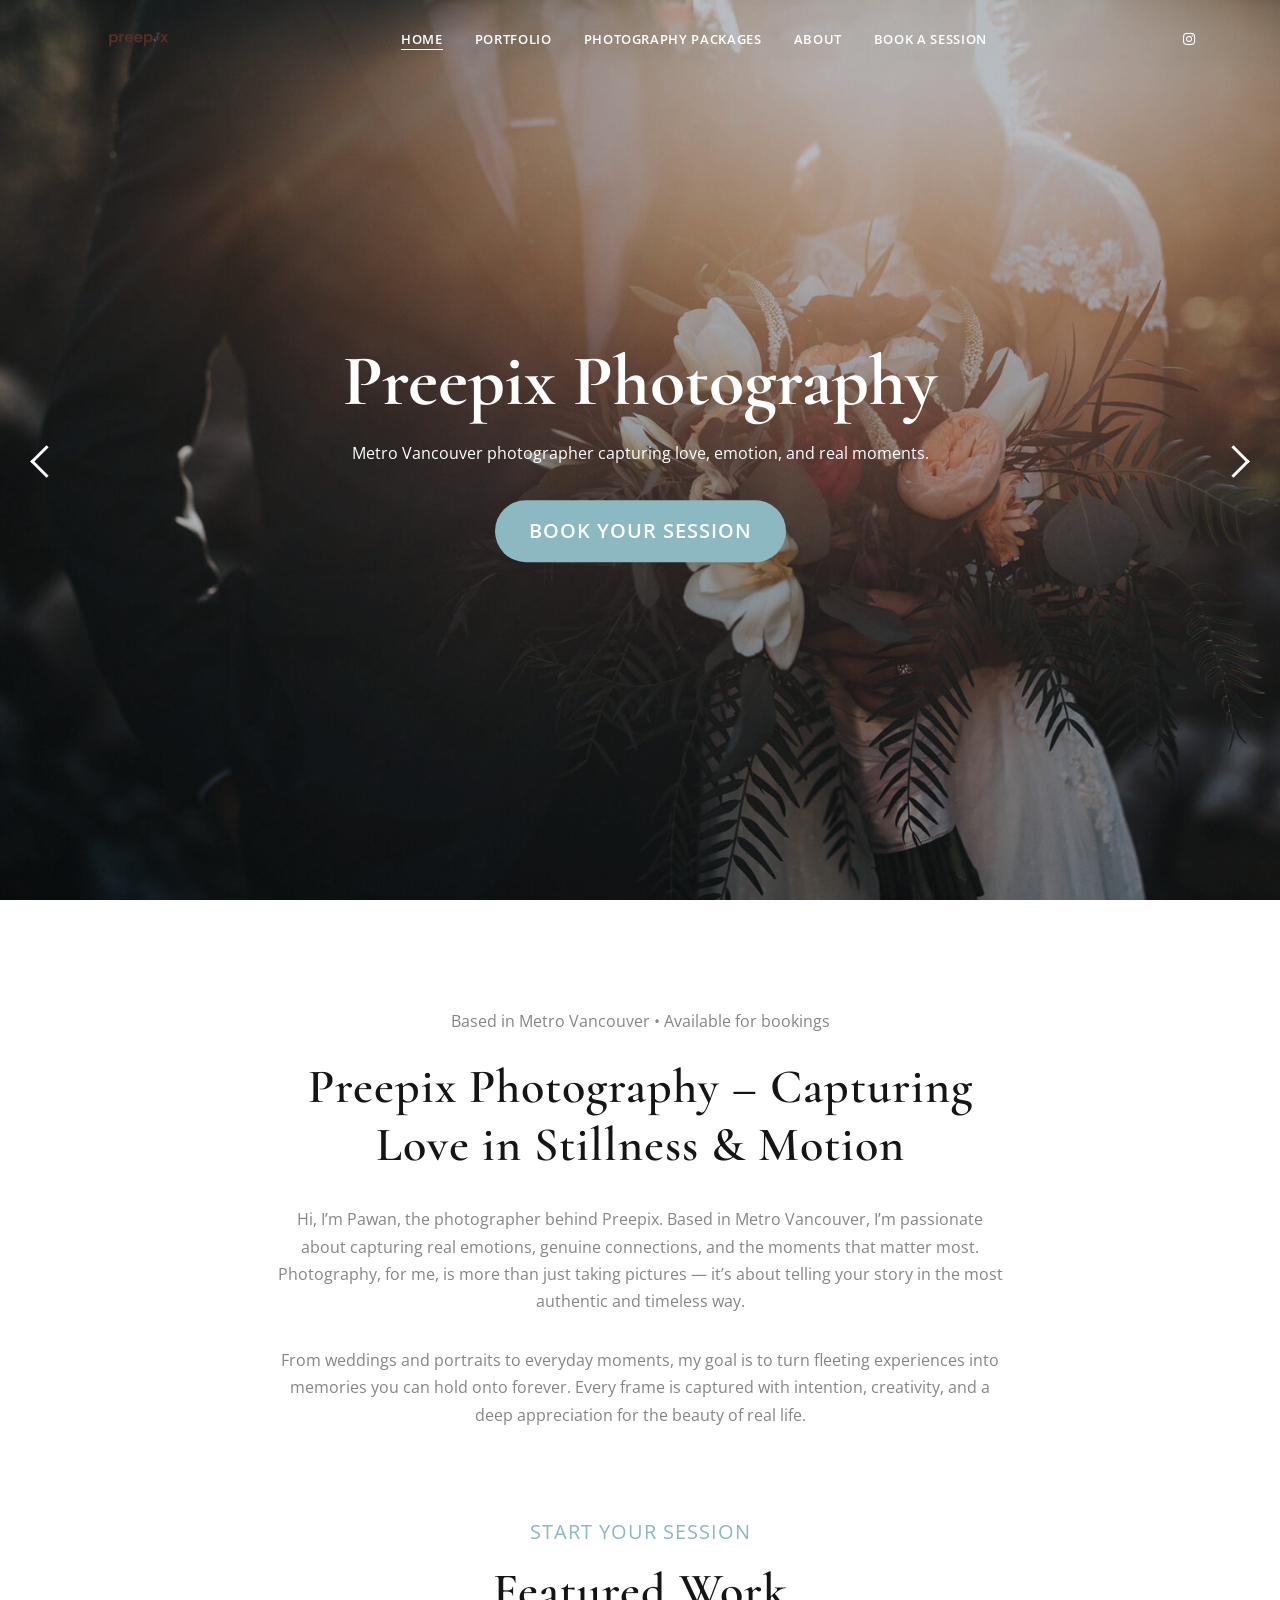
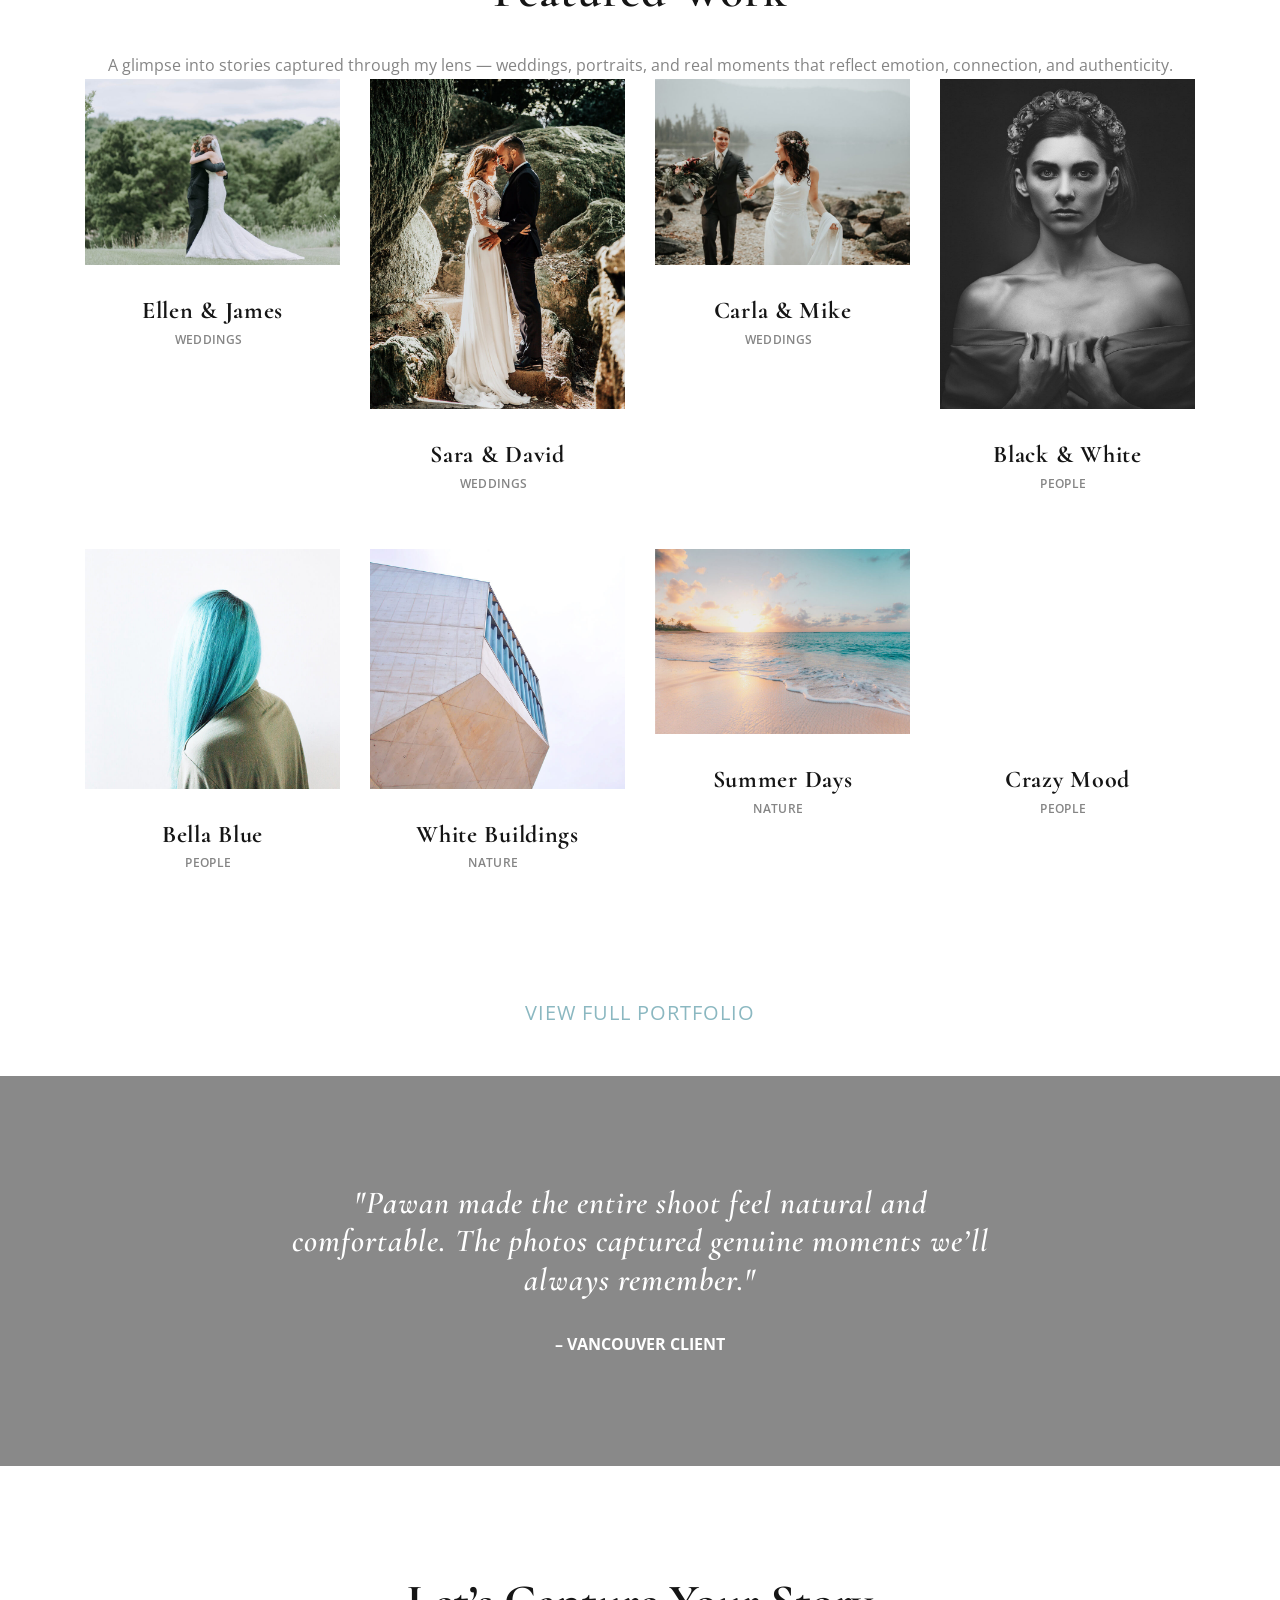
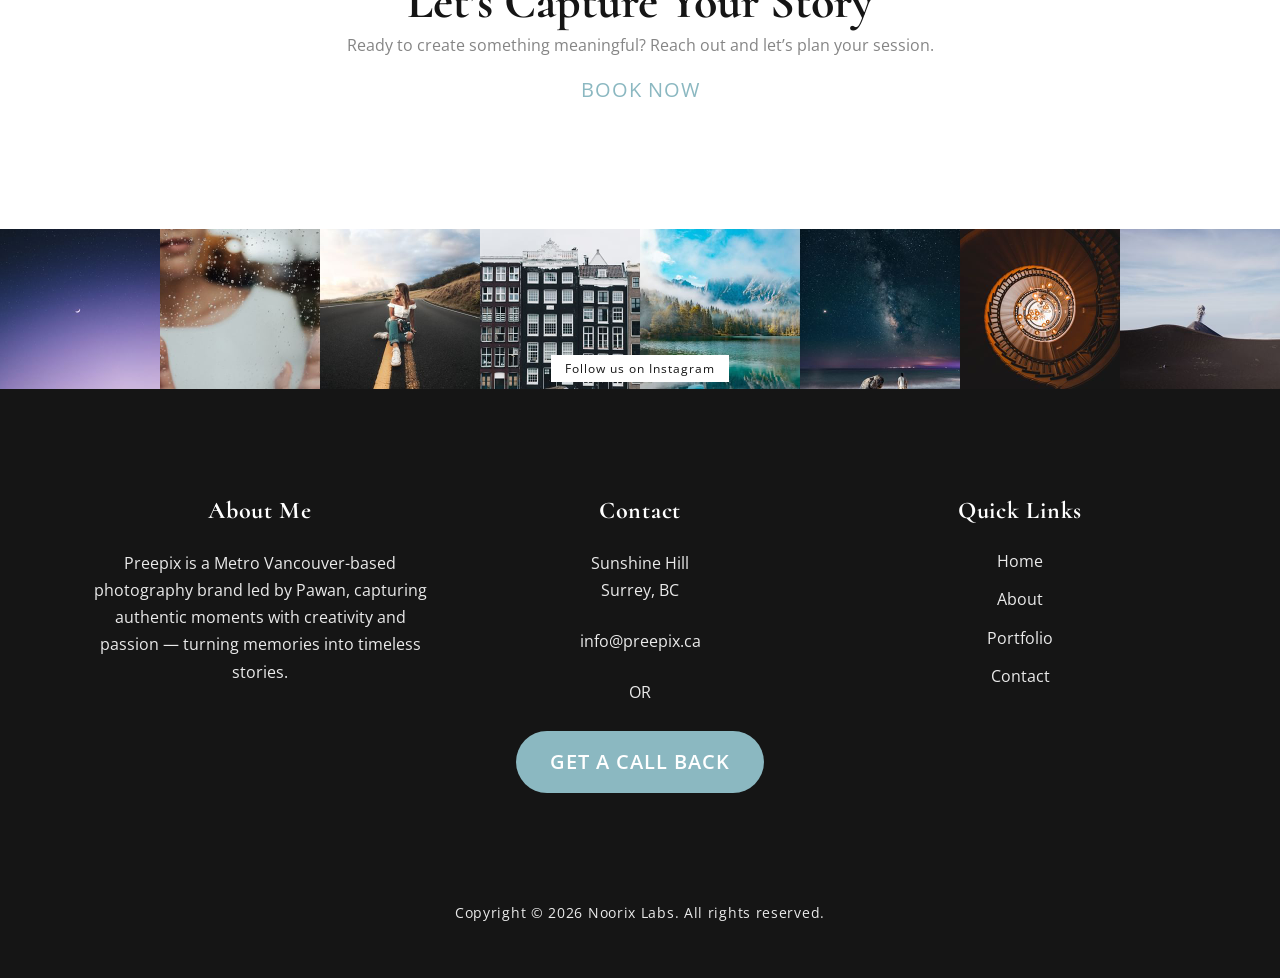
==== index.html @ 5c3aab83 "Initial commit - Preepix website" ====
<!DOCTYPE html>
<html lang="en-US">


<head>
	<meta charset="UTF-8">
	<meta name="viewport" content="width=device-width, initial-scale=1.0">
	<meta name="description" content="Preepix Photography by Pawan, a Metro Vancouver photographer capturing love in stillness and motion. Book your session today.">
	<title>Preepix Photography | Vancouver Photographer for Weddings & Portraits</title>
	<!-- Google Fonts -->
	<link rel="preconnect" href="https://fonts.googleapis.com/">
	<link rel="preconnect" href="https://fonts.gstatic.com/" crossorigin>
	<link
		href="https://fonts.googleapis.com/css2?family=Cormorant:ital,wght@0,400;0,500;0,600;0,700;1,400;1,700&amp;family=Open+Sans:ital,wght@0,400;0,600;0,700;1,400;1,700&amp;display=swap"
		rel="stylesheet">
	<!-- Bootstrap CSS -->
	<link rel='stylesheet' id='bootstrap-css' href='css/bootstrap/css/bootstrap.css' type='text/css' media='all' />
	<!-- Font Awesome Icons CSS -->
	<link rel='stylesheet' id='font-awesome' href='css/fontawesome/css/all.css' type='text/css' media='all' />
	<!-- Owl Carousel -->
	<link rel='stylesheet' id='owl-carousel' href='js/owl-carousel/owl.carousel.css' type='text/css' media='all' />
	<!-- Main CSS File -->
	<link rel='stylesheet' id='gleam-style-css' href='style.css' type='text/css' media='all' />
	<!-- favicons -->
	<link rel="icon" href="images/icons/favicon-32x32.png" sizes="32x32" />
	<link rel="icon" href="images/icons/favicon-192x192.png" sizes="192x192" />
	<link rel="apple-touch-icon-precomposed" href="images/icons/favicon-180x180.png" />
</head>

<body class="home">
	<div id="header"></div>
	<!-- /HEADER -->
	<!-- HOME SLIDER -->
	<div class="slider-container">
		<div class="owl-carousel owl-theme home-slider">
			<div class="slider-post slider-item-box-bkg">
				<div class="slider-img" style="background-image:url('images/home/slider-1.jpg');"></div>
				<div class="container slider-caption">
					<div class="slider-text">
						<h1>Preepix Photography</h1>
<p>Metro Vancouver photographer capturing love, emotion, and real moments.</p>
<a href="contact.html" class="view-more white-btn">Book Your Session</a>
					</div>
				</div>
				<!--slider-caption-->
			</div>
			<!--slider-post-->
			<div class="slider-post slider-item-box-bkg">
				<div class="slider-img" style="background-image:url('images/home/slider-2.jpg');"></div>
				<div class="container slider-caption">
					<div class="slider-text">
					<h1>Vancouver Photographer Capturing Real Moments</h1>
<p>Portraits, couples, and events — turning your moments into timeless memories.</p>
<a href="contact.html" class="view-more white-btn">Book Your Session</a>
					</div>
				</div>
				<!--slider-caption-->
			</div>
			<!--slider-post-->
			<div class="slider-post slider-item-box-bkg">
				<div class="slider-img" style="background-image:url('images/home/slider-3.jpg');"></div>
				<div class="container slider-caption">
					<div class="slider-text">
						<h1>Love in Stillness. Love in Motion.</h1>
						<p>From quiet glances to vibrant celebrations — every story deserves to be remembered.</p>
						<a href="packages.html" class="view-more white-btn">View Packages </a>
					</div>
				</div>
				<!--slider-caption-->
			</div>
			<!--slider-post-->
		</div>
	</div>
	<p class="alignc margin-t16">
Based in Metro Vancouver • Available for bookings
</p>
	<!-- /HOME SLIDER -->
	<!-- PAGE CONTENT -->
	<div class="page-holder custom-page-template page-full fullscreen-page home-page-content clearfix">
		<!-- SECTION 1-->
		<section class="section-holder margin-b72 alignc">
			<div class="container">
				<div class="row">
					<div class="col-lg-8 offset-lg-2">
						<h2 class="section-title margin-b32">
							Preepix Photography – Capturing Love in Stillness & Motion
						</h2>

						<p>
							Hi, I’m Pawan, the photographer behind Preepix. Based in Metro Vancouver, I’m passionate
							about capturing real emotions, genuine connections, and the moments that matter most.
							Photography, for me, is more than just taking pictures — it’s about telling your story in
							the most authentic and timeless way.
						</p>

						<p>
							From weddings and portraits to everyday moments, my goal is to turn fleeting experiences
							into memories you can hold onto forever. Every frame is captured with intention, creativity,
							and a deep appreciation for the beauty of real life.
						</p>
					</div>
				</div>
				<!-- /row -->
			</div>
			<!-- /container -->
		</section>
		<div class="alignc margin-t32">
  <a href="contact.html" class="view-more">Start Your Session</a>
</div>
		<!-- /SECTION 1-->
		<h2 class="section-title alignc margin-b32">Featured Work</h2>

		<p class="alignc">
			A glimpse into stories captured through my lens — weddings, portraits, and real moments that reflect
			emotion, connection, and authenticity.
		</p>
		<!-- SECTION 2-->
		<section class="section-holder">
			<div class="container">
				<div class="row">
					<div class="col-lg-12">
						<div class="port-masonry port-masonry-4cols">
							<div class="row layout-masonry">
								<div class="col-sm-6 col-lg-3 blog-item-masonry port-item-masonry weddings">
									<div class="port-item-htext">
										<a href="gallery.html">
											<div class="port-img"><img
													src="images/albums/featured-images/gal-2-masonry.jpg"
													class="img-fluid"  loading="lazy" decoding="async"alt="Couple photography session in Vancouver"></div>
											<div class="album-arrow"></div>
										</a>
									</div>
									<div class="port-caption-masonry">
										<h3><a href="gallery.html">Ellen &amp; James</a></h3>
										<ul class="port-categ-masonry">
											<li><a href="#">Weddings</a></li>
										</ul>
									</div>
								</div>
								<div class="col-sm-6 col-lg-3 blog-item-masonry port-item-masonry weddings">
									<div class="port-item-htext">
										<a href="gallery.html">
											<div class="port-img"><img
													src="images/albums/featured-images/gal-4-masonry.jpg"
													class="img-fluid"  loading="lazy" decoding="async" alt="Portrait photography Vancouver"></div>
											<div class="album-arrow"></div>
										</a>
									</div>
									<div class="port-caption-masonry">
										<h3><a href="gallery.html">Sara &amp; David</a></h3>
										<ul class="port-categ-masonry">
											<li><a href="#">Weddings</a></li>
										</ul>
									</div>
								</div>
								<div class="col-sm-6 col-lg-3 blog-item-masonry port-item-masonry weddings">
									<div class="port-item-htext">
										<a href="gallery.html">
											<div class="port-img"><img
													src="images/albums/featured-images/gal-3-masonry.jpg"
													class="img-fluid"  loading="lazy" decoding="async" alt="Professional photographer Vancouver portfolio"></div>
											<div class="album-arrow"></div>
										</a>
									</div>
									<div class="port-caption-masonry">
										<h3><a href="gallery.html">Carla &amp; Mike</a></h3>
										<ul class="port-categ-masonry">
											<li><a href="#">Weddings</a></li>
										</ul>
									</div>
								</div>
								<div class="col-sm-6 col-lg-3 blog-item-masonry port-item-masonry people">
									<div class="port-item-htext">
										<a href="gallery.html">
											<div class="port-img"><img
													src="images/albums/featured-images/gal-5-masonry.jpg"
													class="img-fluid"  loading="lazy" decoding="async" alt="Black &amp; White"></div>
											<div class="album-arrow"></div>
										</a>
									</div>
									<div class="port-caption-masonry">
										<h3><a href="gallery.html">Black &amp; White</a></h3>
										<ul class="port-categ-masonry">
											<li><a href="#">People</a></li>
										</ul>
									</div>
								</div>
								<div class="col-sm-6 col-lg-3 blog-item-masonry port-item-masonry people">
									<div class="port-item-htext">
										<a href="gallery.html">
											<div class="port-img"><img
													src="images/albums/featured-images/gal-6-masonry.jpg"
													class="img-fluid"  loading="lazy" decoding="async" alt="Bella Blue"></div>
											<div class="album-arrow"></div>
										</a>
									</div>
									<div class="port-caption-masonry">
										<h3><a href="gallery.html">Bella Blue</a></h3>
										<ul class="port-categ-masonry">
											<li><a href="#">People</a></li>
										</ul>
									</div>
								</div>
								<div class="col-sm-6 col-lg-3 blog-item-masonry port-item-masonry nature">
									<div class="port-item-htext">
										<a href="gallery.html">
											<div class="port-img"><img
													src="images/albums/featured-images/gal-7-masonry.jpg"
													class="img-fluid"  loading="lazy" decoding="async" alt="White Buildings"></div>
											<div class="album-arrow"></div>
										</a>
									</div>
									<div class="port-caption-masonry">
										<h3><a href="gallery.html">White Buildings</a></h3>
										<ul class="port-categ-masonry">
											<li><a href="#">Nature</a></li>
										</ul>
									</div>
								</div>
								<div class="col-sm-6 col-lg-3 blog-item-masonry port-item-masonry nature">
									<div class="port-item-htext">
										<a href="gallery.html">
											<div class="port-img"><img
													src="images/albums/featured-images/gal-8-masonry.jpg"
													class="img-fluid wp-post-image"  loading="lazy" decoding="async" alt="Summer Days"></div>
											<div class="album-arrow"></div>
										</a>
									</div>
									<div class="port-caption-masonry">
										<h3><a href="gallery.html">Summer Days</a></h3>
										<ul class="port-categ-masonry">
											<li><a href="#">Nature</a></li>
										</ul>
									</div>
								</div>
								<div class="col-sm-6 col-lg-3 blog-item-masonry port-item-masonry people">
									<div class="port-item-htext">
										<a href="gallery.html">
											<div class="port-img"><img
													src="images/albums/featured-images/gal-1-masonry.jpg"
													class="img-fluid wp-post-image"  loading="lazy" decoding="async" alt="Crazy Mood"></div>
											<div class="album-arrow"></div>
										</a>
									</div>
									<div class="port-caption-masonry">
										<h3><a href="gallery.html">Crazy Mood</a></h3>
										<ul class="port-categ-masonry">
											<li><a href="#">People</a></li>
										</ul>
									</div>
								</div>
							</div>
						</div>
						<!-- /port-masonry-4cols -->
					</div>
					<!-- /col-lg -->
				</div>
				<!-- /row -->
			</div>
			<!-- /container -->
			 
		</section>
		
		<div class="alignc margin-t32 margin-b32">
			  <a href="gallery.html" class="view-more">View Full Portfolio</a>

</div>

		<!-- /SECTION 2-->
		<!-- SECTION 3-->
		<section class="parallax section-holder" style="background-image:url('images/blog/blog-9.jpg');">
			<div class="container parallax-content alignc">
				<div class="row">
					<div class="col-lg-8 offset-lg-2">
						<h4 class="section-title testimonial-text margin-b32">
"Pawan made the entire shoot feel natural and comfortable. The photos captured genuine moments we’ll always remember."
</h4>
<div class="testimonial-name white">– Vancouver Client</div>
					</div>
				</div>
			</div>
		</section>
		<section class="section-holder alignc">
  <div class="container">
    <h2>Let’s Capture Your Story</h2>
    <p>Ready to create something meaningful? Reach out and let’s plan your session.</p>
    <a href="contact.html" class="view-more">Book Now</a>
  </div>
</section>
		
	</div>
	
	
	<!-- FOOTER -->
	 <div id="footer"></div>
	
	<!-- FOOTER -->
	
	<!-- JS -->
	
	<script src='js/jquery.js'></script>
	<script src='js/jquery-migrate.min.js'></script>
	<script src='css/bootstrap/js/popper.js'></script>
	<script src='css/bootstrap/js/bootstrap.js'></script>
	<script src='js/easing.js'></script>
	<script src='js/fitvids.js'></script>
	<script src='js/owl-carousel/owl.carousel.js'></script>
	<script src='js/isotope.js'></script>
	<script src='js/simple-lightbox.js'></script>
	<!-- MAIN JS -->
	<!-- <script src='js/init.js'></script> -->
	<script>
		document.addEventListener("DOMContentLoaded", function () {
			fetch("partials/header.html")
				.then(res => res.text())
				.then(data => {
					document.getElementById("header").innerHTML = data;

					// re-run theme JS AFTER header loads
					const script = document.createElement("script");
					script.src = "js/init.js";
					document.body.appendChild(script);
				});
		});
	</script>
	<script>
document.addEventListener("DOMContentLoaded", function () {
  fetch("partials/footer.html")
    .then(res => res.text())
    .then(data => {
      document.getElementById("footer").innerHTML = data;
    });
});
</script>
	<!-- CONTAT FORM JS -->
	<script src='js/jquery.form.min.js'></script>
	<script src='js/contactform.js'></script>
	
</body>

<!-- Mirrored from matchthemes.com/demohtml/gleam/index.html by HTTrack Website Copier/3.x [XR&CO'2014], Tue, 28 Apr 2026 19:44:15 GMT -->

</html>
---- style.css ----
/*
Gleam Portfolio Photography HTML Template
Version: 2.0.0
Author: MatchThemes
https://matchthemes.com
*/

/*************************************

	0. FONT & COLOR OPTIONS
 
  	1. MAIN STYLES
	
	2. HEADER
	
	3. HOME
	
	4. PAGES
	
		4.1 ALBUMS
		
		4.2 GALLERY

	5. BLOG
	
	6. FOOTER
	
	7. OTHER
	
	8. RESPONSIVE MEDIA QUERIES
 
************************************/

/**
* #0. # FONT & COLOR OPTIONS
*
* 
*/

:root {  
	--body-font: Open Sans, sans-serif;
	--body-color: #858585;
	--body-background: #ffffff;   
	--body-font-size: 16px;   
	--body-line-height: 1.7;
	--headings-font: Cormorant, serif;
	--headings-color: #151515; 
	--primary-color: #8bb8c1;
	--extra-color1: #acdae2;
	--white-color: #ffffff;
	--menu-normal-color: #ffffff;
	--menu-hover-color: #ffffff;
	--submenu-background-color: #ffffff;
	--submenu-normal-color: #0e1219;	
	--submenu-hover-color: #8bb8c1;
	--footer-background-color: #151515;
	--footer-color: #eaeaea;
	--footer-title-color: #ffffff;
	--headings-h1-size: 3.5rem;
	--headings-h2-size: 3rem;
	--headings-h3-size: 2.25rem;
	--headings-h4-size: 2rem;
	--headings-h5-size: 1.5rem;
	--headings-h6-size: 1rem;
}


/**
* #1.# MAIN STYLES
*
* 
*/

/* RESET STYLES */

*,
html,
body,
div,
dl,
dt,
dd,
ul,
ol,
li,
h1,
h2,
h3,
h4,
h5,
h6,
pre,
form,
label,
fieldset,
input,
p,
blockquote,
th,
td {
	margin: 0;
	padding: 0;
}

table {
	border-collapse: collapse;
	border-spacing: 0;
}

fieldset,
img {
	border: 0;
}

address,
caption,
cite,
code,
dfn,
th,
var {
	font-style: normal;
	font-weight: normal;
}

address {
	font-style: italic;
}

caption,
th {
	text-align: left;
}

h1,
h2,
h3,
h4,
h5,
h6 {
	font-weight: normal;
}

q:before,
q:after {
	content: '';
}

strong,
b {
	font-weight: bold;
}

em,
cite {
	font-style: italic;
}

cite {
	display: block;
}

strike,
del {
	text-decoration: line-through;
}

sup {
	font-size: 11px;
	position: relative;
	vertical-align: top;
	top: 5px;
}

sub {
	bottom: 5px;
	font-size: 11px;
	position: relative;
	vertical-align: bottom;
}

.italic {
	font-style: italic;
}

button,
input,
select,
textarea {
	font-size: 100%;
	margin: 0;
	vertical-align: baseline;
	*vertical-align: middle;
}

.no-margin {
	margin: 0 !important;
}

.no-bottom {
	margin-bottom: 0;
}

.no-padding {
	padding: 0;
}

.column-clear {
	clear: both;
}

.wp-caption {
	max-width: 100%;
}

.sticky {
	position: relative;
}

.wp-caption-text,
.gallery-caption {
	color: #999999;
	font-size: 14px;
	text-align: center;
	margin-top: 24px;
	font-style: italic;
	font-weight: 300;
}

.gallery-columns-6 .gallery-caption,
.gallery-columns-7 .gallery-caption,
.gallery-columns-8 .gallery-caption,
.gallery-columns-9 .gallery-caption {
	display: none;
}

.bypostauthor .comment-body {
	border-color: 1px solid #fff;
}

.screen-reader-text {
	clip: rect(1px, 1px, 1px, 1px);
	height: 1px;
	overflow: hidden;
	position: absolute !important;
	width: 1px;
	word-wrap: normal !important;
}

.screen-reader-text:hover,
.screen-reader-text:active,
.screen-reader-text:focus {
	display: block;
	top: 5px;
	left: 5px;
	width: auto;
	height: auto;
	padding: 1em 1.5em;
	font-size: 0.8em;
	line-height: normal;
	color: #21759b;
	background-color: #f1f1f1;
	border-radius: 3px;
	box-shadow: 0 0 2px 2px rgba(0, 0, 0, 0.6);
	clip: auto !important;
	text-decoration: none;
	z-index: 100000;
	/* Above WP toolbar */
}

.alignright {
	float: right;
	margin: 4px 0 0 24px;
}

.alignleft {
	float: left;
	margin: 4px 24px 0 0;
}

.aligncenter {
	margin: 24px auto;
	text-align: center;
	display: block;
}

hr {
	margin-top: 24px;
	margin-bottom: 24px;
	border: 0;
	border-top: 1px solid #e9e9e9;
}

pre,
code {
	background: #eee;
	color: #151515;
	font-family: "Courier New", Courier, monospace;
	padding: 8px;
	font-size: 13px;
}

pre {
	margin-bottom: 24px;
	overflow: auto;
	padding: 24px;
	white-space: pre-wrap;
}

article,
aside,
figure,
footer,
header,
hgroup,
nav,
section {
	display: block;
}

* {
	-webkit-box-sizing: border-box;
	/* Safari/Chrome, other WebKit */
	-moz-box-sizing: border-box;
	/* Firefox, other Gecko */
	box-sizing: border-box;
	/* Opera/IE 8+ */
}

html {
	-moz-osx-font-smoothing: grayscale;
	-webkit-font-smoothing: antialiased;
	font-smoothing: antialiased;
	text-rendering: optimizeLegibility;
}

body {
	-moz-osx-font-smoothing: grayscale;
	-webkit-font-smoothing: antialiased;
	font-smoothing: antialiased;
	-webkit-text-size-adjust: 100%;
	-webkit-overflow-scrolling: touch;
	text-rendering: optimizeLegibility;
	background: var(--body-background);
	color: var(--body-color);
	font-family: var(--body-font);
	font-size: var(--body-font-size);
	font-weight: 400;
	line-height: var(--body-line-height);
	overflow-x: hidden;
}

.h1,
.h2,
.h3,
.h4,
.h5,
.h6,
h1,
h2,
h3,
h4,
h5,
h6 {
  font-weight:700;
 font-family: var(--headings-font);
 line-height:1.2;
 color:var(--headings-color);
}
.h1,
h1 {
 font-size:var(--headings-h1-size);
}
.h2,
h2 {
 font-size:var(--headings-h2-size);
}
.h3,
h3 {
 font-size:var(--headings-h3-size);
}
.h4,
h4 {
 font-size:var(--headings-h4-size);
}
.h5,
h5 {
 font-size:var(--headings-h5-size);
}
.h6,
h6 {
 font-size:var(--headings-h6-size);
}
.lead {
 font-size:1.25rem;
 font-weight:400;
}
.display-1 {
 font-size:6rem;
 font-weight:700;
 line-height:1;
}
.display-2 {
 font-size:5.5rem;
 font-weight:700;
 line-height:1;
}
.display-3,
.slider-text h1,
.single-post-title {
 font-size:4.5rem;
 font-weight:700;
 line-height:1;
}
.display-4 {
 font-size:3.5rem;
 font-weight:700;
 line-height:1;
}

.single-post-content h1,
.single-post-content h2,
.single-post-content h3,
.single-post-content h4,
.single-post-content h5,
.single-post-content h6 {
	margin-bottom: 32px;
}

a,
.pcolor {
	color: var(--primary-color);
}

p a {
	text-decoration: none;
}

a:hover,
p a:hover {
	color: var(--primary-color);
	text-decoration: none;
}

a:active,
a:focus {
	outline: none;
	text-decoration: none;
}

ul,
ol {
	margin: 0 0 16px 24px;
}

ul li,
ol li{
	margin-bottom: 8px;
}

.list-circle{
	margin: 0 0 24px 0;
}
.list-circle li{
		list-style: none;
		position: relative;
		padding-left: 16px;
}
.list-circle li:before{
		content:'';
		position: absolute;
		left: 0;
		top: 50%;
		width: 5px;
		height: 5px;
		background: var(--primary-color);
		border-radius: 99em;
		
		-webkit-transform: translateY(-50%);
	-moz-transform: translateY(-50%);
	-ms-transform: translateY(-50%);
	-o-transform: translateY(-50%);
	transform: translateY(-50%);
}

blockquote {
	font-size: 24px;
	font-style: italic;
	line-height: 1.6em;
	color: #151515;
	position: relative;
	letter-spacing: 0.05em;
	margin: 32px 0 42px 0;
	padding-left: 54px;
}

blockquote:before{
	content: "";
	display: inline-block;
	margin-right: 0;
	font-size: 28px;
	font-style: normal;
	font-weight: 400;
	color: var(--primary-color);
	width: 5px;
	height: 100%;
	background: var(--primary-color);
	position: absolute;
	left: 0;
	top: 50%;
	-webkit-transform: translateY(-50%);
	-moz-transform: translateY(-50%);
	-ms-transform: translateY(-50%);
	-o-transform: translateY(-50%);
	transform: translateY(-50%);
}

blockquote cite {
	color: var(--primary-color);
	font-size: 14px;
	font-style: normal;
	font-weight: 400;
	text-transform: uppercase;
	line-height: 1;
	margin-top: 16px;
}

p,
ul,
ol {
	margin-bottom: 24px;
}

div p:last-of-type{
	margin-bottom: 0;
}

/* definition lists */
dl dt {
	margin-bottom: 0;
}

dl dd {
	margin-left: 16px;
	margin-bottom: 24px;
}

/* tables */
table {
	border: 1px solid #e9e9e9;
	font-size: 16px;
	width: 100%;
	text-align: center;
	margin-bottom: 24px;
	border-collapse: collapse;
}

table caption {
	margin-bottom: 24px;
	text-align: center;
}

table th,
table td {
	border-bottom: 1px solid #e9e9e9;
	border-right: 1px solid #e9e9e9;
	text-align: center;
	padding: 16px;
}

table th {
	font-weight: bold;
}

a,
.view-more,
#submit,
.wpcf7-submit,
.white-btn,
.post-password-form input[type="submit"],
.send-btn,
.post-image a:before,
.gallery-post a:after,
.grid-item-v2 .grid-item-img-v2:after,
.grid-item-v2 .port-caption-v2,
.grid-item-v3 .port-caption-v3,
.grid-item-v3 .grid-item-img-v3:after,
.port-item-htext-v2 .port-title-masonry-v2,
.port-item-htext-v2 .port-categ-masonry-v2,
.port-item-htext-v2 .port-img:after,
.port-item-htext-v2 .port-img-v2 img {
	-webkit-backface-visibility: hidden;
	-webkit-transition: all 1s cubic-bezier(0.25, 1, 0.35, 1) 0s;
	-moz-transition: all 1s cubic-bezier(0.25, 1, 0.35, 1) 0s;
	-o-transition: all 1s cubic-bezier(0.25, 1, 0.35, 1) 0s;
	-ms-transition: all 1s cubic-bezier(0.25, 1, 0.35, 1) 0s;
	transition: all 1s cubic-bezier(0.25, 1, 0.35, 1) 0s;
}

/**
* #2.# HEADER
*
* 
*/

.main-header {
    position: absolute;
    top: 0;
    left: 0;
    width: 100%;
    z-index: 100;
}

/*** menu large screens ***/
.menu-nav {
	margin: 0;
	font-size: 0;
}

.menu-nav li {
	display: inline-block;
	position: relative;
	margin-left: 32px;
	margin-bottom: 0;
	font-size: 13px;
	font-weight: 600;
	letter-spacing: 0.05em;
	text-transform: uppercase;
}

.menu-nav li:first-child {
	margin-left: 0;
}

.menu-nav li a {
	color: var(--menu-normal-color);
	padding: 28px 0;
	display: block;
}

.menu-nav li a:before {
    position: absolute;
    display: block;
    bottom: 28px;
    left: 0;
    width: 0;
    border-top: 1px solid var(--menu-normal-color);
    content: '';
    -webkit-backface-visibility: hidden;
    -webkit-transition: all .5s cubic-bezier(.25,1,.35,1) 0s;
    -moz-transition: all .5s cubic-bezier(.25,1,.35,1) 0s;
    -o-transition: all .5s cubic-bezier(.25,1,.35,1) 0s;
    -ms-transition: all .5s cubic-bezier(.25,1,.35,1) 0s;
    transition: all .5s cubic-bezier(.25,1,.35,1) 0s;
}


.menu-nav li a:hover,
.menu-nav > li:hover > a,
.menu-nav > li.current-menu-item > a {
	background: none;
	color: var(--menu-hover-color);
}

.menu-nav > li:hover > a:before,
.menu-nav li.current-menu-item > a:before {

    left: 0;
    width: 100%;
    border-color: var(--menu-hover-color);

}

.menu-nav ul {
	display: none;
	margin: 0;
	padding: 28px 0;
	width: 265px;
	text-align: left;
	position: absolute;
	top: 72px;
	left: -36px;
	background: var(--submenu-background-color);
	z-index: 5;
	-webkit-box-shadow: 1px 1px 15px 0 rgba(0, 0, 0, 0.05);
	box-shadow: 1px 1px 15px 0 rgba(0, 0, 0, 0.05);
}

.menu-nav ul li {
	display: block;
	background: none;
	margin: 0;
	font-size: 12px;
}

.menu-nav ul li > a {
	display: block;
	padding: 8px 36px;
	color: var(--submenu-normal-color);
	-webkit-transform: translateX(0px);
	-ms-transform: translateX(0px);
	transform: translateX(0px);
	-webkit-backface-visibility: hidden;
	-webkit-transition: all 0.5s cubic-bezier(0.25, 1, 0.35, 1) 0s;
	-moz-transition: all 0.5s cubic-bezier(0.25, 1, 0.35, 1) 0s;
	-o-transition: all 0.5s cubic-bezier(0.25, 1, 0.35, 1) 0s;
	-ms-transition: all 0.5s cubic-bezier(0.25, 1, 0.35, 1) 0s;
	transition: all 0.5s cubic-bezier(0.25, 1, 0.35, 1) 0s;
}

.menu-nav ul li > a:focus{
	outline: none;
}

.menu-nav ul li a:hover,
.menu-nav li:hover ul li a:hover {
	text-decoration: none;
	color: var(--submenu-hover-color);
	-webkit-transform: translateX(12px);
	-ms-transform: translateX(12px);
	transform: translateX(12px);
}

.menu-nav li:hover > ul {
	display: block;
}

.menu-nav li ul ul {
	left: 100%;
	top: -28px;
	margin: 0;
}

.menu-nav .edge > ul{
	left: auto;
	right: 0;
}

.menu-nav li ul .edge ul {
    left: auto;
    top: -28px;
    margin: 0;
    right: 100%;
}

.menu-nav li ul ul:before,
.menu-nav li ul a:before {
	display: none;
}
/*** end menu large screens ***/

/*** menu mobile ***/
.nav-button-holder {
	display: none;
}

.nav-button {
	background: none;
	border: none;
	cursor: pointer;
	padding-bottom: 15px;
	vertical-align: middle;
}

.icon-bar,
.icon-bar1,
.icon-bar2 {
	display: block;
	height: 2px;
	width: 25px;
	background: #ffffff;
	margin-left: auto;
	margin-right: auto;
	position: relative;
}

.icon-bar1,
.icon-bar2 {
	width: 18px;
	background: #ffffff;
}

.icon-bar:before,
.icon-bar:after {
	background: #ffffff;
	content: "";
	height: 100%;
	left: 4px;
	position: absolute;
	bottom: -6px;
	right: 0;
}

.icon-bar:after {
	bottom: -12px;
	left: 8px;
	top: auto;
}

.nav-button:hover .icon-bar:before,
.nav-button:hover .icon-bar:after {
	left: 0;
}

.icon-bar,
.icon-bar1,
.icon-bar2,
.nav-button .icon-bar:before,
.nav-button .icon-bar:after {
	-webkit-transition: all 0.3s ease 0s;
	-ms-transition: all 0.3s ease 0s;
	transition: all 0.3s ease 0s;
}

.menu-mobile {
	font-size: 0;
	margin: 0 auto;
	margin-left: 0;
	padding-left: 48px;
}

.menu-mobile li {
	font-size: 13px;
	font-weight: 600;
	padding-top: 24px;
	list-style: none;
	letter-spacing: 0.05em;
	margin-bottom: 0;
	text-transform: uppercase;
}

.menu-mobile li a {
	color: #fff;
	display: block;
	line-height: 1.5;
}

.menu-mobile li a:hover,
.menu-mobile li a:focus {
	background: none;
}

.menu-mobile li:hover>a,
.menu-mobile li.current-menu-item>a {
	color: var(--primary-color);
}

.menu-mobile>li.menu-item-has-children>a:after {
	content: "+";
	display: inline-block;
	margin-left: 7px;
	margin-right: 0;
	font-size: 13px;
	font-weight: 700;
}

.menu-mobile>li.menu-item-has-children.menu-open>a:after {
	content: "-";
}

.menu-mobile ul {
	margin-left: 0;
}

.menu-mobile>li>ul {
	display: none;
}

.menu-mobile>li.menu-open>ul {
	display: block;
	margin-top: 8px;
}

.menu-mobile ul li {
	font-size: 12px;
	padding-top: 16px;
	text-transform: none;
	padding-left: 16px;
	display: block;
	text-transform: uppercase;
}

.menu-contact {
	margin-top: 81px;
	padding-left: 48px;
	font-size: 14px;
	color: #fff;
}

.menu-contact ul {
	list-style: none;
	margin-left: 0;
	margin-bottom: 0;
}

.menu-contact ul:first-child li i {
    font-size: 16px;
    margin-right: 8px;
}

.mobile-phone {
	margin-top: 8px;
}

.menu-contact .social-media {
	margin-top: 24px;
	padding-bottom: 48px;
}
.menu-contact .social-media li a{
	color: #fff;
}
/*** end menu mobile ***/

/***** MODAL WINDOW ******/
body.has-active-menu {
	overflow: hidden;
}

.menu-mask {
	position: fixed;
	z-index: 99;
	top: 0;
	left: 0;
	width: 0;
	height: 0;
	opacity: 0;
}

.menu-mask.is-active {
	width: 100%;
	height: 100%;
	opacity: 0.9;
}

.mobile-menu-holder {
	position: fixed;
	z-index: 1050;
	top: 0;
	right: 0;
	overflow-x: hidden;
	width: 350px;
	height: 100%;
	background: #151515;
	opacity: 0;
	padding: 0 30px;
	-webkit-transform: translateX(400px);
	-ms-transform: translateX(400px);
	transform: translateX(400px);
	-webkit-backface-visibility: hidden;
	-webkit-transition: all 0.7s cubic-bezier(0.25, 1, 0.35, 1) 0s;
	-moz-transition: all 0.7s cubic-bezier(0.25, 1, 0.35, 1) 0s;
	-o-transition: all 0.7s cubic-bezier(0.25, 1, 0.35, 1) 0s;
	-ms-transition: all 0.7s cubic-bezier(0.25, 1, 0.35, 1) 0s;
	transition: all 0.7s cubic-bezier(0.25, 1, 0.35, 1) 0s;
}

.mobile-menu-holder.is-active {
	opacity: 1;
	-webkit-transform: translateX(0px);
	-ms-transform: translateX(0px);
	transform: translateX(0px);
}

.modal-menu-container {
	position: relative;
}

.exit-mobile {
	cursor: pointer;
	padding: 7px 1px;
	display: inline-block;
	margin-top: 32px;
}

.icon-bar1 {
	top: 2px;
	-webkit-transform: rotate(45deg);
	-ms-transform: rotate(45deg);
	transform: rotate(45deg);
}

.icon-bar2 {
	-webkit-transform: rotate(-45deg);
	-ms-transform: rotate(-45deg);
	transform: rotate(-45deg);
}
/***** END MODAL WINDOW ******/

.social-media,
.footer-social {
	list-style: none;
	margin: 0;
	font-size: 0;
}

.social-media li,
.footer-social li {
	display: inline-block;
	font-size: 14px;
	margin-left: 16px;
	margin-bottom: 0;
}

.social-media li a {
	color: #ffffff;
}

.social-media li:first-child,
.footer-social li:first-child {
	margin-left: 0;
}

a.social-twitter:hover {
	color: #29C5F6 !important;
}

a.social-facebook:hover {
	color: #6788CE !important;
}

a.social-gplus:hover {
	color: #E75C3C !important;
}

a.social-linkedin:hover {
	color: #3A9BDC !important;
}

a.social-pinterest:hover {
	color: #FE4445 !important;
}

a.social-tripadvisor:hover {
	color: #00AF87 !important;
}

a.social-youtube:hover {
	color: #E34040 !important;
}

a.social-vimeo:hover {
	color: #44BBFF !important;
}

a.social-instagram:hover {
	color: #AA8062 !important;
}

a.social-dribbble:hover {
	color: #ED4F8C !important;
}

a.social-skype:hover {
	color: #24B4F0 !important;
}


.header-social-1 {
	text-align: right;
}

/** Header 1 **/

.logo img {
    width: 120px;
}

.logo-1,
.header-social-1{
	flex: 1 1 auto;
}

.header-container{
	display: flex;
	align-items: center;
}

.nav-holder-1 {
	text-align: center;
}

.logo-txt {
	font-size: 32px;
	font-weight: 700;
}

.logo-txt a {
	color: #ffffff;
}

.logo-dark{
	display: none;
}

.nav-fixed-top .logo-dark,
.no-top-image .logo-dark{
	display: block;
}

.nav-fixed-top .logo-white,
.no-top-image .logo-white{
	display: none;
}

/** Header 2 **/

.header-2 .header-container{
	display: block;
}
.nav-holder-2,
.logo-2 {
	text-align: center;
}

.logo-2 {
    margin-top: 28px;
}


/** Header 3 **/

.header-3,
.header-4{
	padding-top: 16px;
	padding-bottom: 16px;
}

.logo-3{
	flex: 1 1 auto;
}

.header-social-3{
	margin-left: 32px;
}

.nav-button-holder-3,
.nav-button-holder-4{
	display: block;
	text-align: right;
}

/** Header 4 **/

.logo-4{
	text-align: center;
}

.header-social-4,
.nav-button-holder-4{
	flex: 1 1 0;
}

/** Header 5 **/

.logo-menu-5{
	text-align: center;
}

.header-social-5,
.btn-header{
	flex: 1 1 0;
}

.btn-header{
	text-align: right;
}

.nav-fixed-top {
	position: fixed;
	top: 0;
	right: 0;
	left: 0;
	z-index: 1030;
	background: #fff;
	margin-top: 0;
	
	-webkit-backface-visibility: hidden;
-webkit-transition: all .3s cubic-bezier(.25,1,.35,1) 0s;
-moz-transition: all .3s cubic-bezier(.25,1,.35,1) 0s;
-o-transition: all .3s cubic-bezier(.25,1,.35,1) 0s;
-ms-transition: all .3s cubic-bezier(.25,1,.35,1) 0s;
transition: all .3s cubic-bezier(.25,1,.35,1) 0s;
}

/* no top featured image */

.no-top-image .logo-txt a,
.nav-fixed-top .logo-txt a {
	color: #151515;
}

.no-top-image .social-media li a,
.social-dark li a,
.nav-fixed-top .social-media li a{
	color: #151515;
}

.no-top-image .icon-bar,
.nav-fixed-top .icon-bar{
	background: #151515;
}

.no-top-image .icon-bar:before,
.no-top-image .icon-bar:after,
.nav-fixed-top .icon-bar:before,
.nav-fixed-top .icon-bar:after {
	background: #151515;
}

.no-top-image .menu-nav li a,
.nav-fixed-top .menu-nav li a{
	color: #151515;
}

.no-top-image .menu-nav li a:hover,
.no-top-image .menu-nav > li:hover > a,
.no-top-image .menu-nav > li.current-menu-item > a,
.nav-fixed-top .menu-nav li a:hover,
.nav-fixed-top .menu-nav > li:hover > a,
.nav-fixed-top .menu-nav > li.current-menu-item > a {
	background: none;
	color: #151515;
}

.no-top-image .menu-nav > li:hover > a:before,
.no-top-image .menu-nav li.current-menu-item > a:before,
.nav-fixed-top .menu-nav > li:hover > a:before,
.nav-fixed-top .menu-nav li.current-menu-item > a:before {

    border-color: #151515;

}


/**
* #3.# HOME
*
* 
*/

.section-holder{
	margin-bottom: 108px;
}

/* SLIDER */

.slider-container {
	position: relative;
	margin-bottom: 108px;
}

.slider-boxed{
	margin-top: 108px;
}

.slider-item-box-bkg {
	height: 100vh;
}

.slider-item-box3{
	height: 500px;
}

.slider-img,
.slider-img-v2 {
	background-position: center center;
	background-repeat: no-repeat;
	background-size: cover;
	display: block;
	height: 100%;
	position: relative;
	width: 100%;
}

.slider-img:before {
	content: '';
	background: rgba(14, 18, 25, 0.2);
	top: 0;
	position: absolute;
	left: 0;
	bottom: 0;
	right: 0;
}

.slider-caption {
	position: absolute;
	left: 0;
	top: 50%;
	right: 0;
	color: #fff;
	z-index: 2;
	-ms-transform: translateY(-50%);
	-webkit-transform: translateY(-50%);
	-moz-transform: translateY(-50%);
	-o-transform: translateY(-50%);
	transform: translateY(-50%);
}

.slider-text{
	width: 80%;
	font-size: 16px;
	text-align: center;
	margin: 0 auto;
}

.slider-text h1 {
	font-weight: 700;
	line-height: 1.2;
	color: #fff;
	margin-bottom: 16px;
}

.slider-text .view-more {
	margin-top: 32px;
}

/* SLIDER v2 */

.slider-holder-v2{
	display:flex;
	height: 100vh;
}

.slider-img-v2,
.slider-caption-v2{
	width: 50%;
}

.slider-caption-v2{
	background: #151515;
	position: relative;
}

.slider-caption-v2 .slider-text{
position: absolute;
top: 50%;
left: 0;
right: 0;
-webkit-transform: translateY(-50%);
-moz-transform: translateY(-50%);
-ms-transform: translateY(-50%);
-o-transform: translateY(-50%);
transform: translateY(-50%);
}

.section-home15{
	margin-bottom: 27px;
}

.home-section6{
	padding: 81px 0;
	background: var(--extra-color1);
}

.home-section6 .read-more{
	text-align: right;
}

.parallax,
.no-parallax {
	background-repeat: repeat;
	background-position: center center !important;
	background-attachment: scroll;
	-webkit-background-size: cover;
	-moz-background-size: cover;
	-o-background-size: cover;
	background-size: cover;
}

.parallax {
	position: relative;
	padding: 108px 0;
	
}

.parallax:before{
	content:'';
	width: 100%;
	height: 100%;
	background: #151515;
	opacity: 0.5;
	position: absolute;
	top:0;
	left: 0;
}

.parallax-content {
	color: #ffffff;
	position: relative;
}


/* HOME 2 */

.section-home21,
.section-home23{
	background: #dcf2f6;
	padding: 108px 0;
}

.section-home21{
	margin-top: -108px;
}

.section-home23{
	padding-bottom: 27px;
}

.box-icon{
	font-size: 48px;
	margin-bottom: 16px;
	color: #151515;
	line-height: 1;
}

.box-icon2{
	font-size: 16px;
	margin-bottom: 16px;
	line-height: 1;
	display: inline-block;
}

.box-icon-small{
	font-size: 24px;
}

.box-title{
	font-size: 1.5rem;
	margin-bottom: 16px;
}

.icon-color{
	color: var(--primary-color);
}

.box-info{
	font-size: .8rem;
	font-weight: 600;
	letter-spacing: 0.03em;
	color: #151515;
}

.box-holder h2{
	font-size: 54px;
	line-height: 1.2;
	margin-bottom: 8px;
}


/* HOME 3 */

.section-home31{
	margin-top: 148px;
	margin-bottom: 72px;
}


/* HOME 4 */

.section-home41{
	padding: 200px 0;
}

.section-home42{
	background: #ecf7f6;
	padding: 108px 0;
	margin-top: -108px;
}

/* HOME 7 */

.box-team-title{
	margin-bottom: 8px;
}

.team-info{
font-size: 12px;
font-weight: 600;
text-transform: uppercase;
letter-spacing: 0.03em;
color: #858585;
margin-bottom: 16px;
display: inline-block;
}

.section-home73{
	background: #e9f5f7;
	padding: 108px 0;
}

.testimonial-content{
	color: #151515;
font-family: var(--headings-font);
font-size: 24px;
font-style: italic;
margin-bottom: 24px;
text-align: center;
}

.testimonial-meta-inner{
	display: flex;
	justify-content: center;
	align-items: center;
}

.testimonial-image{
	padding-right: 15px;
}	

.testimonial-image img{
width: 60px;
height: 60px;
border-radius: 50%;
}

.testimonial-name{
color: #151515;
font-weight: 600;
}

.testimonial-job{
	color: #151515;
	font-size: 14px;
}

.section-home-10-1{
	margin-top: 98px;
	margin-bottom: 0;
}

.section-home-10-1 .grid-item-img-v3 {
    background-attachment: fixed;
}

.section-home11-1{
	margin-top: -108px;
}

.feature-box-img{
	padding-top: 54px;
	padding-bottom: 54px;
	background-position: center center;
	background-repeat: no-repeat;
	background-size: cover;
}
.section-home-12-1{
	height: 100vh;
}

.section-home-12-1:before{
	display: none;
}

.parallax-content-12-1{
	position: relative;
	top: 50%;
	
	-webkit-transform: translateY(-50%);
	-moz-transform: translateY(-50%);
	-ms-transform: translateY(-50%);
	-o-transform: translateY(-50%);
	transform: translateY(-50%);
}

.section-home-12-6 .article-excerpt{
	margin-bottom: 0;
}

.section-home-13-1,
.section-home-13-4{
	background: #151515;
	margin-top: -108px;
	margin-bottom: 0;
	padding-top: 108px;
	padding-bottom: 76px;
}

.section-home-13-2 .port-grid-v4,
.section-home-14-1 .port-grid-v4{
    margin-left: 0;
    margin-right: 0;
}

.section-home-13-2 .grid-item-v4,
.section-home-14-1 .grid-item-v4{
	padding: 0;
}

.section-home-13-4{
	margin-top: 0;
	margin-bottom: 108px;
}

.section-home-14-1{
	margin-top: 98px;
}

/**
* #4.# PAGES
*
* 
*/

.section-title{
	line-height: 1.2em;
}

/* HEADER PAGES */
.top-single-bkg {
	display: block;
	overflow: hidden;
	position: relative;
	margin-bottom: 108px;
	width: 100%;
	height: 100vh;	
	
	background-position: center center;
	background-repeat: no-repeat;
	background-size: cover;
}

.top-single-bkg:before {
	content: '';
	background: rgba(14, 18, 25, 0.3);
	position: absolute;
	top: 0;
	left: 0;
	bottom: 0;
	right: 0;
}

.topnoimg{
	height: 400px;
	background: #e9f5f7;
}
.topnoimg.top-single-bkg:before {
	display: none;
}

.top-single-bkg .inner-desc {
	position: absolute;
	z-index: 4;
	width: 100%;
	top: 50%;
	text-align: center;
	
	-webkit-transform: translateY(-50%);
	-moz-transform: translateY(-50%);
	-ms-transform: translateY(-50%);
	-o-transform: translateY(-50%);
	transform: translateY(-50%);
}

.single-post-title {
	color: #fff;
	font-weight: 700;
	-ms-word-wrap: break-word;
	word-wrap: break-word;
	line-height: 1.3em;
}

.post-subtitle,
.page-subtitle {
    font-size: 14px;
	font-weight: 600;
	color: #fff;
    letter-spacing: 0.05em;
    margin-top: 8px;
    display: block;
	line-height: 1.1;
	text-transform: uppercase;
}

.topnoimg .single-post-title,
.topnoimg .post-subtitle,
.topnoimg .page-subtitle{
	color: #151515;
}

.top-blogfront{
	height: auto;
}
.top-blogfront:before{
	display: none;
}


/* END HEADER PAGES */

#wrap-content p,
.article-excerpt,
.practice-icon-content,
aside p {
    line-height: 1.7;
}

.page-holder p,
.blog-post-single p{
	margin-bottom: 32px;
}

/**
* #4.1# ALBUMS
*
* 
*/

#fs-holder{
	padding: 0 30px;
}

/* GRID */

.port-grid{
	margin-bottom: -30px;
}

.port-item-htext {
	position: relative;
	margin-bottom: 30px;
}

.port-item-htext .port-img {
	position: relative;
	overflow: hidden;
}

.port-item-htext .port-img:after {
	content: '';
	position: absolute;
	left: 0;
	top: 0;
	width: 100%;
	height: 100%;
	background: #151515;
	opacity: 0.2;
	z-index: 2;
}

.port-item-htext .port-img:after,
.port-caption,
.album-arrow,
.album-arrow:before,
.album-arrow-grid {
	-webkit-backface-visibility: hidden;
	-webkit-transition: all 1s cubic-bezier(0.25, 1, 0.35, 1) 0s;
	-moz-transition: all 1s cubic-bezier(0.25, 1, 0.35, 1) 0s;
	-o-transition: all 1s cubic-bezier(0.25, 1, 0.35, 1) 0s;
	-ms-transition: all 1s cubic-bezier(0.25, 1, 0.35, 1) 0s;
	transition: all 1s cubic-bezier(0.25, 1, 0.35, 1) 0s;
}

.port-caption {
	position: absolute;
	z-index: 4;
	padding: 0 30px;
	left: 0;
	bottom: 30px;
}

.port-caption h3,
.port-caption-masonry h3 {
	font-size: 1.5rem;
	font-weight: 700;
	color: #ffffff;
	letter-spacing: 0.03em;
	margin: 0;
}

.portfolio-categ,
.port-categ-masonry {
	list-style: none;
	margin: 0;
	font-size: 0;
}

.portfolio-categ li,
.port-categ-masonry li {
	display: inline-block;
	font-size: 12px;
	font-weight: 600;
	text-transform: uppercase;
	margin: 4px 8px 0 0;
	letter-spacing: 0.03em;
	color: #fff;
}

.album-arrow-grid{
	color: #fff;
	font-size: 24px;
	position: absolute;
	bottom: 30px;
	right: 60px;
	z-index: 4;
	opacity: 0;
}

.port-item-htext:hover .port-img:after{
	opacity: 0.95;
	background: var(--primary-color);
}

.port-item-htext:hover .album-arrow-grid{
	opacity: 1;
	right: 30px;
}

.port-grid-4cols .port-caption h3{
	font-size: 1.3rem;
}

.port-grid-4cols .portfolio-categ li{
	font-size: 11px;
}

.portfolio-filter {
	list-style: none;
	margin: 0;
	padding: 0;
	margin-bottom: 54px;
}

.portfolio-filter li {
	display: inline-block;
	margin: 0 16px 0 16px;
	text-transform: uppercase;
	font-size: 14px;
	font-weight: 700;
	letter-spacing: 0.03em;
}

.portfolio-filter li:first-child{
	margin-left: 0;
}

.portfolio-filter li a{
	color: #151515;
}

.portfolio-filter li a.current,
.portfolio-filter li a:hover {
	color: var(--primary-color);
}

/* GRID v2 */

.port-grid-v2,
.port-grid-v3,
.port-grid-v4{
	display: flex;
	flex-wrap: wrap;
}

.grid-item-v2,
.grid-item-v3{
	width: 33.333%;
	height: 400px;
	position: relative;
	overflow: hidden;
}

.grid-item-2cols-v2,
.grid-item-2cols-v3{
	width: 50%;
}

.grid-item-4cols-v2,
.grid-item-4cols-v3{
	width: 25%;
	height: 300px;
}

.grid-item-img-v2,
.grid-item-img-v3{
	background-position: center center;
	background-repeat: no-repeat;
	background-size: cover;
	display: block;
	height: 100%;
	position: relative;
	width: 100%;
}

.grid-item-img-v2:after,
.grid-item-img-v3:after {
      content: '';
    position: absolute;
    left: 0;
    top: 0;
    width: 100%;
    height: 100%;
    background: #151515;
    opacity: 0;
    z-index: 2;
}

.port-caption-v2,
.port-caption-v3 {
	text-align: center;
    position: absolute;
    z-index: 4;
    padding: 0 30px;
	width: 100%;
    left: 50%;
    top: 50%;
	
	opacity: 0;
	
	-webkit-transform: translate(-50%, -50%);
	-moz-transform: translate(-50%, -50%);
	-ms-transform: translate(-50%, -50%);
	-o-transform: translate(-50%, -50%);
	transform: translate(-50%, -50%);
}

.port-caption-v2 h2,
.port-caption-v4 h2{
	color: #ffffff;
	font-size: 36px;
	line-height: 1.2;
	margin-bottom: 8px;
}

.grid-item-4cols-v2 .port-caption-v2 h2,
.grid-item-4cols-v3 .port-caption-v3 h2{
	font-size: 28px;
}

.grid-item-v2:hover .grid-item-img-v2:after{
	background: #ffffff;
	opacity: 1;
}

.grid-item-v2:hover .port-caption-v2 h2{
	color: #151515;
}

.grid-item-v2:hover .portfolio-categ li{
	color: #858585;
}

.grid-item-v2:hover .port-caption-v2{
	opacity: 1;
}

/* GRID v3 */

.grid-item-1cols-v3{
	width: 100%;
	height: 500px;
}

.grid-item-img-v3:after {
	opacity: 0.2;
}

.port-caption-v3 {
	opacity: 1;
}

.port-caption-v3 h2{
	color: #ffffff;
	font-size: 36px;
	line-height: 1.2;
	margin-bottom: 8px;
}

.grid-item-1cols-v3 .port-caption-v3 h2{
	font-size: 48px;
}

.grid-item-v3:hover .port-caption-v3,
.grid-item-v3:hover .grid-item-img-v3:after{
	opacity: 0;
}

#parallax-grid .grid-item-img-v3 {
    background-attachment: fixed;
}

#parallax-grid .grid-item-v3:hover .port-caption-v3{
	opacity: 1;
}

.portfolio-layout-masonry2{
	margin-left: -15px;
	margin-right: -15px;
}

.grid-item-style2,
.grid-item-style3{
	width: 25%;
	padding: 15px;
}

.grid-item-style2:nth-child(6n+1),
.grid-item-style2:nth-child(6n+6),
.grid-item-style3:nth-child(7n+1){
	width: 50%;
}

/* GRID v4 */

.port-grid-v4{
	margin-left: -15px;
	margin-right: -15px;
}

.grid-item-v4-init{
	width: 25%;
}

.grid-item-v4{
	width: 25%;
	height: 350px;
	position: relative;
	overflow: hidden;
	padding: 15px;
}

.grid-item-v4-style1:nth-of-type(8n+1),
.grid-item-v4-style1:nth-of-type(8n+7),
.grid-item-v4-style2:nth-of-type(7n+1),
.grid-item-v4-style3:nth-of-type(6n+1),
.grid-item-v4-style3:nth-of-type(6n+5){
	width: 50%;
	height: 700px;
}

.grid-item-v4-style1:nth-of-type(8n+4),
.grid-item-v4-style1:nth-of-type(8n+8),
.grid-item-v4-style2:nth-of-type(7n+2),
.grid-item-v4-style2:nth-of-type(7n+3){
	width: 50%;
}

.grid-item-v4-style3{
	width: 50%;
}

.grid-item-img-v4 {
	width: 100%;
	height: 100%;
	position: relative;
	overflow: hidden;
}

.item-img-v4{
	position: absolute;
	left: -50px;
	top: 0;
	height: 100%;
	width: calc(100% + 50px);
	background-size: cover;
	background-position: center center;
	-webkit-transition: transform 1s cubic-bezier(0.30, 1, 0.35, 1) 0s;
	-moz-transition: transform 1s cubic-bezier(0.30, 1, 0.35, 1) 0s;
	-o-transition: transform 1s cubic-bezier(0.30, 1, 0.35, 1) 0s;
	-ms-transition: transform 1s cubic-bezier(0.30, 1, 0.35, 1) 0s;
	transition: transform 1s cubic-bezier(0.30, 1, 0.35, 1) 0s;
}

.grid-item-v4:hover .item-img-v4{
	-webkit-transform: translateX(50px);
	-ms-transform: translateX(50px);
	transform: translateX(50px);
}

.item-img-v4:before{
    content: '';
    position: absolute;
    left: 0;
    top: 0;
    width: 100%;
    height: 100%;
    background: #000000;
    opacity: 0;
	
	-webkit-transition: opacity 1s cubic-bezier(0.30, 1, 0.35, 1) 0s;
	-moz-transition: opacity 1s cubic-bezier(0.30, 1, 0.35, 1) 0s;
	-o-transition: opacity 1s cubic-bezier(0.30, 1, 0.35, 1) 0s;
	-ms-transition: opacity 1s cubic-bezier(0.30, 1, 0.35, 1) 0s;
	transition: opacity 1s cubic-bezier(0.30, 1, 0.35, 1) 0s;
}

.grid-item-v4:hover .item-img-v4:before{
	opacity: 0.7;
}

.port-caption-v4 {
    position: absolute;
    top: 50%;
    right: -100%;
	width: 90%;
	text-align: center;
	
	-webkit-transform: translate(50%, -50%);
	-ms-transform: translate(50%, -50%);
	transform: translate(50%, -50%);
	
    -webkit-transition: right 0.8s cubic-bezier(0.30, 1, 0.35, 1) 0s;
    -moz-transition: right 0.8s cubic-bezier(0.30, 1, 0.35, 1) 0s;
    -o-transition: right 0.8s cubic-bezier(0.30, 1, 0.35, 1) 0s;
    -ms-transition: right 0.8s cubic-bezier(0.30, 1, 0.35, 1) 0s;
    transition: right 0.8s cubic-bezier(0.30, 1, 0.35, 1) 0s;
}

.grid-item-v4:hover .port-caption-v4{
	right: 50%;
}

.port-caption-v4 h2{
	font-size: 28px;
}

.grid-img-icon{
	font-size: 16px;
	color: #ffffff;
	line-height: 1;
	margin-top: 16px;
}

/* MASONRY */

.port-masonry{
	margin-bottom: -54px;
}

.port-caption-masonry{
	text-align: center;
	margin-bottom: 54px;
}

.port-item-masonry .port-item-htext{
	margin-bottom: 32px;
}

.port-caption-masonry h3 a{
	color: #151515;
}

.port-caption-masonry h3 a:hover,
.port-categ-masonry li a:hover{
	color: var(--primary-color);
}

.port-categ-masonry li a{
	color: #858585;
}

.port-item-masonry .port-item-htext .port-img:after,
.port-item-htext-v2 .port-img:after {
	content: '';
	position: absolute;
	width: 100%;
	height: 100%;
	background: var(--primary-color);
	opacity: 0;
	z-index: 2;
}

.port-item-masonry .port-item-htext:hover .port-img:after,
.port-item-htext-v2:hover .port-img:after{
	opacity: 0.9;
}


.port-item-masonry .album-arrow{
	color: #ffffff;
	font-size: 24px;
	position: absolute;
	top: 50%;
	left: 50%;
	right: auto;
	bottom: auto;
	z-index: 4;
	opacity: 0;
	
	-webkit-transform: translate(-50%, -50%);
	-moz-transform: translate(-50%, -50%);
	-ms-transform: translate(-50%, -50%);
	-o-transform: translate(-50%, -50%);
	transform: translate(-50%, -50%);
}

.port-item-masonry .port-item-htext:hover .album-arrow{
	opacity: 1;
	right: auto;
}

.album-arrow:before,
.album-arrow-grid:before {
    content: "+";
    display: block;
    font-size: 36px;
	font-weight: 700;
	color: #ffffff;
}

.album-arrow:before{
	-webkit-transform: translateY(-50px);
	-moz-transform: translateY(-50px);
	-ms-transform: translateY(-50px);
	-o-transform: translateY(-50px);
	transform: translateY(-50px);
}

.port-item-masonry .port-item-htext:hover .album-arrow:before{
	-webkit-transform: translateY(0);
	-moz-transform: translateY(0);
	-ms-transform: translateY(0);
	-o-transform: translateY(0);
	transform: translateY(0);
}

/* PORTFOLIO MASONRY v2 */

.port-masonry-v2{
	margin-bottom: -30px;
}

.port-item-masonry-v2{
	margin-bottom: 30px;
}

.port-item-htext-v2 .port-img{
	position: relative;
}

.port-item-htext-v2 .port-img:after{
	top: 0;
	left: 0;
}

.port-title-masonry-v2 {
    color: #ffffff;
    position: absolute;
    bottom: 30px;
    left: 45px;
    z-index: 4;
    opacity: 0;
	font-size: 28px;
font-weight: 700;
letter-spacing: 0.03em;
line-height: 1;
}

h2.port-title-masonry-v2{
	margin: 0;
}

.port-masonry-2cols .port-title-masonry-v2{
	font-size: 36px;
}
.port-masonry-4cols .port-title-masonry-v2{
	font-size: 24px;
}

.port-categ-masonry-v2{
	 position: absolute;
    top: 30px;
    left: 45px;
    z-index: 4;
    opacity: 0;
}

.port-categ-masonry-v2 li{
	margin-top: 0;
}

.port-item-htext-v2:hover .port-title-masonry-v2,
.port-item-htext-v2:hover .port-categ-masonry-v2{
	opacity: 1;
}

.port-img-v2{
	overflow: hidden;
}

.port-img-v2 img{
	-webkit-transform: scale(1);
	-moz-transform: scale(1);
	-ms-transform: scale(1);
	-o-transform: scale(1);
	transform: scale(1);
}

.port-item-htext-v2:hover .port-img-v2 img{
	-webkit-transform: scale(1.2);
	-moz-transform: scale(1.2);
	-ms-transform: scale(1.2);
	-o-transform: scale(1.2);
	transform: scale(1.2);
}

/* PORTFOLIO SLIDER */

.portfolio-slider-holder{
	margin: 148px 0 108px 0;
}

.portfolio-slider-item{
	height: 600px;
	overflow: hidden;
}

.portfolio-slider-img{
	background-position: center center;
	background-repeat: no-repeat;
	background-size: cover;
	display: block;
	height: 100%;
	position: relative;
	width: 100%;
	
	-webkit-transform: scale(1);
	-moz-transform: scale(1);
	-ms-transform: scale(1);
	-o-transform: scale(1);
	transform: scale(1);
}

.portfolio-slider-img:after {
    content: '';
    position: absolute;
    left: 0;
    top: 0;
    width: 100%;
    height: 100%;
    background: #151515;
	background: -webkit-linear-gradient(0deg, rgba(21,21,21,0.6) 0%, rgba(255,255,255,0) 50%);
	background: -o-linear-gradient(0deg, rgba(21,21,21,0.6) 0%, rgba(255,255,255,0) 50%);
	background: linear-gradient(0deg, rgba(21,21,21,0.6) 0%, rgba(255,255,255,0) 50%);
    opacity: 1;
    z-index: 2;
}

.portfolio-slider-caption {
	position: absolute;
	left: 0;
	bottom: 32px;
	right: 0;
	text-align: center;
	padding: 0 30px;
	z-index: 4;
}

.portfolio-slider-caption h2{
	color: #ffffff;
	font-size: 2rem;
	line-height: 1.2;
	margin-bottom: 8px;
}

.portfolio-slider-item .portfolio-slider-img,
.portfolio-slider-item .portfolio-slider-img:after,
.portfolio-slider-item .portfolio-slider-caption{
	-webkit-backface-visibility: hidden;
	-webkit-transition: all 1s cubic-bezier(0.25, 1, 0.35, 1) 0s;
	-moz-transition: all 1s cubic-bezier(0.25, 1, 0.35, 1) 0s;
	-o-transition: all 1s cubic-bezier(0.25, 1, 0.35, 1) 0s;
	-ms-transition: all 1s cubic-bezier(0.25, 1, 0.35, 1) 0s;
	transition: all 1s cubic-bezier(0.25, 1, 0.35, 1) 0s;	
}

.portfolio-slider-item:hover .portfolio-slider-img{
	-webkit-transform: scale(1.2);
	-moz-transform: scale(1.2);
	-ms-transform: scale(1.2);
	-o-transform: scale(1.2);
	transform: scale(1.2);
}

.portfolio-slider-item:hover .portfolio-slider-img:after,
.portfolio-slider-item:hover .portfolio-slider-caption{
	opacity: 0;
}

/* ZIG-ZAG PORTFOLIO */

.short-portfolio-zigzag{
	margin-bottom: -81px;
}

.port-item-zigzag {
    display: flex;
    align-items: center;
	margin-bottom: 81px;
}

.zigzag-image{
	width: 55%;
flex: 0 0 auto;
margin-right: 54px;
overflow: hidden;
position: relative;
padding-bottom: 400px;
}

.port-item-zigzag:nth-child(2n) .zigzag-image {
    order: 2;
    margin-left: 54px;
    margin-right: 0;
}

.zigzag-image img {
    object-fit: cover;
    object-position: center top;
    width: 100% !important;
    height: 100% !important;
    position: absolute;
    left: 0;
    top: 0;
	
	-webkit-transform: scale(1);
-moz-transform: scale(1);
-ms-transform: scale(1);
-o-transform: scale(1);
transform: scale(1);

-webkit-backface-visibility: hidden;
	-webkit-transition: all 1s cubic-bezier(0.25, 1, 0.35, 1) 0s;
	-moz-transition: all 1s cubic-bezier(0.25, 1, 0.35, 1) 0s;
	-o-transition: all 1s cubic-bezier(0.25, 1, 0.35, 1) 0s;
	-ms-transition: all 1s cubic-bezier(0.25, 1, 0.35, 1) 0s;
	transition: all 1s cubic-bezier(0.25, 1, 0.35, 1) 0s;
}	

.zigzag-image:hover img {
-webkit-transform: scale(1.2);
-moz-transform: scale(1.2);
-ms-transform: scale(1.2);
-o-transform: scale(1.2);
transform: scale(1.2);
}

.zigzag-content{
	width: 100%;
	text-align: center;
position: relative;
}

.single-post-content .zigzag-title{
	margin-bottom: 0;
}

.zigzag-title a{
	color: #151515;
}

.zigzag-title a:hover{
	color: var(--primary-color);
}

.zigzag-content .read-more{
	margin-top: 32px;
}

.zigzag-categ li{
	color: #858585;
}

/* SINGLE GALLERY */

.gallery-holder{
	margin-bottom: -30px;
}

.gallery-post {
	margin-bottom: 30px;
	position: relative;
}

.fs-gallery {
	padding: 0 30px;
}

.gallery-post a:after {
    content:'';
    width: 100%;
    height: 100%;
    position: absolute;
    top: 0;
    left: 0;
    background: #fff;
	opacity: 0;
}

.gallery-post:hover a:after {
	opacity: 0.3;
}

.gallery-grid1col {
    text-align: center;
}

.gallery-grid1col img {
    margin-bottom: 8px;
}

/* ABOUT ME */

.award-item{
	display: flex;
	padding-bottom: 24px;
	margin-bottom: 24px;
	border-bottom: 1px solid #e5e5e5;
	align-items: center;
}

.award-year{
	color: var(--primary-color);
	margin-right: 54px;
}


/* ABOUT US */

.section-about3{
	padding: 108px 0;
	background:#f5f5f5;
}

.progress-title{
	color: #252525;
font-size: 14px;
font-weight: 600;
letter-spacing: .3px;
}

.progress{
	border-radius: 0;
	margin-bottom: 54px;
}

.progress-bar{
	text-align: right;
	background: var(--primary-color);
	color: #151515;
padding: 0 10px;
}

.section-about23{
	padding: 108px 0;
	background:var(--primary-color);
}


/* TEAM */

.section-team3{
	padding: 81px 54px;
	background: var(--extra-color1);
}

/* PRICING */

.icon-box-2-wrapper{
	display: flex;
	margin-bottom: 54px;
	
}

.icon-box-3-wrapper{
	display: flex;
	margin-bottom: 32px;
}

.icon-box-2-icon,
.icon-box-3-icon{
	flex: 0 0 auto;
	margin-right: 32px;
	font-size: 36px;
	line-height: 1;
}

.icon-box-3-icon{
	font-size: 16px;
	margin-right: 15px;
}

.icon-size-medium{
	font-size: 32px;
}

.icon-box-3-inner{
	background: var(--primary-color);
	color: #fff;
	padding: 28px;
	border-radius: 99em;
}

.icon-box-3-inner i{
	width: 1em;
	height: 1em;
	display: block;
	position: relative;
}

.box-title-3{
	margin-bottom: 0;
}

/** FAQ PAGE **/

.faq-list{font-size:0;
padding:0;
margin:0;}
.faq-list li{margin-top:24px;}
.faq-list li:first-child{margin-top:0;}


.faq-title a:before{
display: inline-block;
color:var(--primary-color);
padding-right:16px;
content: "\f0d7";
font-family: "Font Awesome 5 Free";
font-size: 16px;
font-weight: 700;
vertical-align: middle;
}


.faq-title.active a:before{content: "\f0d8";
color:#ffffff;}

.faq-title a{color: #151515;
font-size: 18px;
letter-spacing: .05em;
padding: 24px 16px;
border: 1px solid #151515;
border-radius: 5px;
margin-bottom: 24px;
font-weight: 400;
display: block;
line-height: 1;}
.faq-title a:hover, .faq-title.active a{color:var(--primary-color);
border-color: var(--primary-color);
text-decoration:none;}
.faq-section{margin:32px 16px;
font-size: 16px;}


/**
* #4.4# TESTIMONIALS
*
* 
*/

.testimonial-slider .owl-dots {
	position: relative;
}

.testimonial-info {
	width: 100%;
	margin: 0 auto;
}

.testimonial-client {
	font-size: 16px;
	font-weight: 600;
	text-transform: uppercase;
	margin-bottom: 16px;
	text-align: center;
	color: var(--primary-color);
}

.testimonial-desc {
	font-size: 24px;
	font-weight: 400;
	letter-spacing: 1px;
	color: #ffffff;
	text-align: center;
}

.page-holder h4.testimonial-desc{
	margin-bottom: 32px;
}

.testimonial-circle {
	width: 50px;
	height: 50px;
	background: var(--primary-color);
	border-radius: 99em;
	color: #fff;
	text-align: center;
	margin: 0 auto;
	margin-bottom: 32px;
}

.testimonial-circle i {
	line-height: 50px;
}



/**
* #5.# BLOG
*
* 
*/

.posts-holder {
	
}

.page-holder-sidebar,
.post-sidebar .single-post-holder {
	margin-right: 24px;
}

.posts-holder-push-right {
	order: 2;
	padding-right: 0;
	padding-left: 24px;
}

.article-title {
	font-size: 2rem;
	font-weight: 700;
	margin-bottom: 16px;
	-ms-word-wrap: break-word;
	word-wrap: break-word;
}

.article-title a {
	color: #151515;
	display: block;
}

.article-title a:hover {
	color: var(--primary-color);
}

.blog-item{
	margin-bottom: 72px;
}

.post-holder{
	text-align: center;
}

.post-meta {
	margin: 0;
	font-size: 0;
	list-style: none;
	margin-bottom: 26px;
}



.post-meta li {
	display: inline-block;
	font-size: 13px;
	font-weight: 600;
	letter-spacing: 0.03em;
	text-transform: uppercase;
	color: #454545;
	line-height:1.1;
	margin-bottom: 6px;
}

.inner-desc .post-meta {
	margin-bottom: 0;
}

.inner-desc .post-meta li{
	margin-bottom: 0;
}

.meta-categ a {
	color: #454545;
}

.meta-categ a:hover {
	color: var(--primary-color);
}

.meta-categ:before {
	display: inline-block;
	width: 5px;
	height: 5px;
	margin: 0 8px;
	margin-bottom: 2px;
	content: '';
	vertical-align: middle;
	background: var(--primary-color);
	border-radius: 99em;
	
}

.post-meta li.meta-sticky {
	background: var(--primary-color);
	padding: 6px 12px;
	margin-left: 8px;
	color: #0e1219;
	border-radius: 99em;
}


.single-post-topheader .post-meta{
	margin-top: 8px;
}


.single-post-topheader .post-meta li{
	font-size: 14px;
}

.topsingleimage{
	height: 600px;
}

.topsingleimage .post-meta li,
.topsingleimage .post-meta li a{
	color: #ffffff;
}

.post-image{
	margin-bottom: 32px;
	position:relative;
	overflow: hidden;
	display: inline-block;
}

.post-image a:before{
	content: '';
	background: #151515;
	opacity: 0;
	position: absolute;
	top: 0;
	left: 0;
	bottom: 0;
	right: 0;
}

.post-image:hover a:before{
	opacity: 0.2;
}

.article-excerpt{
	margin-bottom: 42px;
}

.blog-item-1col .post-holder{
	padding: 0 54px;
}

.blog-item{
	text-align: center;
}

/*** BLOG GRID ***/

.post-sidebar .blog-item-2col-grid{
	margin-right: 24px;
}

.post-sidebar .blog-1col,
.post-sidebar .blog-1col-list-left{
	margin-right: 24px;
}

/*** END BLOG GRID ***/

/*** BLOG LIST ***/
.blog-item-1col-list {
	display: flex;
}

.blog-item-1col-list .post-image {
	width: 35%;
	height: 430px;
	overflow: hidden;
	margin-bottom: 0;
	top: 0;
	left: 0;
}

.blog-item .list-image {
	background-position: center center;
	background-repeat: no-repeat;
	background-size: cover;
	width: 100%;
	height: 100%;
}

.blog-item-1col-list .post-holder {
	width: 65%;
	margin-top: 0;
	position: relative;
}

.list-holder {
    position: absolute;
	top: 50%;
	left: 54px;
	right: 54px;
    -webkit-transform: translateY(-50%);
	-moz-transform: translateY(-50%);
	-ms-transform: translateY(-50%);
	-o-transform: translateY(-50%);
	transform: translateY(-50%);
}

.blog-item-1col-list .article-title,
.blog-item-1col .article-title {
	font-size: 2.5rem;
}

.blog-item-1col-list .post-holder-noimg {
	width: 100%;
	padding: 0;
}

.post-holder-noimg .list-holder{
	position: relative;
	top: auto;
	left: 0;
	right: 0;
	transform: none;
}

.blog-item-1col-list:last-child {
	margin-bottom: 0;
}
/*** END BLOG LIST ***/

.short-blog-3col-grid .article-title{
	margin-top: 0;
	margin-bottom: 16px;
}

.short-blog-3col-grid .article-excerpt{
	margin-bottom: 0;
}

.top-article-single .post-meta li, .top-article-single .post-meta li a{
	font-size: 16px;
	color: #fff;
}

.single-meta-info {
	text-align: center;
}

.author-single-page {
	margin-top: 81px;
	display: flex;
}

.author-avatar {
	display: block;
}

.author-avatar img {
	border-radius: 99em;
}

.author-content {
	margin-left: 32px;
}

.author-single-page h3 {
	font-size: 28px;
	font-weight: 700;
	letter-spacing: 0.03em;
	margin-bottom: 16px;
}

.author-single-page h3 a{
	color: #151515;
}

.author-single-page h3 a:hover{
	color: var(--primary-color);
}

.author-content .social-media {
	margin-top: 8px;
}

.meta-nav-holder {
	margin-top: 72px;
	align-items: center;
}

.single-post-holder .meta-nav-holder {
	margin-top: 81px;
}

.meta-nav {
	padding: 0 15px;
}

.meta-nav a {
	display: block;
	color: #151515;
}

.meta-nav a:hover {
	color: var(--primary-color);
}

.meta-nav-subtitle {
	font-size: 14px;
	letter-spacing: 0.05em;
}

.pn-holder {
	display: flex;
	align-items: center;
}

.pn-img {
	width: 80px;
	height: 0;
	flex: 0 0 auto;
	margin-right: 24px;
	overflow: hidden;
	border-radius: 99em;
	position: relative;
	padding-bottom: 80px;
}

.pn-img img {
	object-fit: cover;
	object-position: center top;
	width: 100% !important;
	height: 100% !important;
	position: absolute;
	left: 0;
	top: 0;
}

.pn-desc {
	width: 100%;
}

.pn-desc h3 {
	font-size: 24px;
	-ms-word-wrap: break-word;
	word-wrap: break-word;
}

.meta-nav-right .pn-desc {
	justify-content: flex-end;
	text-align: right;
}

.meta-nav-right .pn-img {
	margin-left: 24px;
	margin-right: 0;
}

.comm-title,
.comment-reply-title {
	margin-top: 81px;
}

.comm-title > h3, .comment-reply-title{
	font-size: 32px;
	font-weight: 700;
	margin-bottom: 32px;
}

.comment .comment-reply-title{
	margin-top: 0;
}

.output2 {
	margin-top: 24px;
	border: 1px solid #ff0000;
	padding: 7px;
	color: #ff0000;
}

.antispam {
	display: none;
}

.comm-send {
	margin-top: 36px;
}

/**** COMMENTS STYLES*****/
.commentlist {
	margin: 0;
}

.commentlist>li {
	list-style: none;
	margin: 0;
	margin-top: 24px;
}

.commentlist>li ul.children li {
	list-style: none;
}

.children li.depth-2,
.children li.depth-3,
.children li.depth-4,
.children li.depth-5,
.children li.depth-6,
.children li.depth-7,
.children li.depth-8,
.children li.depth-9,
.children li.depth-10 {
	margin: 0 0 0 81px;
}

.comment-body {
	margin-bottom: 54px;
}

.comment-details {
	position: relative;
	margin-left: 81px;
}

.comment-avatar {
	position: absolute;
	left: -81px;
	top: 0;
}

.comment-avatar img {
	display: block;
	border-radius: 50%;
}

.comment-author .author a,
.comment-author .author a:visited {
	border: none;
}

.comment-author .author,
.comment-author .author a {
	color: #151515;
	font-size: 24px;
	font-style: normal;
	font-weight: 700;
	display: block;
}

.comment-author .author{
	margin-bottom: 8px;
}

.comment-author .author a:hover{
	color: var(--primary-color);
}

.comment-content p:last-child {
	margin: 0;
}

.comment-author span.comment-date {
	font-size: 13px;
	font-weight: normal;
	text-transform: uppercase;
	font-weight: 600;
	color: #151515;
}

.comment-text {
	margin-top: 24px;
}

.reply {
	position: absolute;
	top: 0;
	right: 0;
}

.comment-reply-link {
	font-size: 13px;
	letter-spacing: 0.03em;
	font-weight: 600;
	color: #151515;
	text-transform: uppercase;
	padding-bottom: 2px;
}

.comment-reply-link:hover {
	color: var(--primary-color);
}

#cancel-comment-reply-link {
	display: block;
}

.commentlist .children {
	margin: 0;
}

#comments_wrap {
	margin-top: 16px;
}

#cancel-comment-reply {
	float: right;
	margin-top: 16px;
}

.comment-reply-title small {
	display: block;
	font-size: 18px;
	font-weight: 600;
	margin-top: 8px;
    line-height: 1;
}

.commentlist li .comment-respond{
	margin-bottom: 72px;
}

.pingback .comment-details,
.trackback .comment-details {
	margin-left: 0;
}

.pingback .comment-avatar,
.trackback .comment-avatar {
	display: none;
}

input::-ms-clear {
	display: none;
}

@-ms-viewport {
	width: auto;
}
/**** END COMMENTS STYLES*****/

/* SIDEBAR */
aside ul,
footer ul,
.widget_recent_entries ul {
	margin: 0;
	padding: 0;
	list-style: none;
}

aside > ul > li {
	margin-top: 72px;
	margin-bottom: 0;
}

aside>ul>li:first-child {
	margin-top: 0;
}

aside .screen-reader-text,
.foo-block .screen-reader-text {
	display: none;
}

aside table,
aside table caption,
.foo-block table,
.foo-block table caption {
	margin-bottom: 0;
}

aside table caption,
.foo-block table caption {
	padding-bottom: 0;
}

.widgettitle, .widgettitle2 h5{
	color: #151515;
	font-weight: 700;
	font-size: 1.5rem;
	letter-spacing: 0.03em;
	margin-bottom: 24px;
	position: relative;
}

footer .widgettitle{
	color: var(--footer-title-color);
}

.smalltitle {
	letter-spacing: 0.05em;
	margin-bottom: 16px;
}

.smalltitle:not(:last-child){
	margin-bottom: 16px;
}

.stitle2{
	font-size: 16px;
	font-weight: 700;
	text-transform:uppercase;
	margin-bottom: 16px;
}


.smallborder span{
	border: 1px solid var(--primary-color);
    display: inline-block;
}

.smallborder .elementor-heading-title{
	padding: 8px 16px;
}

aside .instagram-pics,
footer .instagram-pics {
	text-align: center;
}

aside .instagram-pics li,
footer .instagram-pics li {
	display: inline-block;
	margin: 0 7px 7px 0;
}

aside .instagram-pics li img,
footer .instagram-pics li img {
	width: 80px;
	height: 80px;
}

.textwidget img {
	height: auto;
	max-width: 100%;
}

.textwidget select {
	width: 100%;
}

.search-string {
	padding: 16px 24px;
	width: 100%;
	border: 1px solid #151515;
	background: none;
	color: #151515;
	border-radius: 99em;
}

.foo-block .search-string{
	border-color: #333333;
	background: #ffffff;
}

.tagcloud a,
.tags-single-page a {
	display: inline-block;
	font-size: 13px !important;
	color: #fff;
	background: #151515;
	padding: 8px 16px;
	text-align: center;
	margin: 0 4px 8px 0;
	border-radius: 99em;
}

.foo-block .tagcloud a{
	background: #333333;
}

.tagcloud a:hover,
.tags-single-page a:hover {
	background: var(--primary-color);
	text-decoration: none;
}

.tags-single-page {
	margin-top: 42px;
}

.display-post-holder{
	display: flex;
}

.widget .widget-display-posts-img ul li{
	margin-bottom: 24px;
}

.display-post-img {
	display: block;
	position: relative;
	flex: 0 0 auto;
	width: 70px;
	height: 70px;
	overflow: hidden;
}

.display-post-text {
	margin-left: 16px;
}

aside .display-post-date {
	font-size: 14px;
	color: #858585;
	margin-bottom: 0;
	line-height: 1;
}

.display-post-title {
    font-weight: 400;
    font-size: 16px;
    margin-top: 8px;
}

.display-post-title a{
	color: #151515;	
}

.display-post-title a:hover{
	color: var(--primary-color);	
}

.widget ul li,
.widget_recent_entries li,
.widget_archive li,
.widget_categories li,
.widget_pages li,
.widget_meta li,
.widget_recent_comments li,
.widget_rss li,
.widget_nav_menu li {
	margin-bottom: 16px;
	line-height: 1.4;
}

.widget_recent_entries li a,
.widget_archive li a,
.widget_categories li a,
.widget_pages li a,
.widget_meta li a,
.widget_nav_menu li a {
	color: #151515;
}

.foo-block .widget_recent_entries li a,
.foo-block .widget_archive li a,
.foo-block .widget_categories li a,
.foo-block .widget_pages li a,
.foo-block .widget_meta li a,
.foo-block .widget_nav_menu li a {
	color: #ffffff;
}

.widget_recent_entries li a:hover,
.widget_archive li a:hover,
.widget_categories li a:hover,
.widget_pages li a:hover,
.widget_meta li a:hover,
.widget_nav_menu li a:hover {
	color: var(--primary-color);
}

.widget_categories ul.children,
.widget_pages ul.children,
.widget_nav_menu .sub-menu {
	padding-top: 16px;
	margin-left: 16px;
}

.widget_categories ul.children li,
.widget_pages ul.children li,
.widget_nav_menu .sub-menu li {
	border: none;
	padding-bottom: 0;
}

.widget_recent_entries li:last-child,
.widget_archive li:last-child,
.widget_categories li:last-child,
.widget_pages li:last-child,
.widget_meta li:last-child,
.widget_recent_comments li:last-child,
.widget_rss li:last-child,
.widget_nav_menu li:last-child {
	margin-bottom: 0;
}

.widget_categories ul.children:last-child li:last-child {
	margin-bottom: 0;
}

aside table th,
.foo-block table th,
aside table td,
.foo-block table td {
	padding: 8px;
}
/* END SIDEBAR */

/**
* #6.# FOOTER
*
* 
*/

footer {
	margin-top: 108px;
	padding: 0 0 54px 0;
	background: var(--footer-background-color);
}

.footer-widgets{
	padding-top: 108px;
}

footer,
footer a,
.footer-social li a {
	color: var(--footer-color);
}

.foo-block,
.widget-footer {
	margin-bottom: 54px;
}

.widget-footer{
	text-align: center;
}

.copyright {
    padding-top: 54px;
}

.footer-copy {
	font-size: 14px;
	text-align: center;
	letter-spacing: 0.05em;
}

#footer-instagram {
	text-align: center;
	position: relative;
	margin-bottom: -108px;
}

#footer-instagram .widgettitle {
	display: inline-block;
	margin-bottom: 36px;
}

#footer-instagram .instagram-pics {
	font-size: 0;
	margin: 0;
}

#footer-instagram .instagram-pics li {
	display: inline-block;
	margin: 0;
	width: 12.5%;
}

#footer-instagram .instagram-pics li img {
	max-width: 100%;
	width: auto;
	height: auto;
}

#footer-instagram .instagram-pics li img:hover {
	opacity: 0.9;
}

#footer-instagram .clear {
	bottom: 7px;
	font-size: 12px;
	left: 0;
	letter-spacing: 1px;
	line-height: 1.1;
	position: absolute;
	right: 0;
}

#footer-instagram .clear a {
	background: #ffffff;
	border: medium none;
	color: #151515;
	display: inline-block;
	padding: 7px 14px;
}

/**
* #7.# OTHER
*
* 
*/


.single-post-content img,
.custom-page-template img {
	height: auto;
	max-width: 100%;
}

.testimonial-text{
	font-style: italic;
	color: #ffffff;
}
.testimonial-name{
	font-weight: 700;
text-transform: uppercase;
}

.white{
	color: var(--white-color);
}

.section-contact41{
	background: #151515;
	margin-top: -108px;
	padding-top: 108px;
	padding-bottom: 108px;
}

.stats-item{
	display: flex;
	align-items: center;
	justify-content: center;
}

.stats-item-value{
	margin-right: 24px;
	margin-bottom: 24px;
	font-size: 72px;
}

.stats-item-text {
    font-weight: 600;
    text-transform: uppercase;
	text-align: left;
}

/* comments + contact fields */
.comment-form{
	margin-top: 24px;
}

.comm-field,
.contact-field,
#msg-contact,
.wpcf7-text,
.wpcf7-textarea {
	width: 100%;
	padding: 18px 24px;
	border: 1px solid #151515;
	background: none;
	border-radius: 5px;
	color: #151515;
}

#msg-contact{
	display: block;
}

.post-password-form label input {
	padding: 13px;
	border: 1px solid #5b6371;
	background: none;
	margin-left: 8px;
	border-radius: 5px;
}

.comm-title-2 .section-title {
	margin-top: 28px;
}

.read-more,
#submit,
.wpcf7-submit,
.white-btn,
.page-links a,
.post-password-form input[type="submit"]{
	font-size: 14px;
	font-weight: 600;
	color: #fff;
	background: #151515;
	letter-spacing: 0.03em;
	padding: 12px 24px;
	border-radius: 99em;
	display: inline-block;
	border: none;
}

.read-more:hover,
#submit:hover,
.wpcf7-submit:hover,
.page-links a:hover,
.post-password-form input[type="submit"]:hover{
	background: var(--primary-color);
	color: #fff;
}

.white-btn{
background: var(--primary-color);
color: #fff;
}

.white-btn:hover{
background: #fff;
color: #151515;
}


.form-submit{
	margin-top: 32px;
}

.blog-post-single .form-submit{
	margin-bottom: 0;
}

.post-password-form input[type="submit"] {
	margin-left: 8px;
	margin-top: 0;
	cursor: pointer;
}


/*** PREV-NEXT PAGE NAVIGATION ***/
.prev-next{
	margin-top: 28px;
}
.prev-next,
.page-links {
	text-align: center;
	font-size: 0;
}

.page-numbers,
.nav-page a {
	color: #fff;
	background: #151515;
	margin: 0 8px;
	font-size: 14px;
	font-weight: 700;
	text-decoration: none;
	display: inline-block;
	line-height: 40px;
	width: 40px;
	height: 40px;
	border-radius: 99em;
}

.current-page,
.page-numbers:hover,
.nav-page a:hover {
	color: #fff;
	background: var(--primary-color);
}

.page-links {
	margin-top: 36px;
}

.page-links a {
	margin: 0;
	margin-right: 12px;
}

.error-404 {
	text-align: center;
}


/*flexible embeds*/
.video-widget {
	position: relative;
	padding: 0;
	padding-bottom: 56.25%; /* 16:9 ratio*/
	height: 100%;
	overflow: hidden;
}

.gmaps {
	position: relative;
	padding: 0;
	height: 400px;
	overflow: hidden;
}

.gmaps-4{
	height: 600px;
}

.video-widget iframe,
.gmaps iframe {
	position: absolute;
	top: auto;
	left: 0;
	width: 100%;
	height: 100%;
	border: none;
}

.scrollup {
	display: none;
}

.scrollup i {
	width: 30px;
	height: 30px;
	position: fixed;
	background: var(--primary-color);
	color: #0e1219;
	border-radius: 50%;
	bottom: 20px;
	right: 20px;
	text-align: center;
	padding-top: 6px;
	cursor: pointer;
	z-index: 110;
}

.nf-text {
	margin: 24px 0;
}

.alignc {
	text-align: center;
}

.alignr {
	text-align: right;
}

.alignl {
	text-align: left;
}

.flex-alignleft{
	justify-content: left;
}

.none {
	display: none;
}

.alert{
	font-weight: 600;
	background-color: var(--primary-color);
	border: none;
	color: #0e1219;
	padding: 16px;
	border-radius: 0;
	margin-top:81px;
}

.top-page404{
	margin-bottom: -108px;
}

.top-page404 .inner-desc{
	margin-top: -54px;
}

.error404 #footer-instagram{
	display: none;
}

.title-404{
	font-size: 12rem;
	margin-bottom: 32px;
	line-height: 1;
}

/* Owl Carousel Default Nav */

.owl-carousel {
	cursor: -webkit-grab;
	cursor: -moz-grab;
}

.owl-carousel.owl-grab {
	cursor: -webkit-grabbing;
	cursor: -moz-grabbing;
}

.owl-theme .owl-nav .disabled {
	opacity: 0.5;
	cursor: default;
}

.owl-theme .owl-nav.disabled+.owl-dots {
	margin-top: 32px;
}

.owl-theme .owl-dots {
	position: relative;
	right: 0;
	left: 0;
	text-align: center;
	bottom: 0px;
	z-index: 100;
	width: auto;
	z-index: 20;
	-webkit-transform: translateY(-50%);
	-moz-transform: translateY(-50%);
	-ms-transform: translateY(-50%);
	-o-transform: translateY(-50%);
	transform: translateY(-50%);
}

.owl-theme .owl-dots .owl-dot {
	margin: 0px 8px;
	display: inline-block;
}

.owl-theme .owl-dots .owl-dot span {
	width: 7px;
	height: 7px;
	line-height: 1;
	background: #fff;
	display: block;
	border-radius: 99em;
	opacity: 0.7;
	-webkit-backface-visibility: visible;
	-webkit-transition: all 1s cubic-bezier(0.25, 1, 0.35, 1) 0s;
	-moz-transition: all 1s cubic-bezier(0.25, 1, 0.35, 1) 0s;
	-o-transition: all 1s cubic-bezier(0.25, 1, 0.35, 1) 0s;
	-ms-transition: all 1s cubic-bezier(0.25, 1, 0.35, 1) 0s;
	transition: all 1s cubic-bezier(0.25, 1, 0.35, 1) 0s;
}

.owl-theme .owl-dots .owl-dot.active span,
.owl-theme .owl-dots .owl-dot:hover span {
	background: #fff;
	opacity: 1;
	-webkit-transform: scale(1.8);
	-moz-transform: scale(1.8);
	-ms-transform: scale(1.8);
	-o-transform: scale(1.8);
	transform: scale(1.8);
}

.owl-theme .owl-nav {
	position: initial;
}

.owl-theme .owl-nav button {
	position: absolute;
	top: 50%;
	left: 35px;
	display: inline-block;
	line-height: 1;
	cursor: pointer;
	opacity: 1;
}

.owl-theme .owl-nav button.owl-next {
	right: 35px;
	left: auto;
}



.owl-theme .owl-nav button.owl-next:before {
	content: '';
	border: solid #ffffff;
	border-width: 0 3px 3px 0;
	display: inline-block;
	padding: 10px;
	transform: rotate(-45deg);
	-webkit-transform: rotate(-45deg);
}

.owl-theme .owl-nav button.owl-prev:before {
	content: '';
	border: solid #ffffff;
	border-width: 0 3px 3px 0;
	display: inline-block;
	padding: 10px;
	transform: rotate(135deg);
	-webkit-transform: rotate(135deg);
}
/* END Owl Carousel Default Nav */

.padding-tb54 {
	padding-top: 54px;
	padding-bottom: 54px;
}

.padding-tb32 {
	padding-top: 32px;
	padding-bottom: 32px;
}

.padding-tb24 {
	padding-top: 24px;
	padding-bottom: 24px;
}

.margin-tb54 {
	margin: 54px 0;
}

.margin-tb36 {
	margin: 36px 0;
}

.margin-tb24 {
	margin: 24px 0;
}

.margin-t108 {
	margin-top: 108px;
}

.margin-t72 {
	margin-top: 72px;
}

.margin-t54 {
	margin-top: 54px;
}

.margin-t36 {
	margin-top: 36px;
}

.margin-t32 {
	margin-top: 32px;
}

.margin-t24 {
	margin-top: 24px;
}

.margin-t16{
	margin-top: 16px;
}

.margin-b108 {
	margin-bottom: 108px;
}

.margin-b72 {
	margin-bottom: 72px;
}

.margin-b72min{
	margin-bottom: -72px;	
}

.margin-b54 {
	margin-bottom: 54px;
}

.margin-b54min{
	margin-bottom: -54px;	
}

.margin-b36 {
	margin-bottom: 36px;
}

.margin-b32 {
	margin-bottom: 32px;
}
.margin-b32min {
	margin-bottom: -32px;
}

.margin-b24 {
	margin-bottom: 24px;
}

.margin-b16 {
	margin-bottom: 16px;
}

.margin-b16:not(:last-child){
	margin-bottom: 16px;
}

.margin-none {
	margin: 0;
}

.margin-l54 {
	margin-left: 54px;
}

.margin-r54 {
	margin-right: 54px;
}

.img-center {
	margin: 0 auto;
}

/* Placeholder text color */

::-webkit-input-placeholder {
	/* Safari, Chrome and Opera */
	color: #151515;
}

:-moz-placeholder {
	/* Firefox 18- */
	color: #151515;
}

::-moz-placeholder {
	/* Firefox 19+ */
	color: #151515;
}

:-ms-input-placeholder {
	/* IE 10+ */
	color: #151515;
}

::-ms-input-placeholder {
	/* Edge */
	color: #151515;
}

:placeholder-shown,
::placeholder{
	color: #151515;
}

.price-box{
border: 2px solid var(--primary-color);
text-align: center;
padding: 54px;
border-radius: 5px;
}

.price-title {
	font-weight: 700;
	color: var(--primary-color);
	margin-bottom: 42px;
}

.price-divider{
    border-top:2px solid var(--primary-color);
    width: 25%;
	margin-bottom: 32px;
    display: inline-block;

}

.price-amount{
	font-size: 54px;
	margin-bottom: 42px;
}

.price-features {
	list-style: none;
	margin: 0;
	margin-bottom: 0;
	margin-bottom: 42px;
}

.price-features li {
	padding: 8px 0;
	margin-bottom: 0;
}



/** SIMPLE LIGHTBOX **/
body.hidden-scroll {
  overflow: hidden; }

.sl-overlay {
  position: fixed;
  left: 0;
  right: 0;
  top: 0;
  bottom: 0;
  background: #000;
  opacity: 0.8;
  display: none;
  z-index: 1035; }

.sl-wrapper {
  z-index: 1040;
  width: 100%;
  height: 100%;
  left: 0;
  top: 0;
  position: fixed; }
  .sl-wrapper * {
    box-sizing: border-box; }
  .sl-wrapper button {
    border: 0 none;
    background: transparent;
    font-size: 28px;
    padding: 0;
    cursor: pointer; }
    .sl-wrapper button:hover {
      opacity: 0.7; }
  .sl-wrapper .sl-close {
    display: none;
    position: fixed;
    right: 30px;
    top: 30px;
    z-index: 10060;
    margin-top: -14px;
    margin-right: -14px;
    height: 44px;
    width: 44px;
    line-height: 44px;
    font-family: Arial, Baskerville, monospace;
    color: #fff;
    font-size: 3rem; }
  .sl-wrapper .sl-counter {
    display: none;
    position: fixed;
    top: 30px;
    left: 30px;
    z-index: 1060;
    color: #fff;
    font-size: 1rem; }
  .sl-wrapper .sl-navigation {
    width: 100%;
    display: none; }
    .sl-wrapper .sl-navigation button {
      position: fixed;
      top: 50%;
      margin-top: -22px;
      height: 44px;
      width: 22px;
      line-height: 44px;
      text-align: center;
      display: block;
      z-index: 10060;
      font-family: Arial, Baskerville, monospace;
      color: #fff; }
      .sl-wrapper .sl-navigation button.sl-next {
        right: 5px;
        font-size: 2rem; }
      .sl-wrapper .sl-navigation button.sl-prev {
        left: 5px;
        font-size: 2rem; }
      @media (min-width: 35.5em) {
        .sl-wrapper .sl-navigation button {
          width: 44px; }
          .sl-wrapper .sl-navigation button.sl-next {
            right: 10px;
            font-size: 3rem; }
          .sl-wrapper .sl-navigation button.sl-prev {
            left: 10px;
            font-size: 3rem; } }
      @media (min-width: 50em) {
        .sl-wrapper .sl-navigation button {
          width: 44px; }
          .sl-wrapper .sl-navigation button.sl-next {
            right: 20px;
            font-size: 3rem; }
          .sl-wrapper .sl-navigation button.sl-prev {
            left: 20px;
            font-size: 3rem; } }
  .sl-wrapper.sl-dir-rtl .sl-navigation {
    direction: ltr; }
  .sl-wrapper .sl-image {
    position: fixed;
    -ms-touch-action: none;
    touch-action: none;
    z-index: 10000; }
    .sl-wrapper .sl-image img {
      margin: 0;
      padding: 0;
      display: block;
      border: 0 none;
      width: 100%;
      height: auto; }
      @media (min-width: 35.5em) {
        .sl-wrapper .sl-image img {
          border: 0 none; } }
      @media (min-width: 50em) {
        .sl-wrapper .sl-image img {
          border: 0 none; } }
    .sl-wrapper .sl-image iframe {
      background: #000;
      border: 0 none; }
      @media (min-width: 35.5em) {
        .sl-wrapper .sl-image iframe {
          border: 0 none; } }
      @media (min-width: 50em) {
        .sl-wrapper .sl-image iframe {
          border: 0 none; } }
    .sl-wrapper .sl-image .sl-caption {
      display: none;
      padding: 10px;
      color: #fff;
      background: rgba(0, 0, 0, 0.8);
      font-size: 1rem;
      position: absolute;
      bottom: 0;
      left: 0;
      right: 0; }
      .sl-wrapper .sl-image .sl-caption.pos-top {
        bottom: auto;
        top: 0; }
      .sl-wrapper .sl-image .sl-caption.pos-outside {
        bottom: auto; }
    .sl-wrapper .sl-image .sl-download {
      display: none;
      position: absolute;
      bottom: 5px;
      right: 5px;
      color: #000;
      z-index: 1060; }

.sl-spinner {
  display: none;
  border: 5px solid #333;
  border-radius: 40px;
  height: 40px;
  left: 50%;
  margin: -20px 0 0 -20px;
  opacity: 0;
  position: fixed;
  top: 50%;
  width: 40px;
  z-index: 1007;
  -webkit-animation: pulsate 1s ease-out infinite;
  -moz-animation: pulsate 1s ease-out infinite;
  -ms-animation: pulsate 1s ease-out infinite;
  -o-animation: pulsate 1s ease-out infinite;
  animation: pulsate 1s ease-out infinite; }

.sl-scrollbar-measure {
  position: absolute;
  top: -9999px;
  width: 50px;
  height: 50px;
  overflow: scroll; }

.sl-transition {
  transition: -moz-transform ease 200ms;
  transition: -ms-transform ease 200ms;
  transition: -o-transform ease 200ms;
  transition: -webkit-transform ease 200ms;
  transition: transform ease 200ms; }

@-webkit-keyframes pulsate {
  0% {
    transform: scale(0.1);
    opacity: 0.0; }
  50% {
    opacity: 1; }
  100% {
    transform: scale(1.2);
    opacity: 0; } }

@keyframes pulsate {
  0% {
    transform: scale(0.1);
    opacity: 0.0; }
  50% {
    opacity: 1; }
  100% {
    transform: scale(1.2);
    opacity: 0; } }

@-moz-keyframes pulsate {
  0% {
    transform: scale(0.1);
    opacity: 0.0; }
  50% {
    opacity: 1; }
  100% {
    transform: scale(1.2);
    opacity: 0; } }

@-o-keyframes pulsate {
  0% {
    transform: scale(0.1);
    opacity: 0.0; }
  50% {
    opacity: 1; }
  100% {
    transform: scale(1.2);
    opacity: 0; } }

@-ms-keyframes pulsate {
  0% {
    transform: scale(0.1);
    opacity: 0.0; }
  50% {
    opacity: 1; }
  100% {
    transform: scale(1.2);
    opacity: 0; } }


/**
* #9.# MEDIA QUERIES
*
* 
*/

@media (min-width: 768px) {
	.container {
		max-width: 100%;
	}
	
}

@media (min-width: 1024px) {
	.container{
		max-width: 960px;
	}
	
}

@media (min-width: 1200px) {
	.container {
		max-width: 1140px;
	}
	
	.parallax {
		background-attachment: fixed !important;
	}
	
	/*.layout-1col-fw {
		width: 960px;
		margin: 0 auto;
	}*/
}

@media (min-width: 1500px) {
	.container {
		max-width: 1350px;
	}
}

@media (max-width: 1200px) {
	
.h1,
 h1,
.slider-text h1,
.single-post-title {
  font-size:calc(2.5rem + 1.5vw);
 }
.h2,
 h2 {
  font-size:calc(1.8rem + .9vw);
 }
.h3,
 h3 {
  font-size:calc(1.5rem + .6vw);
 }
.h4,
 h4 {
  font-size:calc(1.3rem + .3vw);
 }
 
 .display-1 {
  font-size:calc(1.725rem + 5.7vw)
 }
.display-2 {
  font-size:calc(1.675rem + 5.1vw)
 }
 .display-3 {
  font-size:calc(1.575rem + 3.9vw)
 }
 .display-4 {
  font-size:calc(1.475rem + 2.7vw)
 }
 
 .port-caption h3, .port-caption-masonry h3 {
  font-size:calc(1.3rem + .3vw);
 }
 
.article-title,
.blog-item-1col-list .article-title,
.blog-item-1col .article-title,
.portfolio-slider-caption h2{
	font-size:calc(1.3rem + .3vw);
}
 
	.menu-nav li {
		margin-left: 24px;
	}
	

.testimonial-name{
	font-size: 13px;
}	

}

@media (min-width: 1024px) and (max-width: 1360px) {
	
}

@media (max-width: 1024px) {
	/* menu */
	.nav-holder	{
		display: none;
	}
	.nav-button-holder {
		display: block;
	}
	.logo {
		flex: 1 1 auto;
	}
	
	.header-social-1{
		margin-left: 32px;
		flex: 0 0 auto;
	}
	
	.header-2 .header-container{
		display: flex;
	}
	
	.logo-2{
		text-align: left;
		margin: 0;
	}
	
	.main-header{
		padding: 16px 0;
	}
	
	.logo-menu-5{
		text-align: left;
		flex: 1 1 0;
	}

	.header-social-5{
		display: none;
	}
	
	.btn-header{
		flex: 0 1 auto;
		margin-left: 16px;
	}

	.slider-text {
		width: 100%;
	}
	
	.order1{
		order: 1;
	}	
	.order2{
		order: 2;
	}
	
	/* slider v2 */
	
	.slider-holder-v2{
	height: auto;
	flex-wrap: wrap;
}

.slider-img-v2,
.slider-caption-v2{
	width: 100%;
}

	.slider-img-v2{
	height: 350px;
	}

	.slider-caption-v2{
		height: 330px;
	}
	
	.slider-caption-v2 .slider-text{
		width: auto;
		left: 15px;
		right: 15px;
	}
	
	.page-holder-sidebar,
	.post-sidebar .single-post-holder,
	.post-sidebar .blog-item-2col-grid,
	.post-sidebar .blog-1col,
	.post-sidebar .blog-1col-list-left{
		margin-right: 0;
	}
	
	.blog-item{
	margin-bottom: 54px;
	}
	
	.archive .blog-item:last-child{
		margin-bottom: 0;
	}
	
	.archive .prev-next{
		margin-top: 54px;
	}
	
	aside,
	.blog-post-single aside {
		margin-top: 72px;
	}
	
	.fs-gallery {
	padding: 0 15px;
	}
	
	.grid-item-v2,
	.grid-item-v3{
		width: 50%;
		height: 350px;
	}
	
	.port-caption-v2 h2{
		font-size: 28px;
	}
	
	#parallax-grid .grid-item-img-v3 {
    background-attachment: scroll;
	}
	
	.grid-item-v4{
		width: 50%;
	}
	
	.grid-item-v4-style1:nth-of-type(8n+7){
		height: 350px;
	}

	.grid-item-v4-style1:nth-of-type(8n+4),
	.grid-item-v4-style1:nth-of-type(8n+8){
		width: 100%;
	}
	
	.grid-item-v4-style1:nth-of-type(4n+1){
		height: 700px;
	}
	
	.home-section6,
	.home-section6 .alignr,
	.section-team3,
	.section-team3 .alignr{
	text-align: center;
	}
	
	.section-home41{
		padding: 150px 0;
	}
	
	.margin-l54 {
	margin-left: 0;
	}

	.margin-r54 {
	margin-right: 0;
	}
	
	.margin-bm32{
		margin-bottom: 32px;
	}
	
	.margin-bm54{
		margin-bottom: 54px;
	}
	
	
}

@media (min-width: 768px) and (max-width: 979px) {
	.blog-item-1col-list {
		display: block;
	}
	.blog-item-1col-list .post-image,
	.blog-item-1col-list .post-holder  {
		width: 100%;
	}
	
	.blog-item-1col-list .post-image{
		margin-bottom: 32px;
	}
	
	.list-holder {
    position: relative;
    top: auto;
	left: 0;
	right: 0;
    transform: none;
	}	
	
	#fs-holder{
	padding: 0;
	}
	
	
	.posts-holder {
    padding-right: 15px;
	}
	
	
}

@media (max-width: 767px) {
	.container {
		max-width: 100%;
	}
	
	blockquote {
		font-size: 18px;
	}
	
	
	.topnoimg,
	.topsingleimage{
		height: 300px;
	}
	
	/* end menu */
	
	/* home */
	
	.slider-item-box-bkg,
	.top-single-bkg	{
		height: 400px;
	}
		
	.title-404{
	font-size: 81px;
	}
	
	.top-page404 .inner-desc{
		margin-top: 0;
	}
	 
	.slider-text {
    font-size: 18px;
	}
	
	.slider-caption {
    padding: 0 50px;
	}
	
	.owl-theme .owl-nav button {
		left: 20px;
	}

	.owl-theme .owl-nav button.owl-next {
		right: 20px;
	}
	
	.inner-desc h1 {
		word-wrap: break-word;
	}
	
	#footer-instagram .instagram-pics li{
		width: 25%;
	}
	
	#footer-instagram,
	.top-page404{
		margin-bottom: -72px;
	}
	
	footer{
		margin-top: 72px;
	}
	
	.footer-widgets{
		padding-top: 72px;
	}
	
	.prev-next {
		margin-top: 0;
	}
	
	/* blog */
	.posts-holder-push-right {
		order: 0;
	}
	.posts-holder,
	.posts-holder-push-right {
		padding-left: 15px;
		padding-right: 15px;
	}
	
	.blog-item-1col-list {
		display: block;
	}
	.blog-item-1col-list .post-image {
		width: 100%;
		height: 300px;
		margin-bottom: 32px;
	}
	.blog-item-1col-list .post-holder {
		width: 100%;
	}
	
	.blog-item-1col .post-holder{
		padding: 0;
	}
	
	.list-holder {
    position: relative;
    top: auto;
	left: 0;
	right: 0;
    transform: none;
	}	
	
	.author-single-page {
		display: block;
	}

	.author-content {
		margin-left: 0;
		margin-top: 32px;
	}
	
	aside,
	.aligncm{
		text-align: center;
	}
	
	/* end blog */
	
	.grid-item-v2,
	.grid-item-style2:nth-child(6n+1),
	.grid-item-style2:nth-child(6n+6),
	.grid-item-style3:nth-child(7n+1),
	.grid-item-v3,
	.grid-item-v4,
	.grid-item-v4-style1:nth-of-type(4n+1),
	.grid-item-v4-style1:nth-of-type(8n+7),
	.grid-item-v4-style2:nth-of-type(7n+1),
	.grid-item-v4-style2:nth-of-type(7n+2),
	.grid-item-v4-style2:nth-of-type(7n+3),
	.grid-item-v4-style3:nth-of-type(6n+1),
	.grid-item-v4-style3:nth-of-type(6n+5){
		width: 100%;
	}
	
	.grid-item-v4,
	.grid-item-v4-style1:nth-of-type(4n+1),
	.grid-item-v4-style2:nth-of-type(7n+1),
	.grid-item-v4-style3:nth-of-type(6n+1),
	.grid-item-v4-style3:nth-of-type(6n+5){
		height: 350px;
	}
	
	.portfolio-slider-item{
		height: 400px;
	}
	
	.port-item-zigzag {
		display: block;
	}

	.zigzag-image{
		width: 100%;
		margin-bottom: 32px;
	}
	
	.port-item-zigzag:nth-child(2n) .zigzag-image {
		order: 2;
		margin-left: 0;
		margin-right: 0;
	}
	
	.zigzag-content .read-more{
		display: none;
	}	
	
	#fs-holder{
	padding: 0;
	}
	
	.meta-nav-right {
		margin-top: 32px;
	}
	.meta-nav-right.margin-none {
		margin-top: 0;
	}
	
	.meta-nav-right .pn-desc{
		text-align: left;
	}
	
	.meta-nav-right .pn-desc{
		order: 2;
	}
	.meta-nav-right .pn-img {
	margin-left: 0;
	margin-right: 24px;
	}
	
	.gmaps-4{
		height: 350px;
	}
		
	/* comments */
	
	
	.children {
		margin: 28px 0 0;
	}
	.children li.depth-2,
	.children li.depth-3,
	.children li.depth-4,
	.children li.depth-5,
	.children li.depth-6,
	.children li.depth-7,
	.children li.depth-8,
	.children li.depth-9,
	.children li.depth-10 {
		margin: 0;
	}
	
	.slider-container,
	.top-single-bkg,
	.section-holder,
	.margin-b108,
	.section-home-13-4{
		margin-bottom: 72px;
	}
	
	.section-home21,
	.section-home42,
	.section-home11-1{
		margin-top: -72px;
	}
	
	.section-contact41,
	.section-home-13-1{
		margin-top: -72px;
		padding-top: 72px;
		padding-bottom: 72px;
	}
	
	.section-home21,
	.section-home42,
	.section-home73,
	.section-about3,
	.home-section6,
	.parallax{
		padding: 72px 0;
	}
	
	.section-home31{
		margin-top: 108px;
	}
	
	.section-home41{
		padding-top: 108px;
	}
	
	.award-item{
		display: block;
	}

	.award-year{
		margin: 0;
	}
	
	.margin-bm24{
		margin-bottom: 24px;
	}
		
	.margin-bm32{
		margin-bottom: 32px;
	}
	
	.margin-bm54{
		margin-bottom: 54px;
	}
	
	.margin-none,
	.foo-last,
	.foo-last .widget-footer,
	.section-home15{
		margin: 0;
	}
	
}

@media (max-width: 568px) {
	.page-links a {
		margin-bottom: 16px;
	}
	
	.slider-text p,
	.slider-text .view-more{
		display: none;
	}
	
	.slider-text h1{
		margin-bottom: 0;
	}
	
	.section-home-12-1{
		position: relative;
		height: 450px;
	}
	
	.parallax-content-12-1{
	position: absolute;
	top: auto;
	bottom: 50px;
	
	-webkit-transform: translateY(0px);
	-moz-transform: translateY(0px);
	-ms-transform: translateY(0px);
	-o-transform: translateY(0px);
	transform: translateY(0px);
}
	
}

@media (max-width: 480px) {
	.post-password-form label input,
	.post-password-form input[type="submit"] {
		display: block;
		margin-left: 0;
		margin-top: 8px;
	}
}
/* ===== PREEPIX PREMIUM OVERRIDES ===== */

.gallery-post {
  position: relative;
  overflow: hidden;
  margin-bottom: 25px;
}

.gallery-post img {
  transition: transform 0.4s ease;
}

.gallery-post:hover img {
  transform: scale(1.05);
}

.gallery-post::after {
  content: "View";
  position: absolute;
  top: 50%;
  left: 50%;
  transform: translate(-50%, -50%);
  color: white;
  font-size: 18px;
  letter-spacing: 2px;
  opacity: 0;
  transition: opacity 0.3s ease;
}

.gallery-post:hover::after {
  opacity: 1;
}

.gallery-container {
  padding: 40px 0;
}

.section-title {
  letter-spacing: 1px;
  font-weight: 600;
}
/* About page CTA buttons */
.about-cta-links {
  margin-top: 20px;
}

.about-cta-links .cta-btn {
  display: inline-block;
  margin: 10px 10px;
  padding: 12px 26px;
  font-size: 15px;
  letter-spacing: 1px;
  border: 1px solid #1BA6A6;
  color: #1BA6A6;
  text-transform: uppercase;
  transition: all 0.3s ease;
}

.about-cta-links .cta-btn:hover {
  background-color: #1BA6A6;
  color: #fff;
}
/* Fix view-more button size (global override) */

  /* Strong CTA button style */
a.view-more {
  display: inline-block;
  font-size: 20px !important;
  padding: 14px 34px !important;
  


  text-transform: uppercase;
  letter-spacing: 1px;

  transition: all 0.3s ease;
}
a.view-more:hover {
  background-color: #1BA6A6;
  color: #fff !important;
}
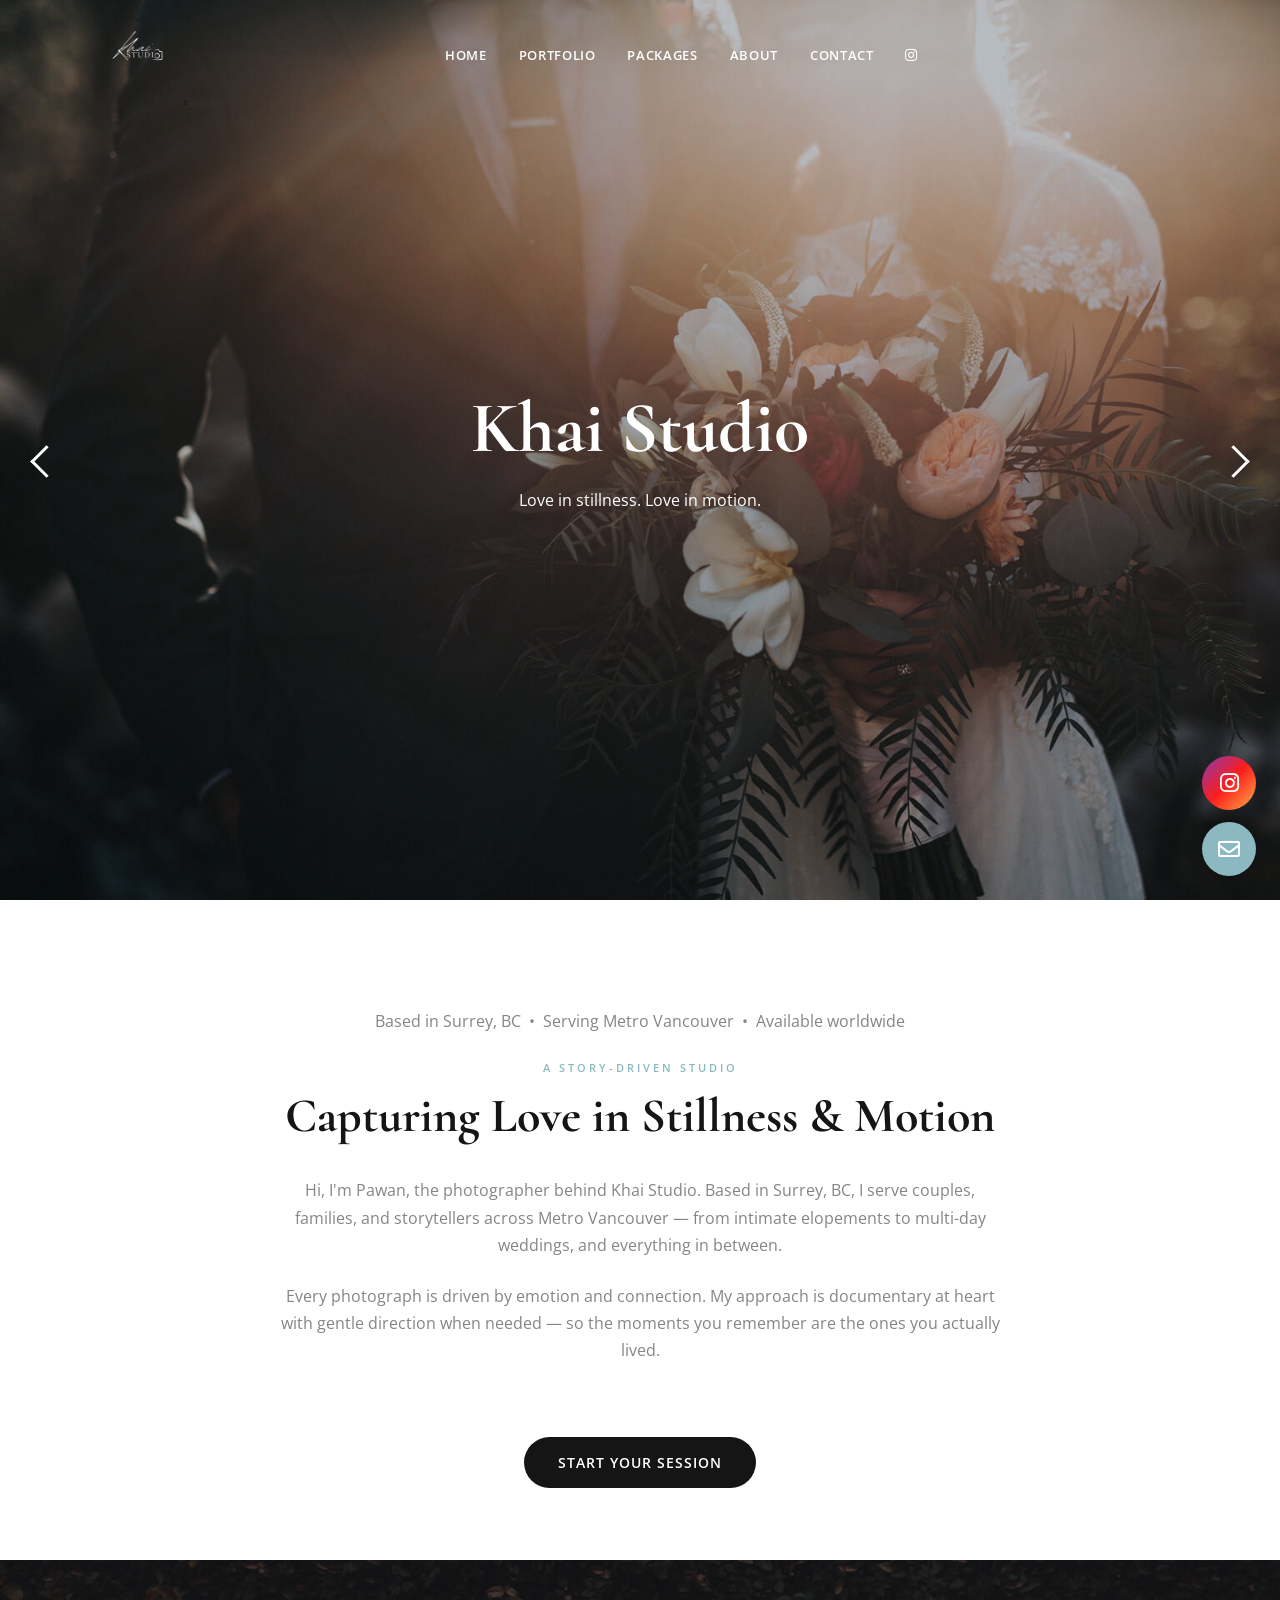
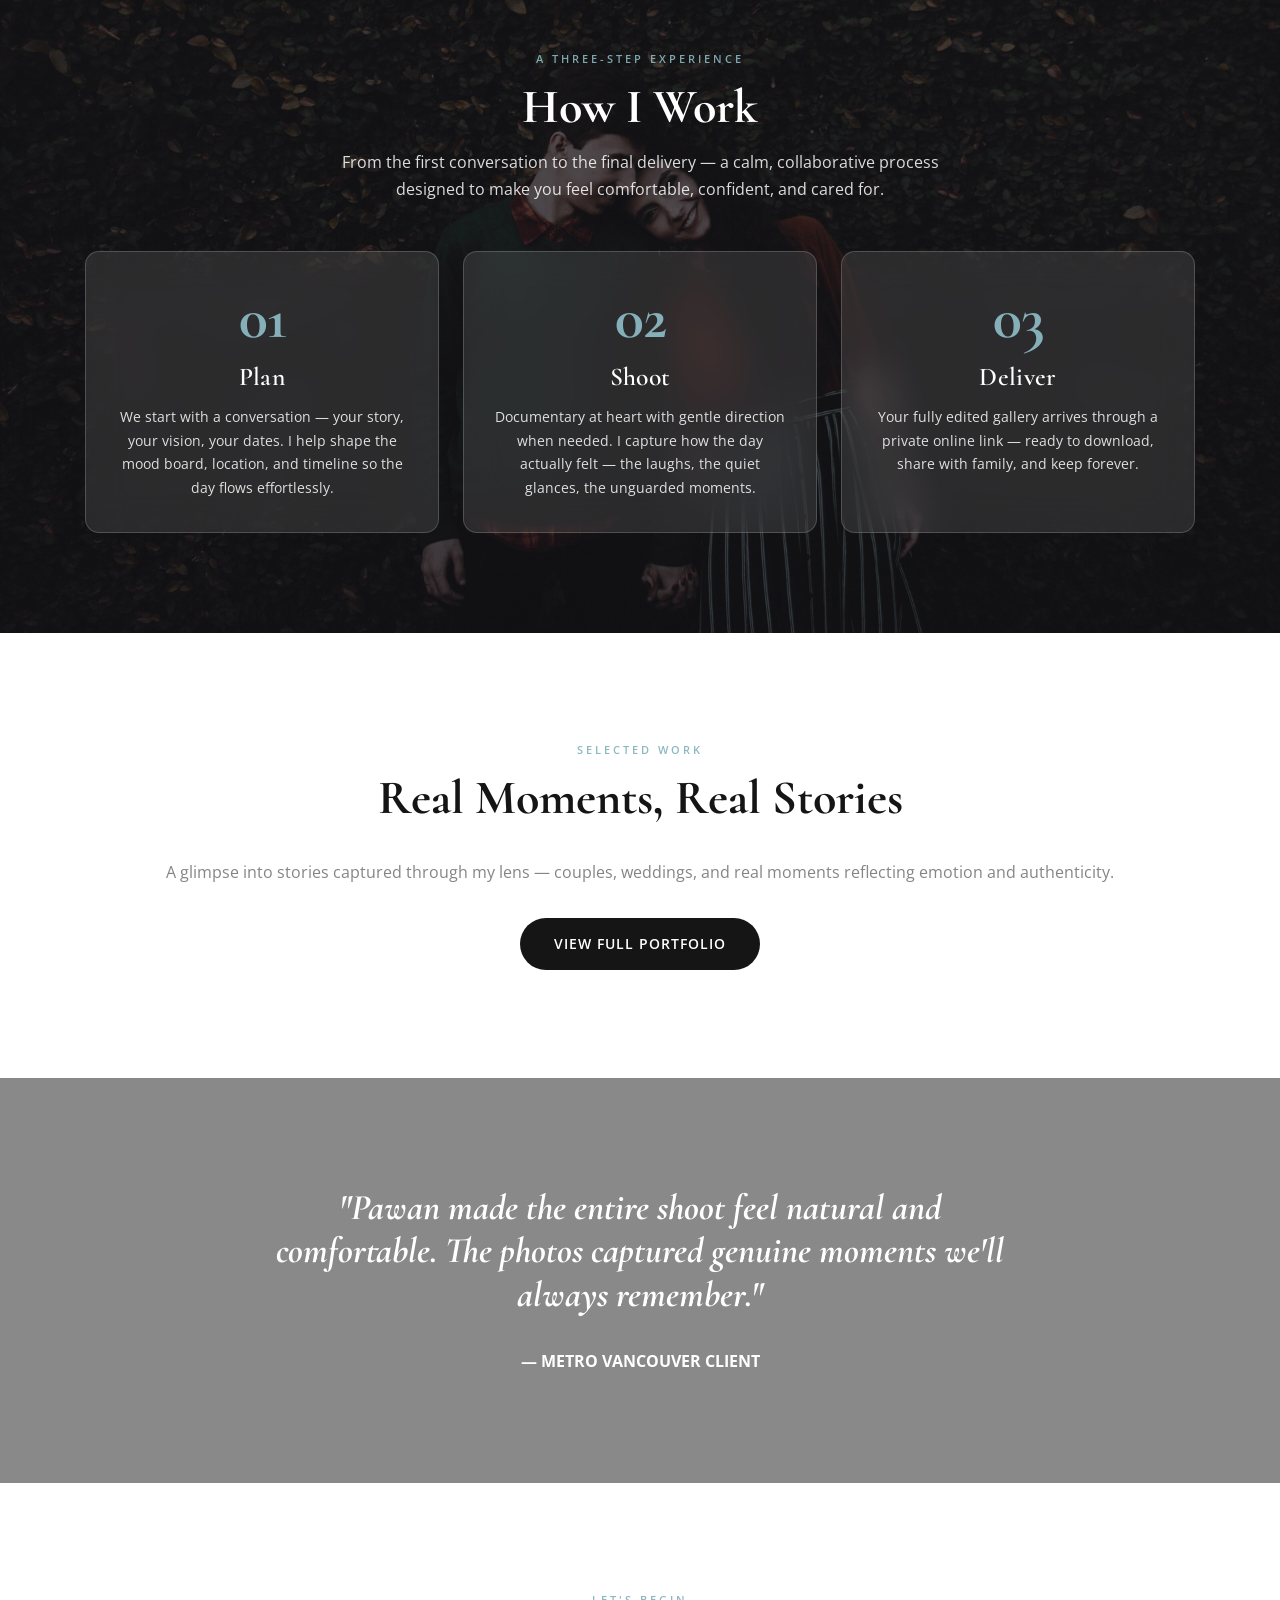
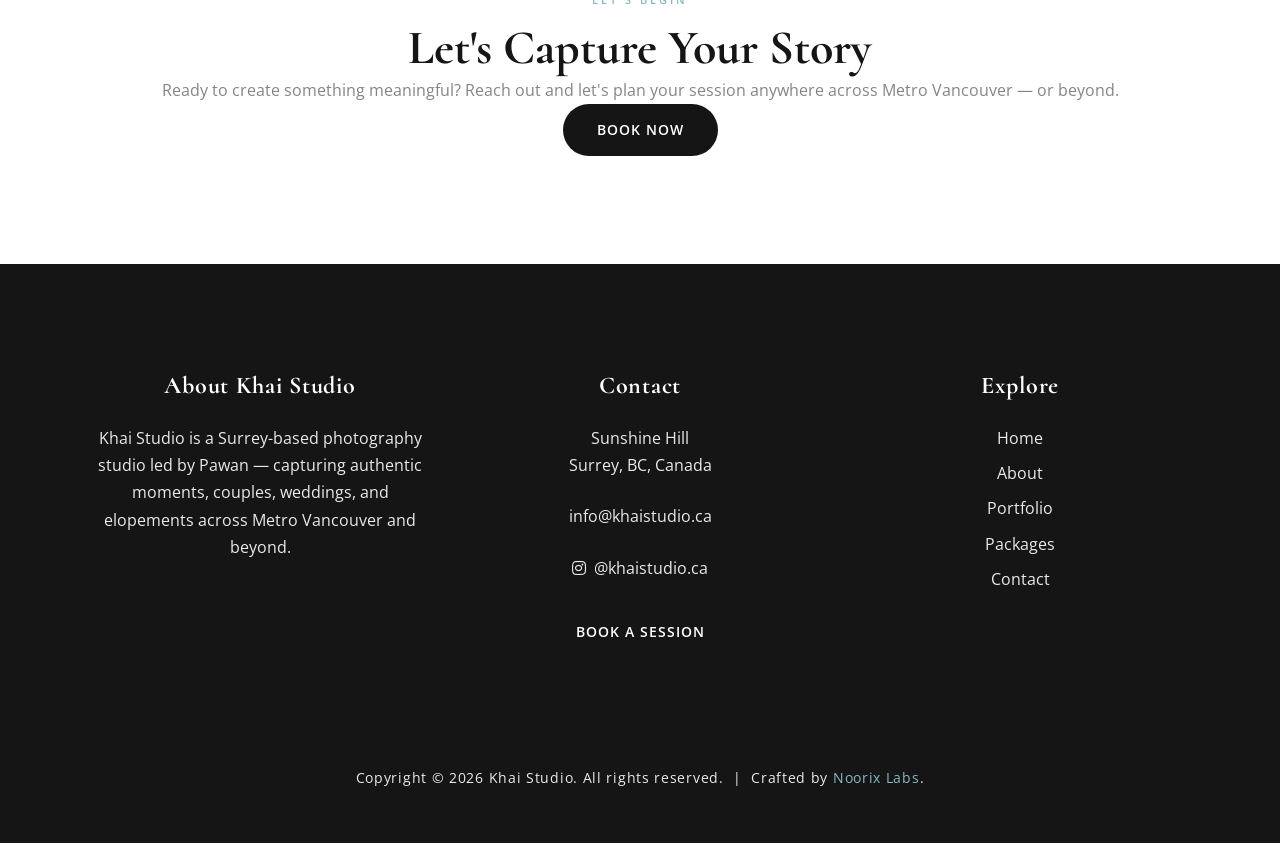
==== commit c9b661ad: "Khai Studio elevated design with packages, contact form, partials" ====
--- a/index.html
+++ b/index.html
@@ -1,343 +1,287 @@
 <!DOCTYPE html>
-<html lang="en-US">
-
+<html lang="en-CA">
 
 <head>
 	<meta charset="UTF-8">
 	<meta name="viewport" content="width=device-width, initial-scale=1.0">
-	<meta name="description" content="Preepix Photography by Pawan, a Metro Vancouver photographer capturing love in stillness and motion. Book your session today.">
-	<title>Preepix Photography | Vancouver Photographer for Weddings & Portraits</title>
-	<!-- Google Fonts -->
+
+	<title>Khai Studio | Surrey &amp; Metro Vancouver Photographer for Couples, Weddings &amp; Elopements</title>
+	<meta name="description" content="Khai Studio — Surrey-based photography studio by Pawan. Couples, weddings, and elopements across Metro Vancouver, captured with intention and storytelling.">
+	<meta name="keywords" content="Surrey photographer, Metro Vancouver photographer, wedding photographer Surrey BC, couples photography Vancouver, elopement photographer BC, Khai Studio">
+	<link rel="canonical" href="https://www.khaistudio.ca/">
+
+	<meta name="geo.region" content="CA-BC">
+	<meta name="geo.placename" content="Surrey, British Columbia">
+	<meta name="geo.position" content="49.1044;-122.8011">
+	<meta name="ICBM" content="49.1044, -122.8011">
+
+	<meta property="og:type" content="website">
+	<meta property="og:url" content="https://www.khaistudio.ca/">
+	<meta property="og:title" content="Khai Studio | Surrey &amp; Metro Vancouver Photographer">
+	<meta property="og:description" content="Couples, weddings, and elopements across Metro Vancouver — captured with intention. Book your session with Khai Studio.">
+	<meta property="og:image" content="https://www.khaistudio.ca/images/og-khaistudio.jpg">
+	<meta property="og:locale" content="en_CA">
+	<meta property="og:site_name" content="Khai Studio">
+
+	<meta name="twitter:card" content="summary_large_image">
+	<meta name="twitter:title" content="Khai Studio | Surrey &amp; Metro Vancouver Photographer">
+	<meta name="twitter:description" content="Couples, weddings, and elopements across Metro Vancouver — captured with intention.">
+	<meta name="twitter:image" content="https://www.khaistudio.ca/images/og-khaistudio.jpg">
+
+	<script type="application/ld+json">
+	{
+		"@context": "https://schema.org",
+		"@type": "LocalBusiness",
+		"@id": "https://www.khaistudio.ca/#business",
+		"name": "Khai Studio",
+		"description": "Surrey-based photography studio specializing in couples, weddings, and elopements across Metro Vancouver.",
+		"url": "https://www.khaistudio.ca",
+		"image": "https://www.khaistudio.ca/images/og-khaistudio.jpg",
+		"logo": "https://www.khaistudio.ca/images/Khai_Studio-Transparent-Black.png",
+		"priceRange": "$$-$$$",
+		"email": "info@khaistudio.ca",
+		"sameAs": ["https://www.instagram.com/khaistudio.ca/"],
+		"address": {
+			"@type": "PostalAddress",
+			"streetAddress": "Sunshine Hill",
+			"addressLocality": "Surrey",
+			"addressRegion": "BC",
+			"addressCountry": "CA"
+		},
+		"areaServed": [
+			{ "@type": "City", "name": "Surrey" },
+			{ "@type": "City", "name": "Vancouver" },
+			{ "@type": "City", "name": "Burnaby" },
+			{ "@type": "City", "name": "Richmond" },
+			{ "@type": "City", "name": "Langley" },
+			{ "@type": "City", "name": "Coquitlam" },
+			{ "@type": "City", "name": "New Westminster" },
+			{ "@type": "City", "name": "Delta" },
+			{ "@type": "City", "name": "White Rock" },
+			{ "@type": "City", "name": "Abbotsford" }
+		]
+	}
+	</script>
+
 	<link rel="preconnect" href="https://fonts.googleapis.com/">
 	<link rel="preconnect" href="https://fonts.gstatic.com/" crossorigin>
-	<link
-		href="https://fonts.googleapis.com/css2?family=Cormorant:ital,wght@0,400;0,500;0,600;0,700;1,400;1,700&amp;family=Open+Sans:ital,wght@0,400;0,600;0,700;1,400;1,700&amp;display=swap"
-		rel="stylesheet">
-	<!-- Bootstrap CSS -->
-	<link rel='stylesheet' id='bootstrap-css' href='css/bootstrap/css/bootstrap.css' type='text/css' media='all' />
-	<!-- Font Awesome Icons CSS -->
-	<link rel='stylesheet' id='font-awesome' href='css/fontawesome/css/all.css' type='text/css' media='all' />
-	<!-- Owl Carousel -->
-	<link rel='stylesheet' id='owl-carousel' href='js/owl-carousel/owl.carousel.css' type='text/css' media='all' />
-	<!-- Main CSS File -->
-	<link rel='stylesheet' id='gleam-style-css' href='style.css' type='text/css' media='all' />
-	<!-- favicons -->
-	<link rel="icon" href="images/icons/favicon-32x32.png" sizes="32x32" />
-	<link rel="icon" href="images/icons/favicon-192x192.png" sizes="192x192" />
-	<link rel="apple-touch-icon-precomposed" href="images/icons/favicon-180x180.png" />
+	<link href="https://fonts.googleapis.com/css2?family=Cormorant:ital,wght@0,400;0,500;0,600;0,700;1,400;1,700&family=Open+Sans:ital,wght@0,400;0,600;0,700&display=swap" rel="stylesheet">
+
+	<link rel="stylesheet" href="css/bootstrap/css/bootstrap.css">
+	<link rel="stylesheet" href="css/fontawesome/css/all.css">
+	<link rel="stylesheet" href="js/owl-carousel/owl.carousel.css">
+	<link rel="stylesheet" href="style.css">
+
+	<link rel="icon" href="images/icons/favicon-32x32.png" sizes="32x32">
+	<link rel="icon" href="images/icons/favicon-192x192.png" sizes="192x192">
+	<link rel="apple-touch-icon-precomposed" href="images/icons/favicon-180x180.png">
+
+	<!-- GA4 — replace G-XXXXXXXXXX with your real ID -->
+	<script async src="https://www.googletagmanager.com/gtag/js?id=G-XXXXXXXXXX"></script>
+	<script>
+		window.dataLayer = window.dataLayer || [];
+		function gtag(){dataLayer.push(arguments);}
+		gtag('js', new Date());
+		gtag('config', 'G-XXXXXXXXXX');
+	</script>
 </head>
 
 <body class="home">
+
 	<div id="header"></div>
-	<!-- /HEADER -->
-	<!-- HOME SLIDER -->
+
+	<!-- ══════════ HOME SLIDER ══════════ -->
 	<div class="slider-container">
 		<div class="owl-carousel owl-theme home-slider">
+
 			<div class="slider-post slider-item-box-bkg">
 				<div class="slider-img" style="background-image:url('images/home/slider-1.jpg');"></div>
 				<div class="container slider-caption">
 					<div class="slider-text">
-						<h1>Preepix Photography</h1>
-<p>Metro Vancouver photographer capturing love, emotion, and real moments.</p>
-<a href="contact.html" class="view-more white-btn">Book Your Session</a>
-					</div>
-				</div>
-				<!--slider-caption-->
-			</div>
-			<!--slider-post-->
+						<h1>Khai Studio</h1>
+						<p>Love in stillness. Love in motion.</p>
+					</div>
+				</div>
+			</div>
+
 			<div class="slider-post slider-item-box-bkg">
 				<div class="slider-img" style="background-image:url('images/home/slider-2.jpg');"></div>
 				<div class="container slider-caption">
 					<div class="slider-text">
-					<h1>Vancouver Photographer Capturing Real Moments</h1>
-<p>Portraits, couples, and events — turning your moments into timeless memories.</p>
-<a href="contact.html" class="view-more white-btn">Book Your Session</a>
-					</div>
-				</div>
-				<!--slider-caption-->
-			</div>
-			<!--slider-post-->
+						<h2>Couples, Weddings &amp; Elopements</h2>
+						<p>Surrey &amp; Metro Vancouver — captured with intention and story.</p>
+					</div>
+				</div>
+			</div>
+
 			<div class="slider-post slider-item-box-bkg">
 				<div class="slider-img" style="background-image:url('images/home/slider-3.jpg');"></div>
 				<div class="container slider-caption">
 					<div class="slider-text">
-						<h1>Love in Stillness. Love in Motion.</h1>
-						<p>From quiet glances to vibrant celebrations — every story deserves to be remembered.</p>
-						<a href="packages.html" class="view-more white-btn">View Packages </a>
-					</div>
-				</div>
-				<!--slider-caption-->
-			</div>
-			<!--slider-post-->
+						<h2>Your Story, Beautifully Held</h2>
+						<p>From quiet glances to vibrant celebrations — every moment deserves to be remembered.</p>
+					</div>
+				</div>
+			</div>
+
 		</div>
 	</div>
+
 	<p class="alignc margin-t16">
-Based in Metro Vancouver • Available for bookings
-</p>
-	<!-- /HOME SLIDER -->
-	<!-- PAGE CONTENT -->
+		Based in Surrey, BC &nbsp;&bull;&nbsp; Serving Metro Vancouver &nbsp;&bull;&nbsp; Available worldwide
+	</p>
+
+	<!-- ══════════ INTRO ══════════ -->
 	<div class="page-holder custom-page-template page-full fullscreen-page home-page-content clearfix">
-		<!-- SECTION 1-->
+
 		<section class="section-holder margin-b72 alignc">
 			<div class="container">
 				<div class="row">
 					<div class="col-lg-8 offset-lg-2">
+						<span class="eyebrow">A Story-Driven Studio</span>
 						<h2 class="section-title margin-b32">
-							Preepix Photography – Capturing Love in Stillness & Motion
+							Capturing Love in Stillness &amp; Motion
 						</h2>
-
 						<p>
-							Hi, I’m Pawan, the photographer behind Preepix. Based in Metro Vancouver, I’m passionate
-							about capturing real emotions, genuine connections, and the moments that matter most.
-							Photography, for me, is more than just taking pictures — it’s about telling your story in
-							the most authentic and timeless way.
+							Hi, I'm Pawan, the photographer behind Khai Studio. Based in Surrey, BC,
+							I serve couples, families, and storytellers across Metro Vancouver — from intimate
+							elopements to multi-day weddings, and everything in between.
 						</p>
-
 						<p>
-							From weddings and portraits to everyday moments, my goal is to turn fleeting experiences
-							into memories you can hold onto forever. Every frame is captured with intention, creativity,
-							and a deep appreciation for the beauty of real life.
+							Every photograph is driven by emotion and connection. My approach is documentary at heart
+							with gentle direction when needed — so the moments you remember are the ones you actually lived.
 						</p>
 					</div>
 				</div>
-				<!-- /row -->
-			</div>
-			<!-- /container -->
-		</section>
-		<div class="alignc margin-t32">
-  <a href="contact.html" class="view-more">Start Your Session</a>
-</div>
-		<!-- /SECTION 1-->
-		<h2 class="section-title alignc margin-b32">Featured Work</h2>
-
-		<p class="alignc">
-			A glimpse into stories captured through my lens — weddings, portraits, and real moments that reflect
-			emotion, connection, and authenticity.
-		</p>
-		<!-- SECTION 2-->
-		<section class="section-holder">
+			</div>
+		</section>
+
+		<div class="alignc margin-t32 margin-b72">
+			<a href="contact.html" class="view-more">Start Your Session</a>
+		</div>
+
+	</div>
+
+	<!-- ══════════ HOW I WORK — frosted glass on photo backdrop ══════════ -->
+	<section class="process-section" style="background-image:url('images/home/slider-2.jpg');">
+		<div class="container">
+			<span class="eyebrow eyebrow-on-dark">A Three-Step Experience</span>
+			<h2 class="section-title">How I Work</h2>
+			<p class="process-intro">
+				From the first conversation to the final delivery — a calm, collaborative process designed
+				to make you feel comfortable, confident, and cared for.
+			</p>
+
+			<div class="process-grid">
+
+				<div class="process-card">
+					<div class="process-step-num">01</div>
+					<h3>Plan</h3>
+					<p>
+						We start with a conversation — your story, your vision, your dates.
+						I help shape the mood board, location, and timeline so the day flows effortlessly.
+					</p>
+				</div>
+
+				<div class="process-card">
+					<div class="process-step-num">02</div>
+					<h3>Shoot</h3>
+					<p>
+						Documentary at heart with gentle direction when needed. I capture how the day actually felt —
+						the laughs, the quiet glances, the unguarded moments.
+					</p>
+				</div>
+
+				<div class="process-card">
+					<div class="process-step-num">03</div>
+					<h3>Deliver</h3>
+					<p>
+						Your fully edited gallery arrives through a private online link —
+						ready to download, share with family, and keep forever.
+					</p>
+				</div>
+
+			</div>
+		</div>
+	</section>
+
+	<!-- ══════════ FEATURED WORK CTA ══════════ -->
+	<div class="page-holder">
+		<section class="section-holder alignc">
 			<div class="container">
-				<div class="row">
-					<div class="col-lg-12">
-						<div class="port-masonry port-masonry-4cols">
-							<div class="row layout-masonry">
-								<div class="col-sm-6 col-lg-3 blog-item-masonry port-item-masonry weddings">
-									<div class="port-item-htext">
-										<a href="gallery.html">
-											<div class="port-img"><img
-													src="images/albums/featured-images/gal-2-masonry.jpg"
-													class="img-fluid"  loading="lazy" decoding="async"alt="Couple photography session in Vancouver"></div>
-											<div class="album-arrow"></div>
-										</a>
-									</div>
-									<div class="port-caption-masonry">
-										<h3><a href="gallery.html">Ellen &amp; James</a></h3>
-										<ul class="port-categ-masonry">
-											<li><a href="#">Weddings</a></li>
-										</ul>
-									</div>
-								</div>
-								<div class="col-sm-6 col-lg-3 blog-item-masonry port-item-masonry weddings">
-									<div class="port-item-htext">
-										<a href="gallery.html">
-											<div class="port-img"><img
-													src="images/albums/featured-images/gal-4-masonry.jpg"
-													class="img-fluid"  loading="lazy" decoding="async" alt="Portrait photography Vancouver"></div>
-											<div class="album-arrow"></div>
-										</a>
-									</div>
-									<div class="port-caption-masonry">
-										<h3><a href="gallery.html">Sara &amp; David</a></h3>
-										<ul class="port-categ-masonry">
-											<li><a href="#">Weddings</a></li>
-										</ul>
-									</div>
-								</div>
-								<div class="col-sm-6 col-lg-3 blog-item-masonry port-item-masonry weddings">
-									<div class="port-item-htext">
-										<a href="gallery.html">
-											<div class="port-img"><img
-													src="images/albums/featured-images/gal-3-masonry.jpg"
-													class="img-fluid"  loading="lazy" decoding="async" alt="Professional photographer Vancouver portfolio"></div>
-											<div class="album-arrow"></div>
-										</a>
-									</div>
-									<div class="port-caption-masonry">
-										<h3><a href="gallery.html">Carla &amp; Mike</a></h3>
-										<ul class="port-categ-masonry">
-											<li><a href="#">Weddings</a></li>
-										</ul>
-									</div>
-								</div>
-								<div class="col-sm-6 col-lg-3 blog-item-masonry port-item-masonry people">
-									<div class="port-item-htext">
-										<a href="gallery.html">
-											<div class="port-img"><img
-													src="images/albums/featured-images/gal-5-masonry.jpg"
-													class="img-fluid"  loading="lazy" decoding="async" alt="Black &amp; White"></div>
-											<div class="album-arrow"></div>
-										</a>
-									</div>
-									<div class="port-caption-masonry">
-										<h3><a href="gallery.html">Black &amp; White</a></h3>
-										<ul class="port-categ-masonry">
-											<li><a href="#">People</a></li>
-										</ul>
-									</div>
-								</div>
-								<div class="col-sm-6 col-lg-3 blog-item-masonry port-item-masonry people">
-									<div class="port-item-htext">
-										<a href="gallery.html">
-											<div class="port-img"><img
-													src="images/albums/featured-images/gal-6-masonry.jpg"
-													class="img-fluid"  loading="lazy" decoding="async" alt="Bella Blue"></div>
-											<div class="album-arrow"></div>
-										</a>
-									</div>
-									<div class="port-caption-masonry">
-										<h3><a href="gallery.html">Bella Blue</a></h3>
-										<ul class="port-categ-masonry">
-											<li><a href="#">People</a></li>
-										</ul>
-									</div>
-								</div>
-								<div class="col-sm-6 col-lg-3 blog-item-masonry port-item-masonry nature">
-									<div class="port-item-htext">
-										<a href="gallery.html">
-											<div class="port-img"><img
-													src="images/albums/featured-images/gal-7-masonry.jpg"
-													class="img-fluid"  loading="lazy" decoding="async" alt="White Buildings"></div>
-											<div class="album-arrow"></div>
-										</a>
-									</div>
-									<div class="port-caption-masonry">
-										<h3><a href="gallery.html">White Buildings</a></h3>
-										<ul class="port-categ-masonry">
-											<li><a href="#">Nature</a></li>
-										</ul>
-									</div>
-								</div>
-								<div class="col-sm-6 col-lg-3 blog-item-masonry port-item-masonry nature">
-									<div class="port-item-htext">
-										<a href="gallery.html">
-											<div class="port-img"><img
-													src="images/albums/featured-images/gal-8-masonry.jpg"
-													class="img-fluid wp-post-image"  loading="lazy" decoding="async" alt="Summer Days"></div>
-											<div class="album-arrow"></div>
-										</a>
-									</div>
-									<div class="port-caption-masonry">
-										<h3><a href="gallery.html">Summer Days</a></h3>
-										<ul class="port-categ-masonry">
-											<li><a href="#">Nature</a></li>
-										</ul>
-									</div>
-								</div>
-								<div class="col-sm-6 col-lg-3 blog-item-masonry port-item-masonry people">
-									<div class="port-item-htext">
-										<a href="gallery.html">
-											<div class="port-img"><img
-													src="images/albums/featured-images/gal-1-masonry.jpg"
-													class="img-fluid wp-post-image"  loading="lazy" decoding="async" alt="Crazy Mood"></div>
-											<div class="album-arrow"></div>
-										</a>
-									</div>
-									<div class="port-caption-masonry">
-										<h3><a href="gallery.html">Crazy Mood</a></h3>
-										<ul class="port-categ-masonry">
-											<li><a href="#">People</a></li>
-										</ul>
-									</div>
-								</div>
-							</div>
-						</div>
-						<!-- /port-masonry-4cols -->
-					</div>
-					<!-- /col-lg -->
-				</div>
-				<!-- /row -->
-			</div>
-			<!-- /container -->
-			 
-		</section>
-		
-		<div class="alignc margin-t32 margin-b32">
-			  <a href="gallery.html" class="view-more">View Full Portfolio</a>
-
-</div>
-
-		<!-- /SECTION 2-->
-		<!-- SECTION 3-->
-		<section class="parallax section-holder" style="background-image:url('images/blog/blog-9.jpg');">
+				<span class="eyebrow">Selected Work</span>
+				<h2 class="section-title margin-b32">Real Moments, Real Stories</h2>
+				<p>
+					A glimpse into stories captured through my lens —
+					couples, weddings, and real moments reflecting emotion and authenticity.
+				</p>
+				<div class="alignc margin-t32 margin-b32">
+					<a href="gallery.html" class="view-more">View Full Portfolio</a>
+				</div>
+			</div>
+		</section>
+
+		<!-- ══════════ TESTIMONIAL / PARALLAX ══════════ -->
+		<section class="parallax section-holder" style="background-image:url('images/home/slider-2.jpg');">
 			<div class="container parallax-content alignc">
 				<div class="row">
 					<div class="col-lg-8 offset-lg-2">
-						<h4 class="section-title testimonial-text margin-b32">
-"Pawan made the entire shoot feel natural and comfortable. The photos captured genuine moments we’ll always remember."
-</h4>
-<div class="testimonial-name white">– Vancouver Client</div>
-					</div>
-				</div>
-			</div>
-		</section>
+						<h3 class="section-title testimonial-text margin-b32">
+							"Pawan made the entire shoot feel natural and comfortable. The photos captured genuine moments we'll always remember."
+						</h3>
+						<div class="testimonial-name white">— Metro Vancouver Client</div>
+					</div>
+				</div>
+			</div>
+		</section>
+
+		<!-- ══════════ FINAL CTA ══════════ -->
 		<section class="section-holder alignc">
-  <div class="container">
-    <h2>Let’s Capture Your Story</h2>
-    <p>Ready to create something meaningful? Reach out and let’s plan your session.</p>
-    <a href="contact.html" class="view-more">Book Now</a>
-  </div>
-</section>
-		
+			<div class="container">
+				<span class="eyebrow">Let's Begin</span>
+				<h2>Let's Capture Your Story</h2>
+				<p>
+					Ready to create something meaningful? Reach out and let's plan your session
+					anywhere across Metro Vancouver — or beyond.
+				</p>
+				<a href="contact.html" class="view-more">Book Now</a>
+			</div>
+		</section>
+
 	</div>
-	
-	
-	<!-- FOOTER -->
-	 <div id="footer"></div>
-	
-	<!-- FOOTER -->
-	
-	<!-- JS -->
-	
-	<script src='js/jquery.js'></script>
-	<script src='js/jquery-migrate.min.js'></script>
-	<script src='css/bootstrap/js/popper.js'></script>
-	<script src='css/bootstrap/js/bootstrap.js'></script>
-	<script src='js/easing.js'></script>
-	<script src='js/fitvids.js'></script>
-	<script src='js/owl-carousel/owl.carousel.js'></script>
-	<script src='js/isotope.js'></script>
-	<script src='js/simple-lightbox.js'></script>
-	<!-- MAIN JS -->
-	<!-- <script src='js/init.js'></script> -->
+
+	<div id="footer"></div>
+
+	<script src="js/jquery.js"></script>
+	<script src="js/jquery-migrate.min.js"></script>
+	<script src="css/bootstrap/js/popper.js"></script>
+	<script src="css/bootstrap/js/bootstrap.js"></script>
+	<script src="js/easing.js"></script>
+	<script src="js/fitvids.js"></script>
+	<script src="js/owl-carousel/owl.carousel.js"></script>
+	<script src="js/isotope.js"></script>
+	<script src="js/simple-lightbox.js"></script>
+
 	<script>
 		document.addEventListener("DOMContentLoaded", function () {
 			fetch("partials/header.html")
-				.then(res => res.text())
-				.then(data => {
-					document.getElementById("header").innerHTML = data;
-
-					// re-run theme JS AFTER header loads
-					const script = document.createElement("script");
-					script.src = "js/init.js";
-					document.body.appendChild(script);
+				.then(function (r) { return r.text(); })
+				.then(function (html) {
+					document.getElementById("header").innerHTML = html;
+					var s = document.createElement("script");
+					s.src = "js/init.js";
+					document.body.appendChild(s);
+				});
+			fetch("partials/footer.html")
+				.then(function (r) { return r.text(); })
+				.then(function (html) {
+					document.getElementById("footer").innerHTML = html;
 				});
 		});
 	</script>
-	<script>
-document.addEventListener("DOMContentLoaded", function () {
-  fetch("partials/footer.html")
-    .then(res => res.text())
-    .then(data => {
-      document.getElementById("footer").innerHTML = data;
-    });
-});
-</script>
-	<!-- CONTAT FORM JS -->
-	<script src='js/jquery.form.min.js'></script>
-	<script src='js/contactform.js'></script>
-	
+
+	<script src="js/jquery.form.min.js"></script>
+	<script src="js/contactform.js"></script>
 </body>
 
-<!-- Mirrored from matchthemes.com/demohtml/gleam/index.html by HTTrack Website Copier/3.x [XR&CO'2014], Tue, 28 Apr 2026 19:44:15 GMT -->
-
 </html>
--- a/style.css
+++ b/style.css
@@ -1,57 +1,57 @@
-/*
-Gleam Portfolio Photography HTML Template
-Version: 2.0.0
-Author: MatchThemes
-https://matchthemes.com
-*/
-
-/*************************************
-
-	0. FONT & COLOR OPTIONS
- 
-  	1. MAIN STYLES
-	
-	2. HEADER
-	
-	3. HOME
-	
-	4. PAGES
-	
-		4.1 ALBUMS
-		
-		4.2 GALLERY
-
-	5. BLOG
-	
-	6. FOOTER
-	
-	7. OTHER
-	
-	8. RESPONSIVE MEDIA QUERIES
- 
-************************************/
-
-/**
-* #0. # FONT & COLOR OPTIONS
-*
-* 
-*/
-
-:root {  
-	--body-font: Open Sans, sans-serif;
+/* ═══════════════════════════════════════════════════════════════════════
+   KHAI STUDIO PHOTOGRAPHY — style.css
+   ───────────────────────────────────────────────────────────────────────
+   Based on Gleam Portfolio theme by MatchThemes v2.0.0
+   Customized for Khai Studio — Surrey & Metro Vancouver Photographer
+   ───────────────────────────────────────────────────────────────────────
+
+   TABLE OF CONTENTS
+   ─────────────────
+   0.  VARIABLES & RESET
+   1.  TYPOGRAPHY
+   2.  GLOBAL ELEMENTS
+   3.  HEADER & NAVIGATION
+   4.  LOGO (size + swap)
+   5.  MOBILE MENU
+   6.  SOCIAL ICONS
+   7.  HOME SLIDER
+   8.  PARALLAX SECTIONS
+   9.  ICON BOXES
+   10. PAGE HEADERS
+   11. GALLERY / PORTFOLIO
+   12. PACKAGES PAGE (Khai Studio)
+   13. CONTACT FORM
+   14. THANK YOU PAGE
+   15. SIDEBAR
+   16. FOOTER
+   17. FLOATING CONTACT BUTTONS (Khai Studio)
+   18. UTILITIES & HELPERS
+   19. OWL CAROUSEL
+   20. SIMPLE LIGHTBOX
+   21. RESPONSIVE / MEDIA QUERIES
+═══════════════════════════════════════════════════════════════════════ */
+
+
+/* ═══════════════════════════════════════════════════════════════════════
+   0. VARIABLES & RESET
+═══════════════════════════════════════════════════════════════════════ */
+
+:root {
+	--body-font: 'Open Sans', sans-serif;
 	--body-color: #858585;
-	--body-background: #ffffff;   
-	--body-font-size: 16px;   
+	--body-background: #ffffff;
+	--body-font-size: 16px;
 	--body-line-height: 1.7;
-	--headings-font: Cormorant, serif;
-	--headings-color: #151515; 
+	--headings-font: 'Cormorant', serif;
+	--headings-color: #151515;
 	--primary-color: #8bb8c1;
+	--primary-dark: #1BA6A6;
 	--extra-color1: #acdae2;
 	--white-color: #ffffff;
 	--menu-normal-color: #ffffff;
 	--menu-hover-color: #ffffff;
 	--submenu-background-color: #ffffff;
-	--submenu-normal-color: #0e1219;	
+	--submenu-normal-color: #0e1219;
 	--submenu-hover-color: #8bb8c1;
 	--footer-background-color: #151515;
 	--footer-color: #eaeaea;
@@ -64,280 +64,45 @@
 	--headings-h6-size: 1rem;
 }
 
-
-/**
-* #1.# MAIN STYLES
-*
-* 
-*/
-
-/* RESET STYLES */
-
-*,
-html,
-body,
-div,
-dl,
-dt,
-dd,
-ul,
-ol,
-li,
-h1,
-h2,
-h3,
-h4,
-h5,
-h6,
-pre,
-form,
-label,
-fieldset,
-input,
-p,
-blockquote,
-th,
-td {
+* {
+	-webkit-box-sizing: border-box;
+	-moz-box-sizing: border-box;
+	box-sizing: border-box;
+}
+
+*, html, body, div, dl, dt, dd, ul, ol, li,
+h1, h2, h3, h4, h5, h6, pre, form, label,
+fieldset, input, p, blockquote, th, td {
 	margin: 0;
 	padding: 0;
 }
 
-table {
-	border-collapse: collapse;
-	border-spacing: 0;
-}
-
-fieldset,
-img {
-	border: 0;
-}
-
-address,
-caption,
-cite,
-code,
-dfn,
-th,
-var {
-	font-style: normal;
-	font-weight: normal;
-}
-
-address {
-	font-style: italic;
-}
-
-caption,
-th {
-	text-align: left;
-}
-
-h1,
-h2,
-h3,
-h4,
-h5,
-h6 {
-	font-weight: normal;
-}
-
-q:before,
-q:after {
-	content: '';
-}
-
-strong,
-b {
-	font-weight: bold;
-}
-
-em,
-cite {
-	font-style: italic;
-}
-
-cite {
-	display: block;
-}
-
-strike,
-del {
-	text-decoration: line-through;
-}
-
-sup {
-	font-size: 11px;
-	position: relative;
-	vertical-align: top;
-	top: 5px;
-}
-
-sub {
-	bottom: 5px;
-	font-size: 11px;
-	position: relative;
-	vertical-align: bottom;
-}
-
-.italic {
-	font-style: italic;
-}
-
-button,
-input,
-select,
-textarea {
-	font-size: 100%;
-	margin: 0;
-	vertical-align: baseline;
-	*vertical-align: middle;
-}
-
-.no-margin {
-	margin: 0 !important;
-}
-
-.no-bottom {
-	margin-bottom: 0;
-}
-
-.no-padding {
-	padding: 0;
-}
-
-.column-clear {
-	clear: both;
-}
-
-.wp-caption {
-	max-width: 100%;
-}
-
-.sticky {
-	position: relative;
-}
-
-.wp-caption-text,
-.gallery-caption {
-	color: #999999;
-	font-size: 14px;
-	text-align: center;
-	margin-top: 24px;
-	font-style: italic;
-	font-weight: 300;
-}
-
-.gallery-columns-6 .gallery-caption,
-.gallery-columns-7 .gallery-caption,
-.gallery-columns-8 .gallery-caption,
-.gallery-columns-9 .gallery-caption {
-	display: none;
-}
-
-.bypostauthor .comment-body {
-	border-color: 1px solid #fff;
-}
-
-.screen-reader-text {
-	clip: rect(1px, 1px, 1px, 1px);
-	height: 1px;
-	overflow: hidden;
-	position: absolute !important;
-	width: 1px;
-	word-wrap: normal !important;
-}
-
-.screen-reader-text:hover,
-.screen-reader-text:active,
-.screen-reader-text:focus {
-	display: block;
-	top: 5px;
-	left: 5px;
-	width: auto;
-	height: auto;
-	padding: 1em 1.5em;
-	font-size: 0.8em;
-	line-height: normal;
-	color: #21759b;
-	background-color: #f1f1f1;
-	border-radius: 3px;
-	box-shadow: 0 0 2px 2px rgba(0, 0, 0, 0.6);
-	clip: auto !important;
-	text-decoration: none;
-	z-index: 100000;
-	/* Above WP toolbar */
-}
-
-.alignright {
-	float: right;
-	margin: 4px 0 0 24px;
-}
-
-.alignleft {
-	float: left;
-	margin: 4px 24px 0 0;
-}
-
-.aligncenter {
-	margin: 24px auto;
-	text-align: center;
-	display: block;
-}
-
-hr {
-	margin-top: 24px;
-	margin-bottom: 24px;
-	border: 0;
-	border-top: 1px solid #e9e9e9;
-}
-
-pre,
-code {
-	background: #eee;
-	color: #151515;
-	font-family: "Courier New", Courier, monospace;
-	padding: 8px;
-	font-size: 13px;
-}
-
-pre {
-	margin-bottom: 24px;
-	overflow: auto;
-	padding: 24px;
-	white-space: pre-wrap;
-}
-
-article,
-aside,
-figure,
-footer,
-header,
-hgroup,
-nav,
-section {
-	display: block;
-}
-
-* {
-	-webkit-box-sizing: border-box;
-	/* Safari/Chrome, other WebKit */
-	-moz-box-sizing: border-box;
-	/* Firefox, other Gecko */
-	box-sizing: border-box;
-	/* Opera/IE 8+ */
-}
+table { border-collapse: collapse; border-spacing: 0; }
+fieldset, img { border: 0; }
+address, caption, cite, code, dfn, th, var { font-style: normal; font-weight: normal; }
+caption, th { text-align: left; }
+h1, h2, h3, h4, h5, h6 { font-weight: normal; }
+q:before, q:after { content: ''; }
+strong, b { font-weight: bold; }
+em, cite { font-style: italic; }
+cite { display: block; }
+strike, del { text-decoration: line-through; }
+article, aside, figure, footer, header, hgroup, nav, section { display: block; }
+
+
+/* ═══════════════════════════════════════════════════════════════════════
+   1. TYPOGRAPHY
+═══════════════════════════════════════════════════════════════════════ */
 
 html {
 	-moz-osx-font-smoothing: grayscale;
 	-webkit-font-smoothing: antialiased;
-	font-smoothing: antialiased;
 	text-rendering: optimizeLegibility;
 }
 
 body {
 	-moz-osx-font-smoothing: grayscale;
 	-webkit-font-smoothing: antialiased;
-	font-smoothing: antialiased;
 	-webkit-text-size-adjust: 100%;
 	-webkit-overflow-scrolling: touch;
 	text-rendering: optimizeLegibility;
@@ -350,138 +115,41 @@
 	overflow-x: hidden;
 }
 
-.h1,
-.h2,
-.h3,
-.h4,
-.h5,
-.h6,
-h1,
-h2,
-h3,
-h4,
-h5,
-h6 {
-  font-weight:700;
- font-family: var(--headings-font);
- line-height:1.2;
- color:var(--headings-color);
-}
-.h1,
-h1 {
- font-size:var(--headings-h1-size);
-}
-.h2,
-h2 {
- font-size:var(--headings-h2-size);
-}
-.h3,
-h3 {
- font-size:var(--headings-h3-size);
-}
-.h4,
-h4 {
- font-size:var(--headings-h4-size);
-}
-.h5,
-h5 {
- font-size:var(--headings-h5-size);
-}
-.h6,
-h6 {
- font-size:var(--headings-h6-size);
-}
-.lead {
- font-size:1.25rem;
- font-weight:400;
-}
-.display-1 {
- font-size:6rem;
- font-weight:700;
- line-height:1;
-}
-.display-2 {
- font-size:5.5rem;
- font-weight:700;
- line-height:1;
-}
+h1, h2, h3, h4, h5, h6,
+.h1, .h2, .h3, .h4, .h5, .h6 {
+	font-weight: 700;
+	font-family: var(--headings-font);
+	line-height: 1.2;
+	color: var(--headings-color);
+}
+
+h1, .h1 { font-size: var(--headings-h1-size); }
+h2, .h2 { font-size: var(--headings-h2-size); }
+h3, .h3 { font-size: var(--headings-h3-size); }
+h4, .h4 { font-size: var(--headings-h4-size); }
+h5, .h5 { font-size: var(--headings-h5-size); }
+h6, .h6 { font-size: var(--headings-h6-size); }
+
+.lead { font-size: 1.25rem; font-weight: 400; }
+.display-1 { font-size: 6rem;   font-weight: 700; line-height: 1; }
+.display-2 { font-size: 5.5rem; font-weight: 700; line-height: 1; }
 .display-3,
 .slider-text h1,
 .single-post-title {
- font-size:4.5rem;
- font-weight:700;
- line-height:1;
-}
-.display-4 {
- font-size:3.5rem;
- font-weight:700;
- line-height:1;
-}
-
-.single-post-content h1,
-.single-post-content h2,
-.single-post-content h3,
-.single-post-content h4,
-.single-post-content h5,
-.single-post-content h6 {
-	margin-bottom: 32px;
-}
-
-a,
-.pcolor {
-	color: var(--primary-color);
-}
-
-p a {
-	text-decoration: none;
-}
-
-a:hover,
-p a:hover {
-	color: var(--primary-color);
-	text-decoration: none;
-}
-
-a:active,
-a:focus {
-	outline: none;
-	text-decoration: none;
-}
-
-ul,
-ol {
-	margin: 0 0 16px 24px;
-}
-
-ul li,
-ol li{
-	margin-bottom: 8px;
-}
-
-.list-circle{
-	margin: 0 0 24px 0;
-}
-.list-circle li{
-		list-style: none;
-		position: relative;
-		padding-left: 16px;
-}
-.list-circle li:before{
-		content:'';
-		position: absolute;
-		left: 0;
-		top: 50%;
-		width: 5px;
-		height: 5px;
-		background: var(--primary-color);
-		border-radius: 99em;
-		
-		-webkit-transform: translateY(-50%);
-	-moz-transform: translateY(-50%);
-	-ms-transform: translateY(-50%);
-	-o-transform: translateY(-50%);
-	transform: translateY(-50%);
-}
+	font-size: 4.5rem;
+	font-weight: 700;
+	line-height: 1;
+}
+.display-4 { font-size: 3.5rem; font-weight: 700; line-height: 1; }
+
+p, ul, ol { margin-bottom: 24px; }
+div p:last-of-type { margin-bottom: 0; }
+
+ul, ol { margin: 0 0 16px 24px; }
+ul li, ol li { margin-bottom: 8px; }
+
+dl dt { margin-bottom: 0; }
+dl dd { margin-left: 16px; margin-bottom: 24px; }
 
 blockquote {
 	font-size: 24px;
@@ -494,24 +162,15 @@
 	padding-left: 54px;
 }
 
-blockquote:before{
+blockquote:before {
 	content: "";
 	display: inline-block;
-	margin-right: 0;
-	font-size: 28px;
-	font-style: normal;
-	font-weight: 400;
-	color: var(--primary-color);
 	width: 5px;
 	height: 100%;
 	background: var(--primary-color);
 	position: absolute;
 	left: 0;
 	top: 50%;
-	-webkit-transform: translateY(-50%);
-	-moz-transform: translateY(-50%);
-	-ms-transform: translateY(-50%);
-	-o-transform: translateY(-50%);
 	transform: translateY(-50%);
 }
 
@@ -525,62 +184,63 @@
 	margin-top: 16px;
 }
 
-p,
-ul,
-ol {
+pre, code {
+	background: #eee;
+	color: #151515;
+	font-family: "Courier New", Courier, monospace;
+	padding: 8px;
+	font-size: 13px;
+}
+
+pre {
 	margin-bottom: 24px;
-}
-
-div p:last-of-type{
-	margin-bottom: 0;
-}
-
-/* definition lists */
-dl dt {
-	margin-bottom: 0;
-}
-
-dl dd {
-	margin-left: 16px;
-	margin-bottom: 24px;
-}
-
-/* tables */
+	overflow: auto;
+	padding: 24px;
+	white-space: pre-wrap;
+}
+
+
+/* ═══════════════════════════════════════════════════════════════════════
+   2. GLOBAL ELEMENTS
+═══════════════════════════════════════════════════════════════════════ */
+
+a, .pcolor { color: var(--primary-color); }
+p a { text-decoration: none; }
+
+a:hover, p a:hover {
+	color: var(--primary-color);
+	text-decoration: none;
+}
+
+a:active, a:focus { outline: none; text-decoration: none; }
+
 table {
 	border: 1px solid #e9e9e9;
 	font-size: 16px;
 	width: 100%;
 	text-align: center;
 	margin-bottom: 24px;
-	border-collapse: collapse;
-}
-
-table caption {
-	margin-bottom: 24px;
-	text-align: center;
-}
-
-table th,
-table td {
+}
+
+table th, table td {
 	border-bottom: 1px solid #e9e9e9;
 	border-right: 1px solid #e9e9e9;
 	text-align: center;
 	padding: 16px;
 }
 
-table th {
-	font-weight: bold;
-}
-
-a,
-.view-more,
-#submit,
-.wpcf7-submit,
-.white-btn,
-.post-password-form input[type="submit"],
-.send-btn,
-.post-image a:before,
-.gallery-post a:after,
+table th { font-weight: bold; }
+
+hr {
+	margin-top: 24px;
+	margin-bottom: 24px;
+	border: 0;
+	border-top: 1px solid #e9e9e9;
+}
+
+/* Smooth transition mixin used throughout */
+a, .view-more, #submit, .wpcf7-submit, .white-btn,
+.post-image a:before, .gallery-post a:after,
 .grid-item-v2 .grid-item-img-v2:after,
 .grid-item-v2 .port-caption-v2,
 .grid-item-v3 .port-caption-v3,
@@ -590,28 +250,27 @@
 .port-item-htext-v2 .port-img:after,
 .port-item-htext-v2 .port-img-v2 img {
 	-webkit-backface-visibility: hidden;
-	-webkit-transition: all 1s cubic-bezier(0.25, 1, 0.35, 1) 0s;
-	-moz-transition: all 1s cubic-bezier(0.25, 1, 0.35, 1) 0s;
-	-o-transition: all 1s cubic-bezier(0.25, 1, 0.35, 1) 0s;
-	-ms-transition: all 1s cubic-bezier(0.25, 1, 0.35, 1) 0s;
 	transition: all 1s cubic-bezier(0.25, 1, 0.35, 1) 0s;
 }
 
-/**
-* #2.# HEADER
-*
-* 
-*/
+
+/* ═══════════════════════════════════════════════════════════════════════
+   3. HEADER & NAVIGATION
+═══════════════════════════════════════════════════════════════════════ */
 
 .main-header {
-    position: absolute;
-    top: 0;
-    left: 0;
-    width: 100%;
-    z-index: 100;
-}
-
-/*** menu large screens ***/
+	position: absolute;
+	top: 0;
+	left: 0;
+	width: 100%;
+	z-index: 100;
+}
+
+.header-container {
+	display: flex;
+	align-items: center;
+}
+
 .menu-nav {
 	margin: 0;
 	font-size: 0;
@@ -628,9 +287,7 @@
 	text-transform: uppercase;
 }
 
-.menu-nav li:first-child {
-	margin-left: 0;
-}
+.menu-nav li:first-child { margin-left: 0; }
 
 .menu-nav li a {
 	color: var(--menu-normal-color);
@@ -639,21 +296,15 @@
 }
 
 .menu-nav li a:before {
-    position: absolute;
-    display: block;
-    bottom: 28px;
-    left: 0;
-    width: 0;
-    border-top: 1px solid var(--menu-normal-color);
-    content: '';
-    -webkit-backface-visibility: hidden;
-    -webkit-transition: all .5s cubic-bezier(.25,1,.35,1) 0s;
-    -moz-transition: all .5s cubic-bezier(.25,1,.35,1) 0s;
-    -o-transition: all .5s cubic-bezier(.25,1,.35,1) 0s;
-    -ms-transition: all .5s cubic-bezier(.25,1,.35,1) 0s;
-    transition: all .5s cubic-bezier(.25,1,.35,1) 0s;
-}
-
+	position: absolute;
+	display: block;
+	bottom: 28px;
+	left: 0;
+	width: 0;
+	border-top: 1px solid var(--menu-normal-color);
+	content: '';
+	transition: all 0.5s cubic-bezier(0.25, 1, 0.35, 1) 0s;
+}
 
 .menu-nav li a:hover,
 .menu-nav > li:hover > a,
@@ -664,95 +315,121 @@
 
 .menu-nav > li:hover > a:before,
 .menu-nav li.current-menu-item > a:before {
-
-    left: 0;
-    width: 100%;
-    border-color: var(--menu-hover-color);
-
-}
-
-.menu-nav ul {
-	display: none;
-	margin: 0;
-	padding: 28px 0;
-	width: 265px;
-	text-align: left;
-	position: absolute;
-	top: 72px;
-	left: -36px;
-	background: var(--submenu-background-color);
-	z-index: 5;
-	-webkit-box-shadow: 1px 1px 15px 0 rgba(0, 0, 0, 0.05);
-	box-shadow: 1px 1px 15px 0 rgba(0, 0, 0, 0.05);
-}
-
-.menu-nav ul li {
+	left: 0;
+	width: 100%;
+	border-color: var(--menu-hover-color);
+}
+
+.nav-holder-1 { text-align: center; }
+
+
+/* ── Fixed top (when scrolling — theme adds this class) ── */
+
+.nav-fixed-top {
+	position: fixed;
+	top: 0;
+	right: 0;
+	left: 0;
+	z-index: 1030;
+	background: #fff;
+	margin-top: 0;
+	transition: all 0.3s cubic-bezier(0.25, 1, 0.35, 1) 0s;
+}
+
+.nav-fixed-top .menu-nav li a,
+.no-top-image .menu-nav li a {
+	color: #151515;
+}
+
+.nav-fixed-top .menu-nav li a:hover,
+.nav-fixed-top .menu-nav > li:hover > a,
+.nav-fixed-top .menu-nav > li.current-menu-item > a,
+.no-top-image .menu-nav li a:hover,
+.no-top-image .menu-nav > li:hover > a,
+.no-top-image .menu-nav > li.current-menu-item > a {
+	background: none;
+	color: #151515;
+}
+
+.nav-fixed-top .menu-nav > li:hover > a:before,
+.nav-fixed-top .menu-nav li.current-menu-item > a:before,
+.no-top-image .menu-nav > li:hover > a:before,
+.no-top-image .menu-nav li.current-menu-item > a:before {
+	border-color: #151515;
+}
+
+.nav-fixed-top .icon-bar,
+.no-top-image .icon-bar {
+	background: #151515;
+}
+
+.nav-fixed-top .icon-bar:before,
+.nav-fixed-top .icon-bar:after,
+.no-top-image .icon-bar:before,
+.no-top-image .icon-bar:after {
+	background: #151515;
+}
+
+.nav-fixed-top .social-media li a,
+.no-top-image .social-media li a {
+	color: #151515;
+}
+
+
+/* ═══════════════════════════════════════════════════════════════════════
+   4. LOGO (size + automatic swap)
+   ───────────────────────────────────────────────────────────────────────
+   Two logos exist in markup: .logo-white (for dark backgrounds)
+                              .logo-dark  (for light backgrounds)
+   Theme JS adds class `.nav-fixed-top` to header when scrolled,
+   and pages without a hero slider get `body.no-top-image`.
+═══════════════════════════════════════════════════════════════════════ */
+
+/* Logo container */
+.logo,
+.logo-1,
+.logo-white,
+.logo-dark {
+	flex: 1 1 auto;
+	max-width: 360px;
+	display: flex;
+	align-items: center;
+}
+
+.logo a {
 	display: block;
-	background: none;
-	margin: 0;
-	font-size: 12px;
-}
-
-.menu-nav ul li > a {
-	display: block;
-	padding: 8px 36px;
-	color: var(--submenu-normal-color);
-	-webkit-transform: translateX(0px);
-	-ms-transform: translateX(0px);
-	transform: translateX(0px);
-	-webkit-backface-visibility: hidden;
-	-webkit-transition: all 0.5s cubic-bezier(0.25, 1, 0.35, 1) 0s;
-	-moz-transition: all 0.5s cubic-bezier(0.25, 1, 0.35, 1) 0s;
-	-o-transition: all 0.5s cubic-bezier(0.25, 1, 0.35, 1) 0s;
-	-ms-transition: all 0.5s cubic-bezier(0.25, 1, 0.35, 1) 0s;
-	transition: all 0.5s cubic-bezier(0.25, 1, 0.35, 1) 0s;
-}
-
-.menu-nav ul li > a:focus{
-	outline: none;
-}
-
-.menu-nav ul li a:hover,
-.menu-nav li:hover ul li a:hover {
-	text-decoration: none;
-	color: var(--submenu-hover-color);
-	-webkit-transform: translateX(12px);
-	-ms-transform: translateX(12px);
-	transform: translateX(12px);
-}
-
-.menu-nav li:hover > ul {
-	display: block;
-}
-
-.menu-nav li ul ul {
-	left: 100%;
-	top: -28px;
-	margin: 0;
-}
-
-.menu-nav .edge > ul{
-	left: auto;
-	right: 0;
-}
-
-.menu-nav li ul .edge ul {
-    left: auto;
-    top: -28px;
-    margin: 0;
-    right: 100%;
-}
-
-.menu-nav li ul ul:before,
-.menu-nav li ul a:before {
-	display: none;
-}
-/*** end menu large screens ***/
-
-/*** menu mobile ***/
-.nav-button-holder {
-	display: none;
-}
+	line-height: 0;
+}
+
+/* Logo image — full size, never stretched */
+.logo img {
+	height: 110px;
+	width: auto;
+	max-width: 100%;
+	object-fit: contain;
+}
+
+/* ── Swap logic — show one logo at a time ──
+
+   Default state (homepage, transparent header over slider):
+     → show WHITE logo, hide DARK logo                         */
+.logo-dark { display: none; }
+.logo-white { display: block; }
+
+/* When header becomes fixed/sticky (scrolled) — swap */
+.nav-fixed-top .logo-white { display: none; }
+.nav-fixed-top .logo-dark { display: block; }
+
+/* On pages without a hero slider (about, packages, contact, etc.) */
+.no-top-image .logo-white { display: none; }
+.no-top-image .logo-dark { display: block; }
+
+
+/* ═══════════════════════════════════════════════════════════════════════
+   5. MOBILE MENU
+═══════════════════════════════════════════════════════════════════════ */
+
+.nav-button-holder { display: none; }
 
 .nav-button {
 	background: none;
@@ -762,9 +439,7 @@
 	vertical-align: middle;
 }
 
-.icon-bar,
-.icon-bar1,
-.icon-bar2 {
+.icon-bar, .icon-bar1, .icon-bar2 {
 	display: block;
 	height: 2px;
 	width: 25px;
@@ -772,16 +447,12 @@
 	margin-left: auto;
 	margin-right: auto;
 	position: relative;
-}
-
-.icon-bar1,
-.icon-bar2 {
-	width: 18px;
-	background: #ffffff;
-}
-
-.icon-bar:before,
-.icon-bar:after {
+	transition: all 0.3s ease 0s;
+}
+
+.icon-bar1, .icon-bar2 { width: 18px; background: #ffffff; }
+
+.icon-bar:before, .icon-bar:after {
 	background: #ffffff;
 	content: "";
 	height: 100%;
@@ -789,132 +460,16 @@
 	position: absolute;
 	bottom: -6px;
 	right: 0;
-}
-
-.icon-bar:after {
-	bottom: -12px;
-	left: 8px;
-	top: auto;
-}
+	transition: all 0.3s ease 0s;
+}
+
+.icon-bar:after { bottom: -12px; left: 8px; top: auto; }
 
 .nav-button:hover .icon-bar:before,
-.nav-button:hover .icon-bar:after {
-	left: 0;
-}
-
-.icon-bar,
-.icon-bar1,
-.icon-bar2,
-.nav-button .icon-bar:before,
-.nav-button .icon-bar:after {
-	-webkit-transition: all 0.3s ease 0s;
-	-ms-transition: all 0.3s ease 0s;
-	transition: all 0.3s ease 0s;
-}
-
-.menu-mobile {
-	font-size: 0;
-	margin: 0 auto;
-	margin-left: 0;
-	padding-left: 48px;
-}
-
-.menu-mobile li {
-	font-size: 13px;
-	font-weight: 600;
-	padding-top: 24px;
-	list-style: none;
-	letter-spacing: 0.05em;
-	margin-bottom: 0;
-	text-transform: uppercase;
-}
-
-.menu-mobile li a {
-	color: #fff;
-	display: block;
-	line-height: 1.5;
-}
-
-.menu-mobile li a:hover,
-.menu-mobile li a:focus {
-	background: none;
-}
-
-.menu-mobile li:hover>a,
-.menu-mobile li.current-menu-item>a {
-	color: var(--primary-color);
-}
-
-.menu-mobile>li.menu-item-has-children>a:after {
-	content: "+";
-	display: inline-block;
-	margin-left: 7px;
-	margin-right: 0;
-	font-size: 13px;
-	font-weight: 700;
-}
-
-.menu-mobile>li.menu-item-has-children.menu-open>a:after {
-	content: "-";
-}
-
-.menu-mobile ul {
-	margin-left: 0;
-}
-
-.menu-mobile>li>ul {
-	display: none;
-}
-
-.menu-mobile>li.menu-open>ul {
-	display: block;
-	margin-top: 8px;
-}
-
-.menu-mobile ul li {
-	font-size: 12px;
-	padding-top: 16px;
-	text-transform: none;
-	padding-left: 16px;
-	display: block;
-	text-transform: uppercase;
-}
-
-.menu-contact {
-	margin-top: 81px;
-	padding-left: 48px;
-	font-size: 14px;
-	color: #fff;
-}
-
-.menu-contact ul {
-	list-style: none;
-	margin-left: 0;
-	margin-bottom: 0;
-}
-
-.menu-contact ul:first-child li i {
-    font-size: 16px;
-    margin-right: 8px;
-}
-
-.mobile-phone {
-	margin-top: 8px;
-}
-
-.menu-contact .social-media {
-	margin-top: 24px;
-	padding-bottom: 48px;
-}
-.menu-contact .social-media li a{
-	color: #fff;
-}
-/*** end menu mobile ***/
-
-/***** MODAL WINDOW ******/
-body.has-active-menu {
-	overflow: hidden;
-}
+.nav-button:hover .icon-bar:after { left: 0; }
+
+/* Mobile menu drawer */
+body.has-active-menu { overflow: hidden; }
 
 .menu-mask {
 	position: fixed;
@@ -943,27 +498,16 @@
 	background: #151515;
 	opacity: 0;
 	padding: 0 30px;
-	-webkit-transform: translateX(400px);
-	-ms-transform: translateX(400px);
 	transform: translateX(400px);
-	-webkit-backface-visibility: hidden;
-	-webkit-transition: all 0.7s cubic-bezier(0.25, 1, 0.35, 1) 0s;
-	-moz-transition: all 0.7s cubic-bezier(0.25, 1, 0.35, 1) 0s;
-	-o-transition: all 0.7s cubic-bezier(0.25, 1, 0.35, 1) 0s;
-	-ms-transition: all 0.7s cubic-bezier(0.25, 1, 0.35, 1) 0s;
 	transition: all 0.7s cubic-bezier(0.25, 1, 0.35, 1) 0s;
 }
 
 .mobile-menu-holder.is-active {
 	opacity: 1;
-	-webkit-transform: translateX(0px);
-	-ms-transform: translateX(0px);
 	transform: translateX(0px);
 }
 
-.modal-menu-container {
-	position: relative;
-}
+.modal-menu-container { position: relative; }
 
 .exit-mobile {
 	cursor: pointer;
@@ -972,297 +516,85 @@
 	margin-top: 32px;
 }
 
-.icon-bar1 {
-	top: 2px;
-	-webkit-transform: rotate(45deg);
-	-ms-transform: rotate(45deg);
-	transform: rotate(45deg);
-}
-
-.icon-bar2 {
-	-webkit-transform: rotate(-45deg);
-	-ms-transform: rotate(-45deg);
-	transform: rotate(-45deg);
-}
-/***** END MODAL WINDOW ******/
-
-.social-media,
-.footer-social {
+.icon-bar1 { top: 2px; transform: rotate(45deg); }
+.icon-bar2 { transform: rotate(-45deg); }
+
+.menu-mobile {
+	font-size: 0;
+	margin: 0 auto;
+	margin-left: 0;
+	padding-left: 48px;
+}
+
+.menu-mobile li {
+	font-size: 13px;
+	font-weight: 600;
+	padding-top: 24px;
+	list-style: none;
+	letter-spacing: 0.05em;
+	margin-bottom: 0;
+	text-transform: uppercase;
+}
+
+.menu-mobile li a {
+	color: #fff;
+	display: block;
+	line-height: 1.5;
+}
+
+.menu-mobile li:hover > a,
+.menu-mobile li.current-menu-item > a {
+	color: var(--primary-color);
+}
+
+
+/* ═══════════════════════════════════════════════════════════════════════
+   6. SOCIAL ICONS
+═══════════════════════════════════════════════════════════════════════ */
+
+.social-media, .footer-social {
 	list-style: none;
 	margin: 0;
 	font-size: 0;
 }
 
-.social-media li,
-.footer-social li {
+.social-media li, .footer-social li {
 	display: inline-block;
 	font-size: 14px;
 	margin-left: 16px;
 	margin-bottom: 0;
 }
 
-.social-media li a {
-	color: #ffffff;
-}
+.social-media li a { color: #ffffff; }
 
 .social-media li:first-child,
-.footer-social li:first-child {
-	margin-left: 0;
-}
-
-a.social-twitter:hover {
-	color: #29C5F6 !important;
-}
-
-a.social-facebook:hover {
-	color: #6788CE !important;
-}
-
-a.social-gplus:hover {
-	color: #E75C3C !important;
-}
-
-a.social-linkedin:hover {
-	color: #3A9BDC !important;
-}
-
-a.social-pinterest:hover {
-	color: #FE4445 !important;
-}
-
-a.social-tripadvisor:hover {
-	color: #00AF87 !important;
-}
-
-a.social-youtube:hover {
-	color: #E34040 !important;
-}
-
-a.social-vimeo:hover {
-	color: #44BBFF !important;
-}
-
-a.social-instagram:hover {
-	color: #AA8062 !important;
-}
-
-a.social-dribbble:hover {
-	color: #ED4F8C !important;
-}
-
-a.social-skype:hover {
-	color: #24B4F0 !important;
-}
-
+.footer-social li:first-child { margin-left: 0; }
+
+a.social-instagram:hover { color: #AA8062 !important; }
+a.social-facebook:hover  { color: #6788CE !important; }
+a.social-twitter:hover   { color: #29C5F6 !important; }
+a.social-pinterest:hover { color: #FE4445 !important; }
+a.social-youtube:hover   { color: #E34040 !important; }
 
 .header-social-1 {
 	text-align: right;
-}
-
-/** Header 1 **/
-
-.logo img {
-    width: 120px;
-}
-
-.logo-1,
-.header-social-1{
-	flex: 1 1 auto;
-}
-
-.header-container{
-	display: flex;
-	align-items: center;
-}
-
-.nav-holder-1 {
-	text-align: center;
-}
-
-.logo-txt {
-	font-size: 32px;
-	font-weight: 700;
-}
-
-.logo-txt a {
-	color: #ffffff;
-}
-
-.logo-dark{
-	display: none;
-}
-
-.nav-fixed-top .logo-dark,
-.no-top-image .logo-dark{
-	display: block;
-}
-
-.nav-fixed-top .logo-white,
-.no-top-image .logo-white{
-	display: none;
-}
-
-/** Header 2 **/
-
-.header-2 .header-container{
-	display: block;
-}
-.nav-holder-2,
-.logo-2 {
-	text-align: center;
-}
-
-.logo-2 {
-    margin-top: 28px;
-}
-
-
-/** Header 3 **/
-
-.header-3,
-.header-4{
-	padding-top: 16px;
-	padding-bottom: 16px;
-}
-
-.logo-3{
-	flex: 1 1 auto;
-}
-
-.header-social-3{
+	flex: 0 0 auto;
 	margin-left: 32px;
 }
 
-.nav-button-holder-3,
-.nav-button-holder-4{
-	display: block;
-	text-align: right;
-}
-
-/** Header 4 **/
-
-.logo-4{
-	text-align: center;
-}
-
-.header-social-4,
-.nav-button-holder-4{
-	flex: 1 1 0;
-}
-
-/** Header 5 **/
-
-.logo-menu-5{
-	text-align: center;
-}
-
-.header-social-5,
-.btn-header{
-	flex: 1 1 0;
-}
-
-.btn-header{
-	text-align: right;
-}
-
-.nav-fixed-top {
-	position: fixed;
-	top: 0;
-	right: 0;
-	left: 0;
-	z-index: 1030;
-	background: #fff;
-	margin-top: 0;
-	
-	-webkit-backface-visibility: hidden;
--webkit-transition: all .3s cubic-bezier(.25,1,.35,1) 0s;
--moz-transition: all .3s cubic-bezier(.25,1,.35,1) 0s;
--o-transition: all .3s cubic-bezier(.25,1,.35,1) 0s;
--ms-transition: all .3s cubic-bezier(.25,1,.35,1) 0s;
-transition: all .3s cubic-bezier(.25,1,.35,1) 0s;
-}
-
-/* no top featured image */
-
-.no-top-image .logo-txt a,
-.nav-fixed-top .logo-txt a {
-	color: #151515;
-}
-
-.no-top-image .social-media li a,
-.social-dark li a,
-.nav-fixed-top .social-media li a{
-	color: #151515;
-}
-
-.no-top-image .icon-bar,
-.nav-fixed-top .icon-bar{
-	background: #151515;
-}
-
-.no-top-image .icon-bar:before,
-.no-top-image .icon-bar:after,
-.nav-fixed-top .icon-bar:before,
-.nav-fixed-top .icon-bar:after {
-	background: #151515;
-}
-
-.no-top-image .menu-nav li a,
-.nav-fixed-top .menu-nav li a{
-	color: #151515;
-}
-
-.no-top-image .menu-nav li a:hover,
-.no-top-image .menu-nav > li:hover > a,
-.no-top-image .menu-nav > li.current-menu-item > a,
-.nav-fixed-top .menu-nav li a:hover,
-.nav-fixed-top .menu-nav > li:hover > a,
-.nav-fixed-top .menu-nav > li.current-menu-item > a {
-	background: none;
-	color: #151515;
-}
-
-.no-top-image .menu-nav > li:hover > a:before,
-.no-top-image .menu-nav li.current-menu-item > a:before,
-.nav-fixed-top .menu-nav > li:hover > a:before,
-.nav-fixed-top .menu-nav li.current-menu-item > a:before {
-
-    border-color: #151515;
-
-}
-
-
-/**
-* #3.# HOME
-*
-* 
-*/
-
-.section-holder{
-	margin-bottom: 108px;
-}
-
-/* SLIDER */
+
+/* ═══════════════════════════════════════════════════════════════════════
+   7. HOME SLIDER
+═══════════════════════════════════════════════════════════════════════ */
 
 .slider-container {
 	position: relative;
 	margin-bottom: 108px;
 }
 
-.slider-boxed{
-	margin-top: 108px;
-}
-
-.slider-item-box-bkg {
-	height: 100vh;
-}
-
-.slider-item-box3{
-	height: 500px;
-}
-
-.slider-img,
-.slider-img-v2 {
+.slider-item-box-bkg { height: 100vh; }
+
+.slider-img {
 	background-position: center center;
 	background-repeat: no-repeat;
 	background-size: cover;
@@ -1289,14 +621,10 @@
 	right: 0;
 	color: #fff;
 	z-index: 2;
-	-ms-transform: translateY(-50%);
-	-webkit-transform: translateY(-50%);
-	-moz-transform: translateY(-50%);
-	-o-transform: translateY(-50%);
 	transform: translateY(-50%);
 }
 
-.slider-text{
+.slider-text {
 	width: 80%;
 	font-size: 16px;
 	text-align: center;
@@ -1310,77 +638,45 @@
 	margin-bottom: 16px;
 }
 
+.slider-text h2 {
+	color: #fff;
+	margin-bottom: 16px;
+	line-height: 1.2;
+}
+
+.slider-text p {
+	color: #fff;
+}
+
 .slider-text .view-more {
 	margin-top: 32px;
 }
 
-/* SLIDER v2 */
-
-.slider-holder-v2{
-	display:flex;
-	height: 100vh;
-}
-
-.slider-img-v2,
-.slider-caption-v2{
-	width: 50%;
-}
-
-.slider-caption-v2{
-	background: #151515;
-	position: relative;
-}
-
-.slider-caption-v2 .slider-text{
-position: absolute;
-top: 50%;
-left: 0;
-right: 0;
--webkit-transform: translateY(-50%);
--moz-transform: translateY(-50%);
--ms-transform: translateY(-50%);
--o-transform: translateY(-50%);
-transform: translateY(-50%);
-}
-
-.section-home15{
-	margin-bottom: 27px;
-}
-
-.home-section6{
-	padding: 81px 0;
-	background: var(--extra-color1);
-}
-
-.home-section6 .read-more{
-	text-align: right;
-}
-
-.parallax,
-.no-parallax {
+
+/* ═══════════════════════════════════════════════════════════════════════
+   8. PARALLAX SECTIONS
+═══════════════════════════════════════════════════════════════════════ */
+
+.parallax, .no-parallax {
 	background-repeat: repeat;
 	background-position: center center !important;
 	background-attachment: scroll;
-	-webkit-background-size: cover;
-	-moz-background-size: cover;
-	-o-background-size: cover;
 	background-size: cover;
 }
 
 .parallax {
 	position: relative;
 	padding: 108px 0;
-	
-}
-
-.parallax:before{
-	content:'';
+}
+
+.parallax:before {
+	content: '';
 	width: 100%;
 	height: 100%;
 	background: #151515;
 	opacity: 0.5;
 	position: absolute;
-	top:0;
+	top: 0;
 	left: 0;
 }
 
@@ -1389,231 +685,85 @@
 	position: relative;
 }
 
-
-/* HOME 2 */
-
-.section-home21,
-.section-home23{
-	background: #dcf2f6;
-	padding: 108px 0;
-}
-
-.section-home21{
-	margin-top: -108px;
-}
-
-.section-home23{
-	padding-bottom: 27px;
-}
-
-.box-icon{
-	font-size: 48px;
-	margin-bottom: 16px;
-	color: #151515;
-	line-height: 1;
-}
-
-.box-icon2{
-	font-size: 16px;
-	margin-bottom: 16px;
-	line-height: 1;
-	display: inline-block;
-}
-
-.box-icon-small{
-	font-size: 24px;
-}
-
-.box-title{
+.testimonial-text {
+	font-style: italic;
+	color: #ffffff;
+}
+
+.testimonial-name {
+	font-weight: 700;
+	text-transform: uppercase;
+}
+
+.white { color: var(--white-color); }
+
+
+/* ═══════════════════════════════════════════════════════════════════════
+   9. ICON BOXES (for "What I Offer" sections)
+═══════════════════════════════════════════════════════════════════════ */
+
+.section-holder { margin-bottom: 108px; }
+
+.box-title {
 	font-size: 1.5rem;
 	margin-bottom: 16px;
 }
 
-.icon-color{
-	color: var(--primary-color);
-}
-
-.box-info{
-	font-size: .8rem;
-	font-weight: 600;
-	letter-spacing: 0.03em;
-	color: #151515;
-}
-
-.box-holder h2{
-	font-size: 54px;
-	line-height: 1.2;
-	margin-bottom: 8px;
-}
-
-
-/* HOME 3 */
-
-.section-home31{
-	margin-top: 148px;
-	margin-bottom: 72px;
-}
-
-
-/* HOME 4 */
-
-.section-home41{
-	padding: 200px 0;
-}
-
-.section-home42{
-	background: #ecf7f6;
-	padding: 108px 0;
-	margin-top: -108px;
-}
-
-/* HOME 7 */
-
-.box-team-title{
-	margin-bottom: 8px;
-}
-
-.team-info{
-font-size: 12px;
-font-weight: 600;
-text-transform: uppercase;
-letter-spacing: 0.03em;
-color: #858585;
-margin-bottom: 16px;
-display: inline-block;
-}
-
-.section-home73{
-	background: #e9f5f7;
-	padding: 108px 0;
-}
-
-.testimonial-content{
-	color: #151515;
-font-family: var(--headings-font);
-font-size: 24px;
-font-style: italic;
-margin-bottom: 24px;
-text-align: center;
-}
-
-.testimonial-meta-inner{
+.box-title-3 { margin-bottom: 0; }
+
+.icon-color { color: var(--primary-color); }
+
+.icon-box-2-wrapper {
 	display: flex;
-	justify-content: center;
-	align-items: center;
-}
-
-.testimonial-image{
-	padding-right: 15px;
-}	
-
-.testimonial-image img{
-width: 60px;
-height: 60px;
-border-radius: 50%;
-}
-
-.testimonial-name{
-color: #151515;
-font-weight: 600;
-}
-
-.testimonial-job{
-	color: #151515;
-	font-size: 14px;
-}
-
-.section-home-10-1{
-	margin-top: 98px;
-	margin-bottom: 0;
-}
-
-.section-home-10-1 .grid-item-img-v3 {
-    background-attachment: fixed;
-}
-
-.section-home11-1{
-	margin-top: -108px;
-}
-
-.feature-box-img{
-	padding-top: 54px;
-	padding-bottom: 54px;
-	background-position: center center;
-	background-repeat: no-repeat;
-	background-size: cover;
-}
-.section-home-12-1{
-	height: 100vh;
-}
-
-.section-home-12-1:before{
-	display: none;
-}
-
-.parallax-content-12-1{
+	margin-bottom: 54px;
+}
+
+.icon-box-3-wrapper {
+	display: flex;
+	margin-bottom: 32px;
+}
+
+.icon-box-2-icon,
+.icon-box-3-icon {
+	flex: 0 0 auto;
+	margin-right: 32px;
+	font-size: 36px;
+	line-height: 1;
+}
+
+.icon-box-3-icon {
+	font-size: 16px;
+	margin-right: 15px;
+}
+
+.icon-box-3-inner {
+	background: var(--primary-color);
+	color: #fff;
+	padding: 28px;
+	border-radius: 99em;
+}
+
+.icon-box-3-inner i {
+	width: 1em;
+	height: 1em;
+	display: block;
 	position: relative;
-	top: 50%;
-	
-	-webkit-transform: translateY(-50%);
-	-moz-transform: translateY(-50%);
-	-ms-transform: translateY(-50%);
-	-o-transform: translateY(-50%);
-	transform: translateY(-50%);
-}
-
-.section-home-12-6 .article-excerpt{
-	margin-bottom: 0;
-}
-
-.section-home-13-1,
-.section-home-13-4{
-	background: #151515;
-	margin-top: -108px;
-	margin-bottom: 0;
-	padding-top: 108px;
-	padding-bottom: 76px;
-}
-
-.section-home-13-2 .port-grid-v4,
-.section-home-14-1 .port-grid-v4{
-    margin-left: 0;
-    margin-right: 0;
-}
-
-.section-home-13-2 .grid-item-v4,
-.section-home-14-1 .grid-item-v4{
-	padding: 0;
-}
-
-.section-home-13-4{
-	margin-top: 0;
-	margin-bottom: 108px;
-}
-
-.section-home-14-1{
-	margin-top: 98px;
-}
-
-/**
-* #4.# PAGES
-*
-* 
-*/
-
-.section-title{
-	line-height: 1.2em;
-}
-
-/* HEADER PAGES */
+}
+
+.section-title { line-height: 1.2em; }
+
+
+/* ═══════════════════════════════════════════════════════════════════════
+   10. PAGE HEADERS (hero strip at top of about/packages/etc.)
+═══════════════════════════════════════════════════════════════════════ */
+
 .top-single-bkg {
 	display: block;
 	overflow: hidden;
 	position: relative;
 	margin-bottom: 108px;
 	width: 100%;
-	height: 100vh;	
-	
+	height: 100vh;
 	background-position: center center;
 	background-repeat: no-repeat;
 	background-size: cover;
@@ -1629,2054 +779,374 @@
 	right: 0;
 }
 
-.topnoimg{
-	height: 400px;
-	background: #e9f5f7;
-}
-.topnoimg.top-single-bkg:before {
-	display: none;
-}
-
 .top-single-bkg .inner-desc {
 	position: absolute;
 	z-index: 4;
 	width: 100%;
 	top: 50%;
 	text-align: center;
-	
-	-webkit-transform: translateY(-50%);
-	-moz-transform: translateY(-50%);
-	-ms-transform: translateY(-50%);
-	-o-transform: translateY(-50%);
 	transform: translateY(-50%);
 }
 
 .single-post-title {
 	color: #fff;
 	font-weight: 700;
-	-ms-word-wrap: break-word;
 	word-wrap: break-word;
 	line-height: 1.3em;
 }
 
 .post-subtitle,
 .page-subtitle {
-    font-size: 14px;
+	font-size: 14px;
 	font-weight: 600;
 	color: #fff;
-    letter-spacing: 0.05em;
-    margin-top: 8px;
-    display: block;
+	letter-spacing: 0.05em;
+	margin-top: 8px;
+	display: block;
 	line-height: 1.1;
 	text-transform: uppercase;
 }
 
-.topnoimg .single-post-title,
-.topnoimg .post-subtitle,
-.topnoimg .page-subtitle{
-	color: #151515;
-}
-
-.top-blogfront{
-	height: auto;
-}
-.top-blogfront:before{
-	display: none;
-}
-
-
-/* END HEADER PAGES */
-
-#wrap-content p,
-.article-excerpt,
-.practice-icon-content,
-aside p {
-    line-height: 1.7;
-}
-
-.page-holder p,
-.blog-post-single p{
-	margin-bottom: 32px;
-}
-
-/**
-* #4.1# ALBUMS
-*
-* 
-*/
-
-#fs-holder{
-	padding: 0 30px;
-}
-
-/* GRID */
-
-.port-grid{
-	margin-bottom: -30px;
-}
-
-.port-item-htext {
-	position: relative;
-	margin-bottom: 30px;
-}
-
-.port-item-htext .port-img {
-	position: relative;
-	overflow: hidden;
-}
-
-.port-item-htext .port-img:after {
-	content: '';
-	position: absolute;
-	left: 0;
-	top: 0;
-	width: 100%;
-	height: 100%;
-	background: #151515;
-	opacity: 0.2;
-	z-index: 2;
-}
-
-.port-item-htext .port-img:after,
-.port-caption,
-.album-arrow,
-.album-arrow:before,
-.album-arrow-grid {
-	-webkit-backface-visibility: hidden;
-	-webkit-transition: all 1s cubic-bezier(0.25, 1, 0.35, 1) 0s;
-	-moz-transition: all 1s cubic-bezier(0.25, 1, 0.35, 1) 0s;
-	-o-transition: all 1s cubic-bezier(0.25, 1, 0.35, 1) 0s;
-	-ms-transition: all 1s cubic-bezier(0.25, 1, 0.35, 1) 0s;
-	transition: all 1s cubic-bezier(0.25, 1, 0.35, 1) 0s;
-}
-
-.port-caption {
-	position: absolute;
-	z-index: 4;
-	padding: 0 30px;
-	left: 0;
-	bottom: 30px;
-}
-
-.port-caption h3,
-.port-caption-masonry h3 {
-	font-size: 1.5rem;
-	font-weight: 700;
-	color: #ffffff;
-	letter-spacing: 0.03em;
-	margin: 0;
-}
-
-.portfolio-categ,
-.port-categ-masonry {
-	list-style: none;
-	margin: 0;
-	font-size: 0;
-}
-
-.portfolio-categ li,
-.port-categ-masonry li {
-	display: inline-block;
-	font-size: 12px;
-	font-weight: 600;
-	text-transform: uppercase;
-	margin: 4px 8px 0 0;
-	letter-spacing: 0.03em;
-	color: #fff;
-}
-
-.album-arrow-grid{
-	color: #fff;
-	font-size: 24px;
-	position: absolute;
-	bottom: 30px;
-	right: 60px;
-	z-index: 4;
-	opacity: 0;
-}
-
-.port-item-htext:hover .port-img:after{
-	opacity: 0.95;
-	background: var(--primary-color);
-}
-
-.port-item-htext:hover .album-arrow-grid{
-	opacity: 1;
-	right: 30px;
-}
-
-.port-grid-4cols .port-caption h3{
-	font-size: 1.3rem;
-}
-
-.port-grid-4cols .portfolio-categ li{
-	font-size: 11px;
-}
-
-.portfolio-filter {
-	list-style: none;
-	margin: 0;
-	padding: 0;
-	margin-bottom: 54px;
-}
-
-.portfolio-filter li {
-	display: inline-block;
-	margin: 0 16px 0 16px;
-	text-transform: uppercase;
-	font-size: 14px;
-	font-weight: 700;
-	letter-spacing: 0.03em;
-}
-
-.portfolio-filter li:first-child{
-	margin-left: 0;
-}
-
-.portfolio-filter li a{
-	color: #151515;
-}
-
-.portfolio-filter li a.current,
-.portfolio-filter li a:hover {
-	color: var(--primary-color);
-}
-
-/* GRID v2 */
-
-.port-grid-v2,
-.port-grid-v3,
-.port-grid-v4{
-	display: flex;
-	flex-wrap: wrap;
-}
-
-.grid-item-v2,
-.grid-item-v3{
-	width: 33.333%;
-	height: 400px;
-	position: relative;
-	overflow: hidden;
-}
-
-.grid-item-2cols-v2,
-.grid-item-2cols-v3{
-	width: 50%;
-}
-
-.grid-item-4cols-v2,
-.grid-item-4cols-v3{
-	width: 25%;
-	height: 300px;
-}
-
-.grid-item-img-v2,
-.grid-item-img-v3{
-	background-position: center center;
-	background-repeat: no-repeat;
-	background-size: cover;
-	display: block;
-	height: 100%;
-	position: relative;
-	width: 100%;
-}
-
-.grid-item-img-v2:after,
-.grid-item-img-v3:after {
-      content: '';
-    position: absolute;
-    left: 0;
-    top: 0;
-    width: 100%;
-    height: 100%;
-    background: #151515;
-    opacity: 0;
-    z-index: 2;
-}
-
-.port-caption-v2,
-.port-caption-v3 {
-	text-align: center;
-    position: absolute;
-    z-index: 4;
-    padding: 0 30px;
-	width: 100%;
-    left: 50%;
-    top: 50%;
-	
-	opacity: 0;
-	
-	-webkit-transform: translate(-50%, -50%);
-	-moz-transform: translate(-50%, -50%);
-	-ms-transform: translate(-50%, -50%);
-	-o-transform: translate(-50%, -50%);
-	transform: translate(-50%, -50%);
-}
-
-.port-caption-v2 h2,
-.port-caption-v4 h2{
-	color: #ffffff;
-	font-size: 36px;
-	line-height: 1.2;
-	margin-bottom: 8px;
-}
-
-.grid-item-4cols-v2 .port-caption-v2 h2,
-.grid-item-4cols-v3 .port-caption-v3 h2{
-	font-size: 28px;
-}
-
-.grid-item-v2:hover .grid-item-img-v2:after{
-	background: #ffffff;
-	opacity: 1;
-}
-
-.grid-item-v2:hover .port-caption-v2 h2{
-	color: #151515;
-}
-
-.grid-item-v2:hover .portfolio-categ li{
-	color: #858585;
-}
-
-.grid-item-v2:hover .port-caption-v2{
-	opacity: 1;
-}
-
-/* GRID v3 */
-
-.grid-item-1cols-v3{
-	width: 100%;
-	height: 500px;
-}
-
-.grid-item-img-v3:after {
-	opacity: 0.2;
-}
-
-.port-caption-v3 {
-	opacity: 1;
-}
-
-.port-caption-v3 h2{
-	color: #ffffff;
-	font-size: 36px;
-	line-height: 1.2;
-	margin-bottom: 8px;
-}
-
-.grid-item-1cols-v3 .port-caption-v3 h2{
-	font-size: 48px;
-}
-
-.grid-item-v3:hover .port-caption-v3,
-.grid-item-v3:hover .grid-item-img-v3:after{
-	opacity: 0;
-}
-
-#parallax-grid .grid-item-img-v3 {
-    background-attachment: fixed;
-}
-
-#parallax-grid .grid-item-v3:hover .port-caption-v3{
-	opacity: 1;
-}
-
-.portfolio-layout-masonry2{
-	margin-left: -15px;
-	margin-right: -15px;
-}
-
-.grid-item-style2,
-.grid-item-style3{
-	width: 25%;
-	padding: 15px;
-}
-
-.grid-item-style2:nth-child(6n+1),
-.grid-item-style2:nth-child(6n+6),
-.grid-item-style3:nth-child(7n+1){
-	width: 50%;
-}
-
-/* GRID v4 */
-
-.port-grid-v4{
-	margin-left: -15px;
-	margin-right: -15px;
-}
-
-.grid-item-v4-init{
-	width: 25%;
-}
-
-.grid-item-v4{
-	width: 25%;
-	height: 350px;
-	position: relative;
-	overflow: hidden;
-	padding: 15px;
-}
-
-.grid-item-v4-style1:nth-of-type(8n+1),
-.grid-item-v4-style1:nth-of-type(8n+7),
-.grid-item-v4-style2:nth-of-type(7n+1),
-.grid-item-v4-style3:nth-of-type(6n+1),
-.grid-item-v4-style3:nth-of-type(6n+5){
-	width: 50%;
-	height: 700px;
-}
-
-.grid-item-v4-style1:nth-of-type(8n+4),
-.grid-item-v4-style1:nth-of-type(8n+8),
-.grid-item-v4-style2:nth-of-type(7n+2),
-.grid-item-v4-style2:nth-of-type(7n+3){
-	width: 50%;
-}
-
-.grid-item-v4-style3{
-	width: 50%;
-}
-
-.grid-item-img-v4 {
-	width: 100%;
-	height: 100%;
-	position: relative;
-	overflow: hidden;
-}
-
-.item-img-v4{
-	position: absolute;
-	left: -50px;
-	top: 0;
-	height: 100%;
-	width: calc(100% + 50px);
-	background-size: cover;
-	background-position: center center;
-	-webkit-transition: transform 1s cubic-bezier(0.30, 1, 0.35, 1) 0s;
-	-moz-transition: transform 1s cubic-bezier(0.30, 1, 0.35, 1) 0s;
-	-o-transition: transform 1s cubic-bezier(0.30, 1, 0.35, 1) 0s;
-	-ms-transition: transform 1s cubic-bezier(0.30, 1, 0.35, 1) 0s;
-	transition: transform 1s cubic-bezier(0.30, 1, 0.35, 1) 0s;
-}
-
-.grid-item-v4:hover .item-img-v4{
-	-webkit-transform: translateX(50px);
-	-ms-transform: translateX(50px);
-	transform: translateX(50px);
-}
-
-.item-img-v4:before{
-    content: '';
-    position: absolute;
-    left: 0;
-    top: 0;
-    width: 100%;
-    height: 100%;
-    background: #000000;
-    opacity: 0;
-	
-	-webkit-transition: opacity 1s cubic-bezier(0.30, 1, 0.35, 1) 0s;
-	-moz-transition: opacity 1s cubic-bezier(0.30, 1, 0.35, 1) 0s;
-	-o-transition: opacity 1s cubic-bezier(0.30, 1, 0.35, 1) 0s;
-	-ms-transition: opacity 1s cubic-bezier(0.30, 1, 0.35, 1) 0s;
-	transition: opacity 1s cubic-bezier(0.30, 1, 0.35, 1) 0s;
-}
-
-.grid-item-v4:hover .item-img-v4:before{
-	opacity: 0.7;
-}
-
-.port-caption-v4 {
-    position: absolute;
-    top: 50%;
-    right: -100%;
-	width: 90%;
-	text-align: center;
-	
-	-webkit-transform: translate(50%, -50%);
-	-ms-transform: translate(50%, -50%);
-	transform: translate(50%, -50%);
-	
-    -webkit-transition: right 0.8s cubic-bezier(0.30, 1, 0.35, 1) 0s;
-    -moz-transition: right 0.8s cubic-bezier(0.30, 1, 0.35, 1) 0s;
-    -o-transition: right 0.8s cubic-bezier(0.30, 1, 0.35, 1) 0s;
-    -ms-transition: right 0.8s cubic-bezier(0.30, 1, 0.35, 1) 0s;
-    transition: right 0.8s cubic-bezier(0.30, 1, 0.35, 1) 0s;
-}
-
-.grid-item-v4:hover .port-caption-v4{
-	right: 50%;
-}
-
-.port-caption-v4 h2{
-	font-size: 28px;
-}
-
-.grid-img-icon{
-	font-size: 16px;
-	color: #ffffff;
-	line-height: 1;
-	margin-top: 16px;
-}
-
-/* MASONRY */
-
-.port-masonry{
-	margin-bottom: -54px;
-}
-
-.port-caption-masonry{
-	text-align: center;
-	margin-bottom: 54px;
-}
-
-.port-item-masonry .port-item-htext{
-	margin-bottom: 32px;
-}
-
-.port-caption-masonry h3 a{
-	color: #151515;
-}
-
-.port-caption-masonry h3 a:hover,
-.port-categ-masonry li a:hover{
-	color: var(--primary-color);
-}
-
-.port-categ-masonry li a{
-	color: #858585;
-}
-
-.port-item-masonry .port-item-htext .port-img:after,
-.port-item-htext-v2 .port-img:after {
-	content: '';
-	position: absolute;
-	width: 100%;
-	height: 100%;
-	background: var(--primary-color);
-	opacity: 0;
-	z-index: 2;
-}
-
-.port-item-masonry .port-item-htext:hover .port-img:after,
-.port-item-htext-v2:hover .port-img:after{
-	opacity: 0.9;
-}
-
-
-.port-item-masonry .album-arrow{
-	color: #ffffff;
-	font-size: 24px;
-	position: absolute;
-	top: 50%;
-	left: 50%;
-	right: auto;
-	bottom: auto;
-	z-index: 4;
-	opacity: 0;
-	
-	-webkit-transform: translate(-50%, -50%);
-	-moz-transform: translate(-50%, -50%);
-	-ms-transform: translate(-50%, -50%);
-	-o-transform: translate(-50%, -50%);
-	transform: translate(-50%, -50%);
-}
-
-.port-item-masonry .port-item-htext:hover .album-arrow{
-	opacity: 1;
-	right: auto;
-}
-
-.album-arrow:before,
-.album-arrow-grid:before {
-    content: "+";
-    display: block;
-    font-size: 36px;
-	font-weight: 700;
-	color: #ffffff;
-}
-
-.album-arrow:before{
-	-webkit-transform: translateY(-50px);
-	-moz-transform: translateY(-50px);
-	-ms-transform: translateY(-50px);
-	-o-transform: translateY(-50px);
-	transform: translateY(-50px);
-}
-
-.port-item-masonry .port-item-htext:hover .album-arrow:before{
-	-webkit-transform: translateY(0);
-	-moz-transform: translateY(0);
-	-ms-transform: translateY(0);
-	-o-transform: translateY(0);
-	transform: translateY(0);
-}
-
-/* PORTFOLIO MASONRY v2 */
-
-.port-masonry-v2{
-	margin-bottom: -30px;
-}
-
-.port-item-masonry-v2{
-	margin-bottom: 30px;
-}
-
-.port-item-htext-v2 .port-img{
-	position: relative;
-}
-
-.port-item-htext-v2 .port-img:after{
-	top: 0;
-	left: 0;
-}
-
-.port-title-masonry-v2 {
-    color: #ffffff;
-    position: absolute;
-    bottom: 30px;
-    left: 45px;
-    z-index: 4;
-    opacity: 0;
-	font-size: 28px;
-font-weight: 700;
-letter-spacing: 0.03em;
-line-height: 1;
-}
-
-h2.port-title-masonry-v2{
-	margin: 0;
-}
-
-.port-masonry-2cols .port-title-masonry-v2{
-	font-size: 36px;
-}
-.port-masonry-4cols .port-title-masonry-v2{
-	font-size: 24px;
-}
-
-.port-categ-masonry-v2{
-	 position: absolute;
-    top: 30px;
-    left: 45px;
-    z-index: 4;
-    opacity: 0;
-}
-
-.port-categ-masonry-v2 li{
-	margin-top: 0;
-}
-
-.port-item-htext-v2:hover .port-title-masonry-v2,
-.port-item-htext-v2:hover .port-categ-masonry-v2{
-	opacity: 1;
-}
-
-.port-img-v2{
-	overflow: hidden;
-}
-
-.port-img-v2 img{
-	-webkit-transform: scale(1);
-	-moz-transform: scale(1);
-	-ms-transform: scale(1);
-	-o-transform: scale(1);
-	transform: scale(1);
-}
-
-.port-item-htext-v2:hover .port-img-v2 img{
-	-webkit-transform: scale(1.2);
-	-moz-transform: scale(1.2);
-	-ms-transform: scale(1.2);
-	-o-transform: scale(1.2);
-	transform: scale(1.2);
-}
-
-/* PORTFOLIO SLIDER */
-
-.portfolio-slider-holder{
-	margin: 148px 0 108px 0;
-}
-
-.portfolio-slider-item{
-	height: 600px;
-	overflow: hidden;
-}
-
-.portfolio-slider-img{
-	background-position: center center;
-	background-repeat: no-repeat;
-	background-size: cover;
-	display: block;
-	height: 100%;
-	position: relative;
-	width: 100%;
-	
-	-webkit-transform: scale(1);
-	-moz-transform: scale(1);
-	-ms-transform: scale(1);
-	-o-transform: scale(1);
-	transform: scale(1);
-}
-
-.portfolio-slider-img:after {
-    content: '';
-    position: absolute;
-    left: 0;
-    top: 0;
-    width: 100%;
-    height: 100%;
-    background: #151515;
-	background: -webkit-linear-gradient(0deg, rgba(21,21,21,0.6) 0%, rgba(255,255,255,0) 50%);
-	background: -o-linear-gradient(0deg, rgba(21,21,21,0.6) 0%, rgba(255,255,255,0) 50%);
-	background: linear-gradient(0deg, rgba(21,21,21,0.6) 0%, rgba(255,255,255,0) 50%);
-    opacity: 1;
-    z-index: 2;
-}
-
-.portfolio-slider-caption {
-	position: absolute;
-	left: 0;
-	bottom: 32px;
-	right: 0;
-	text-align: center;
-	padding: 0 30px;
-	z-index: 4;
-}
-
-.portfolio-slider-caption h2{
-	color: #ffffff;
-	font-size: 2rem;
-	line-height: 1.2;
-	margin-bottom: 8px;
-}
-
-.portfolio-slider-item .portfolio-slider-img,
-.portfolio-slider-item .portfolio-slider-img:after,
-.portfolio-slider-item .portfolio-slider-caption{
-	-webkit-backface-visibility: hidden;
-	-webkit-transition: all 1s cubic-bezier(0.25, 1, 0.35, 1) 0s;
-	-moz-transition: all 1s cubic-bezier(0.25, 1, 0.35, 1) 0s;
-	-o-transition: all 1s cubic-bezier(0.25, 1, 0.35, 1) 0s;
-	-ms-transition: all 1s cubic-bezier(0.25, 1, 0.35, 1) 0s;
-	transition: all 1s cubic-bezier(0.25, 1, 0.35, 1) 0s;	
-}
-
-.portfolio-slider-item:hover .portfolio-slider-img{
-	-webkit-transform: scale(1.2);
-	-moz-transform: scale(1.2);
-	-ms-transform: scale(1.2);
-	-o-transform: scale(1.2);
-	transform: scale(1.2);
-}
-
-.portfolio-slider-item:hover .portfolio-slider-img:after,
-.portfolio-slider-item:hover .portfolio-slider-caption{
-	opacity: 0;
-}
-
-/* ZIG-ZAG PORTFOLIO */
-
-.short-portfolio-zigzag{
-	margin-bottom: -81px;
-}
-
-.port-item-zigzag {
-    display: flex;
-    align-items: center;
-	margin-bottom: 81px;
-}
-
-.zigzag-image{
-	width: 55%;
-flex: 0 0 auto;
-margin-right: 54px;
-overflow: hidden;
-position: relative;
-padding-bottom: 400px;
-}
-
-.port-item-zigzag:nth-child(2n) .zigzag-image {
-    order: 2;
-    margin-left: 54px;
-    margin-right: 0;
-}
-
-.zigzag-image img {
-    object-fit: cover;
-    object-position: center top;
-    width: 100% !important;
-    height: 100% !important;
-    position: absolute;
-    left: 0;
-    top: 0;
-	
-	-webkit-transform: scale(1);
--moz-transform: scale(1);
--ms-transform: scale(1);
--o-transform: scale(1);
-transform: scale(1);
-
--webkit-backface-visibility: hidden;
-	-webkit-transition: all 1s cubic-bezier(0.25, 1, 0.35, 1) 0s;
-	-moz-transition: all 1s cubic-bezier(0.25, 1, 0.35, 1) 0s;
-	-o-transition: all 1s cubic-bezier(0.25, 1, 0.35, 1) 0s;
-	-ms-transition: all 1s cubic-bezier(0.25, 1, 0.35, 1) 0s;
-	transition: all 1s cubic-bezier(0.25, 1, 0.35, 1) 0s;
-}	
-
-.zigzag-image:hover img {
--webkit-transform: scale(1.2);
--moz-transform: scale(1.2);
--ms-transform: scale(1.2);
--o-transform: scale(1.2);
-transform: scale(1.2);
-}
-
-.zigzag-content{
-	width: 100%;
-	text-align: center;
-position: relative;
-}
-
-.single-post-content .zigzag-title{
-	margin-bottom: 0;
-}
-
-.zigzag-title a{
-	color: #151515;
-}
-
-.zigzag-title a:hover{
-	color: var(--primary-color);
-}
-
-.zigzag-content .read-more{
-	margin-top: 32px;
-}
-
-.zigzag-categ li{
-	color: #858585;
-}
-
-/* SINGLE GALLERY */
-
-.gallery-holder{
-	margin-bottom: -30px;
-}
+
+/* ═══════════════════════════════════════════════════════════════════════
+   11. GALLERY / PORTFOLIO
+═══════════════════════════════════════════════════════════════════════ */
+
+.gallery-container { padding: 0; }
+
+.gallery-holder { margin-bottom: -30px; }
 
 .gallery-post {
 	margin-bottom: 30px;
 	position: relative;
-}
-
-.fs-gallery {
-	padding: 0 30px;
+	overflow: hidden;
+}
+
+.gallery-post img {
+	transition: transform 0.4s ease;
+}
+
+.gallery-post:hover img {
+	transform: scale(1.05);
 }
 
 .gallery-post a:after {
-    content:'';
-    width: 100%;
-    height: 100%;
-    position: absolute;
-    top: 0;
-    left: 0;
-    background: #fff;
-	opacity: 0;
-}
-
-.gallery-post:hover a:after {
-	opacity: 0.3;
-}
-
-.gallery-grid1col {
-    text-align: center;
-}
-
-.gallery-grid1col img {
-    margin-bottom: 8px;
-}
-
-/* ABOUT ME */
-
-.award-item{
-	display: flex;
-	padding-bottom: 24px;
-	margin-bottom: 24px;
-	border-bottom: 1px solid #e5e5e5;
-	align-items: center;
-}
-
-.award-year{
-	color: var(--primary-color);
-	margin-right: 54px;
-}
-
-
-/* ABOUT US */
-
-.section-about3{
-	padding: 108px 0;
-	background:#f5f5f5;
-}
-
-.progress-title{
-	color: #252525;
-font-size: 14px;
-font-weight: 600;
-letter-spacing: .3px;
-}
-
-.progress{
-	border-radius: 0;
-	margin-bottom: 54px;
-}
-
-.progress-bar{
-	text-align: right;
-	background: var(--primary-color);
-	color: #151515;
-padding: 0 10px;
-}
-
-.section-about23{
-	padding: 108px 0;
-	background:var(--primary-color);
-}
-
-
-/* TEAM */
-
-.section-team3{
-	padding: 81px 54px;
-	background: var(--extra-color1);
-}
-
-/* PRICING */
-
-.icon-box-2-wrapper{
-	display: flex;
-	margin-bottom: 54px;
-	
-}
-
-.icon-box-3-wrapper{
-	display: flex;
-	margin-bottom: 32px;
-}
-
-.icon-box-2-icon,
-.icon-box-3-icon{
-	flex: 0 0 auto;
-	margin-right: 32px;
-	font-size: 36px;
-	line-height: 1;
-}
-
-.icon-box-3-icon{
-	font-size: 16px;
-	margin-right: 15px;
-}
-
-.icon-size-medium{
-	font-size: 32px;
-}
-
-.icon-box-3-inner{
-	background: var(--primary-color);
-	color: #fff;
-	padding: 28px;
-	border-radius: 99em;
-}
-
-.icon-box-3-inner i{
-	width: 1em;
-	height: 1em;
-	display: block;
-	position: relative;
-}
-
-.box-title-3{
-	margin-bottom: 0;
-}
-
-/** FAQ PAGE **/
-
-.faq-list{font-size:0;
-padding:0;
-margin:0;}
-.faq-list li{margin-top:24px;}
-.faq-list li:first-child{margin-top:0;}
-
-
-.faq-title a:before{
-display: inline-block;
-color:var(--primary-color);
-padding-right:16px;
-content: "\f0d7";
-font-family: "Font Awesome 5 Free";
-font-size: 16px;
-font-weight: 700;
-vertical-align: middle;
-}
-
-
-.faq-title.active a:before{content: "\f0d8";
-color:#ffffff;}
-
-.faq-title a{color: #151515;
-font-size: 18px;
-letter-spacing: .05em;
-padding: 24px 16px;
-border: 1px solid #151515;
-border-radius: 5px;
-margin-bottom: 24px;
-font-weight: 400;
-display: block;
-line-height: 1;}
-.faq-title a:hover, .faq-title.active a{color:var(--primary-color);
-border-color: var(--primary-color);
-text-decoration:none;}
-.faq-section{margin:32px 16px;
-font-size: 16px;}
-
-
-/**
-* #4.4# TESTIMONIALS
-*
-* 
-*/
-
-.testimonial-slider .owl-dots {
-	position: relative;
-}
-
-.testimonial-info {
+	content: '';
 	width: 100%;
-	margin: 0 auto;
-}
-
-.testimonial-client {
-	font-size: 16px;
-	font-weight: 600;
-	text-transform: uppercase;
-	margin-bottom: 16px;
-	text-align: center;
-	color: var(--primary-color);
-}
-
-.testimonial-desc {
-	font-size: 24px;
-	font-weight: 400;
-	letter-spacing: 1px;
-	color: #ffffff;
-	text-align: center;
-}
-
-.page-holder h4.testimonial-desc{
-	margin-bottom: 32px;
-}
-
-.testimonial-circle {
-	width: 50px;
-	height: 50px;
-	background: var(--primary-color);
-	border-radius: 99em;
-	color: #fff;
-	text-align: center;
-	margin: 0 auto;
-	margin-bottom: 32px;
-}
-
-.testimonial-circle i {
-	line-height: 50px;
-}
-
-
-
-/**
-* #5.# BLOG
-*
-* 
-*/
-
-.posts-holder {
-	
-}
-
-.page-holder-sidebar,
-.post-sidebar .single-post-holder {
-	margin-right: 24px;
-}
-
-.posts-holder-push-right {
-	order: 2;
-	padding-right: 0;
-	padding-left: 24px;
-}
-
-.article-title {
-	font-size: 2rem;
-	font-weight: 700;
-	margin-bottom: 16px;
-	-ms-word-wrap: break-word;
-	word-wrap: break-word;
-}
-
-.article-title a {
-	color: #151515;
-	display: block;
-}
-
-.article-title a:hover {
-	color: var(--primary-color);
-}
-
-.blog-item{
-	margin-bottom: 72px;
-}
-
-.post-holder{
-	text-align: center;
-}
-
-.post-meta {
-	margin: 0;
-	font-size: 0;
-	list-style: none;
-	margin-bottom: 26px;
-}
-
-
-
-.post-meta li {
-	display: inline-block;
-	font-size: 13px;
-	font-weight: 600;
-	letter-spacing: 0.03em;
-	text-transform: uppercase;
-	color: #454545;
-	line-height:1.1;
-	margin-bottom: 6px;
-}
-
-.inner-desc .post-meta {
-	margin-bottom: 0;
-}
-
-.inner-desc .post-meta li{
-	margin-bottom: 0;
-}
-
-.meta-categ a {
-	color: #454545;
-}
-
-.meta-categ a:hover {
-	color: var(--primary-color);
-}
-
-.meta-categ:before {
-	display: inline-block;
-	width: 5px;
-	height: 5px;
-	margin: 0 8px;
-	margin-bottom: 2px;
-	content: '';
-	vertical-align: middle;
-	background: var(--primary-color);
-	border-radius: 99em;
-	
-}
-
-.post-meta li.meta-sticky {
-	background: var(--primary-color);
-	padding: 6px 12px;
-	margin-left: 8px;
-	color: #0e1219;
-	border-radius: 99em;
-}
-
-
-.single-post-topheader .post-meta{
-	margin-top: 8px;
-}
-
-
-.single-post-topheader .post-meta li{
-	font-size: 14px;
-}
-
-.topsingleimage{
-	height: 600px;
-}
-
-.topsingleimage .post-meta li,
-.topsingleimage .post-meta li a{
-	color: #ffffff;
-}
-
-.post-image{
-	margin-bottom: 32px;
-	position:relative;
-	overflow: hidden;
-	display: inline-block;
-}
-
-.post-image a:before{
-	content: '';
-	background: #151515;
-	opacity: 0;
+	height: 100%;
 	position: absolute;
 	top: 0;
 	left: 0;
-	bottom: 0;
-	right: 0;
-}
-
-.post-image:hover a:before{
-	opacity: 0.2;
-}
-
-.article-excerpt{
-	margin-bottom: 42px;
-}
-
-.blog-item-1col .post-holder{
-	padding: 0 54px;
-}
-
-.blog-item{
+	background: #fff;
+	opacity: 0;
+	transition: opacity 0.3s ease;
+}
+
+.gallery-post:hover a:after { opacity: 0.3; }
+
+.fs-gallery { padding: 0 30px; }
+
+
+/* ═══════════════════════════════════════════════════════════════════════
+   12. PACKAGES PAGE
+═══════════════════════════════════════════════════════════════════════ */
+
+.packages-section { margin-bottom: 80px; }
+
+.packages-section-title {
 	text-align: center;
-}
-
-/*** BLOG GRID ***/
-
-.post-sidebar .blog-item-2col-grid{
-	margin-right: 24px;
-}
-
-.post-sidebar .blog-1col,
-.post-sidebar .blog-1col-list-left{
-	margin-right: 24px;
-}
-
-/*** END BLOG GRID ***/
-
-/*** BLOG LIST ***/
-.blog-item-1col-list {
+	margin-bottom: 16px;
+}
+
+.packages-section-subtitle {
+	text-align: center;
+	color: #888;
+	font-size: 14px;
+	letter-spacing: 1.5px;
+	text-transform: uppercase;
+	margin-bottom: 48px;
+	font-family: var(--body-font);
+}
+
+.pkg-grid {
+	display: grid;
+	grid-template-columns: repeat(3, 1fr);
+	gap: 30px;
+	align-items: stretch;
+}
+
+.pkg-grid-2 {
+	grid-template-columns: repeat(2, 1fr);
+	max-width: 840px;
+	margin: 0 auto;
+}
+
+.pkg-grid-1 {
+	grid-template-columns: 1fr;
+	max-width: 480px;
+	margin: 0 auto;
+}
+
+.pkg-card {
+	background: #fff;
+	border: 1px solid #e8e4de;
 	display: flex;
-}
-
-.blog-item-1col-list .post-image {
-	width: 35%;
-	height: 430px;
-	overflow: hidden;
-	margin-bottom: 0;
-	top: 0;
-	left: 0;
-}
-
-.blog-item .list-image {
-	background-position: center center;
-	background-repeat: no-repeat;
-	background-size: cover;
-	width: 100%;
-	height: 100%;
-}
-
-.blog-item-1col-list .post-holder {
-	width: 65%;
-	margin-top: 0;
+	flex-direction: column;
 	position: relative;
-}
-
-.list-holder {
-    position: absolute;
-	top: 50%;
-	left: 54px;
-	right: 54px;
-    -webkit-transform: translateY(-50%);
-	-moz-transform: translateY(-50%);
-	-ms-transform: translateY(-50%);
-	-o-transform: translateY(-50%);
-	transform: translateY(-50%);
-}
-
-.blog-item-1col-list .article-title,
-.blog-item-1col .article-title {
-	font-size: 2.5rem;
-}
-
-.blog-item-1col-list .post-holder-noimg {
-	width: 100%;
-	padding: 0;
-}
-
-.post-holder-noimg .list-holder{
-	position: relative;
-	top: auto;
-	left: 0;
-	right: 0;
-	transform: none;
-}
-
-.blog-item-1col-list:last-child {
-	margin-bottom: 0;
-}
-/*** END BLOG LIST ***/
-
-.short-blog-3col-grid .article-title{
-	margin-top: 0;
-	margin-bottom: 16px;
-}
-
-.short-blog-3col-grid .article-excerpt{
-	margin-bottom: 0;
-}
-
-.top-article-single .post-meta li, .top-article-single .post-meta li a{
-	font-size: 16px;
-	color: #fff;
-}
-
-.single-meta-info {
+	transition: transform 0.3s ease, box-shadow 0.3s ease;
+}
+
+.pkg-card:hover {
+	transform: translateY(-6px);
+	box-shadow: 0 18px 40px rgba(0, 0, 0, 0.08);
+}
+
+.pkg-card.pkg-featured {
+	border: 2px solid var(--primary-color);
+}
+
+.pkg-ribbon {
+	position: absolute;
+	top: -1px;
+	left: 50%;
+	transform: translateX(-50%);
+	background: var(--primary-color);
+	color: #fff;
+	font-family: var(--body-font);
+	font-size: 10px;
+	letter-spacing: 2px;
+	text-transform: uppercase;
+	padding: 6px 22px;
+	white-space: nowrap;
+}
+
+.pkg-head {
+	padding: 40px 32px 28px;
+	border-bottom: 1px solid #ede9e3;
 	text-align: center;
 }
 
-.author-single-page {
-	margin-top: 81px;
-	display: flex;
-}
-
-.author-avatar {
-	display: block;
-}
-
-.author-avatar img {
-	border-radius: 99em;
-}
-
-.author-content {
-	margin-left: 32px;
-}
-
-.author-single-page h3 {
-	font-size: 28px;
-	font-weight: 700;
-	letter-spacing: 0.03em;
-	margin-bottom: 16px;
-}
-
-.author-single-page h3 a{
-	color: #151515;
-}
-
-.author-single-page h3 a:hover{
-	color: var(--primary-color);
-}
-
-.author-content .social-media {
-	margin-top: 8px;
-}
-
-.meta-nav-holder {
-	margin-top: 72px;
-	align-items: center;
-}
-
-.single-post-holder .meta-nav-holder {
-	margin-top: 81px;
-}
-
-.meta-nav {
-	padding: 0 15px;
-}
-
-.meta-nav a {
-	display: block;
-	color: #151515;
-}
-
-.meta-nav a:hover {
-	color: var(--primary-color);
-}
-
-.meta-nav-subtitle {
-	font-size: 14px;
-	letter-spacing: 0.05em;
-}
-
-.pn-holder {
-	display: flex;
-	align-items: center;
-}
-
-.pn-img {
-	width: 80px;
-	height: 0;
-	flex: 0 0 auto;
-	margin-right: 24px;
-	overflow: hidden;
-	border-radius: 99em;
-	position: relative;
-	padding-bottom: 80px;
-}
-
-.pn-img img {
-	object-fit: cover;
-	object-position: center top;
-	width: 100% !important;
-	height: 100% !important;
-	position: absolute;
-	left: 0;
-	top: 0;
-}
-
-.pn-desc {
-	width: 100%;
-}
-
-.pn-desc h3 {
-	font-size: 24px;
-	-ms-word-wrap: break-word;
-	word-wrap: break-word;
-}
-
-.meta-nav-right .pn-desc {
-	justify-content: flex-end;
-	text-align: right;
-}
-
-.meta-nav-right .pn-img {
-	margin-left: 24px;
-	margin-right: 0;
-}
-
-.comm-title,
-.comment-reply-title {
-	margin-top: 81px;
-}
-
-.comm-title > h3, .comment-reply-title{
-	font-size: 32px;
-	font-weight: 700;
-	margin-bottom: 32px;
-}
-
-.comment .comment-reply-title{
-	margin-top: 0;
-}
-
-.output2 {
-	margin-top: 24px;
-	border: 1px solid #ff0000;
-	padding: 7px;
-	color: #ff0000;
-}
-
-.antispam {
-	display: none;
-}
-
-.comm-send {
-	margin-top: 36px;
-}
-
-/**** COMMENTS STYLES*****/
-.commentlist {
-	margin: 0;
-}
-
-.commentlist>li {
-	list-style: none;
-	margin: 0;
-	margin-top: 24px;
-}
-
-.commentlist>li ul.children li {
-	list-style: none;
-}
-
-.children li.depth-2,
-.children li.depth-3,
-.children li.depth-4,
-.children li.depth-5,
-.children li.depth-6,
-.children li.depth-7,
-.children li.depth-8,
-.children li.depth-9,
-.children li.depth-10 {
-	margin: 0 0 0 81px;
-}
-
-.comment-body {
-	margin-bottom: 54px;
-}
-
-.comment-details {
-	position: relative;
-	margin-left: 81px;
-}
-
-.comment-avatar {
-	position: absolute;
-	left: -81px;
-	top: 0;
-}
-
-.comment-avatar img {
-	display: block;
-	border-radius: 50%;
-}
-
-.comment-author .author a,
-.comment-author .author a:visited {
-	border: none;
-}
-
-.comment-author .author,
-.comment-author .author a {
-	color: #151515;
-	font-size: 24px;
-	font-style: normal;
-	font-weight: 700;
-	display: block;
-}
-
-.comment-author .author{
-	margin-bottom: 8px;
-}
-
-.comment-author .author a:hover{
-	color: var(--primary-color);
-}
-
-.comment-content p:last-child {
-	margin: 0;
-}
-
-.comment-author span.comment-date {
-	font-size: 13px;
-	font-weight: normal;
-	text-transform: uppercase;
+.pkg-card.pkg-featured .pkg-head { padding-top: 52px; }
+
+.pkg-name {
+	font-family: var(--headings-font);
+	font-size: 2rem;
 	font-weight: 600;
 	color: #151515;
-}
-
-.comment-text {
-	margin-top: 24px;
-}
-
-.reply {
-	position: absolute;
-	top: 0;
-	right: 0;
-}
-
-.comment-reply-link {
+	margin-bottom: 6px;
+	letter-spacing: 0.5px;
+}
+
+.pkg-tagline {
+	font-family: var(--headings-font);
+	font-style: italic;
+	color: #888;
+	font-size: 1.05rem;
+	margin-bottom: 18px;
+	line-height: 1.4;
+}
+
+.pkg-price {
+	font-family: var(--headings-font);
+	font-size: 2.2rem;
+	font-weight: 700;
+	color: #151515;
+	line-height: 1.1;
+}
+
+.pkg-price-from {
+	font-size: 11px;
+	color: #aaa;
+	letter-spacing: 1px;
+	text-transform: uppercase;
+	display: block;
+	margin-bottom: 6px;
+	font-family: var(--body-font);
+	font-weight: 600;
+}
+
+.pkg-divider {
+	width: 40px;
+	height: 1px;
+	background: var(--primary-color);
+	margin: 22px auto 0;
+}
+
+.pkg-body {
+	padding: 28px 32px 32px;
+	flex: 1;
+	display: flex;
+	flex-direction: column;
+}
+
+.pkg-features {
+	list-style: none;
+	margin: 0 0 28px;
+	padding: 0;
+	flex: 1;
+}
+
+.pkg-features li {
+	font-size: 14px;
+	color: #5a5a5a;
+	padding: 10px 0;
+	border-bottom: 1px solid #f0ece6;
+	display: flex;
+	align-items: flex-start;
+	gap: 10px;
+	line-height: 1.5;
+}
+
+.pkg-features li:last-child { border-bottom: none; }
+
+.pkg-features li::before {
+	content: '';
+	width: 6px;
+	height: 6px;
+	border-radius: 50%;
+	background: var(--primary-color);
+	flex-shrink: 0;
+	margin-top: 8px;
+}
+
+.pkg-cta {
+	display: block;
+	text-align: center;
+	padding: 14px 24px;
+	border: 1px solid #151515;
+	font-family: var(--body-font);
+	font-size: 11px;
+	letter-spacing: 2px;
+	text-transform: uppercase;
+	color: #151515;
+	text-decoration: none;
+	transition: background 0.25s, color 0.25s, border-color 0.25s;
+}
+
+.pkg-cta:hover {
+	background: #151515;
+	color: #fff;
+	text-decoration: none;
+}
+
+.pkg-card.pkg-featured .pkg-cta {
+	background: var(--primary-color);
+	border-color: var(--primary-color);
+	color: #fff;
+}
+
+.pkg-card.pkg-featured .pkg-cta:hover {
+	background: var(--primary-dark);
+	border-color: var(--primary-dark);
+}
+
+/* Travel info box */
+.pkg-info-box {
+	background: #f8f6f3;
+	border-left: 3px solid var(--primary-color);
+	padding: 24px 28px;
+	margin-top: 32px;
+	border-radius: 0 4px 4px 0;
+}
+
+.pkg-info-box h4 {
+	font-family: var(--headings-font);
+	font-size: 1.4rem;
+	font-weight: 600;
+	margin-bottom: 12px;
+	color: #151515;
+}
+
+.pkg-info-box p,
+.pkg-info-box li {
+	font-size: 14px;
+	color: #5a5a5a;
+	line-height: 1.7;
+}
+
+.pkg-info-box ul {
+	margin: 0;
+	padding-left: 20px;
+}
+
+/* Add-ons grid */
+.pkg-addons-grid {
+	display: grid;
+	grid-template-columns: repeat(auto-fit, minmax(220px, 1fr));
+	gap: 16px;
+	margin-top: 16px;
+}
+
+.pkg-addon {
+	background: #fff;
+	padding: 18px 20px;
+	border: 1px solid #e8e4de;
+	border-radius: 4px;
+}
+
+.pkg-addon strong {
+	display: block;
+	font-family: var(--headings-font);
+	font-size: 1.15rem;
+	color: #151515;
+	margin-bottom: 4px;
+	font-weight: 600;
+}
+
+.pkg-addon span {
 	font-size: 13px;
-	letter-spacing: 0.03em;
-	font-weight: 600;
-	color: #151515;
-	text-transform: uppercase;
-	padding-bottom: 2px;
-}
-
-.comment-reply-link:hover {
-	color: var(--primary-color);
-}
-
-#cancel-comment-reply-link {
-	display: block;
-}
-
-.commentlist .children {
-	margin: 0;
-}
-
-#comments_wrap {
-	margin-top: 16px;
-}
-
-#cancel-comment-reply {
-	float: right;
-	margin-top: 16px;
-}
-
-.comment-reply-title small {
-	display: block;
-	font-size: 18px;
-	font-weight: 600;
-	margin-top: 8px;
-    line-height: 1;
-}
-
-.commentlist li .comment-respond{
-	margin-bottom: 72px;
-}
-
-.pingback .comment-details,
-.trackback .comment-details {
-	margin-left: 0;
-}
-
-.pingback .comment-avatar,
-.trackback .comment-avatar {
-	display: none;
-}
-
-input::-ms-clear {
-	display: none;
-}
-
-@-ms-viewport {
-	width: auto;
-}
-/**** END COMMENTS STYLES*****/
-
-/* SIDEBAR */
-aside ul,
-footer ul,
-.widget_recent_entries ul {
-	margin: 0;
-	padding: 0;
-	list-style: none;
-}
-
-aside > ul > li {
-	margin-top: 72px;
-	margin-bottom: 0;
-}
-
-aside>ul>li:first-child {
-	margin-top: 0;
-}
-
-aside .screen-reader-text,
-.foo-block .screen-reader-text {
-	display: none;
-}
-
-aside table,
-aside table caption,
-.foo-block table,
-.foo-block table caption {
-	margin-bottom: 0;
-}
-
-aside table caption,
-.foo-block table caption {
-	padding-bottom: 0;
-}
-
-.widgettitle, .widgettitle2 h5{
-	color: #151515;
-	font-weight: 700;
-	font-size: 1.5rem;
-	letter-spacing: 0.03em;
-	margin-bottom: 24px;
-	position: relative;
-}
-
-footer .widgettitle{
-	color: var(--footer-title-color);
-}
-
-.smalltitle {
-	letter-spacing: 0.05em;
-	margin-bottom: 16px;
-}
-
-.smalltitle:not(:last-child){
-	margin-bottom: 16px;
-}
-
-.stitle2{
-	font-size: 16px;
-	font-weight: 700;
-	text-transform:uppercase;
-	margin-bottom: 16px;
-}
-
-
-.smallborder span{
-	border: 1px solid var(--primary-color);
-    display: inline-block;
-}
-
-.smallborder .elementor-heading-title{
-	padding: 8px 16px;
-}
-
-aside .instagram-pics,
-footer .instagram-pics {
-	text-align: center;
-}
-
-aside .instagram-pics li,
-footer .instagram-pics li {
-	display: inline-block;
-	margin: 0 7px 7px 0;
-}
-
-aside .instagram-pics li img,
-footer .instagram-pics li img {
-	width: 80px;
-	height: 80px;
-}
-
-.textwidget img {
-	height: auto;
-	max-width: 100%;
-}
-
-.textwidget select {
-	width: 100%;
-}
-
-.search-string {
-	padding: 16px 24px;
-	width: 100%;
-	border: 1px solid #151515;
-	background: none;
-	color: #151515;
-	border-radius: 99em;
-}
-
-.foo-block .search-string{
-	border-color: #333333;
-	background: #ffffff;
-}
-
-.tagcloud a,
-.tags-single-page a {
-	display: inline-block;
-	font-size: 13px !important;
-	color: #fff;
-	background: #151515;
-	padding: 8px 16px;
-	text-align: center;
-	margin: 0 4px 8px 0;
-	border-radius: 99em;
-}
-
-.foo-block .tagcloud a{
-	background: #333333;
-}
-
-.tagcloud a:hover,
-.tags-single-page a:hover {
-	background: var(--primary-color);
-	text-decoration: none;
-}
-
-.tags-single-page {
-	margin-top: 42px;
-}
-
-.display-post-holder{
-	display: flex;
-}
-
-.widget .widget-display-posts-img ul li{
-	margin-bottom: 24px;
-}
-
-.display-post-img {
-	display: block;
-	position: relative;
-	flex: 0 0 auto;
-	width: 70px;
-	height: 70px;
-	overflow: hidden;
-}
-
-.display-post-text {
-	margin-left: 16px;
-}
-
-aside .display-post-date {
-	font-size: 14px;
-	color: #858585;
-	margin-bottom: 0;
-	line-height: 1;
-}
-
-.display-post-title {
-    font-weight: 400;
-    font-size: 16px;
-    margin-top: 8px;
-}
-
-.display-post-title a{
-	color: #151515;	
-}
-
-.display-post-title a:hover{
-	color: var(--primary-color);	
-}
-
-.widget ul li,
-.widget_recent_entries li,
-.widget_archive li,
-.widget_categories li,
-.widget_pages li,
-.widget_meta li,
-.widget_recent_comments li,
-.widget_rss li,
-.widget_nav_menu li {
-	margin-bottom: 16px;
-	line-height: 1.4;
-}
-
-.widget_recent_entries li a,
-.widget_archive li a,
-.widget_categories li a,
-.widget_pages li a,
-.widget_meta li a,
-.widget_nav_menu li a {
-	color: #151515;
-}
-
-.foo-block .widget_recent_entries li a,
-.foo-block .widget_archive li a,
-.foo-block .widget_categories li a,
-.foo-block .widget_pages li a,
-.foo-block .widget_meta li a,
-.foo-block .widget_nav_menu li a {
-	color: #ffffff;
-}
-
-.widget_recent_entries li a:hover,
-.widget_archive li a:hover,
-.widget_categories li a:hover,
-.widget_pages li a:hover,
-.widget_meta li a:hover,
-.widget_nav_menu li a:hover {
-	color: var(--primary-color);
-}
-
-.widget_categories ul.children,
-.widget_pages ul.children,
-.widget_nav_menu .sub-menu {
-	padding-top: 16px;
-	margin-left: 16px;
-}
-
-.widget_categories ul.children li,
-.widget_pages ul.children li,
-.widget_nav_menu .sub-menu li {
-	border: none;
-	padding-bottom: 0;
-}
-
-.widget_recent_entries li:last-child,
-.widget_archive li:last-child,
-.widget_categories li:last-child,
-.widget_pages li:last-child,
-.widget_meta li:last-child,
-.widget_recent_comments li:last-child,
-.widget_rss li:last-child,
-.widget_nav_menu li:last-child {
-	margin-bottom: 0;
-}
-
-.widget_categories ul.children:last-child li:last-child {
-	margin-bottom: 0;
-}
-
-aside table th,
-.foo-block table th,
-aside table td,
-.foo-block table td {
-	padding: 8px;
-}
-/* END SIDEBAR */
-
-/**
-* #6.# FOOTER
-*
-* 
-*/
-
-footer {
-	margin-top: 108px;
-	padding: 0 0 54px 0;
-	background: var(--footer-background-color);
-}
-
-.footer-widgets{
-	padding-top: 108px;
-}
-
-footer,
-footer a,
-.footer-social li a {
-	color: var(--footer-color);
-}
-
-.foo-block,
-.widget-footer {
-	margin-bottom: 54px;
-}
-
-.widget-footer{
-	text-align: center;
-}
-
-.copyright {
-    padding-top: 54px;
-}
-
-.footer-copy {
-	font-size: 14px;
-	text-align: center;
-	letter-spacing: 0.05em;
-}
-
-#footer-instagram {
-	text-align: center;
-	position: relative;
-	margin-bottom: -108px;
-}
-
-#footer-instagram .widgettitle {
-	display: inline-block;
-	margin-bottom: 36px;
-}
-
-#footer-instagram .instagram-pics {
-	font-size: 0;
-	margin: 0;
-}
-
-#footer-instagram .instagram-pics li {
-	display: inline-block;
-	margin: 0;
-	width: 12.5%;
-}
-
-#footer-instagram .instagram-pics li img {
-	max-width: 100%;
-	width: auto;
-	height: auto;
-}
-
-#footer-instagram .instagram-pics li img:hover {
-	opacity: 0.9;
-}
-
-#footer-instagram .clear {
-	bottom: 7px;
-	font-size: 12px;
-	left: 0;
-	letter-spacing: 1px;
-	line-height: 1.1;
-	position: absolute;
-	right: 0;
-}
-
-#footer-instagram .clear a {
-	background: #ffffff;
-	border: medium none;
-	color: #151515;
-	display: inline-block;
-	padding: 7px 14px;
-}
-
-/**
-* #7.# OTHER
-*
-* 
-*/
-
-
-.single-post-content img,
-.custom-page-template img {
-	height: auto;
-	max-width: 100%;
-}
-
-.testimonial-text{
-	font-style: italic;
-	color: #ffffff;
-}
-.testimonial-name{
-	font-weight: 700;
-text-transform: uppercase;
-}
-
-.white{
-	color: var(--white-color);
-}
-
-.section-contact41{
-	background: #151515;
-	margin-top: -108px;
-	padding-top: 108px;
-	padding-bottom: 108px;
-}
-
-.stats-item{
-	display: flex;
-	align-items: center;
-	justify-content: center;
-}
-
-.stats-item-value{
-	margin-right: 24px;
-	margin-bottom: 24px;
-	font-size: 72px;
-}
-
-.stats-item-text {
-    font-weight: 600;
-    text-transform: uppercase;
-	text-align: left;
-}
-
-/* comments + contact fields */
-.comment-form{
-	margin-top: 24px;
-}
-
-.comm-field,
-.contact-field,
+	color: #888;
+	line-height: 1.5;
+}
+
+
+/* ═══════════════════════════════════════════════════════════════════════
+   13. CONTACT FORM
+═══════════════════════════════════════════════════════════════════════ */
+
+.comm-field, .contact-field,
 #msg-contact,
-.wpcf7-text,
-.wpcf7-textarea {
+.wpcf7-text, .wpcf7-textarea {
 	width: 100%;
 	padding: 18px 24px;
 	border: 1px solid #151515;
 	background: none;
 	border-radius: 5px;
 	color: #151515;
-}
-
-#msg-contact{
-	display: block;
-}
-
-.post-password-form label input {
-	padding: 13px;
-	border: 1px solid #5b6371;
-	background: none;
-	margin-left: 8px;
-	border-radius: 5px;
-}
-
-.comm-title-2 .section-title {
-	margin-top: 28px;
-}
-
-.read-more,
-#submit,
-.wpcf7-submit,
-.white-btn,
-.page-links a,
-.post-password-form input[type="submit"]{
+	font-family: var(--body-font);
+}
+
+#msg-contact { display: block; }
+
+#contact-form select.comm-field {
+	-webkit-appearance: none;
+	-moz-appearance: none;
+	appearance: none;
+	background-image: url("data:image/svg+xml;utf8,<svg xmlns='http://www.w3.org/2000/svg' width='12' height='8' viewBox='0 0 12 8'><path fill='%23888' d='M6 8L0 0h12z'/></svg>");
+	background-repeat: no-repeat;
+	background-position: right 16px center;
+	padding-right: 40px;
+	cursor: pointer;
+}
+
+.form-success {
+	background: #e6f7f2;
+	border-left: 4px solid var(--primary-dark);
+	padding: 16px 20px;
+	color: #0a4a3a;
+	border-radius: 0 4px 4px 0;
+	margin-bottom: 24px;
+	display: none;
+}
+
+.antispam {
+	position: absolute;
+	left: -9999px;
+}
+
+/* Form buttons */
+.read-more, #submit, .wpcf7-submit, .white-btn,
+.page-links a {
 	font-size: 14px;
 	font-weight: 600;
 	color: #fff;
@@ -3686,98 +1156,80 @@
 	border-radius: 99em;
 	display: inline-block;
 	border: none;
-}
-
-.read-more:hover,
-#submit:hover,
-.wpcf7-submit:hover,
-.page-links a:hover,
-.post-password-form input[type="submit"]:hover{
+	cursor: pointer;
+	font-family: var(--body-font);
+}
+
+.read-more:hover, #submit:hover, .wpcf7-submit:hover,
+.page-links a:hover {
 	background: var(--primary-color);
 	color: #fff;
 }
 
-.white-btn{
-background: var(--primary-color);
-color: #fff;
-}
-
-.white-btn:hover{
-background: #fff;
-color: #151515;
-}
-
-
-.form-submit{
-	margin-top: 32px;
-}
-
-.blog-post-single .form-submit{
-	margin-bottom: 0;
-}
-
-.post-password-form input[type="submit"] {
-	margin-left: 8px;
-	margin-top: 0;
-	cursor: pointer;
-}
-
-
-/*** PREV-NEXT PAGE NAVIGATION ***/
-.prev-next{
-	margin-top: 28px;
-}
-.prev-next,
-.page-links {
-	text-align: center;
-	font-size: 0;
-}
-
-.page-numbers,
-.nav-page a {
+.white-btn {
+	background: var(--primary-color);
+	color: #fff;
+}
+
+.white-btn:hover {
+	background: #fff;
+	color: #151515;
+}
+
+/* Primary CTA — used for "Book Now", "Contact Me" buttons */
+a.view-more {
+	display: inline-block;
+	font-size: 14px;
+	padding: 14px 34px;
 	color: #fff;
 	background: #151515;
-	margin: 0 8px;
+	letter-spacing: 1px;
+	text-transform: uppercase;
+	font-weight: 600;
+	border-radius: 99em;
+	transition: all 0.3s ease;
+	text-decoration: none;
+	font-family: var(--body-font);
+}
+
+a.view-more:hover {
+	background: var(--primary-color);
+	color: #fff;
+}
+
+/* About page CTA buttons */
+.about-cta-links { margin-top: 20px; }
+
+.about-cta-links .cta-btn {
+	display: inline-block;
+	margin: 10px 10px;
+	padding: 12px 26px;
 	font-size: 14px;
-	font-weight: 700;
+	letter-spacing: 1px;
+	border: 1px solid var(--primary-dark);
+	color: var(--primary-dark);
+	text-transform: uppercase;
+	transition: all 0.3s ease;
+	font-family: var(--body-font);
 	text-decoration: none;
-	display: inline-block;
-	line-height: 40px;
-	width: 40px;
-	height: 40px;
-	border-radius: 99em;
-}
-
-.current-page,
-.page-numbers:hover,
-.nav-page a:hover {
-	color: #fff;
-	background: var(--primary-color);
-}
-
-.page-links {
-	margin-top: 36px;
-}
-
-.page-links a {
-	margin: 0;
-	margin-right: 12px;
-}
-
-.error-404 {
-	text-align: center;
-}
-
-
-/*flexible embeds*/
-.video-widget {
-	position: relative;
-	padding: 0;
-	padding-bottom: 56.25%; /* 16:9 ratio*/
-	height: 100%;
-	overflow: hidden;
-}
-
+}
+
+.about-cta-links .cta-btn:hover {
+	background-color: var(--primary-dark);
+	color: #fff;
+}
+
+.form-submit { margin-top: 32px; }
+
+/* Placeholder color */
+::-webkit-input-placeholder { color: #151515; }
+:-moz-placeholder { color: #151515; }
+::-moz-placeholder { color: #151515; }
+:-ms-input-placeholder { color: #151515; }
+::-ms-input-placeholder { color: #151515; }
+:placeholder-shown, ::placeholder { color: #151515; }
+
+/* Google Maps embed */
 .gmaps {
 	position: relative;
 	padding: 0;
@@ -3785,11 +1237,6 @@
 	overflow: hidden;
 }
 
-.gmaps-4{
-	height: 600px;
-}
-
-.video-widget iframe,
 .gmaps iframe {
 	position: absolute;
 	top: auto;
@@ -3799,9 +1246,173 @@
 	border: none;
 }
 
-.scrollup {
-	display: none;
-}
+
+/* ═══════════════════════════════════════════════════════════════════════
+   14. THANK YOU PAGE
+═══════════════════════════════════════════════════════════════════════ */
+
+.thankyou-wrap {
+	padding: 140px 0 100px;
+	text-align: center;
+}
+
+.thankyou-icon {
+	font-size: 64px;
+	color: var(--primary-color);
+	margin-bottom: 24px;
+}
+
+.thankyou-actions {
+	margin-top: 32px;
+	display: flex;
+	gap: 12px;
+	justify-content: center;
+	flex-wrap: wrap;
+}
+
+
+/* ═══════════════════════════════════════════════════════════════════════
+   15. SIDEBAR & WIDGETS
+═══════════════════════════════════════════════════════════════════════ */
+
+aside ul, footer ul, .widget_recent_entries ul {
+	margin: 0;
+	padding: 0;
+	list-style: none;
+}
+
+aside > ul > li {
+	margin-top: 72px;
+	margin-bottom: 0;
+}
+
+aside > ul > li:first-child { margin-top: 0; }
+
+.widgettitle,
+.widgettitle2 h5 {
+	color: #151515;
+	font-weight: 700;
+	font-size: 1.5rem;
+	letter-spacing: 0.03em;
+	margin-bottom: 24px;
+	position: relative;
+}
+
+footer .widgettitle {
+	color: var(--footer-title-color);
+}
+
+
+/* ═══════════════════════════════════════════════════════════════════════
+   16. FOOTER
+═══════════════════════════════════════════════════════════════════════ */
+
+footer {
+	margin-top: 108px;
+	padding: 0 0 54px 0;
+	background: var(--footer-background-color);
+}
+
+.footer-widgets { padding-top: 108px; }
+
+footer, footer a, .footer-social li a {
+	color: var(--footer-color);
+}
+
+footer a:hover {
+	color: var(--primary-color);
+}
+
+.foo-block, .widget-footer { margin-bottom: 54px; }
+
+.widget-footer { text-align: center; }
+
+.copyright { padding-top: 54px; }
+
+.footer-copy {
+	font-size: 14px;
+	text-align: center;
+	letter-spacing: 0.05em;
+}
+
+.footer-copy a { color: var(--primary-color); }
+.footer-copy a:hover { color: #fff; }
+
+
+/* ═══════════════════════════════════════════════════════════════════════
+   17. FLOATING CONTACT BUTTONS (Khai Studio)
+═══════════════════════════════════════════════════════════════════════ */
+
+.floating-contact {
+	position: fixed;
+	right: 24px;
+	bottom: 24px;
+	z-index: 999;
+	display: flex;
+	flex-direction: column;
+	gap: 12px;
+}
+
+.fc-btn {
+	width: 54px;
+	height: 54px;
+	border-radius: 50%;
+	display: flex;
+	align-items: center;
+	justify-content: center;
+	color: #fff;
+	font-size: 22px;
+	text-decoration: none;
+	box-shadow: 0 4px 16px rgba(0, 0, 0, 0.18);
+	transition: transform 0.25s ease, box-shadow 0.25s ease;
+	position: relative;
+}
+
+.fc-btn:hover {
+	transform: translateY(-3px);
+	box-shadow: 0 8px 22px rgba(0, 0, 0, 0.25);
+	color: #fff;
+	text-decoration: none;
+}
+
+.fc-instagram {
+	background: linear-gradient(135deg, #833ab4 0%, #fd1d1d 50%, #fcb045 100%);
+}
+
+.fc-email {
+	background: var(--primary-color);
+}
+
+.fc-email:hover {
+	background: var(--primary-dark);
+}
+
+.fc-btn::after {
+	content: attr(data-label);
+	position: absolute;
+	right: 66px;
+	top: 50%;
+	transform: translateY(-50%);
+	background: #1a1a1a;
+	color: #fff;
+	font-size: 12px;
+	padding: 7px 14px;
+	border-radius: 4px;
+	white-space: nowrap;
+	opacity: 0;
+	pointer-events: none;
+	transition: opacity 0.25s, transform 0.25s;
+	font-family: var(--body-font);
+	letter-spacing: 0.5px;
+}
+
+.fc-btn:hover::after {
+	opacity: 1;
+	transform: translateY(-50%) translateX(-4px);
+}
+
+/* Scroll-to-top button */
+.scrollup { display: none; }
 
 .scrollup i {
 	width: 30px;
@@ -3810,86 +1421,67 @@
 	background: var(--primary-color);
 	color: #0e1219;
 	border-radius: 50%;
-	bottom: 20px;
-	right: 20px;
+	bottom: 90px;
+	right: 32px;
 	text-align: center;
 	padding-top: 6px;
 	cursor: pointer;
 	z-index: 110;
 }
 
-.nf-text {
-	margin: 24px 0;
-}
-
-.alignc {
-	text-align: center;
-}
-
-.alignr {
-	text-align: right;
-}
-
-.alignl {
-	text-align: left;
-}
-
-.flex-alignleft{
-	justify-content: left;
-}
-
-.none {
-	display: none;
-}
-
-.alert{
-	font-weight: 600;
-	background-color: var(--primary-color);
-	border: none;
-	color: #0e1219;
-	padding: 16px;
-	border-radius: 0;
-	margin-top:81px;
-}
-
-.top-page404{
-	margin-bottom: -108px;
-}
-
-.top-page404 .inner-desc{
-	margin-top: -54px;
-}
-
-.error404 #footer-instagram{
-	display: none;
-}
-
-.title-404{
-	font-size: 12rem;
-	margin-bottom: 32px;
-	line-height: 1;
-}
-
-/* Owl Carousel Default Nav */
-
-.owl-carousel {
-	cursor: -webkit-grab;
-	cursor: -moz-grab;
-}
-
-.owl-carousel.owl-grab {
-	cursor: -webkit-grabbing;
-	cursor: -moz-grabbing;
-}
-
-.owl-theme .owl-nav .disabled {
-	opacity: 0.5;
-	cursor: default;
-}
-
-.owl-theme .owl-nav.disabled+.owl-dots {
-	margin-top: 32px;
-}
+
+/* ═══════════════════════════════════════════════════════════════════════
+   18. UTILITIES & HELPERS
+═══════════════════════════════════════════════════════════════════════ */
+
+.alignc { text-align: center; }
+.alignr { text-align: right; }
+.alignl { text-align: left; }
+.aligncm { text-align: center; }
+.alignright { float: right; margin: 4px 0 0 24px; }
+.alignleft { float: left; margin: 4px 24px 0 0; }
+.aligncenter { margin: 24px auto; text-align: center; display: block; }
+
+.no-margin { margin: 0 !important; }
+.no-padding { padding: 0; }
+
+.margin-tb54 { margin: 54px 0; }
+.margin-tb36 { margin: 36px 0; }
+.margin-tb24 { margin: 24px 0; }
+.margin-t108 { margin-top: 108px; }
+.margin-t72  { margin-top: 72px; }
+.margin-t54  { margin-top: 54px; }
+.margin-t36  { margin-top: 36px; }
+.margin-t32  { margin-top: 32px; }
+.margin-t24  { margin-top: 24px; }
+.margin-t16  { margin-top: 16px; }
+.margin-b108 { margin-bottom: 108px; }
+.margin-b72  { margin-bottom: 72px; }
+.margin-b72min { margin-bottom: -72px; }
+.margin-b54  { margin-bottom: 54px; }
+.margin-b54min { margin-bottom: -54px; }
+.margin-b36  { margin-bottom: 36px; }
+.margin-b32  { margin-bottom: 32px; }
+.margin-b32min { margin-bottom: -32px; }
+.margin-b24  { margin-bottom: 24px; }
+.margin-b16  { margin-bottom: 16px; }
+.margin-none { margin: 0; }
+.margin-l54  { margin-left: 54px; }
+.margin-r54  { margin-right: 54px; }
+
+.img-center { margin: 0 auto; }
+.none { display: none; }
+
+
+/* ═══════════════════════════════════════════════════════════════════════
+   19. OWL CAROUSEL
+═══════════════════════════════════════════════════════════════════════ */
+
+.owl-carousel { cursor: -webkit-grab; cursor: -moz-grab; }
+.owl-carousel.owl-grab { cursor: -webkit-grabbing; cursor: -moz-grabbing; }
+
+.owl-theme .owl-nav .disabled { opacity: 0.5; cursor: default; }
+.owl-theme .owl-nav.disabled + .owl-dots { margin-top: 32px; }
 
 .owl-theme .owl-dots {
 	position: relative;
@@ -3897,34 +1489,23 @@
 	left: 0;
 	text-align: center;
 	bottom: 0px;
-	z-index: 100;
+	z-index: 20;
 	width: auto;
-	z-index: 20;
-	-webkit-transform: translateY(-50%);
-	-moz-transform: translateY(-50%);
-	-ms-transform: translateY(-50%);
-	-o-transform: translateY(-50%);
 	transform: translateY(-50%);
 }
 
 .owl-theme .owl-dots .owl-dot {
-	margin: 0px 8px;
+	margin: 0 8px;
 	display: inline-block;
 }
 
 .owl-theme .owl-dots .owl-dot span {
 	width: 7px;
 	height: 7px;
-	line-height: 1;
 	background: #fff;
 	display: block;
 	border-radius: 99em;
 	opacity: 0.7;
-	-webkit-backface-visibility: visible;
-	-webkit-transition: all 1s cubic-bezier(0.25, 1, 0.35, 1) 0s;
-	-moz-transition: all 1s cubic-bezier(0.25, 1, 0.35, 1) 0s;
-	-o-transition: all 1s cubic-bezier(0.25, 1, 0.35, 1) 0s;
-	-ms-transition: all 1s cubic-bezier(0.25, 1, 0.35, 1) 0s;
 	transition: all 1s cubic-bezier(0.25, 1, 0.35, 1) 0s;
 }
 
@@ -3932,15 +1513,7 @@
 .owl-theme .owl-dots .owl-dot:hover span {
 	background: #fff;
 	opacity: 1;
-	-webkit-transform: scale(1.8);
-	-moz-transform: scale(1.8);
-	-ms-transform: scale(1.8);
-	-o-transform: scale(1.8);
 	transform: scale(1.8);
-}
-
-.owl-theme .owl-nav {
-	position: initial;
 }
 
 .owl-theme .owl-nav button {
@@ -3953,12 +1526,7 @@
 	opacity: 1;
 }
 
-.owl-theme .owl-nav button.owl-next {
-	right: 35px;
-	left: auto;
-}
-
-
+.owl-theme .owl-nav button.owl-next { right: 35px; left: auto; }
 
 .owl-theme .owl-nav button.owl-next:before {
 	content: '';
@@ -3967,7 +1535,6 @@
 	display: inline-block;
 	padding: 10px;
 	transform: rotate(-45deg);
-	-webkit-transform: rotate(-45deg);
 }
 
 .owl-theme .owl-nav button.owl-prev:before {
@@ -3977,1130 +1544,515 @@
 	display: inline-block;
 	padding: 10px;
 	transform: rotate(135deg);
-	-webkit-transform: rotate(135deg);
-}
-/* END Owl Carousel Default Nav */
-
-.padding-tb54 {
-	padding-top: 54px;
-	padding-bottom: 54px;
-}
-
-.padding-tb32 {
-	padding-top: 32px;
-	padding-bottom: 32px;
-}
-
-.padding-tb24 {
-	padding-top: 24px;
-	padding-bottom: 24px;
-}
-
-.margin-tb54 {
-	margin: 54px 0;
-}
-
-.margin-tb36 {
-	margin: 36px 0;
-}
-
-.margin-tb24 {
-	margin: 24px 0;
-}
-
-.margin-t108 {
-	margin-top: 108px;
-}
-
-.margin-t72 {
-	margin-top: 72px;
-}
-
-.margin-t54 {
-	margin-top: 54px;
-}
-
-.margin-t36 {
-	margin-top: 36px;
-}
-
-.margin-t32 {
-	margin-top: 32px;
-}
-
-.margin-t24 {
-	margin-top: 24px;
-}
-
-.margin-t16{
-	margin-top: 16px;
-}
-
-.margin-b108 {
-	margin-bottom: 108px;
-}
-
-.margin-b72 {
-	margin-bottom: 72px;
-}
-
-.margin-b72min{
-	margin-bottom: -72px;	
-}
-
-.margin-b54 {
-	margin-bottom: 54px;
-}
-
-.margin-b54min{
-	margin-bottom: -54px;	
-}
-
-.margin-b36 {
-	margin-bottom: 36px;
-}
-
-.margin-b32 {
-	margin-bottom: 32px;
-}
-.margin-b32min {
-	margin-bottom: -32px;
-}
-
-.margin-b24 {
-	margin-bottom: 24px;
-}
-
-.margin-b16 {
-	margin-bottom: 16px;
-}
-
-.margin-b16:not(:last-child){
-	margin-bottom: 16px;
-}
-
-.margin-none {
+}
+
+
+/* ═══════════════════════════════════════════════════════════════════════
+   20. SIMPLE LIGHTBOX
+═══════════════════════════════════════════════════════════════════════ */
+
+body.hidden-scroll { overflow: hidden; }
+
+.sl-overlay {
+	position: fixed;
+	left: 0; right: 0; top: 0; bottom: 0;
+	background: #000;
+	opacity: 0.8;
+	display: none;
+	z-index: 1035;
+}
+
+.sl-wrapper {
+	z-index: 1040;
+	width: 100%;
+	height: 100%;
+	left: 0; top: 0;
+	position: fixed;
+}
+
+.sl-wrapper * { box-sizing: border-box; }
+
+.sl-wrapper button {
+	border: 0 none;
+	background: transparent;
+	font-size: 28px;
+	padding: 0;
+	cursor: pointer;
+}
+
+.sl-wrapper button:hover { opacity: 0.7; }
+
+.sl-wrapper .sl-close {
+	display: none;
+	position: fixed;
+	right: 30px;
+	top: 30px;
+	z-index: 10060;
+	height: 44px;
+	width: 44px;
+	line-height: 44px;
+	color: #fff;
+	font-size: 3rem;
+}
+
+.sl-wrapper .sl-counter {
+	display: none;
+	position: fixed;
+	top: 30px;
+	left: 30px;
+	z-index: 1060;
+	color: #fff;
+	font-size: 1rem;
+}
+
+.sl-wrapper .sl-navigation { width: 100%; display: none; }
+
+.sl-wrapper .sl-navigation button {
+	position: fixed;
+	top: 50%;
+	margin-top: -22px;
+	height: 44px;
+	width: 44px;
+	line-height: 44px;
+	text-align: center;
+	display: block;
+	z-index: 10060;
+	color: #fff;
+}
+
+.sl-wrapper .sl-navigation button.sl-next { right: 20px; font-size: 3rem; }
+.sl-wrapper .sl-navigation button.sl-prev { left: 20px; font-size: 3rem; }
+
+.sl-wrapper .sl-image {
+	position: fixed;
+	touch-action: none;
+	z-index: 10000;
+}
+
+.sl-wrapper .sl-image img {
 	margin: 0;
-}
-
-.margin-l54 {
-	margin-left: 54px;
-}
-
-.margin-r54 {
-	margin-right: 54px;
-}
-
-.img-center {
-	margin: 0 auto;
-}
-
-/* Placeholder text color */
-
-::-webkit-input-placeholder {
-	/* Safari, Chrome and Opera */
-	color: #151515;
-}
-
-:-moz-placeholder {
-	/* Firefox 18- */
-	color: #151515;
-}
-
-::-moz-placeholder {
-	/* Firefox 19+ */
-	color: #151515;
-}
-
-:-ms-input-placeholder {
-	/* IE 10+ */
-	color: #151515;
-}
-
-::-ms-input-placeholder {
-	/* Edge */
-	color: #151515;
-}
-
-:placeholder-shown,
-::placeholder{
-	color: #151515;
-}
-
-.price-box{
-border: 2px solid var(--primary-color);
-text-align: center;
-padding: 54px;
-border-radius: 5px;
-}
-
-.price-title {
-	font-weight: 700;
-	color: var(--primary-color);
-	margin-bottom: 42px;
-}
-
-.price-divider{
-    border-top:2px solid var(--primary-color);
-    width: 25%;
-	margin-bottom: 32px;
-    display: inline-block;
-
-}
-
-.price-amount{
-	font-size: 54px;
-	margin-bottom: 42px;
-}
-
-.price-features {
-	list-style: none;
-	margin: 0;
-	margin-bottom: 0;
-	margin-bottom: 42px;
-}
-
-.price-features li {
-	padding: 8px 0;
-	margin-bottom: 0;
-}
-
-
-
-/** SIMPLE LIGHTBOX **/
-body.hidden-scroll {
-  overflow: hidden; }
-
-.sl-overlay {
-  position: fixed;
-  left: 0;
-  right: 0;
-  top: 0;
-  bottom: 0;
-  background: #000;
-  opacity: 0.8;
-  display: none;
-  z-index: 1035; }
-
-.sl-wrapper {
-  z-index: 1040;
-  width: 100%;
-  height: 100%;
-  left: 0;
-  top: 0;
-  position: fixed; }
-  .sl-wrapper * {
-    box-sizing: border-box; }
-  .sl-wrapper button {
-    border: 0 none;
-    background: transparent;
-    font-size: 28px;
-    padding: 0;
-    cursor: pointer; }
-    .sl-wrapper button:hover {
-      opacity: 0.7; }
-  .sl-wrapper .sl-close {
-    display: none;
-    position: fixed;
-    right: 30px;
-    top: 30px;
-    z-index: 10060;
-    margin-top: -14px;
-    margin-right: -14px;
-    height: 44px;
-    width: 44px;
-    line-height: 44px;
-    font-family: Arial, Baskerville, monospace;
-    color: #fff;
-    font-size: 3rem; }
-  .sl-wrapper .sl-counter {
-    display: none;
-    position: fixed;
-    top: 30px;
-    left: 30px;
-    z-index: 1060;
-    color: #fff;
-    font-size: 1rem; }
-  .sl-wrapper .sl-navigation {
-    width: 100%;
-    display: none; }
-    .sl-wrapper .sl-navigation button {
-      position: fixed;
-      top: 50%;
-      margin-top: -22px;
-      height: 44px;
-      width: 22px;
-      line-height: 44px;
-      text-align: center;
-      display: block;
-      z-index: 10060;
-      font-family: Arial, Baskerville, monospace;
-      color: #fff; }
-      .sl-wrapper .sl-navigation button.sl-next {
-        right: 5px;
-        font-size: 2rem; }
-      .sl-wrapper .sl-navigation button.sl-prev {
-        left: 5px;
-        font-size: 2rem; }
-      @media (min-width: 35.5em) {
-        .sl-wrapper .sl-navigation button {
-          width: 44px; }
-          .sl-wrapper .sl-navigation button.sl-next {
-            right: 10px;
-            font-size: 3rem; }
-          .sl-wrapper .sl-navigation button.sl-prev {
-            left: 10px;
-            font-size: 3rem; } }
-      @media (min-width: 50em) {
-        .sl-wrapper .sl-navigation button {
-          width: 44px; }
-          .sl-wrapper .sl-navigation button.sl-next {
-            right: 20px;
-            font-size: 3rem; }
-          .sl-wrapper .sl-navigation button.sl-prev {
-            left: 20px;
-            font-size: 3rem; } }
-  .sl-wrapper.sl-dir-rtl .sl-navigation {
-    direction: ltr; }
-  .sl-wrapper .sl-image {
-    position: fixed;
-    -ms-touch-action: none;
-    touch-action: none;
-    z-index: 10000; }
-    .sl-wrapper .sl-image img {
-      margin: 0;
-      padding: 0;
-      display: block;
-      border: 0 none;
-      width: 100%;
-      height: auto; }
-      @media (min-width: 35.5em) {
-        .sl-wrapper .sl-image img {
-          border: 0 none; } }
-      @media (min-width: 50em) {
-        .sl-wrapper .sl-image img {
-          border: 0 none; } }
-    .sl-wrapper .sl-image iframe {
-      background: #000;
-      border: 0 none; }
-      @media (min-width: 35.5em) {
-        .sl-wrapper .sl-image iframe {
-          border: 0 none; } }
-      @media (min-width: 50em) {
-        .sl-wrapper .sl-image iframe {
-          border: 0 none; } }
-    .sl-wrapper .sl-image .sl-caption {
-      display: none;
-      padding: 10px;
-      color: #fff;
-      background: rgba(0, 0, 0, 0.8);
-      font-size: 1rem;
-      position: absolute;
-      bottom: 0;
-      left: 0;
-      right: 0; }
-      .sl-wrapper .sl-image .sl-caption.pos-top {
-        bottom: auto;
-        top: 0; }
-      .sl-wrapper .sl-image .sl-caption.pos-outside {
-        bottom: auto; }
-    .sl-wrapper .sl-image .sl-download {
-      display: none;
-      position: absolute;
-      bottom: 5px;
-      right: 5px;
-      color: #000;
-      z-index: 1060; }
+	padding: 0;
+	display: block;
+	border: 0 none;
+	width: 100%;
+	height: auto;
+}
+
+.sl-wrapper .sl-image .sl-caption {
+	display: none;
+	padding: 10px;
+	color: #fff;
+	background: rgba(0, 0, 0, 0.8);
+	font-size: 1rem;
+	position: absolute;
+	bottom: 0;
+	left: 0;
+	right: 0;
+}
 
 .sl-spinner {
-  display: none;
-  border: 5px solid #333;
-  border-radius: 40px;
-  height: 40px;
-  left: 50%;
-  margin: -20px 0 0 -20px;
-  opacity: 0;
-  position: fixed;
-  top: 50%;
-  width: 40px;
-  z-index: 1007;
-  -webkit-animation: pulsate 1s ease-out infinite;
-  -moz-animation: pulsate 1s ease-out infinite;
-  -ms-animation: pulsate 1s ease-out infinite;
-  -o-animation: pulsate 1s ease-out infinite;
-  animation: pulsate 1s ease-out infinite; }
-
-.sl-scrollbar-measure {
-  position: absolute;
-  top: -9999px;
-  width: 50px;
-  height: 50px;
-  overflow: scroll; }
-
-.sl-transition {
-  transition: -moz-transform ease 200ms;
-  transition: -ms-transform ease 200ms;
-  transition: -o-transform ease 200ms;
-  transition: -webkit-transform ease 200ms;
-  transition: transform ease 200ms; }
-
-@-webkit-keyframes pulsate {
-  0% {
-    transform: scale(0.1);
-    opacity: 0.0; }
-  50% {
-    opacity: 1; }
-  100% {
-    transform: scale(1.2);
-    opacity: 0; } }
+	display: none;
+	border: 5px solid #333;
+	border-radius: 40px;
+	height: 40px;
+	left: 50%;
+	margin: -20px 0 0 -20px;
+	opacity: 0;
+	position: fixed;
+	top: 50%;
+	width: 40px;
+	z-index: 1007;
+	animation: pulsate 1s ease-out infinite;
+}
 
 @keyframes pulsate {
-  0% {
-    transform: scale(0.1);
-    opacity: 0.0; }
-  50% {
-    opacity: 1; }
-  100% {
-    transform: scale(1.2);
-    opacity: 0; } }
-
-@-moz-keyframes pulsate {
-  0% {
-    transform: scale(0.1);
-    opacity: 0.0; }
-  50% {
-    opacity: 1; }
-  100% {
-    transform: scale(1.2);
-    opacity: 0; } }
-
-@-o-keyframes pulsate {
-  0% {
-    transform: scale(0.1);
-    opacity: 0.0; }
-  50% {
-    opacity: 1; }
-  100% {
-    transform: scale(1.2);
-    opacity: 0; } }
-
-@-ms-keyframes pulsate {
-  0% {
-    transform: scale(0.1);
-    opacity: 0.0; }
-  50% {
-    opacity: 1; }
-  100% {
-    transform: scale(1.2);
-    opacity: 0; } }
-
-
-/**
-* #9.# MEDIA QUERIES
-*
-* 
-*/
+	0%   { transform: scale(0.1); opacity: 0; }
+	50%  { opacity: 1; }
+	100% { transform: scale(1.2); opacity: 0; }
+}
+
+
+/* ═══════════════════════════════════════════════════════════════════════
+   21. RESPONSIVE / MEDIA QUERIES
+═══════════════════════════════════════════════════════════════════════ */
 
 @media (min-width: 768px) {
-	.container {
-		max-width: 100%;
-	}
-	
+	.container { max-width: 100%; }
 }
 
 @media (min-width: 1024px) {
-	.container{
-		max-width: 960px;
-	}
-	
+	.container { max-width: 960px; }
 }
 
 @media (min-width: 1200px) {
-	.container {
-		max-width: 1140px;
-	}
-	
-	.parallax {
-		background-attachment: fixed !important;
-	}
-	
-	/*.layout-1col-fw {
-		width: 960px;
-		margin: 0 auto;
-	}*/
+	.container { max-width: 1140px; }
+	.parallax { background-attachment: fixed !important; }
 }
 
 @media (min-width: 1500px) {
-	.container {
-		max-width: 1350px;
-	}
+	.container { max-width: 1350px; }
 }
 
 @media (max-width: 1200px) {
-	
-.h1,
- h1,
-.slider-text h1,
-.single-post-title {
-  font-size:calc(2.5rem + 1.5vw);
- }
-.h2,
- h2 {
-  font-size:calc(1.8rem + .9vw);
- }
-.h3,
- h3 {
-  font-size:calc(1.5rem + .6vw);
- }
-.h4,
- h4 {
-  font-size:calc(1.3rem + .3vw);
- }
- 
- .display-1 {
-  font-size:calc(1.725rem + 5.7vw)
- }
-.display-2 {
-  font-size:calc(1.675rem + 5.1vw)
- }
- .display-3 {
-  font-size:calc(1.575rem + 3.9vw)
- }
- .display-4 {
-  font-size:calc(1.475rem + 2.7vw)
- }
- 
- .port-caption h3, .port-caption-masonry h3 {
-  font-size:calc(1.3rem + .3vw);
- }
- 
-.article-title,
-.blog-item-1col-list .article-title,
-.blog-item-1col .article-title,
-.portfolio-slider-caption h2{
-	font-size:calc(1.3rem + .3vw);
-}
- 
-	.menu-nav li {
-		margin-left: 24px;
-	}
-	
-
-.testimonial-name{
-	font-size: 13px;
-}	
-
-}
-
-@media (min-width: 1024px) and (max-width: 1360px) {
-	
-}
-
+	h1, .h1, .slider-text h1, .single-post-title { font-size: calc(2.5rem + 1.5vw); }
+	h2, .h2 { font-size: calc(1.8rem + .9vw); }
+	h3, .h3 { font-size: calc(1.5rem + .6vw); }
+	h4, .h4 { font-size: calc(1.3rem + .3vw); }
+	.display-3 { font-size: calc(1.575rem + 3.9vw); }
+	.menu-nav li { margin-left: 24px; }
+}
+
+/* ── Tablet ── */
 @media (max-width: 1024px) {
-	/* menu */
-	.nav-holder	{
-		display: none;
-	}
-	.nav-button-holder {
-		display: block;
-	}
-	.logo {
-		flex: 1 1 auto;
-	}
-	
-	.header-social-1{
+
+	/* Mobile menu toggle */
+	.nav-holder { display: none; }
+	.nav-button-holder { display: block; }
+
+	.logo { flex: 1 1 auto; }
+
+	.header-social-1 {
 		margin-left: 32px;
 		flex: 0 0 auto;
 	}
-	
-	.header-2 .header-container{
-		display: flex;
+
+	.main-header { padding: 16px 0; }
+
+	/* Logo size */
+	.logo img {
+		height: 80px;
 	}
-	
-	.logo-2{
-		text-align: left;
-		margin: 0;
+
+	.slider-text { width: 100%; }
+
+	.margin-l54 { margin-left: 0; }
+	.margin-r54 { margin-right: 0; }
+	.margin-bm32 { margin-bottom: 32px; }
+	.margin-bm54 { margin-bottom: 54px; }
+}
+
+/* ── Mobile ── */
+@media (max-width: 991px) {
+
+	/* Packages stack vertically */
+	.pkg-grid, .pkg-grid-2 {
+		grid-template-columns: 1fr;
+		max-width: 480px;
+		margin: 0 auto;
 	}
-	
-	.main-header{
-		padding: 16px 0;
-	}
-	
-	.logo-menu-5{
-		text-align: left;
-		flex: 1 1 0;
-	}
-
-	.header-social-5{
-		display: none;
-	}
-	
-	.btn-header{
-		flex: 0 1 auto;
-		margin-left: 16px;
-	}
-
-	.slider-text {
-		width: 100%;
-	}
-	
-	.order1{
-		order: 1;
-	}	
-	.order2{
-		order: 2;
-	}
-	
-	/* slider v2 */
-	
-	.slider-holder-v2{
-	height: auto;
-	flex-wrap: wrap;
-}
-
-.slider-img-v2,
-.slider-caption-v2{
-	width: 100%;
-}
-
-	.slider-img-v2{
-	height: 350px;
-	}
-
-	.slider-caption-v2{
-		height: 330px;
-	}
-	
-	.slider-caption-v2 .slider-text{
-		width: auto;
-		left: 15px;
-		right: 15px;
-	}
-	
-	.page-holder-sidebar,
-	.post-sidebar .single-post-holder,
-	.post-sidebar .blog-item-2col-grid,
-	.post-sidebar .blog-1col,
-	.post-sidebar .blog-1col-list-left{
-		margin-right: 0;
-	}
-	
-	.blog-item{
-	margin-bottom: 54px;
-	}
-	
-	.archive .blog-item:last-child{
-		margin-bottom: 0;
-	}
-	
-	.archive .prev-next{
-		margin-top: 54px;
-	}
-	
-	aside,
-	.blog-post-single aside {
-		margin-top: 72px;
-	}
-	
-	.fs-gallery {
-	padding: 0 15px;
-	}
-	
-	.grid-item-v2,
-	.grid-item-v3{
-		width: 50%;
-		height: 350px;
-	}
-	
-	.port-caption-v2 h2{
-		font-size: 28px;
-	}
-	
-	#parallax-grid .grid-item-img-v3 {
-    background-attachment: scroll;
-	}
-	
-	.grid-item-v4{
-		width: 50%;
-	}
-	
-	.grid-item-v4-style1:nth-of-type(8n+7){
-		height: 350px;
-	}
-
-	.grid-item-v4-style1:nth-of-type(8n+4),
-	.grid-item-v4-style1:nth-of-type(8n+8){
-		width: 100%;
-	}
-	
-	.grid-item-v4-style1:nth-of-type(4n+1){
-		height: 700px;
-	}
-	
-	.home-section6,
-	.home-section6 .alignr,
-	.section-team3,
-	.section-team3 .alignr{
-	text-align: center;
-	}
-	
-	.section-home41{
-		padding: 150px 0;
-	}
-	
-	.margin-l54 {
-	margin-left: 0;
-	}
-
-	.margin-r54 {
-	margin-right: 0;
-	}
-	
-	.margin-bm32{
-		margin-bottom: 32px;
-	}
-	
-	.margin-bm54{
-		margin-bottom: 54px;
-	}
-	
-	
-}
-
-@media (min-width: 768px) and (max-width: 979px) {
-	.blog-item-1col-list {
-		display: block;
-	}
-	.blog-item-1col-list .post-image,
-	.blog-item-1col-list .post-holder  {
-		width: 100%;
-	}
-	
-	.blog-item-1col-list .post-image{
-		margin-bottom: 32px;
-	}
-	
-	.list-holder {
-    position: relative;
-    top: auto;
-	left: 0;
-	right: 0;
-    transform: none;
-	}	
-	
-	#fs-holder{
-	padding: 0;
-	}
-	
-	
-	.posts-holder {
-    padding-right: 15px;
-	}
-	
-	
 }
 
 @media (max-width: 767px) {
-	.container {
-		max-width: 100%;
-	}
-	
-	blockquote {
-		font-size: 18px;
-	}
-	
-	
-	.topnoimg,
-	.topsingleimage{
-		height: 300px;
-	}
-	
-	/* end menu */
-	
-	/* home */
-	
+
+	.container { max-width: 100%; }
+
+	blockquote { font-size: 18px; }
+
 	.slider-item-box-bkg,
-	.top-single-bkg	{
-		height: 400px;
-	}
-		
-	.title-404{
-	font-size: 81px;
-	}
-	
-	.top-page404 .inner-desc{
-		margin-top: 0;
-	}
-	 
-	.slider-text {
-    font-size: 18px;
-	}
-	
-	.slider-caption {
-    padding: 0 50px;
-	}
-	
-	.owl-theme .owl-nav button {
-		left: 20px;
-	}
-
-	.owl-theme .owl-nav button.owl-next {
-		right: 20px;
-	}
-	
-	.inner-desc h1 {
-		word-wrap: break-word;
-	}
-	
-	#footer-instagram .instagram-pics li{
-		width: 25%;
-	}
-	
-	#footer-instagram,
-	.top-page404{
-		margin-bottom: -72px;
-	}
-	
-	footer{
-		margin-top: 72px;
-	}
-	
-	.footer-widgets{
-		padding-top: 72px;
-	}
-	
-	.prev-next {
-		margin-top: 0;
-	}
-	
-	/* blog */
-	.posts-holder-push-right {
-		order: 0;
-	}
-	.posts-holder,
-	.posts-holder-push-right {
-		padding-left: 15px;
-		padding-right: 15px;
-	}
-	
-	.blog-item-1col-list {
-		display: block;
-	}
-	.blog-item-1col-list .post-image {
-		width: 100%;
-		height: 300px;
-		margin-bottom: 32px;
-	}
-	.blog-item-1col-list .post-holder {
-		width: 100%;
-	}
-	
-	.blog-item-1col .post-holder{
-		padding: 0;
-	}
-	
-	.list-holder {
-    position: relative;
-    top: auto;
-	left: 0;
-	right: 0;
-    transform: none;
-	}	
-	
-	.author-single-page {
-		display: block;
-	}
-
-	.author-content {
-		margin-left: 0;
-		margin-top: 32px;
-	}
-	
-	aside,
-	.aligncm{
-		text-align: center;
-	}
-	
-	/* end blog */
-	
-	.grid-item-v2,
-	.grid-item-style2:nth-child(6n+1),
-	.grid-item-style2:nth-child(6n+6),
-	.grid-item-style3:nth-child(7n+1),
-	.grid-item-v3,
-	.grid-item-v4,
-	.grid-item-v4-style1:nth-of-type(4n+1),
-	.grid-item-v4-style1:nth-of-type(8n+7),
-	.grid-item-v4-style2:nth-of-type(7n+1),
-	.grid-item-v4-style2:nth-of-type(7n+2),
-	.grid-item-v4-style2:nth-of-type(7n+3),
-	.grid-item-v4-style3:nth-of-type(6n+1),
-	.grid-item-v4-style3:nth-of-type(6n+5){
-		width: 100%;
-	}
-	
-	.grid-item-v4,
-	.grid-item-v4-style1:nth-of-type(4n+1),
-	.grid-item-v4-style2:nth-of-type(7n+1),
-	.grid-item-v4-style3:nth-of-type(6n+1),
-	.grid-item-v4-style3:nth-of-type(6n+5){
-		height: 350px;
-	}
-	
-	.portfolio-slider-item{
-		height: 400px;
-	}
-	
-	.port-item-zigzag {
-		display: block;
-	}
-
-	.zigzag-image{
-		width: 100%;
-		margin-bottom: 32px;
-	}
-	
-	.port-item-zigzag:nth-child(2n) .zigzag-image {
-		order: 2;
-		margin-left: 0;
-		margin-right: 0;
-	}
-	
-	.zigzag-content .read-more{
-		display: none;
-	}	
-	
-	#fs-holder{
-	padding: 0;
-	}
-	
-	.meta-nav-right {
-		margin-top: 32px;
-	}
-	.meta-nav-right.margin-none {
-		margin-top: 0;
-	}
-	
-	.meta-nav-right .pn-desc{
-		text-align: left;
-	}
-	
-	.meta-nav-right .pn-desc{
-		order: 2;
-	}
-	.meta-nav-right .pn-img {
-	margin-left: 0;
-	margin-right: 24px;
-	}
-	
-	.gmaps-4{
-		height: 350px;
-	}
-		
-	/* comments */
-	
-	
-	.children {
-		margin: 28px 0 0;
-	}
-	.children li.depth-2,
-	.children li.depth-3,
-	.children li.depth-4,
-	.children li.depth-5,
-	.children li.depth-6,
-	.children li.depth-7,
-	.children li.depth-8,
-	.children li.depth-9,
-	.children li.depth-10 {
-		margin: 0;
-	}
-	
+	.top-single-bkg { height: 400px; }
+
+	.slider-text { font-size: 18px; }
+	.slider-caption { padding: 0 50px; }
+
+	.owl-theme .owl-nav button { left: 20px; }
+	.owl-theme .owl-nav button.owl-next { right: 20px; }
+
+	footer { margin-top: 72px; }
+	.footer-widgets { padding-top: 72px; }
+
 	.slider-container,
 	.top-single-bkg,
 	.section-holder,
-	.margin-b108,
-	.section-home-13-4{
-		margin-bottom: 72px;
+	.margin-b108 { margin-bottom: 72px; }
+
+	.parallax { padding: 72px 0; }
+
+	/* Floating contact buttons */
+	.floating-contact {
+		right: 16px;
+		bottom: 16px;
+		gap: 10px;
 	}
-	
-	.section-home21,
-	.section-home42,
-	.section-home11-1{
-		margin-top: -72px;
+	.fc-btn {
+		width: 50px;
+		height: 50px;
+		font-size: 20px;
 	}
-	
-	.section-contact41,
-	.section-home-13-1{
-		margin-top: -72px;
-		padding-top: 72px;
-		padding-bottom: 72px;
+	.fc-btn::after { display: none; }
+
+	.aligncm { text-align: center; }
+
+	.margin-bm24 { margin-bottom: 24px; }
+	.margin-bm32 { margin-bottom: 32px; }
+	.margin-bm54 { margin-bottom: 54px; }
+	.foo-last { margin: 0; }
+	.foo-last .widget-footer { margin: 0; }
+}
+
+@media (max-width: 575px) {
+
+	/* Logo gets smaller on phones */
+	.logo img {
+		height: 64px;
 	}
-	
-	.section-home21,
-	.section-home42,
-	.section-home73,
-	.section-about3,
-	.home-section6,
-	.parallax{
-		padding: 72px 0;
+
+	.slider-text p { display: none; }
+	.slider-text h1 { margin-bottom: 0; }
+}
+/* ═══════════════════════════════════════════════════════════════════════
+   KHAI STUDIO — ELEVATED SECTIONS
+   ───────────────────────────────────────────────────────────────────────
+   Append this to the END of your style.css.
+   Adds:
+     22. Eyebrow tag (small label above section headings)
+     23. Process Steps section (frosted glass on photo bg) — homepage
+     24. Packages page solid backgrounds (cream / dark / cream)
+═══════════════════════════════════════════════════════════════════════ */
+
+
+/* ═══════════════════════════════════════════════════════════════════════
+   22. EYEBROW TAG — small uppercase label above section titles
+═══════════════════════════════════════════════════════════════════════ */
+
+.eyebrow {
+	display: block;
+	font-size: 11px;
+	letter-spacing: 3px;
+	text-transform: uppercase;
+	color: var(--primary-color);
+	font-weight: 600;
+	text-align: center;
+	margin-bottom: 10px;
+	font-family: var(--body-font);
+}
+
+.eyebrow-on-dark {
+	color: var(--primary-color);
+	opacity: 0.9;
+}
+
+.eyebrow-left {
+	text-align: left;
+}
+
+
+/* ═══════════════════════════════════════════════════════════════════════
+   23. PROCESS STEPS — frosted glass cards on photo background
+   ───────────────────────────────────────────────────────────────────────
+   Used on homepage for "How I Work" section
+═══════════════════════════════════════════════════════════════════════ */
+
+.process-section {
+	position: relative;
+	padding: 90px 0 100px;
+	background-position: center center;
+	background-size: cover;
+	background-repeat: no-repeat;
+	margin-bottom: 108px;
+	color: #fff;
+}
+
+.process-section::before {
+	content: '';
+	position: absolute;
+	inset: 0;
+	background: linear-gradient(rgba(15, 15, 20, 0.65), rgba(15, 15, 20, 0.75));
+	z-index: 1;
+}
+
+.process-section .container {
+	position: relative;
+	z-index: 2;
+}
+
+.process-section .section-title {
+	color: #fff;
+	text-align: center;
+	margin-bottom: 12px;
+}
+
+.process-section .process-intro {
+	color: rgba(255, 255, 255, 0.85);
+	text-align: center;
+	max-width: 640px;
+	margin: 0 auto 48px;
+	font-size: 16px;
+	line-height: 1.7;
+}
+
+.process-grid {
+	display: grid;
+	grid-template-columns: repeat(3, 1fr);
+	gap: 24px;
+	margin-top: 16px;
+}
+
+.process-card {
+	background: rgba(255, 255, 255, 0.10);
+	backdrop-filter: blur(20px);
+	-webkit-backdrop-filter: blur(20px);
+	border: 1px solid rgba(255, 255, 255, 0.18);
+	padding: 36px 28px 32px;
+	border-radius: 14px;
+	text-align: center;
+	transition: transform 0.3s ease, background 0.3s ease;
+}
+
+.process-card:hover {
+	transform: translateY(-6px);
+	background: rgba(255, 255, 255, 0.14);
+}
+
+.process-step-num {
+	font-family: var(--headings-font);
+	font-size: 60px;
+	font-weight: 700;
+	color: var(--primary-color);
+	line-height: 1;
+	margin-bottom: 14px;
+	letter-spacing: -1px;
+	opacity: 0.95;
+}
+
+.process-card h3 {
+	font-family: var(--headings-font);
+	font-size: 1.6rem;
+	font-weight: 600;
+	color: #fff;
+	margin-bottom: 12px;
+	letter-spacing: 0.3px;
+}
+
+.process-card p {
+	font-size: 14px;
+	color: rgba(255, 255, 255, 0.85);
+	line-height: 1.7;
+	margin: 0;
+}
+
+/* Responsive */
+@media (max-width: 991px) {
+	.process-grid {
+		grid-template-columns: 1fr;
+		max-width: 460px;
+		margin: 0 auto;
+		gap: 18px;
 	}
-	
-	.section-home31{
-		margin-top: 108px;
+	.process-section {
+		padding: 60px 0 70px;
 	}
-	
-	.section-home41{
-		padding-top: 108px;
-	}
-	
-	.award-item{
-		display: block;
-	}
-
-	.award-year{
-		margin: 0;
-	}
-	
-	.margin-bm24{
-		margin-bottom: 24px;
-	}
-		
-	.margin-bm32{
-		margin-bottom: 32px;
-	}
-	
-	.margin-bm54{
-		margin-bottom: 54px;
-	}
-	
-	.margin-none,
-	.foo-last,
-	.foo-last .widget-footer,
-	.section-home15{
-		margin: 0;
-	}
-	
-}
-
-@media (max-width: 568px) {
-	.page-links a {
-		margin-bottom: 16px;
-	}
-	
-	.slider-text p,
-	.slider-text .view-more{
-		display: none;
-	}
-	
-	.slider-text h1{
-		margin-bottom: 0;
-	}
-	
-	.section-home-12-1{
-		position: relative;
-		height: 450px;
-	}
-	
-	.parallax-content-12-1{
+}
+
+
+/* ═══════════════════════════════════════════════════════════════════════
+   24. PACKAGES PAGE — alternating contrast backgrounds
+   ───────────────────────────────────────────────────────────────────────
+   Couple Packages   → cream background
+   Wedding Packages  → dark background (inverse contrast)
+   Elopement Package → cream background
+═══════════════════════════════════════════════════════════════════════ */
+
+/* CREAM SECTION (Couples + Elopement) */
+.pkg-bg-cream {
+	background: linear-gradient(180deg, #faf7f2 0%, #f3ede4 100%);
+	padding: 80px 0;
+	margin-bottom: 0;
+	position: relative;
+}
+
+.pkg-bg-cream::before {
+	content: '';
 	position: absolute;
-	top: auto;
-	bottom: 50px;
-	
-	-webkit-transform: translateY(0px);
-	-moz-transform: translateY(0px);
-	-ms-transform: translateY(0px);
-	-o-transform: translateY(0px);
-	transform: translateY(0px);
-}
-	
-}
-
-@media (max-width: 480px) {
-	.post-password-form label input,
-	.post-password-form input[type="submit"] {
-		display: block;
-		margin-left: 0;
-		margin-top: 8px;
-	}
-}
-/* ===== PREEPIX PREMIUM OVERRIDES ===== */
-
-.gallery-post {
-  position: relative;
-  overflow: hidden;
-  margin-bottom: 25px;
-}
-
-.gallery-post img {
-  transition: transform 0.4s ease;
-}
-
-.gallery-post:hover img {
-  transform: scale(1.05);
-}
-
-.gallery-post::after {
-  content: "View";
-  position: absolute;
-  top: 50%;
-  left: 50%;
-  transform: translate(-50%, -50%);
-  color: white;
-  font-size: 18px;
-  letter-spacing: 2px;
-  opacity: 0;
-  transition: opacity 0.3s ease;
-}
-
-.gallery-post:hover::after {
-  opacity: 1;
-}
-
-.gallery-container {
-  padding: 40px 0;
-}
-
-.section-title {
-  letter-spacing: 1px;
-  font-weight: 600;
-}
-/* About page CTA buttons */
-.about-cta-links {
-  margin-top: 20px;
-}
-
-.about-cta-links .cta-btn {
-  display: inline-block;
-  margin: 10px 10px;
-  padding: 12px 26px;
-  font-size: 15px;
-  letter-spacing: 1px;
-  border: 1px solid #1BA6A6;
-  color: #1BA6A6;
-  text-transform: uppercase;
-  transition: all 0.3s ease;
-}
-
-.about-cta-links .cta-btn:hover {
-  background-color: #1BA6A6;
-  color: #fff;
-}
-/* Fix view-more button size (global override) */
-
-  /* Strong CTA button style */
-a.view-more {
-  display: inline-block;
-  font-size: 20px !important;
-  padding: 14px 34px !important;
-  
-
-
-  text-transform: uppercase;
-  letter-spacing: 1px;
-
-  transition: all 0.3s ease;
-}
-a.view-more:hover {
-  background-color: #1BA6A6;
-  color: #fff !important;
-}
+	top: 0;
+	left: 0;
+	right: 0;
+	height: 1px;
+	background: linear-gradient(90deg, transparent, rgba(139, 184, 193, 0.4), transparent);
+}
+
+/* DARK SECTION (Weddings) */
+.pkg-bg-dark {
+	background: #151515;
+	padding: 80px 0;
+	margin-bottom: 0;
+	position: relative;
+}
+
+.pkg-bg-dark .packages-section-title,
+.pkg-bg-dark .section-title {
+	color: #fff;
+}
+
+.pkg-bg-dark .packages-section-subtitle {
+	color: rgba(255, 255, 255, 0.6);
+}
+
+/* Dark version of the pricing card */
+.pkg-bg-dark .pkg-card {
+	background: #1f1f1f;
+	border: 1px solid #2c2c2c;
+	color: #e8e8e8;
+}
+
+.pkg-bg-dark .pkg-card.pkg-featured {
+	border: 2px solid var(--primary-color);
+	background: #1a1a1a;
+}
+
+.pkg-bg-dark .pkg-name {
+	color: #fff;
+}
+
+.pkg-bg-dark .pkg-tagline {
+	color: rgba(255, 255, 255, 0.65);
+}
+
+.pkg-bg-dark .pkg-price {
+	color: #fff;
+}
+
+.pkg-bg-dark .pkg-price-from {
+	color: rgba(255, 255, 255, 0.4);
+}
+
+.pkg-bg-dark .pkg-head {
+	border-bottom-color: rgba(255, 255, 255, 0.1);
+}
+
+.pkg-bg-dark .pkg-features li {
+	color: rgba(255, 255, 255, 0.75);
+	border-bottom-color: rgba(255, 255, 255, 0.07);
+}
+
+.pkg-bg-dark .pkg-cta {
+	border-color: #fff;
+	color: #fff;
+}
+
+.pkg-bg-dark .pkg-cta:hover {
+	background: #fff;
+	color: #151515;
+}
+
+.pkg-bg-dark .pkg-card.pkg-featured .pkg-cta {
+	background: var(--primary-color);
+	border-color: var(--primary-color);
+	color: #fff;
+}
+
+.pkg-bg-dark .pkg-card.pkg-featured .pkg-cta:hover {
+	background: var(--primary-dark);
+	border-color: var(--primary-dark);
+}
+
+/* PACKAGES intro section — sits above the colored sections */
+.pkg-intro {
+	padding: 80px 0 60px;
+	text-align: center;
+}
+
+/* Info box (Travel info) — pkg-bg-cream styled differently for visual rhythm */
+.pkg-bg-cream .pkg-info-box {
+	background: #fff;
+	box-shadow: 0 2px 8px rgba(0, 0, 0, 0.04);
+}
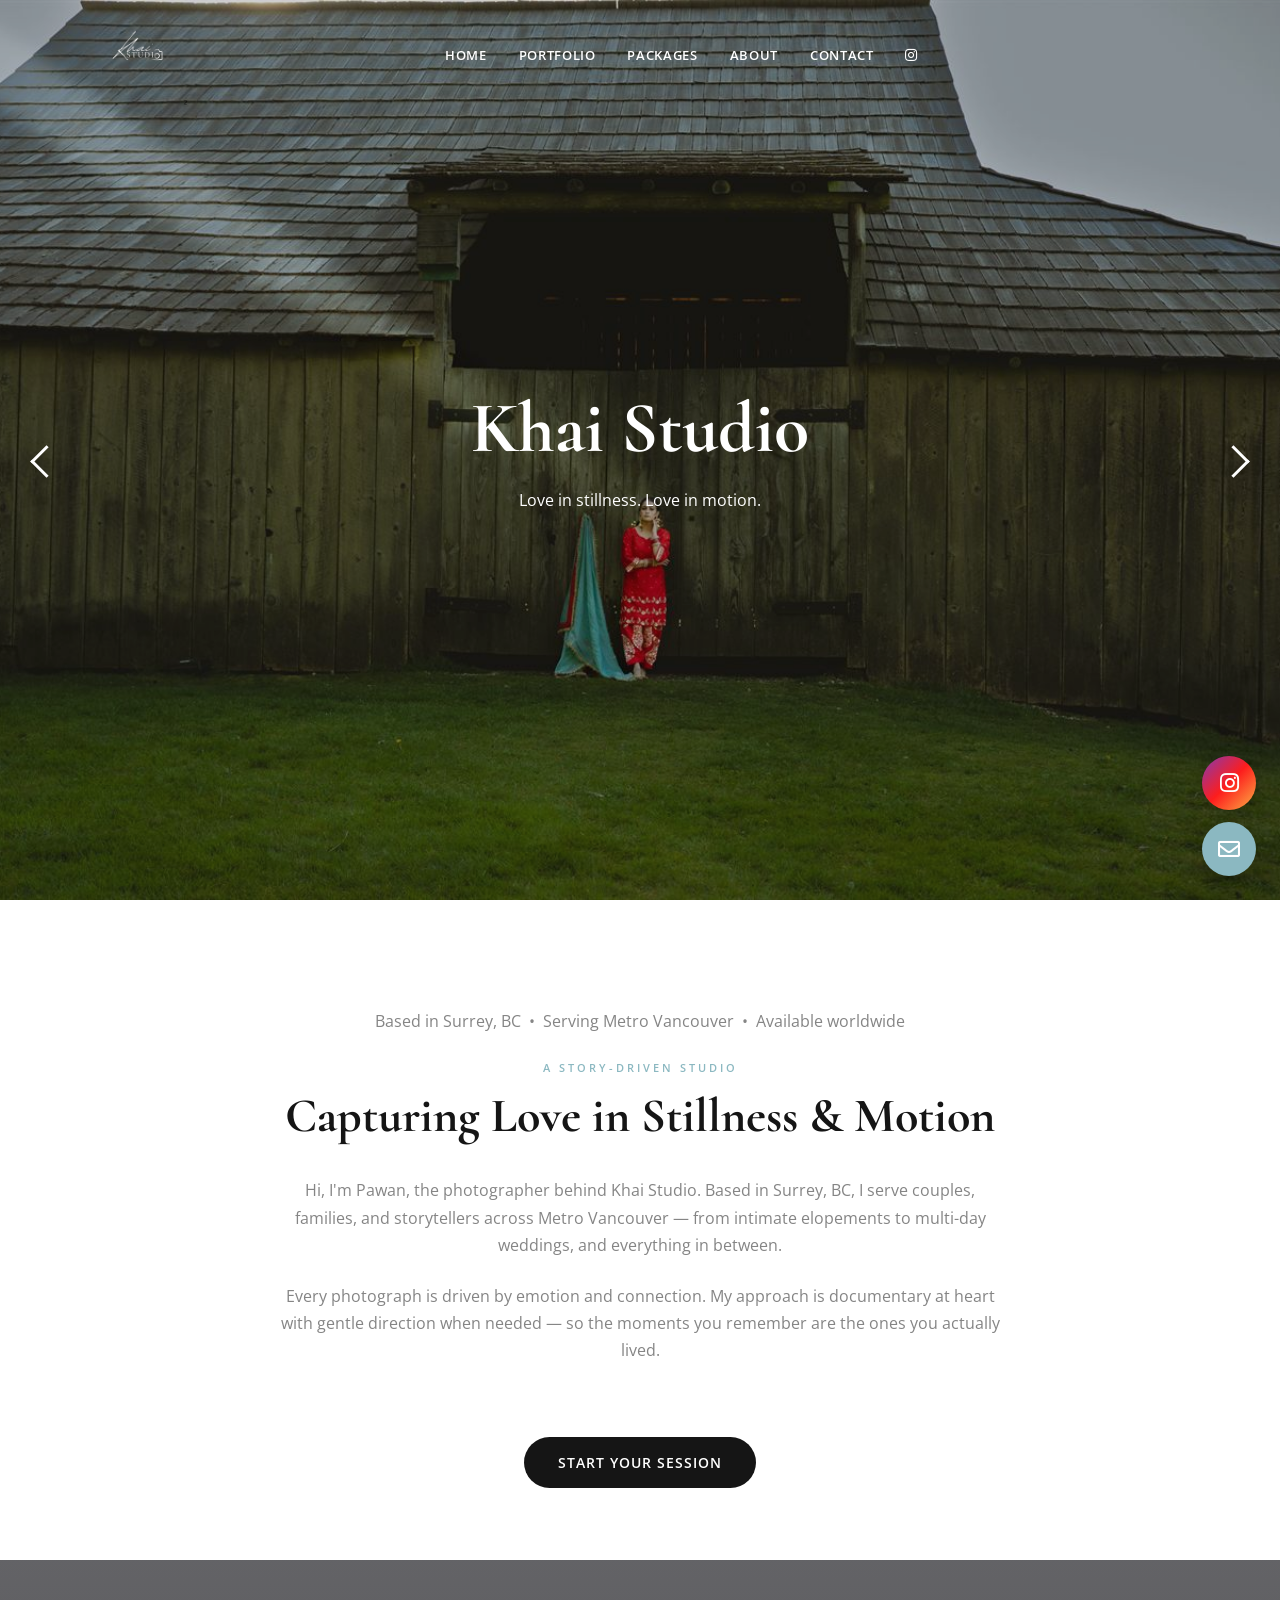
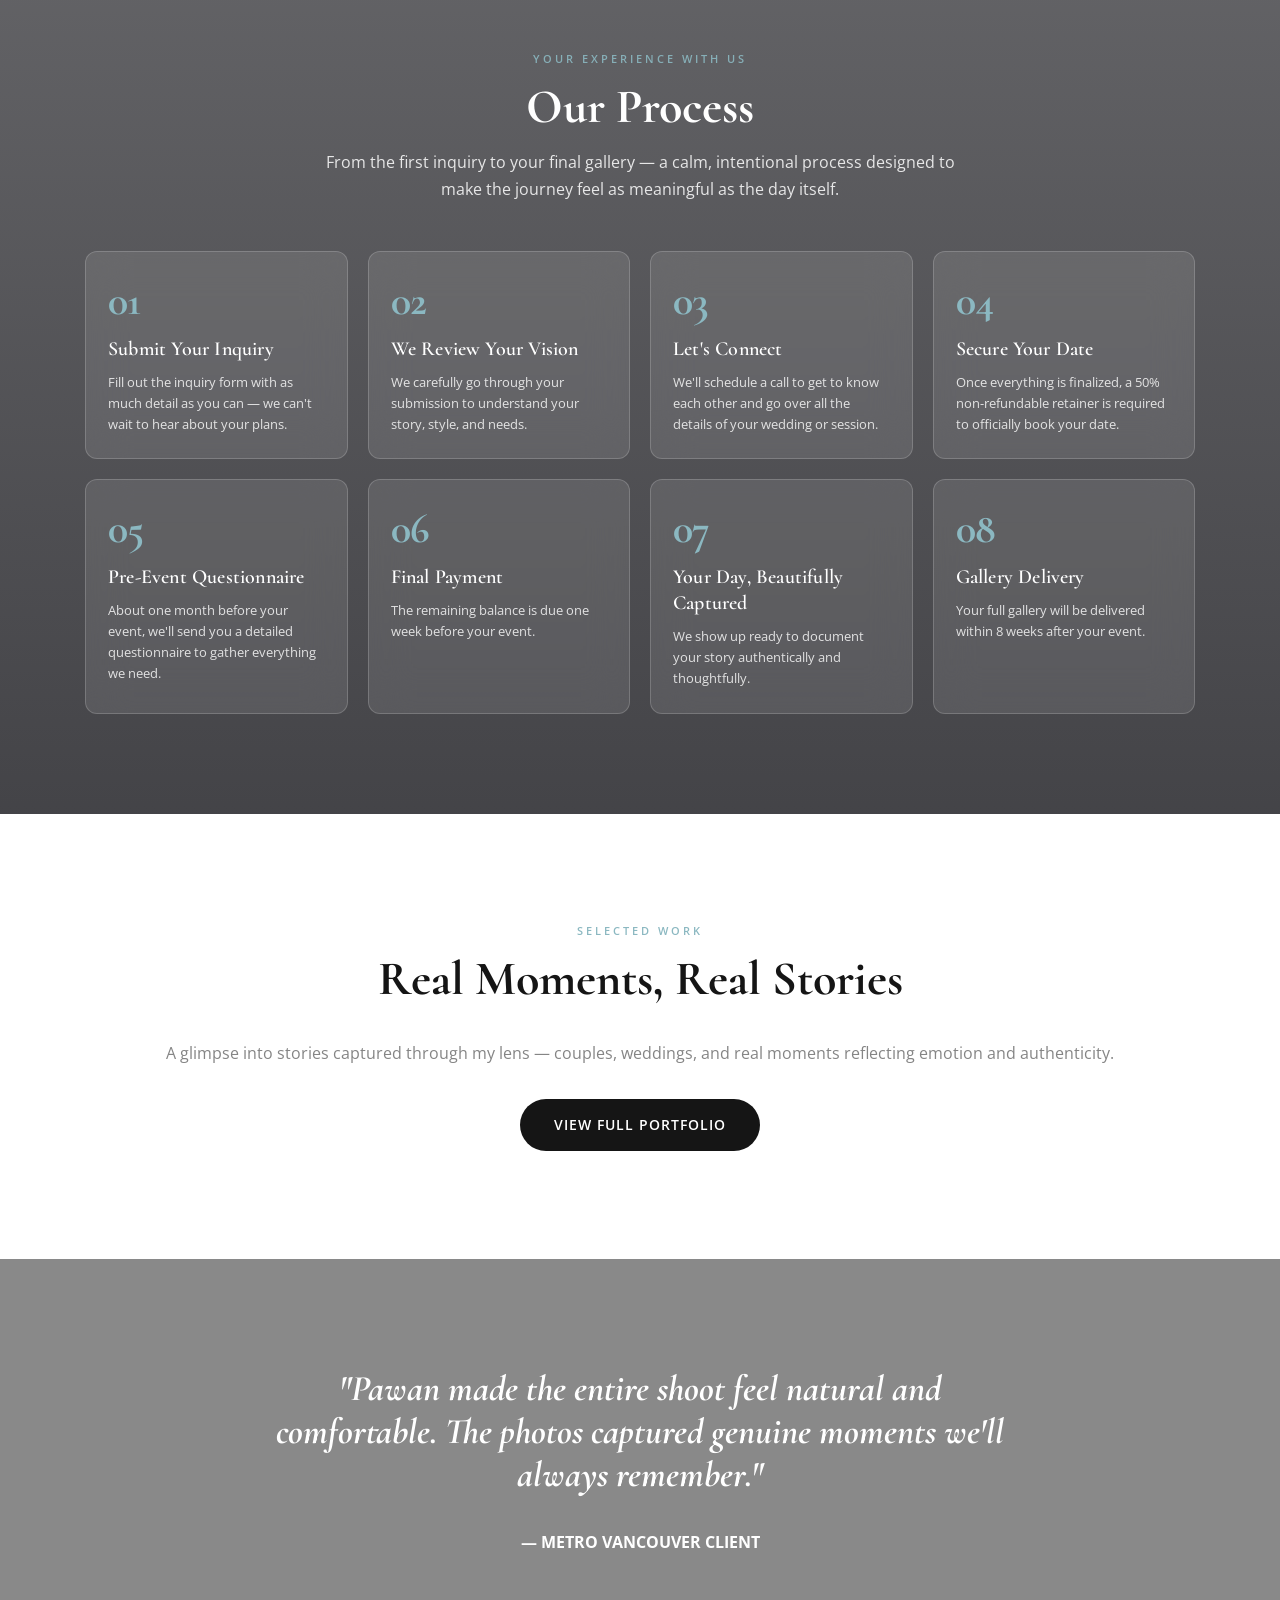
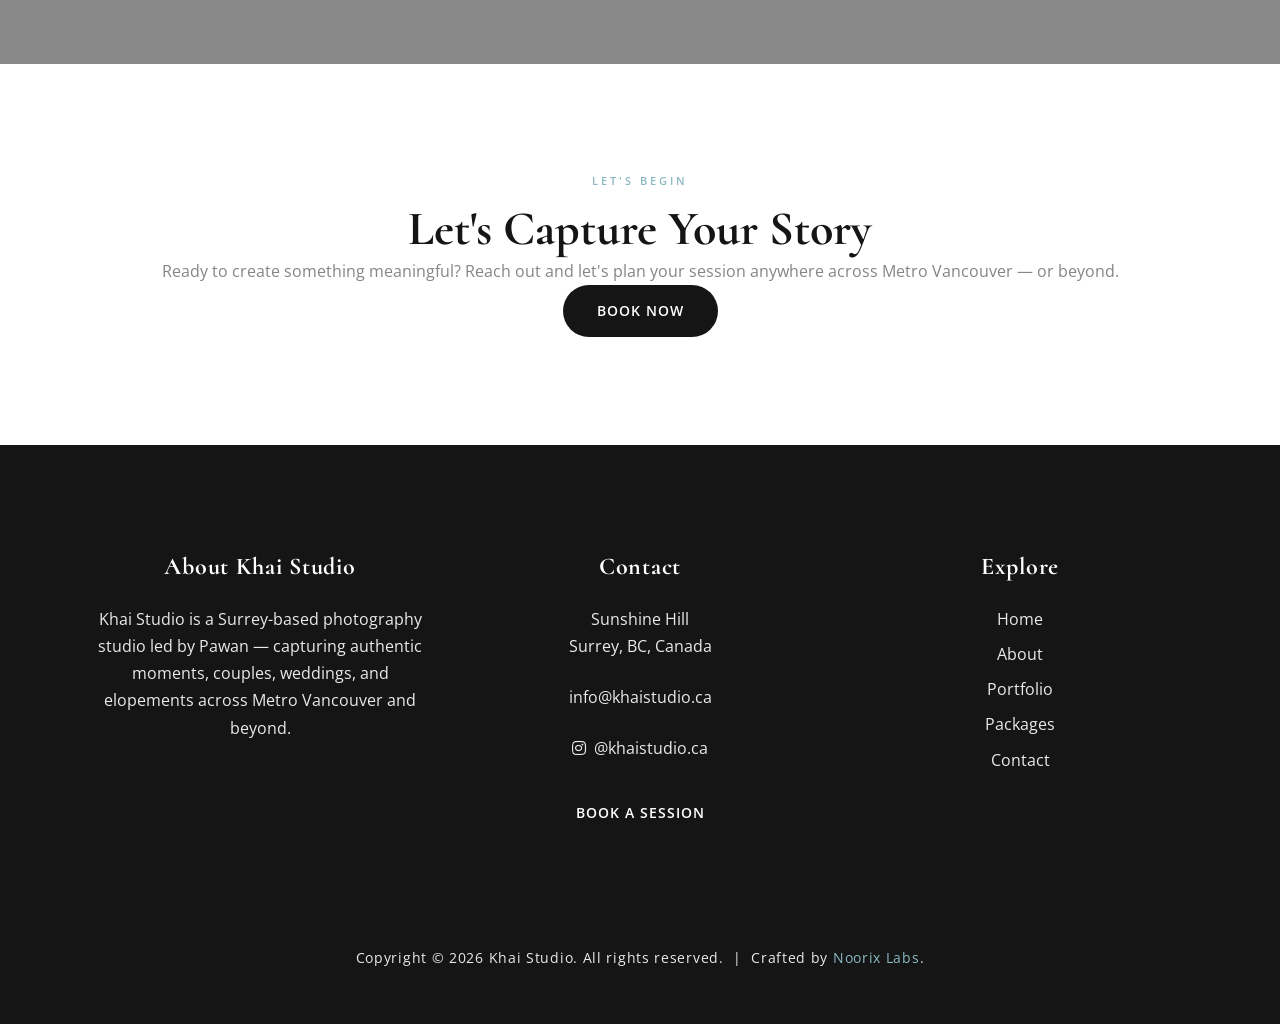
==== commit 8a57be03: "git add index.html style.css Update pictures, about, prcess" ====
--- a/index.html
+++ b/index.html
@@ -95,7 +95,7 @@
 		<div class="owl-carousel owl-theme home-slider">
 
 			<div class="slider-post slider-item-box-bkg">
-				<div class="slider-img" style="background-image:url('images/home/slider-1.jpg');"></div>
+				<div class="slider-img" style="background-image:url('images/home/slider-001-landscape.jpg');"></div>
 				<div class="container slider-caption">
 					<div class="slider-text">
 						<h1>Khai Studio</h1>
@@ -105,7 +105,7 @@
 			</div>
 
 			<div class="slider-post slider-item-box-bkg">
-				<div class="slider-img" style="background-image:url('images/home/slider-2.jpg');"></div>
+				<div class="slider-img" style="background-image:url('images/home/slider-002-landscape.jpg');"></div>
 				<div class="container slider-caption">
 					<div class="slider-text">
 						<h2>Couples, Weddings &amp; Elopements</h2>
@@ -115,7 +115,7 @@
 			</div>
 
 			<div class="slider-post slider-item-box-bkg">
-				<div class="slider-img" style="background-image:url('images/home/slider-3.jpg');"></div>
+				<div class="slider-img" style="background-image:url('images/home/slider-003-landscape.jpg');"></div>
 				<div class="container slider-caption">
 					<div class="slider-text">
 						<h2>Your Story, Beautifully Held</h2>
@@ -163,47 +163,69 @@
 	</div>
 
 	<!-- ══════════ HOW I WORK — frosted glass on photo backdrop ══════════ -->
-	<section class="process-section" style="background-image:url('images/home/slider-2.jpg');">
-		<div class="container">
-			<span class="eyebrow eyebrow-on-dark">A Three-Step Experience</span>
-			<h2 class="section-title">How I Work</h2>
-			<p class="process-intro">
-				From the first conversation to the final delivery — a calm, collaborative process designed
-				to make you feel comfortable, confident, and cared for.
-			</p>
-
-			<div class="process-grid">
-
-				<div class="process-card">
-					<div class="process-step-num">01</div>
-					<h3>Plan</h3>
-					<p>
-						We start with a conversation — your story, your vision, your dates.
-						I help shape the mood board, location, and timeline so the day flows effortlessly.
-					</p>
-				</div>
-
-				<div class="process-card">
-					<div class="process-step-num">02</div>
-					<h3>Shoot</h3>
-					<p>
-						Documentary at heart with gentle direction when needed. I capture how the day actually felt —
-						the laughs, the quiet glances, the unguarded moments.
-					</p>
-				</div>
-
-				<div class="process-card">
-					<div class="process-step-num">03</div>
-					<h3>Deliver</h3>
-					<p>
-						Your fully edited gallery arrives through a private online link —
-						ready to download, share with family, and keep forever.
-					</p>
-				</div>
-
-			</div>
-		</div>
-	</section>
+	<!-- ══════════ OUR PROCESS — frosted glass on photo backdrop ══════════ -->
+<section class="process-section" style="background-image:url('images/home/slider-2.jpg');">
+    <div class="container">
+        <span class="eyebrow eyebrow-on-dark">Your Experience With Us</span>
+        <h2 class="section-title">Our Process</h2>
+        <p class="process-intro">
+            From the first inquiry to your final gallery — a calm, intentional process
+            designed to make the journey feel as meaningful as the day itself.
+        </p>
+
+        <div class="process-grid process-grid-4">
+
+            <div class="process-card">
+                <div class="process-step-num">01</div>
+                <h3>Submit Your Inquiry</h3>
+                <p>Fill out the inquiry form with as much detail as you can — we can't wait to hear about your plans.</p>
+            </div>
+
+            <div class="process-card">
+                <div class="process-step-num">02</div>
+                <h3>We Review Your Vision</h3>
+                <p>We carefully go through your submission to understand your story, style, and needs.</p>
+            </div>
+
+            <div class="process-card">
+                <div class="process-step-num">03</div>
+                <h3>Let's Connect</h3>
+                <p>We'll schedule a call to get to know each other and go over all the details of your wedding or session.</p>
+            </div>
+
+            <div class="process-card">
+                <div class="process-step-num">04</div>
+                <h3>Secure Your Date</h3>
+                <p>Once everything is finalized, a 50% non-refundable retainer is required to officially book your date.</p>
+            </div>
+
+            <div class="process-card">
+                <div class="process-step-num">05</div>
+                <h3>Pre-Event Questionnaire</h3>
+                <p>About one month before your event, we'll send you a detailed questionnaire to gather everything we need.</p>
+            </div>
+
+            <div class="process-card">
+                <div class="process-step-num">06</div>
+                <h3>Final Payment</h3>
+                <p>The remaining balance is due one week before your event.</p>
+            </div>
+
+            <div class="process-card">
+                <div class="process-step-num">07</div>
+                <h3>Your Day, Beautifully Captured</h3>
+                <p>We show up ready to document your story authentically and thoughtfully.</p>
+            </div>
+
+            <div class="process-card">
+                <div class="process-step-num">08</div>
+                <h3>Gallery Delivery</h3>
+                <p>Your full gallery will be delivered within 8 weeks after your event.</p>
+            </div>
+
+        </div>
+    </div>
+</section>
 
 	<!-- ══════════ FEATURED WORK CTA ══════════ -->
 	<div class="page-holder">
@@ -222,7 +244,7 @@
 		</section>
 
 		<!-- ══════════ TESTIMONIAL / PARALLAX ══════════ -->
-		<section class="parallax section-holder" style="background-image:url('images/home/slider-2.jpg');">
+		<section class="parallax section-holder" style="background-image:url('images/home/slider-003-landscape.jpg');">
 			<div class="container parallax-content alignc">
 				<div class="row">
 					<div class="col-lg-8 offset-lg-2">
--- a/style.css
+++ b/style.css
@@ -1842,107 +1842,121 @@
    Used on homepage for "How I Work" section
 ═══════════════════════════════════════════════════════════════════════ */
 
+/* ═══════════════════════════════════════════════════════════════════════
+   PROCESS STEPS — frosted glass cards on photo background
+   ═══════════════════════════════════════════════════════════════════════ */
+
 .process-section {
-	position: relative;
-	padding: 90px 0 100px;
-	background-position: center center;
-	background-size: cover;
-	background-repeat: no-repeat;
-	margin-bottom: 108px;
-	color: #fff;
+    position: relative;
+    padding: 90px 0 100px;
+    background-position: center center;
+    background-size: cover;
+    background-repeat: no-repeat;
+    margin-bottom: 108px;
+    color: #fff;
 }
 
 .process-section::before {
-	content: '';
-	position: absolute;
-	inset: 0;
-	background: linear-gradient(rgba(15, 15, 20, 0.65), rgba(15, 15, 20, 0.75));
-	z-index: 1;
+    content: '';
+    position: absolute;
+    inset: 0;
+    background: linear-gradient(rgba(15, 15, 20, 0.65), rgba(15, 15, 20, 0.78));
+    z-index: 1;
 }
 
 .process-section .container {
-	position: relative;
-	z-index: 2;
+    position: relative;
+    z-index: 2;
 }
 
 .process-section .section-title {
-	color: #fff;
-	text-align: center;
-	margin-bottom: 12px;
+    color: #fff;
+    text-align: center;
+    margin-bottom: 12px;
 }
 
 .process-section .process-intro {
-	color: rgba(255, 255, 255, 0.85);
-	text-align: center;
-	max-width: 640px;
-	margin: 0 auto 48px;
-	font-size: 16px;
-	line-height: 1.7;
-}
-
+    color: rgba(255, 255, 255, 0.85);
+    text-align: center;
+    max-width: 640px;
+    margin: 0 auto 48px;
+    font-size: 16px;
+    line-height: 1.7;
+}
+
+/* ── 4-column grid for 8 cards (2 rows of 4) ── */
 .process-grid {
-	display: grid;
-	grid-template-columns: repeat(3, 1fr);
-	gap: 24px;
-	margin-top: 16px;
+    display: grid;
+    grid-template-columns: repeat(4, 1fr);
+    gap: 20px;
+    margin-top: 16px;
 }
 
 .process-card {
-	background: rgba(255, 255, 255, 0.10);
-	backdrop-filter: blur(20px);
-	-webkit-backdrop-filter: blur(20px);
-	border: 1px solid rgba(255, 255, 255, 0.18);
-	padding: 36px 28px 32px;
-	border-radius: 14px;
-	text-align: center;
-	transition: transform 0.3s ease, background 0.3s ease;
+    background: rgba(255, 255, 255, 0.10);
+    backdrop-filter: blur(20px);
+    -webkit-backdrop-filter: blur(20px);
+    border: 1px solid rgba(255, 255, 255, 0.18);
+    padding: 28px 22px 24px;
+    border-radius: 12px;
+    text-align: left;
+    transition: transform 0.3s ease, background 0.3s ease;
 }
 
 .process-card:hover {
-	transform: translateY(-6px);
-	background: rgba(255, 255, 255, 0.14);
+    transform: translateY(-5px);
+    background: rgba(255, 255, 255, 0.16);
 }
 
 .process-step-num {
-	font-family: var(--headings-font);
-	font-size: 60px;
-	font-weight: 700;
-	color: var(--primary-color);
-	line-height: 1;
-	margin-bottom: 14px;
-	letter-spacing: -1px;
-	opacity: 0.95;
+    font-family: 'Cormorant', serif;
+    font-size: 42px;
+    font-weight: 700;
+    color: #8bb8c1;
+    line-height: 1;
+    margin-bottom: 14px;
+    letter-spacing: -1px;
 }
 
 .process-card h3 {
-	font-family: var(--headings-font);
-	font-size: 1.6rem;
-	font-weight: 600;
-	color: #fff;
-	margin-bottom: 12px;
-	letter-spacing: 0.3px;
+    font-family: 'Cormorant', serif;
+    font-size: 1.25rem;
+    font-weight: 600;
+    color: #fff;
+    margin-bottom: 10px;
+    line-height: 1.3;
+    letter-spacing: 0.2px;
 }
 
 .process-card p {
-	font-size: 14px;
-	color: rgba(255, 255, 255, 0.85);
-	line-height: 1.7;
-	margin: 0;
-}
-
-/* Responsive */
+    font-size: 13px;
+    color: rgba(255, 255, 255, 0.82);
+    line-height: 1.6;
+    margin: 0;
+}
+
+/* ── Tablet — 2 columns (4 rows of 2) ── */
 @media (max-width: 991px) {
-	.process-grid {
-		grid-template-columns: 1fr;
-		max-width: 460px;
-		margin: 0 auto;
-		gap: 18px;
-	}
-	.process-section {
-		padding: 60px 0 70px;
-	}
-}
-
+    .process-grid {
+        grid-template-columns: repeat(2, 1fr);
+        gap: 16px;
+    }
+    .process-section {
+        padding: 60px 0 70px;
+    }
+}
+
+/* ── Mobile — 1 column ── */
+@media (max-width: 575px) {
+    .process-grid {
+        grid-template-columns: 1fr;
+        max-width: 380px;
+        margin: 0 auto;
+    }
+    .process-card {
+        padding: 24px 20px;
+    }
+}
 
 /* ═══════════════════════════════════════════════════════════════════════
    24. PACKAGES PAGE — alternating contrast backgrounds
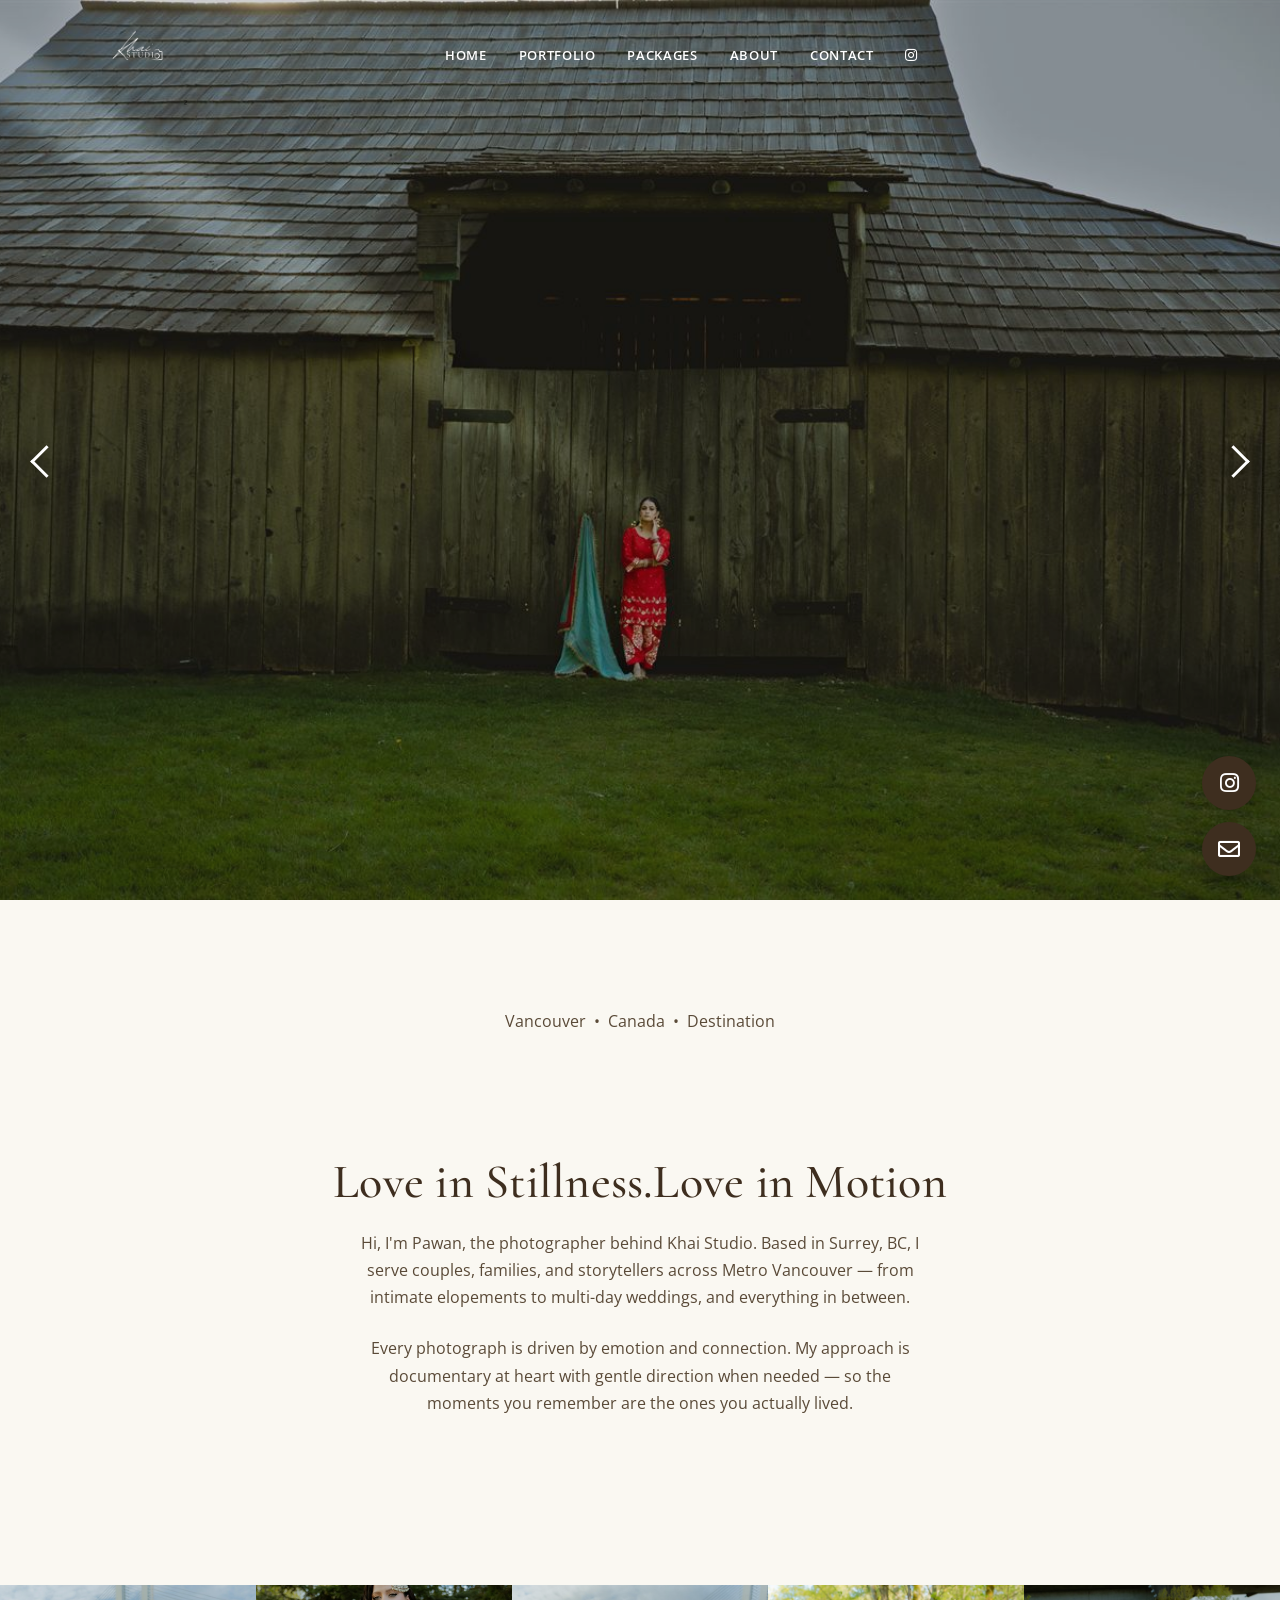
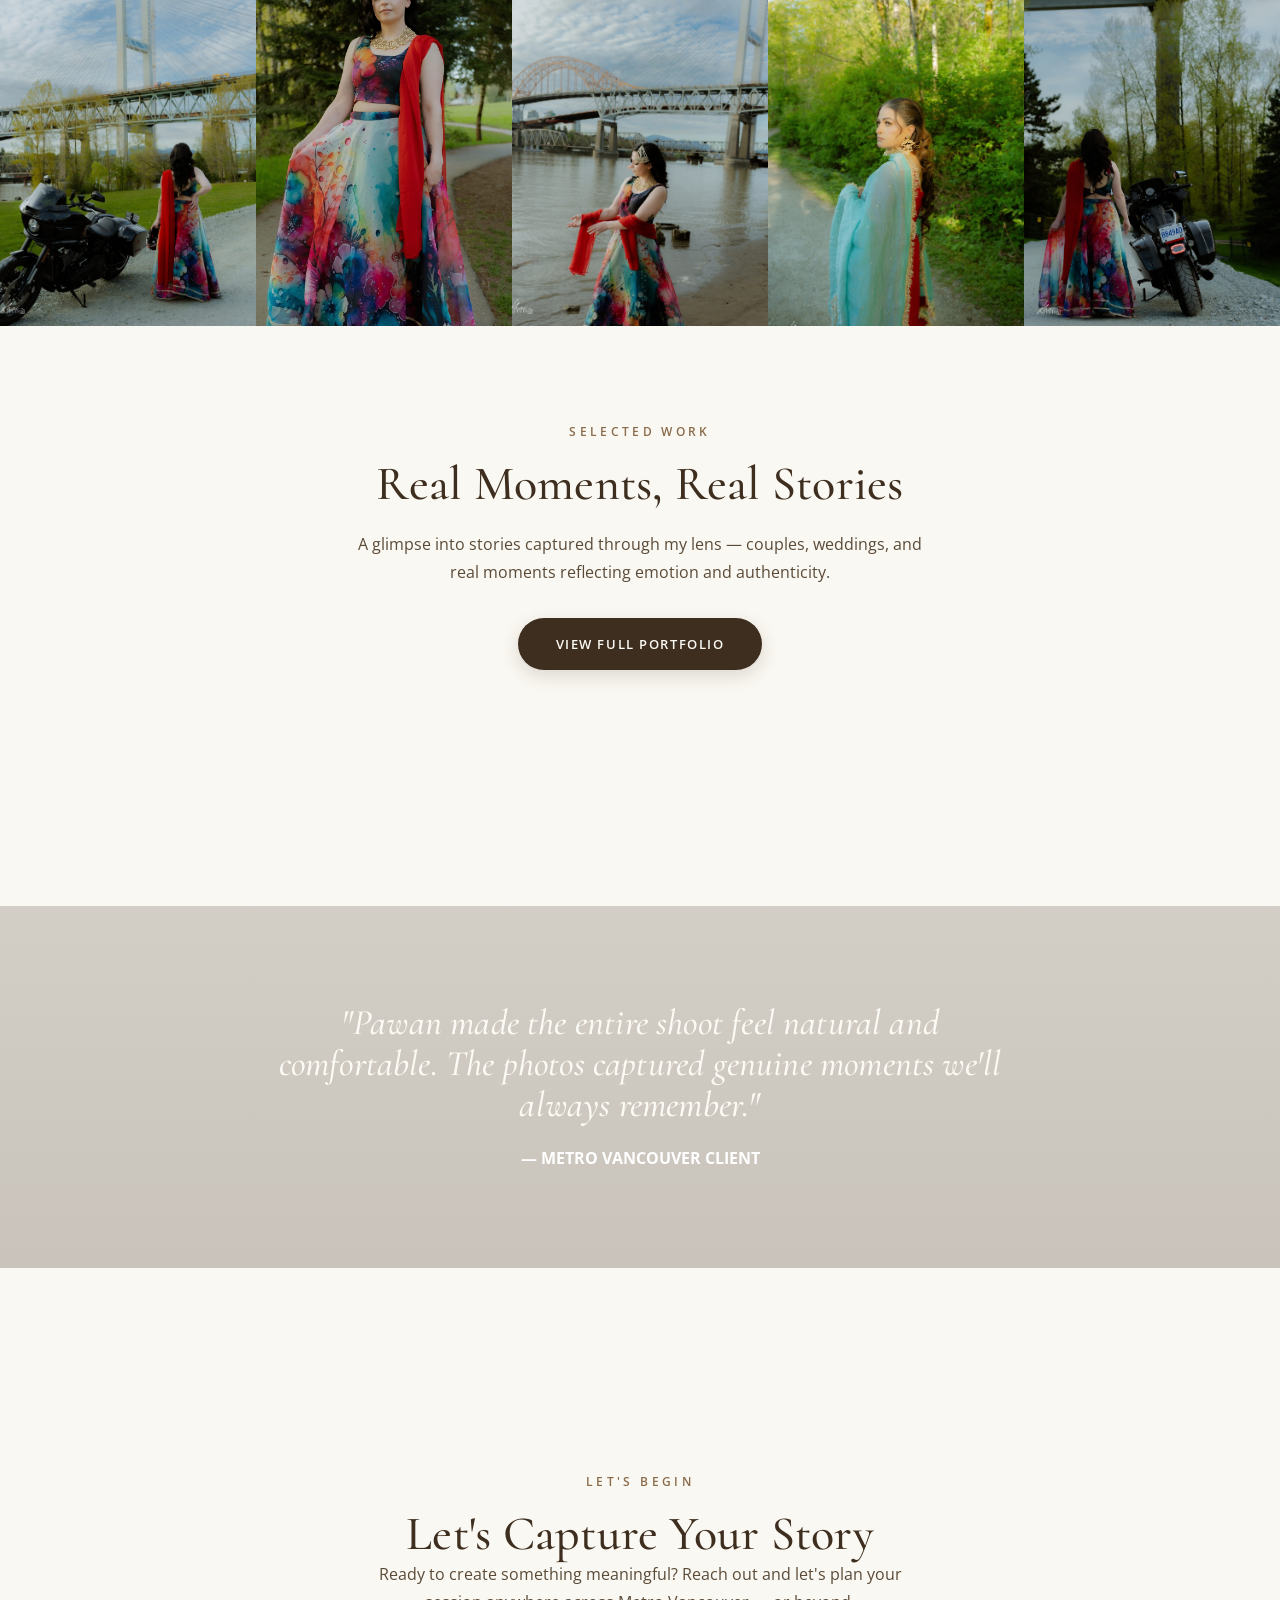
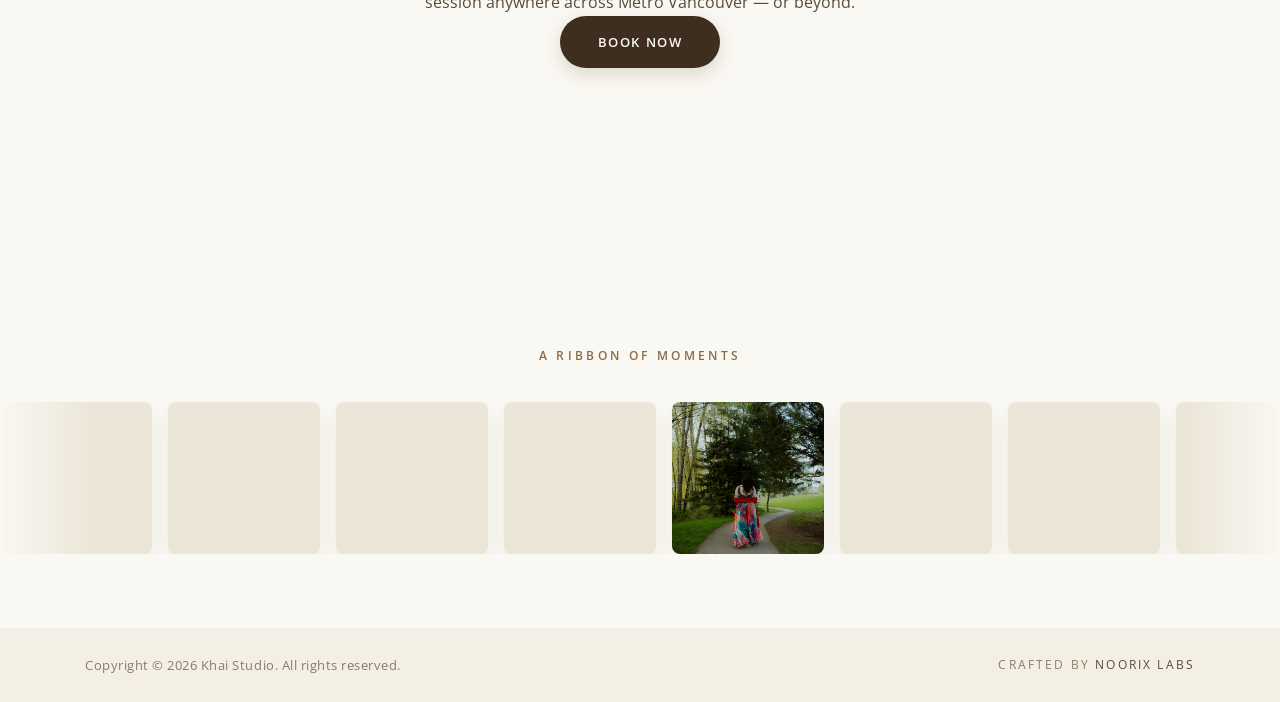
==== commit e1481201: "updated color sceme, added ribbon of pictures, new contact page layout" ====
--- a/index.html
+++ b/index.html
@@ -71,6 +71,7 @@
 	<link rel="stylesheet" href="css/fontawesome/css/all.css">
 	<link rel="stylesheet" href="js/owl-carousel/owl.carousel.css">
 	<link rel="stylesheet" href="style.css">
+	<link rel="stylesheet" href="theme-v7.css?v=8">
 
 	<link rel="icon" href="images/icons/favicon-32x32.png" sizes="32x32">
 	<link rel="icon" href="images/icons/favicon-192x192.png" sizes="192x192">
@@ -88,39 +89,31 @@
 
 <body class="home">
 
+	<a class="skip-link" href="#main-content">Skip to content</a>
 	<div id="header"></div>
 
 	<!-- ══════════ HOME SLIDER ══════════ -->
-	<div class="slider-container">
+	<div class="slider-container" id="main-content" tabindex="-1">
 		<div class="owl-carousel owl-theme home-slider">
 
 			<div class="slider-post slider-item-box-bkg">
 				<div class="slider-img" style="background-image:url('images/home/slider-001-landscape.jpg');"></div>
 				<div class="container slider-caption">
-					<div class="slider-text">
-						<h1>Khai Studio</h1>
-						<p>Love in stillness. Love in motion.</p>
-					</div>
+					
 				</div>
 			</div>
 
 			<div class="slider-post slider-item-box-bkg">
 				<div class="slider-img" style="background-image:url('images/home/slider-002-landscape.jpg');"></div>
 				<div class="container slider-caption">
-					<div class="slider-text">
-						<h2>Couples, Weddings &amp; Elopements</h2>
-						<p>Surrey &amp; Metro Vancouver — captured with intention and story.</p>
-					</div>
+					
 				</div>
 			</div>
 
 			<div class="slider-post slider-item-box-bkg">
 				<div class="slider-img" style="background-image:url('images/home/slider-003-landscape.jpg');"></div>
 				<div class="container slider-caption">
-					<div class="slider-text">
-						<h2>Your Story, Beautifully Held</h2>
-						<p>From quiet glances to vibrant celebrations — every moment deserves to be remembered.</p>
-					</div>
+					
 				</div>
 			</div>
 
@@ -128,7 +121,7 @@
 	</div>
 
 	<p class="alignc margin-t16">
-		Based in Surrey, BC &nbsp;&bull;&nbsp; Serving Metro Vancouver &nbsp;&bull;&nbsp; Available worldwide
+		Vancouver &nbsp;&bull;&nbsp; Canada &nbsp;&bull;&nbsp; Destination
 	</p>
 
 	<!-- ══════════ INTRO ══════════ -->
@@ -138,9 +131,9 @@
 			<div class="container">
 				<div class="row">
 					<div class="col-lg-8 offset-lg-2">
-						<span class="eyebrow">A Story-Driven Studio</span>
+						
 						<h2 class="section-title margin-b32">
-							Capturing Love in Stillness &amp; Motion
+							 Love in Stillness.Love in Motion
 						</h2>
 						<p>
 							Hi, I'm Pawan, the photographer behind Khai Studio. Based in Surrey, BC,
@@ -155,77 +148,18 @@
 				</div>
 			</div>
 		</section>
-
-		<div class="alignc margin-t32 margin-b72">
-			<a href="contact.html" class="view-more">Start Your Session</a>
-		</div>
-
-	</div>
+</div>
 
 	<!-- ══════════ HOW I WORK — frosted glass on photo backdrop ══════════ -->
-	<!-- ══════════ OUR PROCESS — frosted glass on photo backdrop ══════════ -->
-<section class="process-section" style="background-image:url('images/home/slider-2.jpg');">
-    <div class="container">
-        <span class="eyebrow eyebrow-on-dark">Your Experience With Us</span>
-        <h2 class="section-title">Our Process</h2>
-        <p class="process-intro">
-            From the first inquiry to your final gallery — a calm, intentional process
-            designed to make the journey feel as meaningful as the day itself.
-        </p>
-
-        <div class="process-grid process-grid-4">
-
-            <div class="process-card">
-                <div class="process-step-num">01</div>
-                <h3>Submit Your Inquiry</h3>
-                <p>Fill out the inquiry form with as much detail as you can — we can't wait to hear about your plans.</p>
-            </div>
-
-            <div class="process-card">
-                <div class="process-step-num">02</div>
-                <h3>We Review Your Vision</h3>
-                <p>We carefully go through your submission to understand your story, style, and needs.</p>
-            </div>
-
-            <div class="process-card">
-                <div class="process-step-num">03</div>
-                <h3>Let's Connect</h3>
-                <p>We'll schedule a call to get to know each other and go over all the details of your wedding or session.</p>
-            </div>
-
-            <div class="process-card">
-                <div class="process-step-num">04</div>
-                <h3>Secure Your Date</h3>
-                <p>Once everything is finalized, a 50% non-refundable retainer is required to officially book your date.</p>
-            </div>
-
-            <div class="process-card">
-                <div class="process-step-num">05</div>
-                <h3>Pre-Event Questionnaire</h3>
-                <p>About one month before your event, we'll send you a detailed questionnaire to gather everything we need.</p>
-            </div>
-
-            <div class="process-card">
-                <div class="process-step-num">06</div>
-                <h3>Final Payment</h3>
-                <p>The remaining balance is due one week before your event.</p>
-            </div>
-
-            <div class="process-card">
-                <div class="process-step-num">07</div>
-                <h3>Your Day, Beautifully Captured</h3>
-                <p>We show up ready to document your story authentically and thoughtfully.</p>
-            </div>
-
-            <div class="process-card">
-                <div class="process-step-num">08</div>
-                <h3>Gallery Delivery</h3>
-                <p>Your full gallery will be delivered within 8 weeks after your event.</p>
-            </div>
-
-        </div>
-    </div>
-</section>
+
+	<!-- ══════════ PREMIUM IMAGE STRIP (section separator) ══════════ -->
+	<section class="image-strip" aria-label="A glimpse of recent work">
+		<a class="image-strip__item" href="gallery.html"><img loading="lazy" decoding="async" src="images/albums/gal-2/khai-004-portrait.jpg" alt="Couples photography — Khai Studio"><span class="image-strip__cap">Couples</span></a>
+		<a class="image-strip__item" href="gallery.html"><img loading="lazy" decoding="async" src="images/albums/gal-2/khai-013-tall.jpg" alt="Wedding photography — Khai Studio"><span class="image-strip__cap">Weddings</span></a>
+		<a class="image-strip__item" href="gallery.html"><img loading="lazy" decoding="async" src="images/albums/gal-2/khai-020-portrait.jpg" alt="Elopement photography — Khai Studio"><span class="image-strip__cap">Elopements</span></a>
+		<a class="image-strip__item" href="gallery.html"><img loading="lazy" decoding="async" src="images/albums/gal-2/khai-032-tall.jpg" alt="Metro Vancouver photography — Khai Studio"><span class="image-strip__cap">Metro Vancouver</span></a>
+		<a class="image-strip__item" href="gallery.html"><img loading="lazy" decoding="async" src="images/albums/gal-2/khai-045-portrait.jpg" alt="Destination photography — Khai Studio"><span class="image-strip__cap">Destination</span></a>
+	</section>
 
 	<!-- ══════════ FEATURED WORK CTA ══════════ -->
 	<div class="page-holder">
@@ -274,36 +208,8 @@
 
 	<div id="footer"></div>
 
-	<script src="js/jquery.js"></script>
-	<script src="js/jquery-migrate.min.js"></script>
-	<script src="css/bootstrap/js/popper.js"></script>
-	<script src="css/bootstrap/js/bootstrap.js"></script>
-	<script src="js/easing.js"></script>
-	<script src="js/fitvids.js"></script>
-	<script src="js/owl-carousel/owl.carousel.js"></script>
-	<script src="js/isotope.js"></script>
-	<script src="js/simple-lightbox.js"></script>
-
-	<script>
-		document.addEventListener("DOMContentLoaded", function () {
-			fetch("partials/header.html")
-				.then(function (r) { return r.text(); })
-				.then(function (html) {
-					document.getElementById("header").innerHTML = html;
-					var s = document.createElement("script");
-					s.src = "js/init.js";
-					document.body.appendChild(s);
-				});
-			fetch("partials/footer.html")
-				.then(function (r) { return r.text(); })
-				.then(function (html) {
-					document.getElementById("footer").innerHTML = html;
-				});
-		});
-	</script>
-
-	<script src="js/jquery.form.min.js"></script>
-	<script src="js/contactform.js"></script>
+	<!-- Single JS entry: loads vendors, partials, and all page logic -->
+	<script src="js/app.js?v=8"></script>
 </body>
 
 </html>
--- a/style.css
+++ b/style.css
@@ -62,6 +62,7 @@
 	--headings-h4-size: 2rem;
 	--headings-h5-size: 1.5rem;
 	--headings-h6-size: 1rem;
+	--ribbon-background-color: #FAF8F2;
 }
 
 * {
@@ -1290,7 +1291,7 @@
 
 .widgettitle,
 .widgettitle2 h5 {
-	color: #151515;
+	color: #f9e0e0;
 	font-weight: 700;
 	font-size: 1.5rem;
 	letter-spacing: 0.03em;
@@ -1311,6 +1312,9 @@
 	margin-top: 108px;
 	padding: 0 0 54px 0;
 	background: var(--footer-background-color);
+}
+.bg-ribbon{
+	background: var(--ribbon-background-color);
 }
 
 .footer-widgets { padding-top: 108px; }
--- a/theme-v7.css
+++ b/theme-v7.css
@@ -0,0 +1,391 @@
+/* ═══════════════════════════════════════════════════════════════════════
+   KHAI STUDIO — OFF-WHITE v7 THEME LAYER
+   ───────────────────────────────────────────────────────────────────────
+   Loaded AFTER style.css. Refines the existing Noorix/Gleam framework into
+   the Off-White v7 design language: off-white + light beige, warm brown
+   type, editorial spacing, soft shadows, subtle micro-interactions.
+   No architecture, markup structure, or JS logic is replaced here — this
+   is a pure presentation layer.
+   ═══════════════════════════════════════════════════════════════════════ */
+
+/* ── 0. PALETTE (override framework variables) ─────────────────────────── */
+:root{
+  --paper:#FAF8F2;          /* off-white */
+  --beige:#F4EFE5;          /* light beige */
+  --beige-deep:#ECE6D9;     /* panel beige */
+  --brown:#5A4A38;          /* body brown */
+  --brown-deep:#3E2E1F;     /* heading brown */
+  --brown-accent:#8A6B4A;   /* accent brown */
+  --brown-dark:#6E5236;     /* accent hover */
+  --line:rgba(90,74,56,.16);
+  --muted:#8A7B66;
+  --shadow-sm:0 1px 2px rgba(62,46,31,.04),0 8px 24px rgba(62,46,31,.06);
+  --shadow-md:0 2px 6px rgba(62,46,31,.05),0 24px 60px rgba(62,46,31,.10);
+
+  /* remap framework tokens */
+  --body-background:var(--paper);
+  --body-color:var(--brown);
+  --headings-color:var(--brown-deep);
+  --primary-color:var(--brown-accent);
+  --primary-dark:var(--brown-dark);
+  --footer-background-color:var(--beige);
+  --footer-color:var(--brown);
+  --footer-title-color:var(--brown-deep);
+}
+
+html,body{background:var(--paper);color:var(--brown);}
+body{-webkit-font-smoothing:antialiased;text-rendering:optimizeLegibility;}
+
+/* ── 1. TYPOGRAPHY HIERARCHY ──────────────────────────────────────────── */
+h1,h2,h3,h4,h5,h6,.h1,.h2,.h3{color:var(--brown-deep);letter-spacing:.005em;}
+h2,.h2,.section-title{font-weight:500;line-height:1.14;}
+p{color:var(--brown);}
+a{color:var(--brown-accent);}
+a:hover{color:var(--brown-dark);}
+
+.eyebrow{color:var(--brown-accent);font-size:12px;letter-spacing:.28em;font-weight:600;margin-bottom:14px;}
+.eyebrow-on-dark{color:#F3ECDF;opacity:.92;}
+
+/* generous, consistent section rhythm */
+.section-holder{padding-top:96px;padding-bottom:96px;}
+.section-title{margin-bottom:20px;}
+.page-holder p{max-width:64ch;}
+.alignc .page-holder p,.section-holder.alignc p{margin-left:auto;margin-right:auto;}
+
+/* ── 2. HEADER (light, legible on hero + no-hero pages) ───────────────── */
+.nav-fixed-top{
+  background:rgba(250,248,242,.9);
+  backdrop-filter:blur(10px);-webkit-backdrop-filter:blur(10px);
+  box-shadow:0 1px 0 var(--line),0 10px 30px rgba(62,46,31,.05);
+}
+.nav-fixed-top .menu-nav li a,
+.no-top-image .menu-nav li a{color:var(--brown-deep);}
+.nav-fixed-top .menu-nav li a:hover,
+.nav-fixed-top .menu-nav>li:hover>a,
+.nav-fixed-top .menu-nav>li.current-menu-item>a,
+.no-top-image .menu-nav li a:hover,
+.no-top-image .menu-nav>li:hover>a,
+.no-top-image .menu-nav>li.current-menu-item>a{color:var(--brown-accent);}
+.nav-fixed-top .menu-nav>li:hover>a:before,
+.nav-fixed-top .menu-nav li.current-menu-item>a:before,
+.no-top-image .menu-nav>li:hover>a:before,
+.no-top-image .menu-nav li.current-menu-item>a:before{border-color:var(--brown-accent);}
+.nav-fixed-top .icon-bar,.no-top-image .icon-bar,
+.nav-fixed-top .icon-bar:before,.nav-fixed-top .icon-bar:after,
+.no-top-image .icon-bar:before,.no-top-image .icon-bar:after{background:var(--brown-deep);}
+.nav-fixed-top .social-instagram,.no-top-image .social-instagram{color:var(--brown-deep);}
+
+/* pages without a hero: give the header a solid off-white bar */
+body.no-top-image .main-header{
+  background:var(--paper);
+  border-bottom:1px solid var(--line);
+}
+
+/* ── 3. BUTTONS (premium pill + refined micro-interactions) ───────────── */
+a.view-more,.read-more,#submit,.wpcf7-submit,.white-btn,.page-links a{
+  background:var(--brown-deep);
+  color:#FCFAF4;
+  border-radius:99em;
+  letter-spacing:.12em;
+  font-weight:600;
+  box-shadow:0 6px 18px rgba(62,46,31,.16);
+  transition:transform .3s cubic-bezier(.25,1,.35,1),background .3s ease,box-shadow .3s ease;
+}
+a.view-more{padding:15px 38px;text-transform:uppercase;font-size:13px;}
+a.view-more:hover,.read-more:hover,#submit:hover,.white-btn:hover{
+  background:var(--brown-accent);
+  color:#FCFAF4;
+  transform:translateY(-2px);
+  box-shadow:0 12px 28px rgba(62,46,31,.22);
+}
+/* ghost variant used in footer */
+.view-more.white-btn{background:transparent;color:var(--brown-deep);border:1px solid var(--brown-deep);box-shadow:none;}
+.view-more.white-btn:hover{background:var(--brown-deep);color:var(--paper);}
+.about-cta-links .cta-btn{border-color:var(--brown-accent);color:var(--brown-accent);border-radius:99em;transition:all .3s ease;}
+.about-cta-links .cta-btn:hover{background:var(--brown-accent);color:var(--paper);}
+
+/* ── 4. TOP HERO BANNERS (softer, editorial) ─────────────────────────── */
+.top-single-bkg{height:74vh;min-height:460px;margin-bottom:0;}
+.top-single-bkg:before{background:linear-gradient(180deg,rgba(46,34,22,.30),rgba(46,34,22,.42));}
+.single-post-title{font-weight:500;letter-spacing:.01em;}
+.post-subtitle,.page-subtitle{letter-spacing:.22em;}
+
+/* ── 5. PARALLAX / TESTIMONIAL (warm veil, not cold black) ───────────── */
+.parallax:before{background:linear-gradient(180deg,rgba(62,46,31,.42),rgba(62,46,31,.52));}
+.parallax .section-title,.parallax .testimonial-text{color:#FCFAF4;}
+
+/* ── 6. FORMS (soft, tactile) ─────────────────────────────────────────── */
+.comm-field,.contact-field,#msg-contact,.wpcf7-text,.wpcf7-textarea{
+  border:1px solid var(--line);
+  background:var(--paper);
+  color:var(--brown-deep);
+  border-radius:8px;
+  transition:border-color .25s ease,box-shadow .25s ease,background .25s ease;
+}
+.comm-field:focus,#msg-contact:focus{
+  outline:none;border-color:var(--brown-accent);
+  background:#fff;box-shadow:0 0 0 4px rgba(138,107,74,.10);
+}
+.comm-field::placeholder,#msg-contact::placeholder{color:var(--muted);}
+.form-success{background:#F1EBDD;border-left:4px solid var(--brown-accent);color:var(--brown-deep);}
+
+/* ── 7. CARDS / ICON BOXES / CREAM PANELS ─────────────────────────────── */
+.pkg-bg-cream{background:linear-gradient(180deg,var(--beige) 0%,var(--beige-deep) 100%);}
+.pkg-bg-cream::before{background:linear-gradient(90deg,transparent,var(--line),transparent);}
+.icon-box-3-inner{background:var(--beige);color:var(--brown-accent);border-radius:50%;transition:transform .3s ease,background .3s ease;}
+.icon-box-3-wrapper:hover .icon-box-3-inner{transform:translateY(-2px);background:var(--brown-accent);color:var(--paper);}
+.box-title-3{color:var(--brown-deep);}
+
+/* ── 8. LEGACY GALLERY hover (kept for any other page) ────────────────── */
+.gallery-post a:after{background:rgba(62,46,31,.18);}
+
+/* ═══════════════════════════════════════════════════════════════════════
+   9. NEW — PREMIUM IMAGE STRIP  (reusable section separator)
+   Usage: <section class="image-strip"> N × <a class="image-strip__item">
+   ═══════════════════════════════════════════════════════════════════════ */
+.image-strip{
+  display:grid;grid-auto-flow:column;grid-auto-columns:1fr;
+  gap:0;width:100%;margin:0;overflow:hidden;
+  background:var(--beige-deep);
+}
+.image-strip__item{
+  position:relative;display:block;overflow:hidden;
+  aspect-ratio:3/4;min-height:0;
+}
+.image-strip__item img{
+  width:100%;height:100%;object-fit:cover;display:block;
+  transition:transform 1.2s cubic-bezier(.2,.8,.2,1),filter .6s ease;
+  filter:saturate(.96);
+}
+.image-strip__item::after{
+  content:"";position:absolute;inset:0;
+  background:linear-gradient(180deg,rgba(62,46,31,0) 40%,rgba(62,46,31,.28));
+  opacity:0;transition:opacity .5s ease;
+}
+.image-strip__item:hover img{transform:scale(1.06);filter:saturate(1.02);}
+.image-strip__item:hover::after{opacity:1;}
+.image-strip__cap{
+  position:absolute;left:0;right:0;bottom:18px;z-index:2;text-align:center;
+  color:#FCFAF4;font-family:var(--headings-font);font-size:1.15rem;letter-spacing:.02em;
+  opacity:0;transform:translateY(8px);transition:opacity .5s ease,transform .5s ease;
+}
+.image-strip__item:hover .image-strip__cap{opacity:1;transform:none;}
+@media(max-width:900px){.image-strip{grid-auto-flow:row;grid-template-columns:repeat(2,1fr);}.image-strip__item{aspect-ratio:1;}}
+@media(max-width:520px){.image-strip{grid-template-columns:repeat(2,1fr);}}
+
+/* ═══════════════════════════════════════════════════════════════════════
+   10. NEW — PREMIUM FOOTER
+   ═══════════════════════════════════════════════════════════════════════ */
+footer{margin-top:0;padding:0;background:var(--beige);color:var(--brown);}
+.site-footer__top{padding:88px 0 56px;}
+.site-footer__brand{max-width:340px;}
+.site-footer__logo{font-family:var(--headings-font);font-size:2rem;font-weight:600;letter-spacing:.14em;color:var(--brown-deep);margin-bottom:16px;display:inline-block;}
+.site-footer p{color:var(--brown);}
+.site-footer__col-title{
+  font-family:var(--body-font);font-size:12px;letter-spacing:.26em;text-transform:uppercase;
+  color:var(--brown-accent);font-weight:700;margin-bottom:20px;
+}
+.site-footer__links{list-style:none;margin:0;padding:0;}
+.site-footer__links li{margin-bottom:12px;}
+.site-footer__links a{
+  color:var(--brown);text-decoration:none;position:relative;
+  transition:color .25s ease,padding-left .25s ease;
+}
+.site-footer__links a::before{
+  content:"";position:absolute;left:-14px;top:50%;width:6px;height:1px;
+  background:var(--brown-accent);opacity:0;transform:translateY(-50%);transition:all .25s ease;
+}
+.site-footer__links a:hover{color:var(--brown-deep);padding-left:14px;}
+.site-footer__links a:hover::before{opacity:1;left:0;}
+.site-footer__contact a{color:var(--brown);text-decoration:none;transition:color .25s ease;}
+.site-footer__contact a:hover{color:var(--brown-accent);}
+.site-footer__social{display:flex;gap:12px;margin-top:20px;}
+.site-footer__social a{
+  width:44px;height:44px;border-radius:50%;display:flex;align-items:center;justify-content:center;
+  border:1px solid var(--line);color:var(--brown-deep);text-decoration:none;
+  transition:all .3s cubic-bezier(.25,1,.35,1);
+}
+.site-footer__social a:hover{background:var(--brown-deep);color:var(--paper);border-color:var(--brown-deep);transform:translateY(-2px);}
+.site-footer__cta{
+  margin-top:8px;padding:26px 0 0;
+}
+.site-footer__divider{height:1px;background:var(--line);margin:0;}
+.site-footer__bottom{
+  padding:26px 0;display:flex;flex-wrap:wrap;gap:10px 24px;align-items:center;justify-content:space-between;
+}
+.site-footer__copy{font-size:13px;letter-spacing:.04em;color:var(--muted);}
+.site-footer__copy a{color:var(--brown-accent);text-decoration:none;}
+.site-footer__copy a:hover{color:var(--brown-deep);}
+.site-footer__made{font-size:12px;letter-spacing:.18em;text-transform:uppercase;color:var(--muted);}
+@media(max-width:767px){.site-footer__top{padding:64px 0 40px;}.site-footer__bottom{flex-direction:column;text-align:center;}.site-footer__brand{max-width:none;}}
+
+/* ═══════════════════════════════════════════════════════════════════════
+   11. NEW — CONTACT / LOCATION SECTION (replaces map)
+   ═══════════════════════════════════════════════════════════════════════ */
+.contact-location{padding:8px 0 96px;}
+.location-card{
+  display:grid;grid-template-columns:1.05fr .95fr;gap:0;
+  background:var(--paper);border:1px solid var(--line);border-radius:14px;overflow:hidden;
+  box-shadow:var(--shadow-md);
+}
+.location-card__media{position:relative;min-height:340px;overflow:hidden;}
+.location-card__media img{width:100%;height:100%;object-fit:cover;transition:transform 1.2s cubic-bezier(.2,.8,.2,1);}
+.location-card:hover .location-card__media img{transform:scale(1.05);}
+.location-card__body{padding:56px 52px;}
+.location-card__body .eyebrow{text-align:left;}
+.location-card__body h2{margin-bottom:14px;}
+.location-meta{margin-top:28px;display:grid;gap:22px;}
+.location-meta__row{display:flex;gap:16px;align-items:flex-start;}
+.location-meta__ic{
+  flex:0 0 auto;width:44px;height:44px;border-radius:50%;background:var(--beige);
+  display:flex;align-items:center;justify-content:center;color:var(--brown-accent);font-size:17px;
+}
+.location-meta__row h3{font-family:var(--body-font);font-size:12px;letter-spacing:.2em;text-transform:uppercase;color:var(--brown-accent);margin-bottom:4px;}
+.location-meta__row p{margin:0;color:var(--brown);}
+.location-meta__row a{color:var(--brown-deep);}
+.area-served{margin-top:30px;padding-top:26px;border-top:1px solid var(--line);}
+.area-served span{
+  display:inline-block;margin:0 8px 8px 0;padding:7px 14px;border-radius:99em;
+  background:var(--beige);color:var(--brown);font-size:13px;letter-spacing:.02em;
+}
+@media(max-width:900px){.location-card{grid-template-columns:1fr;}.location-card__media{min-height:260px;}.location-card__body{padding:40px 28px;}}
+
+/* ═══════════════════════════════════════════════════════════════════════
+   12. NEW — PORTFOLIO (editorial masonry + filters + hover + lightbox)
+   ═══════════════════════════════════════════════════════════════════════ */
+.pf-intro{padding:64px 0 8px;text-align:center;}
+.pf-filter{
+  display:flex;flex-wrap:wrap;gap:8px 6px;justify-content:center;
+  padding:26px 0 40px;
+}
+.pf-filter button{
+  appearance:none;border:1px solid transparent;background:none;cursor:pointer;
+  font-family:var(--body-font);font-size:13px;letter-spacing:.12em;text-transform:uppercase;
+  color:var(--muted);padding:9px 20px;border-radius:99em;
+  transition:all .3s cubic-bezier(.25,1,.35,1);
+}
+.pf-filter button:hover{color:var(--brown-deep);}
+.pf-filter button.is-active{color:var(--brown-deep);border-color:var(--line);background:var(--beige);}
+
+.pf-grid{max-width:1280px;margin:0 auto;padding:0 12px;display:grid!important;grid-template-columns:repeat(4,1fr)!important;gap:16px;position:static!important;height:auto!important;}
+.pf-item,.pf-item--wide,.pf-item--tall{width:auto!important;margin:0!important;position:static!important;left:auto!important;top:auto!important;
+  -webkit-column-break-inside:avoid;break-inside:avoid;}
+.pf-figure{
+  aspect-ratio:4/5;
+  position:relative;display:block;overflow:hidden;border-radius:10px;
+  background:var(--beige-deep);box-shadow:var(--shadow-sm);
+}
+.pf-figure img{width:100%;height:100%;object-fit:cover;display:block;
+  transition:transform 1.1s cubic-bezier(.2,.8,.2,1),filter .6s ease;filter:saturate(.97);}
+.pf-figure::after{
+  content:"";position:absolute;inset:0;
+  background:linear-gradient(180deg,rgba(62,46,31,0) 45%,rgba(62,46,31,.34));
+  opacity:0;transition:opacity .5s ease;
+}
+.pf-figure .pf-view{
+  position:absolute;z-index:2;left:50%;top:50%;transform:translate(-50%,-46%);
+  width:52px;height:52px;border-radius:50%;background:rgba(250,248,242,.92);
+  color:var(--brown-deep);display:flex;align-items:center;justify-content:center;font-size:15px;
+  opacity:0;transition:opacity .45s ease,transform .45s ease;
+}
+.pf-figure:hover img{transform:scale(1.05);filter:saturate(1.03);}
+.pf-figure:hover::after{opacity:1;}
+.pf-figure:hover .pf-view{opacity:1;transform:translate(-50%,-50%);}
+.pf-cap{
+  position:absolute;left:18px;bottom:14px;z-index:2;color:#FCFAF4;
+  font-size:12px;letter-spacing:.16em;text-transform:uppercase;
+  opacity:0;transform:translateY(6px);transition:all .45s ease;
+}
+.pf-figure:hover .pf-cap{opacity:1;transform:none;}
+/* fade-in as each slide renders */
+.pf-item{opacity:0;transform:translateY(14px);transition:opacity .6s ease,transform .6s ease;}
+.pf-item.is-in{opacity:1;transform:none;}
+@media(max-width:1100px){.pf-grid{grid-template-columns:repeat(3,1fr);}}
+@media(max-width:800px){.pf-grid{grid-template-columns:repeat(2,1fr);}}
+@media(max-width:480px){.pf-grid{grid-template-columns:1fr;}}
+
+/* ── slide pagination (20 photos per slide) ── */
+.pf-nav{display:flex;align-items:center;justify-content:center;gap:22px;padding:52px 0 8px;}
+.pf-nav button{
+  width:54px;height:54px;border-radius:50%;border:1px solid var(--line);background:var(--paper);
+  color:var(--brown-deep);cursor:pointer;font-size:15px;display:flex;align-items:center;justify-content:center;
+  transition:all .3s cubic-bezier(.25,1,.35,1);
+}
+.pf-nav button:hover:not(:disabled){background:var(--brown-deep);color:var(--paper);border-color:var(--brown-deep);transform:translateY(-2px);}
+.pf-nav button:disabled{opacity:.35;cursor:not-allowed;}
+.pf-nav__indicator{font-family:var(--headings-font);font-size:1.2rem;color:var(--brown-deep);letter-spacing:.08em;min-width:72px;text-align:center;}
+
+/* portfolio closing CTA band */
+.pf-cta{padding:88px 0;text-align:center;background:var(--beige);}
+
+/* ── 13. FLOATING BUTTONS + SCROLLUP tint ─────────────────────────────── */
+.fc-instagram,.fc-email{background:var(--brown-deep);}
+.fc-btn:hover{background:var(--brown-accent);}
+.scrollup a{background:var(--brown-deep);}
+.scrollup a:hover{background:var(--brown-accent);}
+
+/* ── 14. ACCESSIBILITY ────────────────────────────────────────────────── */
+a:focus-visible,button:focus-visible,input:focus-visible,
+textarea:focus-visible,select:focus-visible,.pf-figure:focus-visible{
+  outline:2px solid var(--brown-accent);outline-offset:3px;border-radius:4px;
+}
+.skip-link{
+  position:absolute;left:12px;top:-48px;z-index:2000;background:var(--brown-deep);color:var(--paper);
+  padding:10px 18px;border-radius:0 0 8px 8px;text-decoration:none;transition:top .2s ease;
+}
+.skip-link:focus{top:0;color:var(--paper);}
+
+@media(prefers-reduced-motion:reduce){
+  *{animation-duration:.01ms!important;transition-duration:.01ms!important;scroll-behavior:auto!important;}
+}
+
+
+/* ── 15. NEUTRALISE DARK SECTIONS (no dark backgrounds in v7) ─────────── */
+.pkg-bg-dark{background:var(--beige-deep)!important;}
+.pkg-bg-dark,.pkg-bg-dark p,.pkg-bg-dark h2,.pkg-bg-dark h3,
+.pkg-bg-dark .section-title,.pkg-bg-dark .packages-section-title,
+.pkg-bg-dark .white{color:var(--brown-deep)!important;}
+.pkg-bg-dark .eyebrow,.pkg-bg-dark .eyebrow-on-dark{color:var(--brown-accent)!important;opacity:1;}
+.pkg-bg-dark .view-more{background:var(--brown-deep);color:var(--paper);}
+
+
+/* ── 16. CONTACT — "Our Process" beside the form ─────────────────────── */
+.contact-process .eyebrow-left{text-align:left;}
+.process-steps{list-style:none;margin:26px 0 0;padding:0;counter-reset:step;}
+.process-steps li{position:relative;padding:0 0 28px 66px;counter-increment:step;}
+.process-steps li:last-child{padding-bottom:0;}
+.process-steps li::before{
+  content:counter(step,decimal-leading-zero);
+  position:absolute;left:0;top:-2px;width:46px;height:46px;border-radius:50%;
+  background:var(--paper);border:1px solid var(--line);color:var(--brown-accent);
+  display:flex;align-items:center;justify-content:center;
+  font-family:var(--headings-font);font-size:1.05rem;letter-spacing:.02em;
+  transition:background .3s ease,color .3s ease,border-color .3s ease;
+}
+.process-steps li:hover::before{background:var(--brown-accent);color:var(--paper);border-color:var(--brown-accent);}
+.process-steps li:not(:last-child)::after{
+  content:"";position:absolute;left:23px;top:48px;bottom:8px;width:1px;background:var(--line);
+}
+.process-steps h3{font-family:var(--body-font);font-size:13px;letter-spacing:.16em;text-transform:uppercase;color:var(--brown-deep);margin:6px 0 6px;}
+.process-steps p{margin:0;color:var(--muted);}
+
+/* ── 17. RIBBON CAROUSEL — auto-scrolling square photos ──────────────── */
+.ribbon-carousel{padding:74px 0;overflow:hidden;}
+.ribbon-carousel__label{text-align:center;margin-bottom:36px;}
+.ribbon-carousel__mask{
+  position:relative;overflow:hidden;
+  -webkit-mask-image:linear-gradient(90deg,transparent,#000 7%,#000 93%,transparent);
+  mask-image:linear-gradient(90deg,transparent,#000 7%,#000 93%,transparent);
+}
+.ribbon-carousel__track{display:flex;gap:16px;width:max-content;animation:ribbonSlide 52s linear infinite;}
+.ribbon-carousel__mask:hover .ribbon-carousel__track{animation-play-state:paused;}
+.ribbon-carousel__item{
+  flex:0 0 auto;width:152px;height:152px;overflow:hidden;border-radius:8px;
+  background:var(--beige-deep);box-shadow:var(--shadow-sm);display:block;
+}
+.ribbon-carousel__item img{width:100%;height:100%;object-fit:cover;display:block;
+  transition:transform 1s cubic-bezier(.2,.8,.2,1),filter .5s ease;filter:saturate(.97);}
+.ribbon-carousel__item:hover img{transform:scale(1.06);filter:saturate(1.03);}
+@keyframes ribbonSlide{from{transform:translateX(0);}to{transform:translateX(-50%);}}
+@media(max-width:600px){.ribbon-carousel__item{width:120px;height:120px;}}
+@media(prefers-reduced-motion:reduce){.ribbon-carousel__track{animation:none;}}
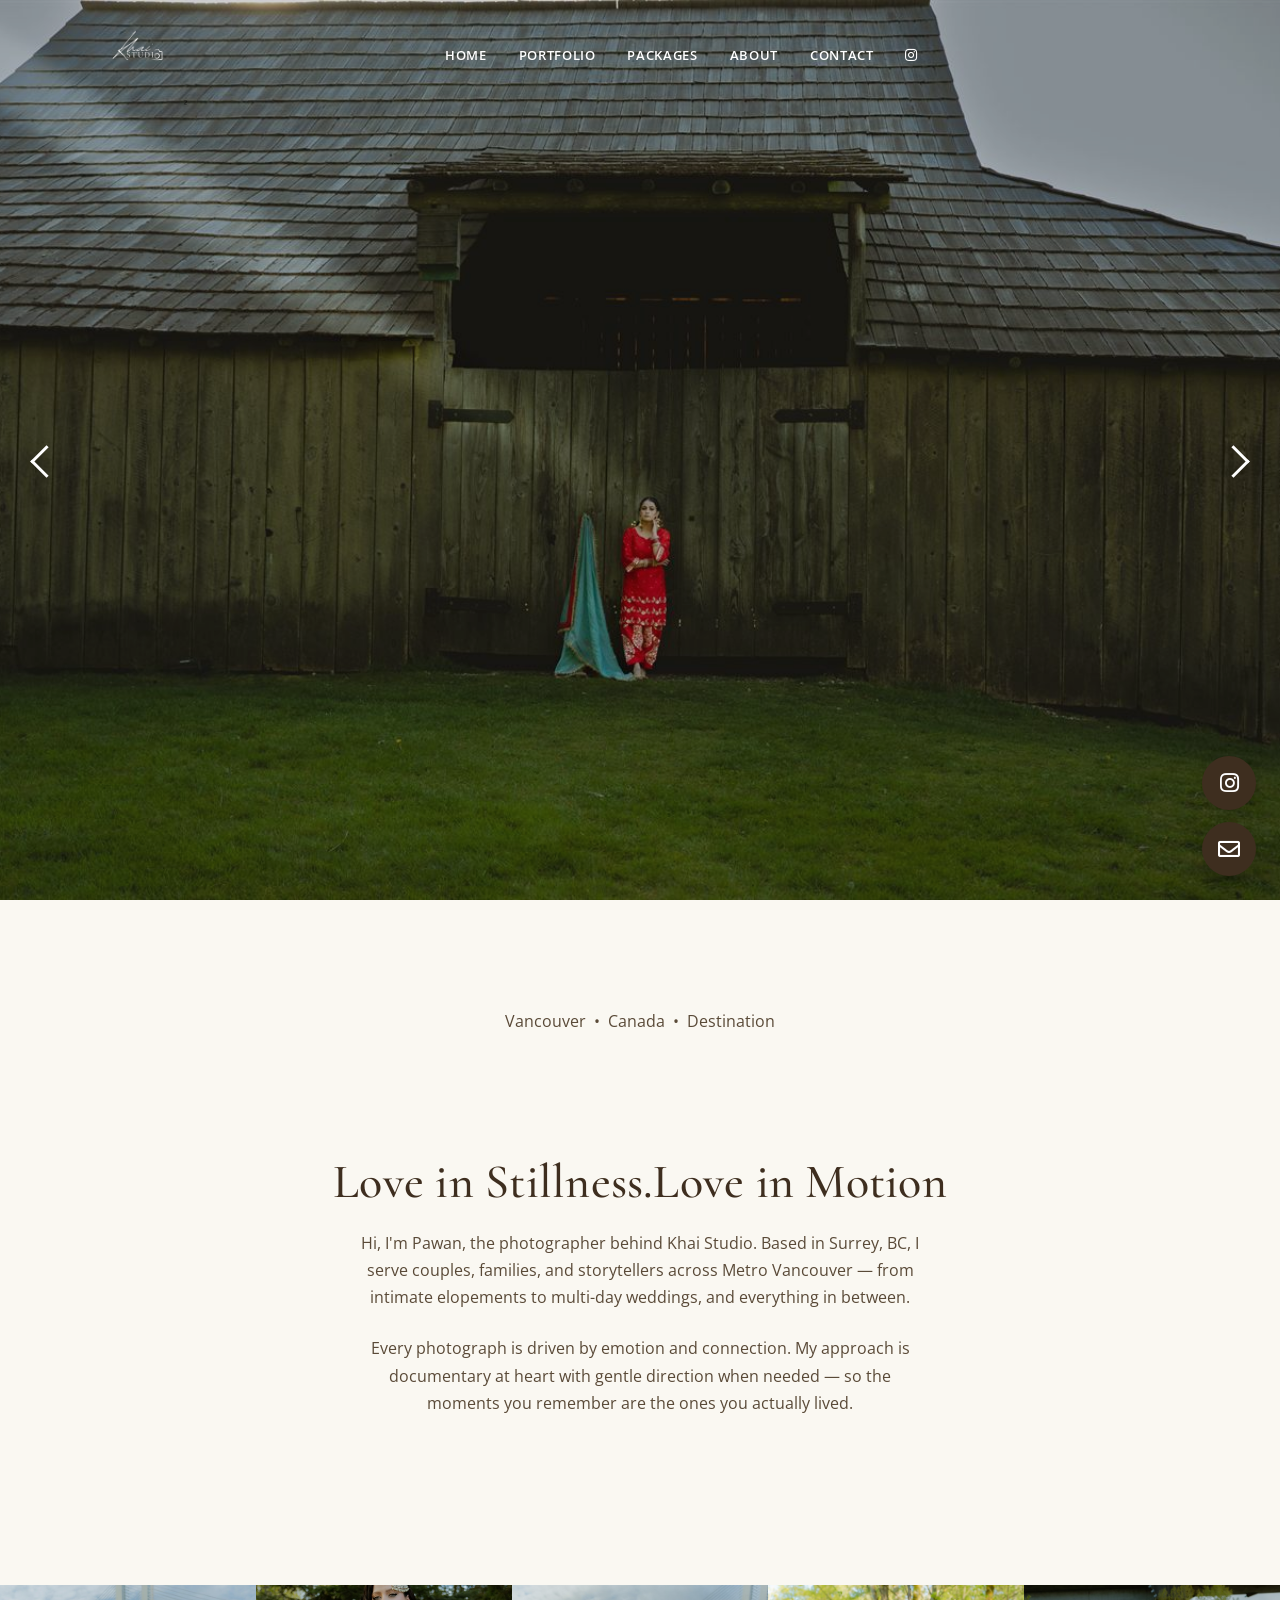
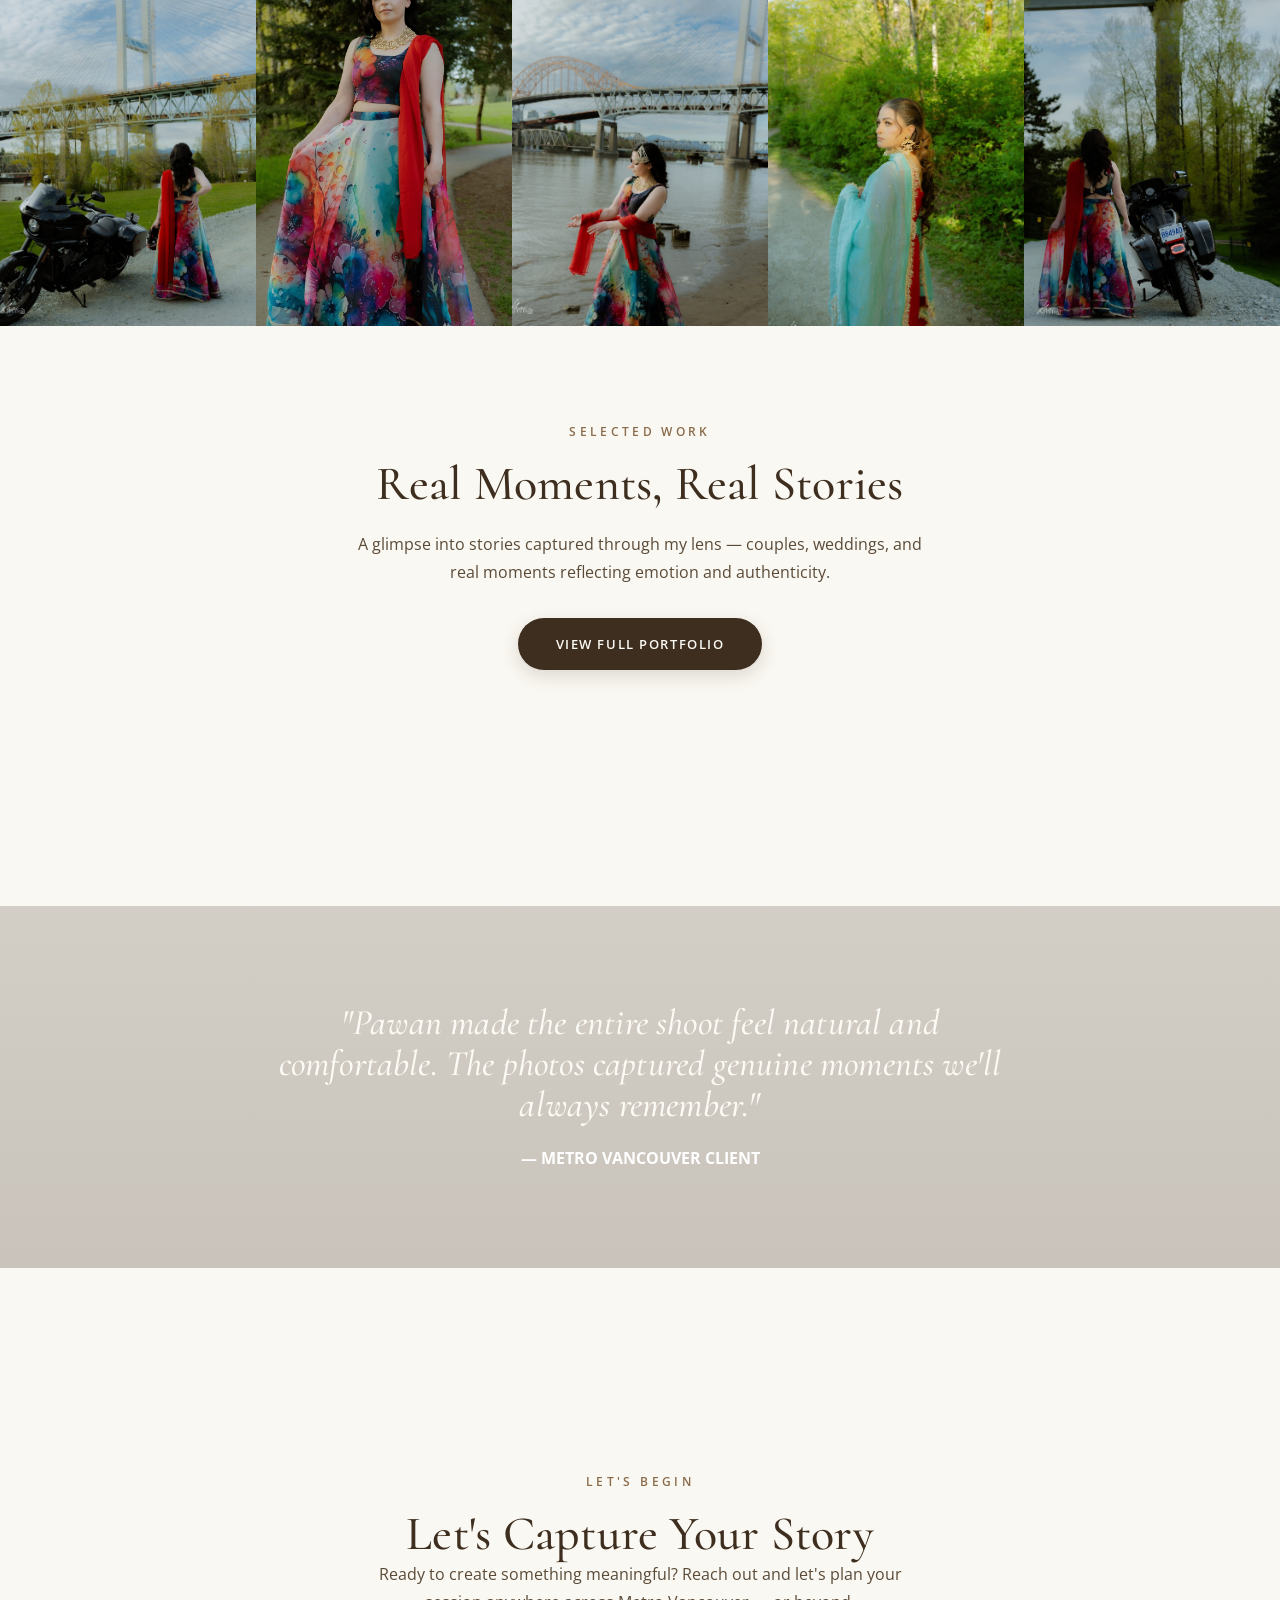
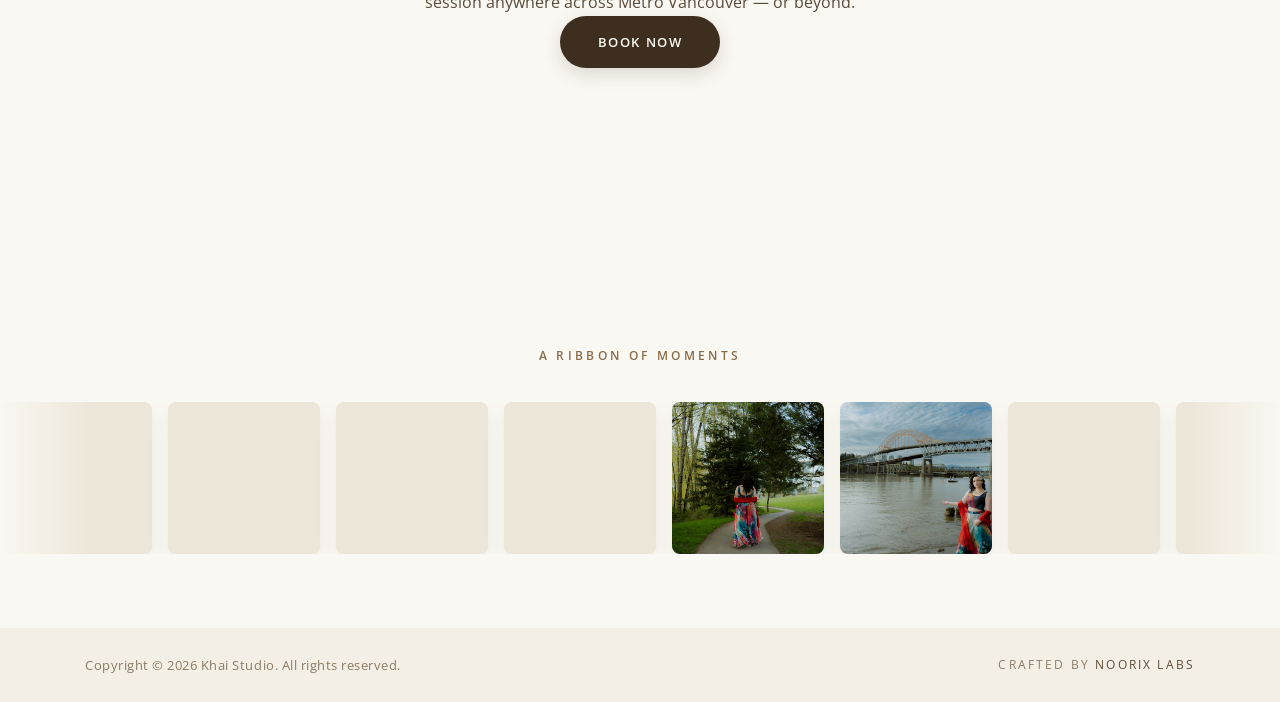
==== commit 9582a15b: "updated favicon icons" ====
--- a/index.html
+++ b/index.html
@@ -5,7 +5,7 @@
 	<meta charset="UTF-8">
 	<meta name="viewport" content="width=device-width, initial-scale=1.0">
 
-	<title>Khai Studio | Surrey &amp; Metro Vancouver Photographer for Couples, Weddings &amp; Elopements</title>
+	<title>Khai Studio </title>
 	<meta name="description" content="Khai Studio — Surrey-based photography studio by Pawan. Couples, weddings, and elopements across Metro Vancouver, captured with intention and storytelling.">
 	<meta name="keywords" content="Surrey photographer, Metro Vancouver photographer, wedding photographer Surrey BC, couples photography Vancouver, elopement photographer BC, Khai Studio">
 	<link rel="canonical" href="https://www.khaistudio.ca/">
@@ -73,10 +73,10 @@
 	<link rel="stylesheet" href="style.css">
 	<link rel="stylesheet" href="theme-v7.css?v=8">
 
-	<link rel="icon" href="images/icons/favicon-32x32.png" sizes="32x32">
-	<link rel="icon" href="images/icons/favicon-192x192.png" sizes="192x192">
-	<link rel="apple-touch-icon-precomposed" href="images/icons/favicon-180x180.png">
-
+	<link rel="apple-touch-icon" sizes="180x180" href="/apple-touch-icon.png">
+<link rel="icon" type="image/png" sizes="32x32" href="/favicon-32x32.png">
+<link rel="icon" type="image/png" sizes="16x16" href="/favicon-16x16.png">
+<link rel="manifest" href="/site.webmanifest">
 	<!-- GA4 — replace G-XXXXXXXXXX with your real ID -->
 	<script async src="https://www.googletagmanager.com/gtag/js?id=G-XXXXXXXXXX"></script>
 	<script>
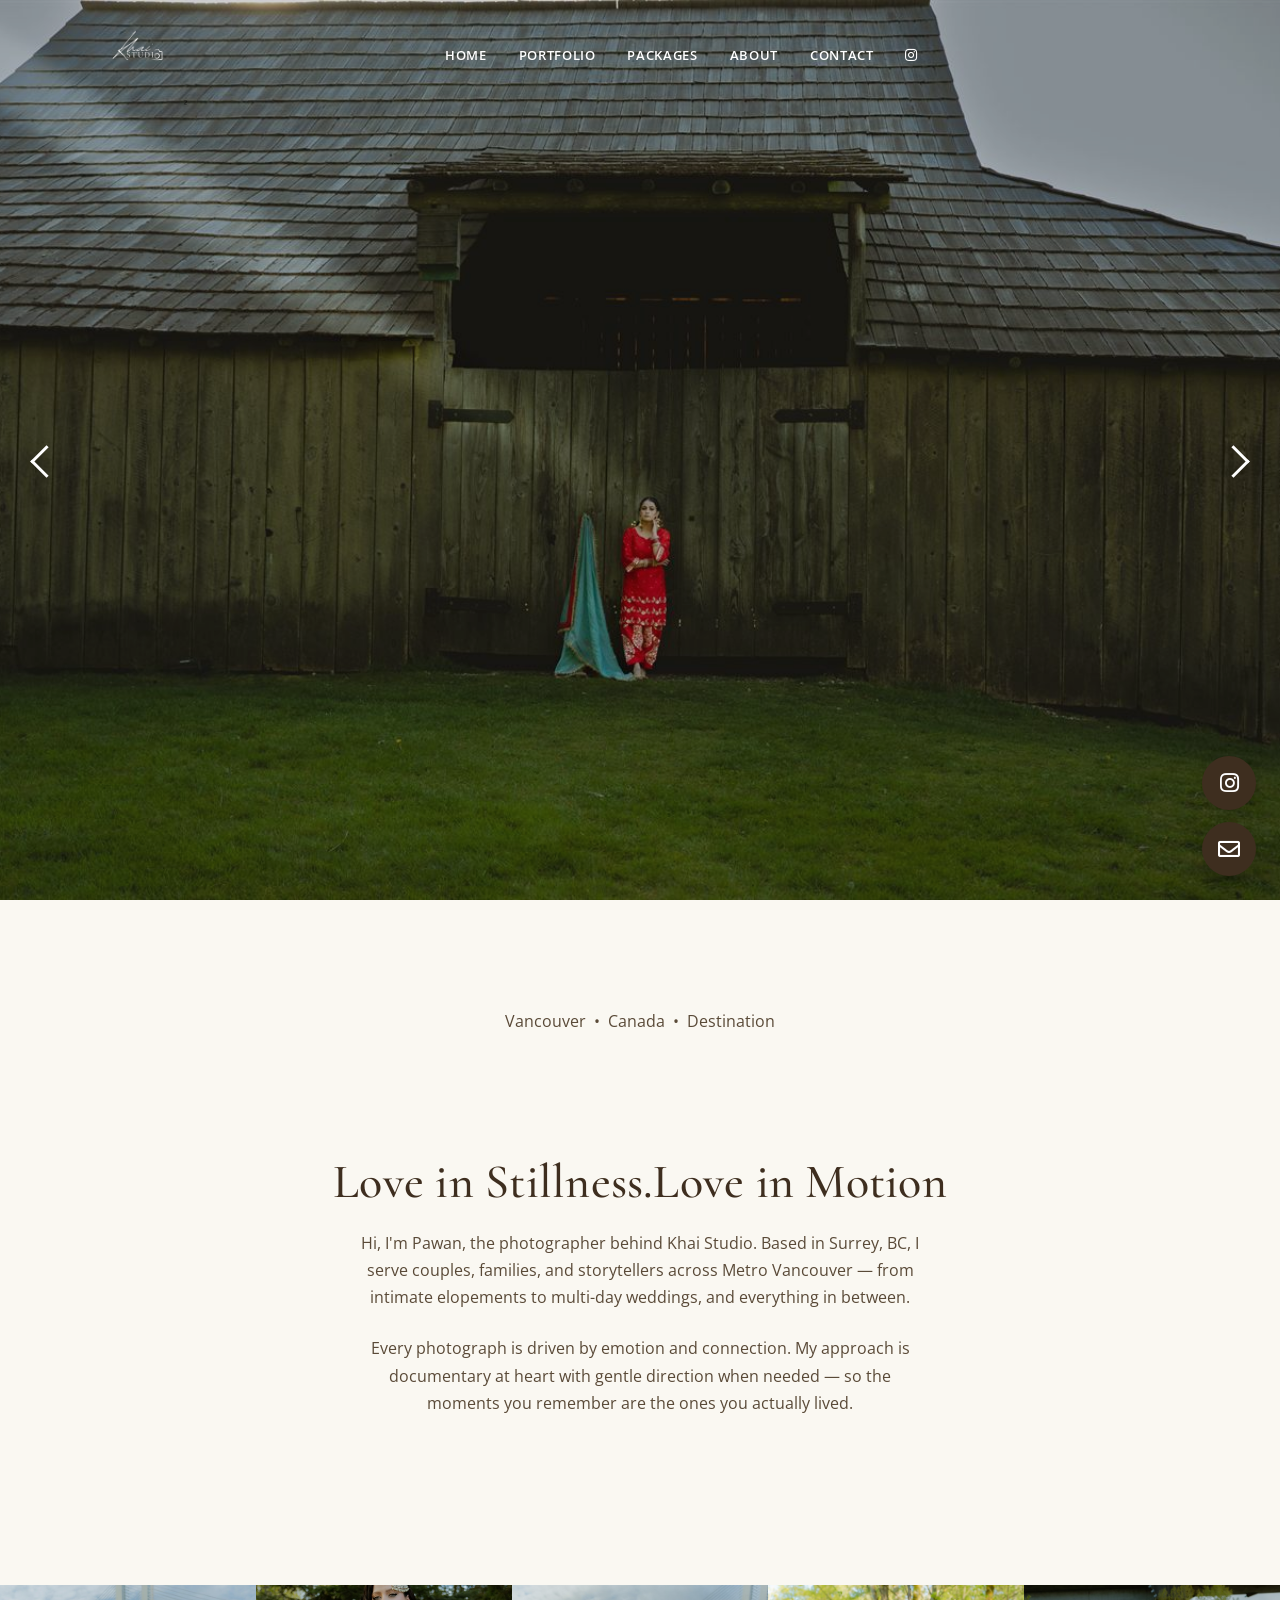
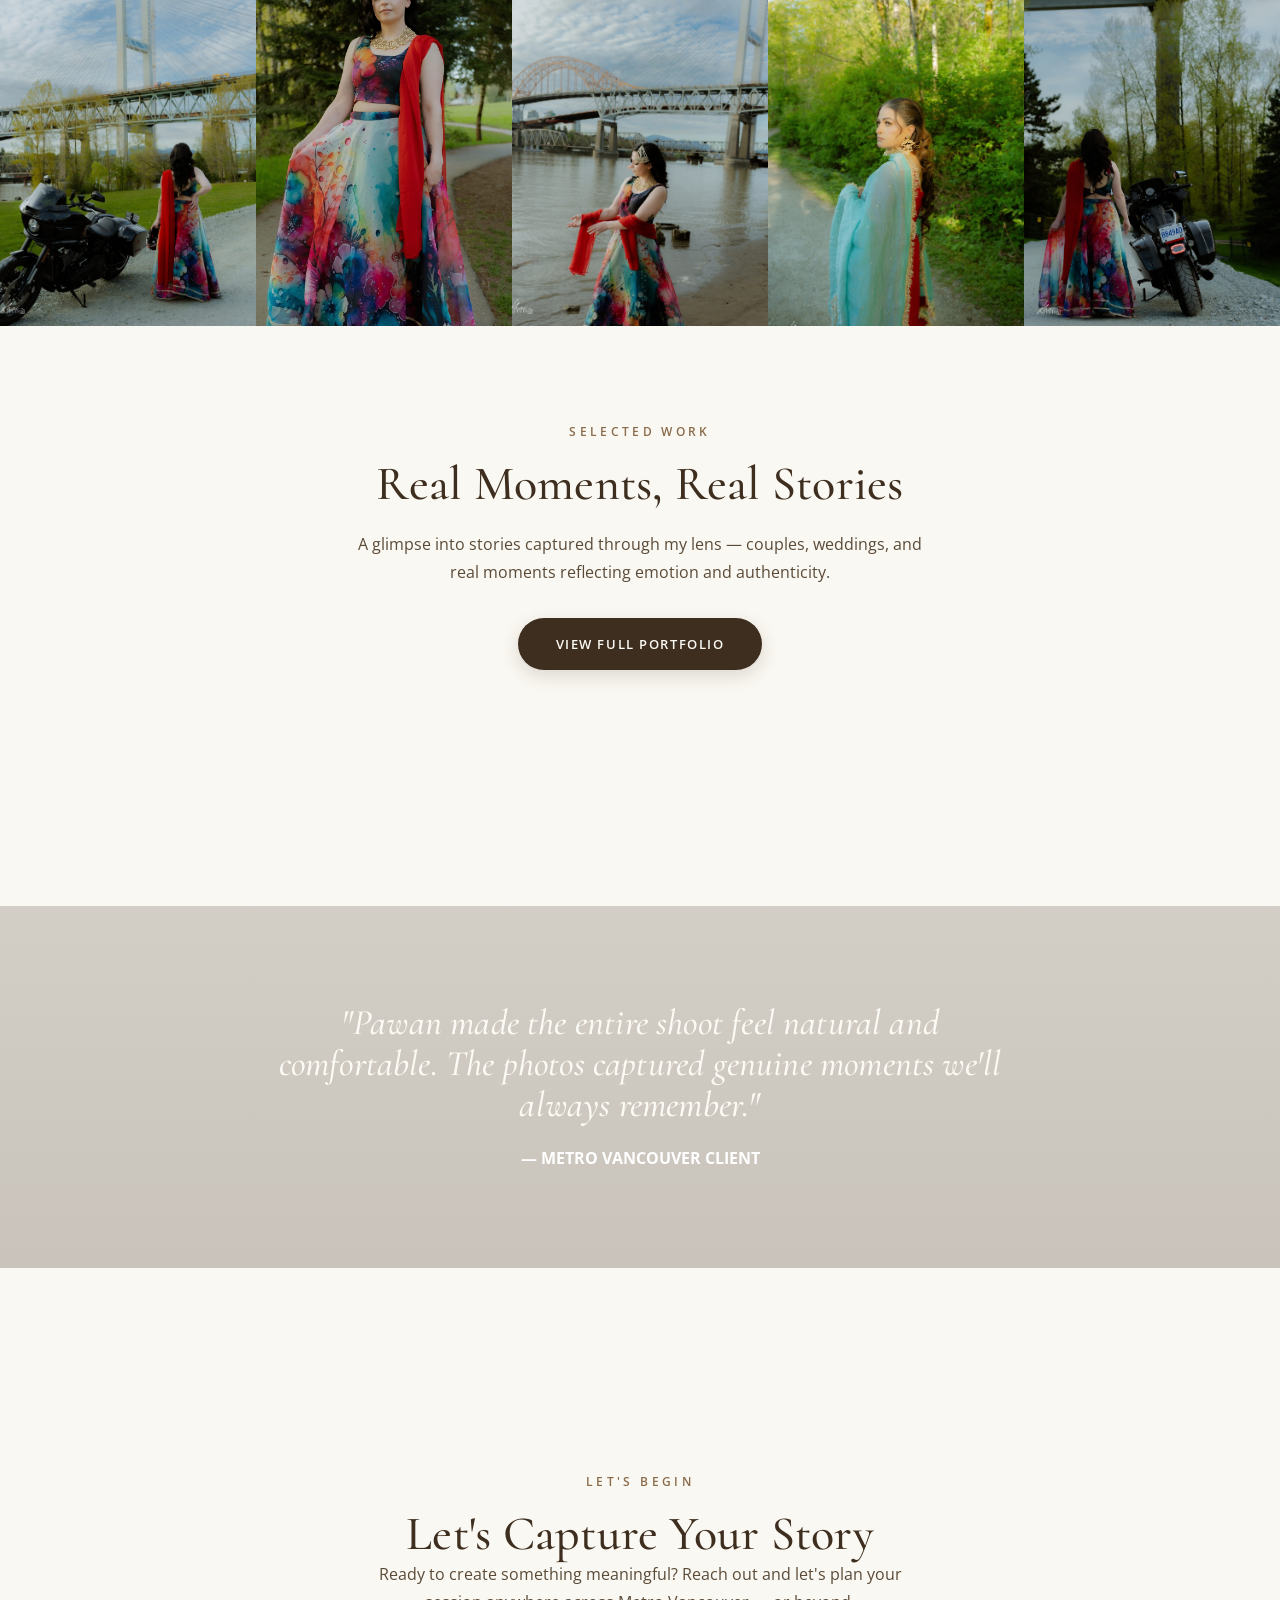
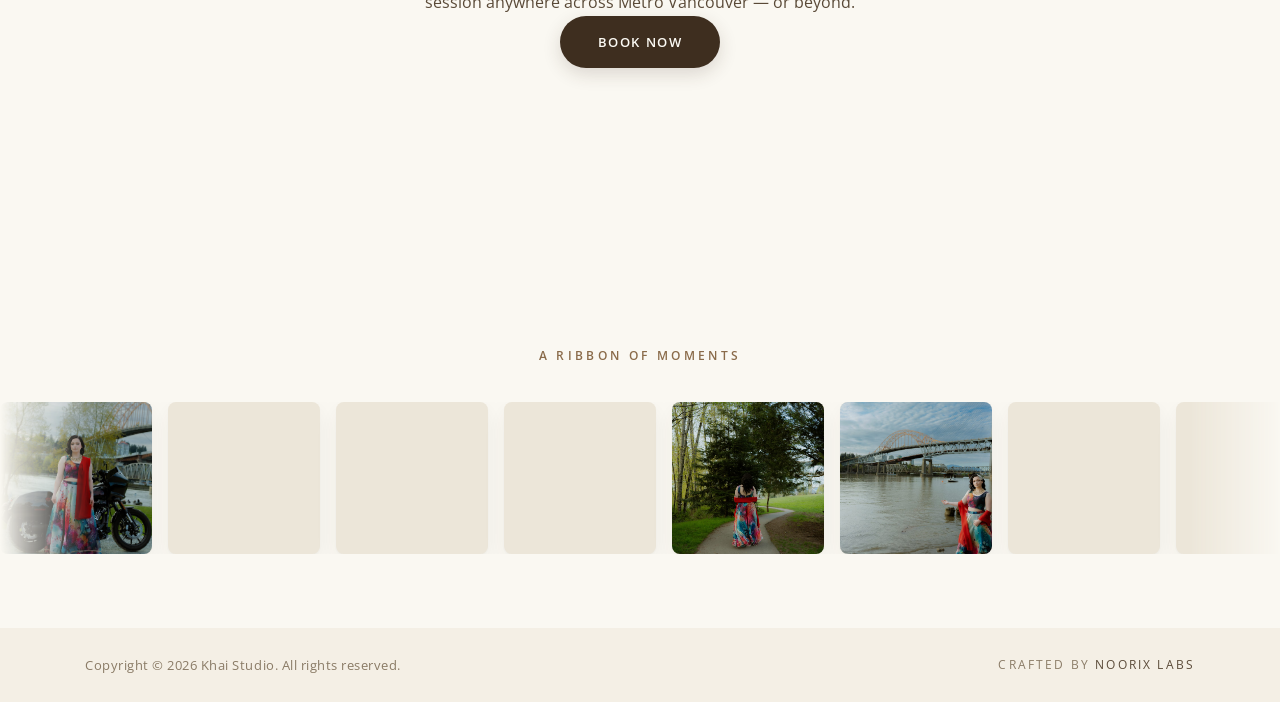
==== commit 9f0bf9fb: "corrected links" ====
--- a/index.html
+++ b/index.html
@@ -73,10 +73,10 @@
 	<link rel="stylesheet" href="style.css">
 	<link rel="stylesheet" href="theme-v7.css?v=8">
 
-	<link rel="apple-touch-icon" sizes="180x180" href="/apple-touch-icon.png">
-<link rel="icon" type="image/png" sizes="32x32" href="/favicon-32x32.png">
-<link rel="icon" type="image/png" sizes="16x16" href="/favicon-16x16.png">
-<link rel="manifest" href="/site.webmanifest">
+	<link rel="apple-touch-icon" sizes="180x180" href="images/icons/apple-touch-icon.png">
+<link rel="icon" type="image/png" sizes="32x32" href="images/icons/favicon-32x32.png">
+<link rel="icon" type="image/png" sizes="16x16" href="images/icons/favicon-16x16.png">
+<link rel="manifest" href="images/icons/site.webmanifest">
 	<!-- GA4 — replace G-XXXXXXXXXX with your real ID -->
 	<script async src="https://www.googletagmanager.com/gtag/js?id=G-XXXXXXXXXX"></script>
 	<script>
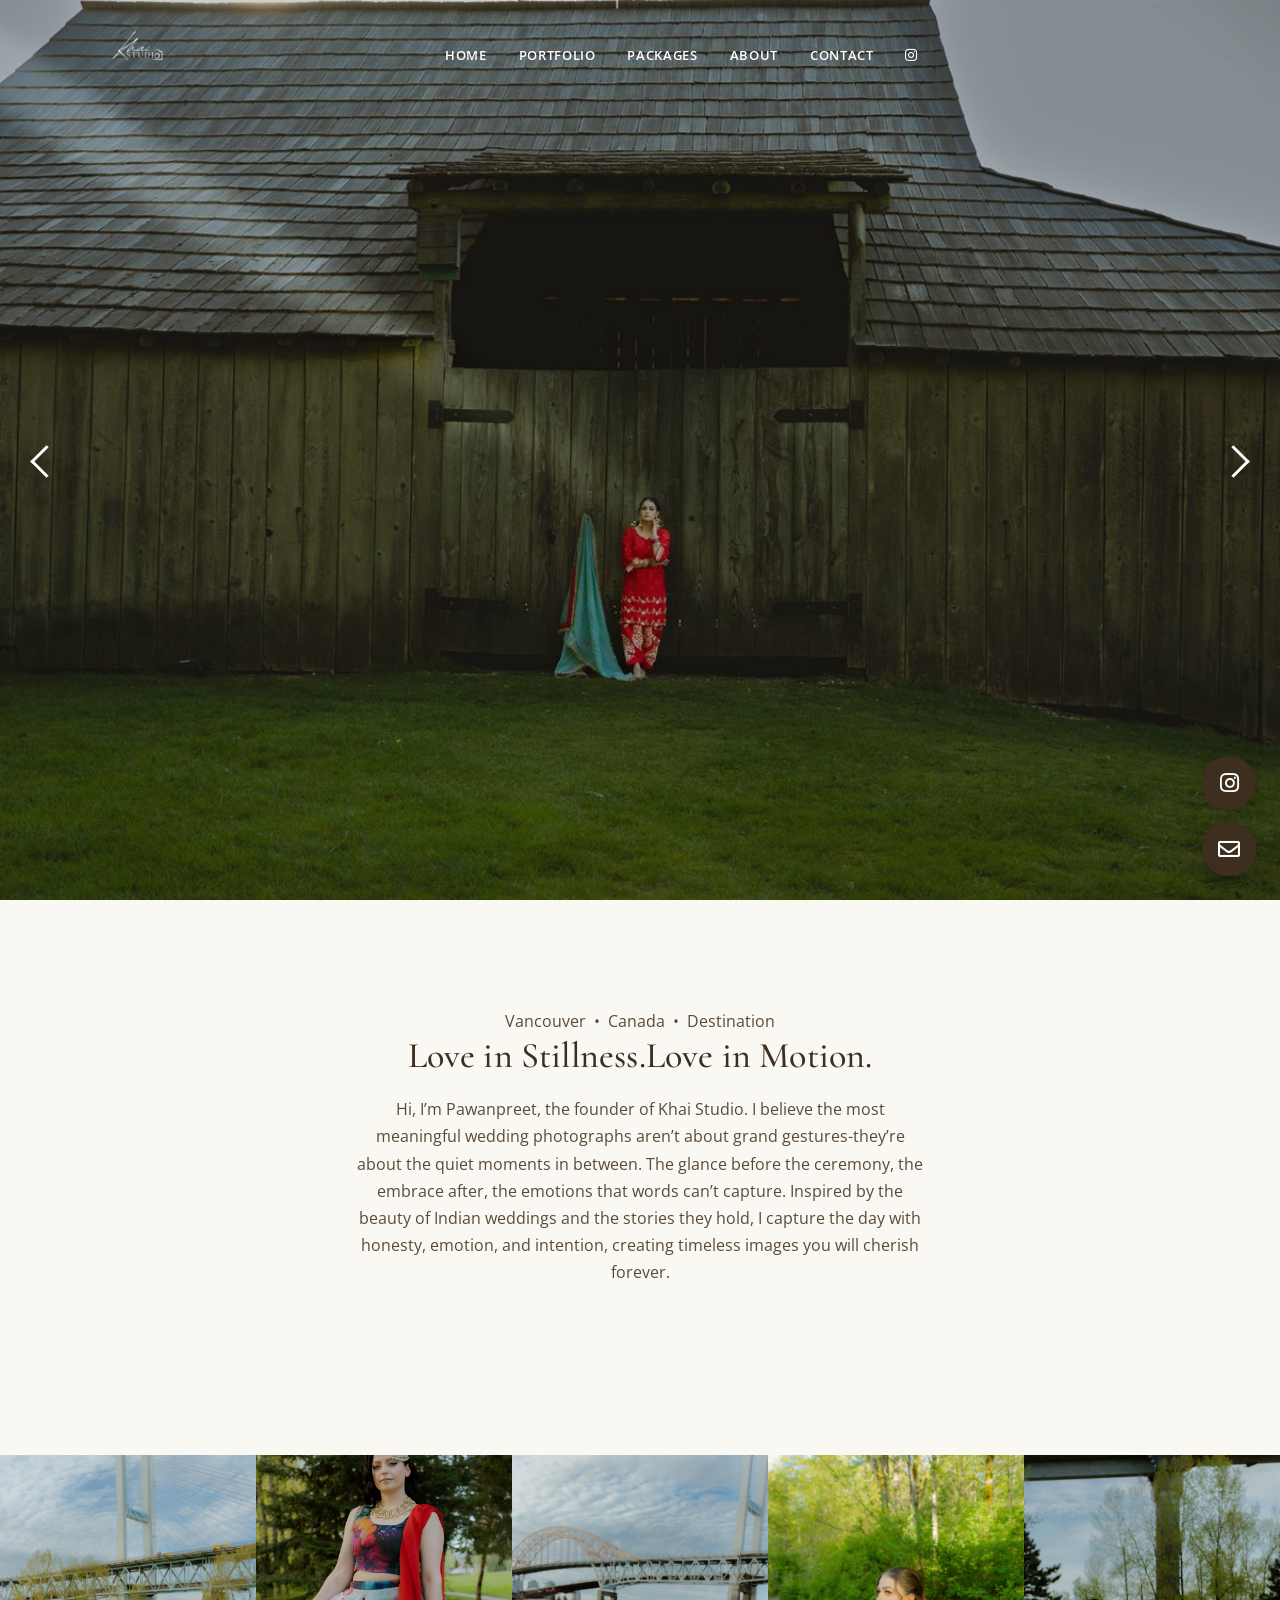
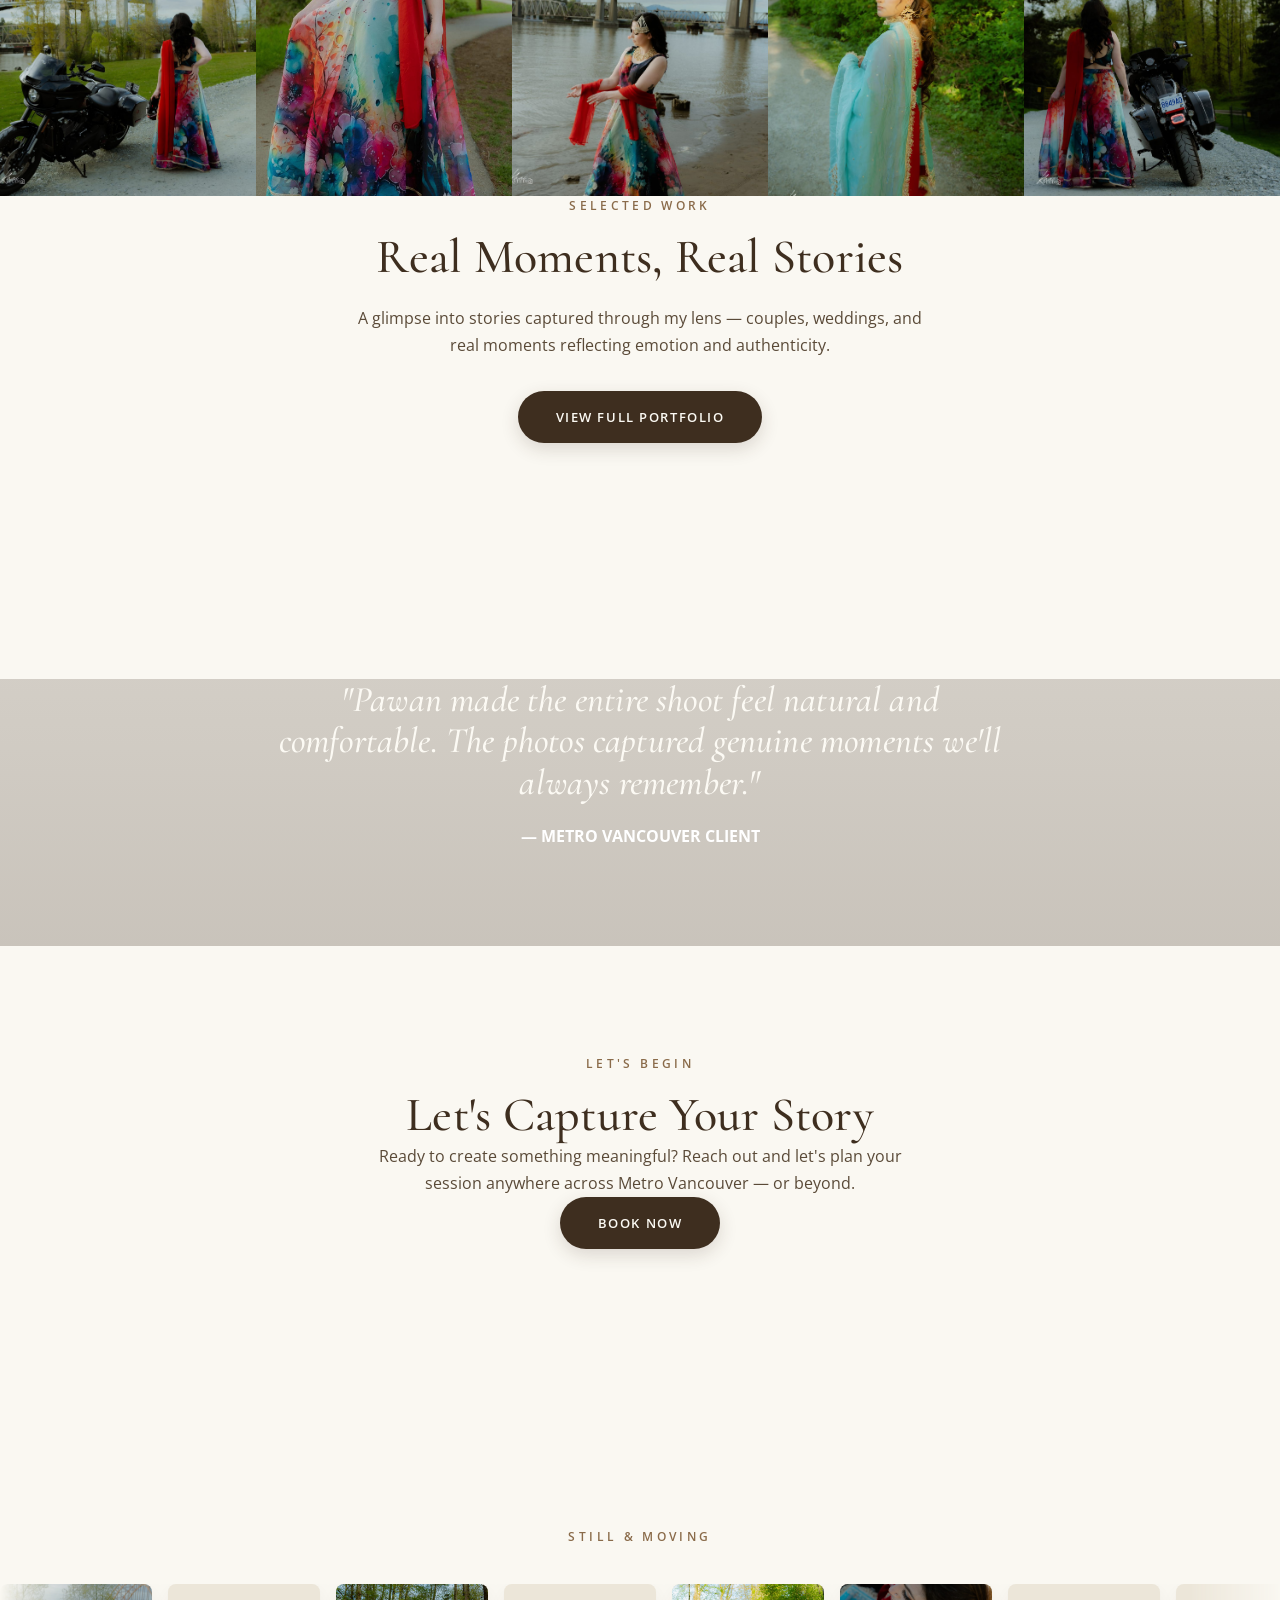
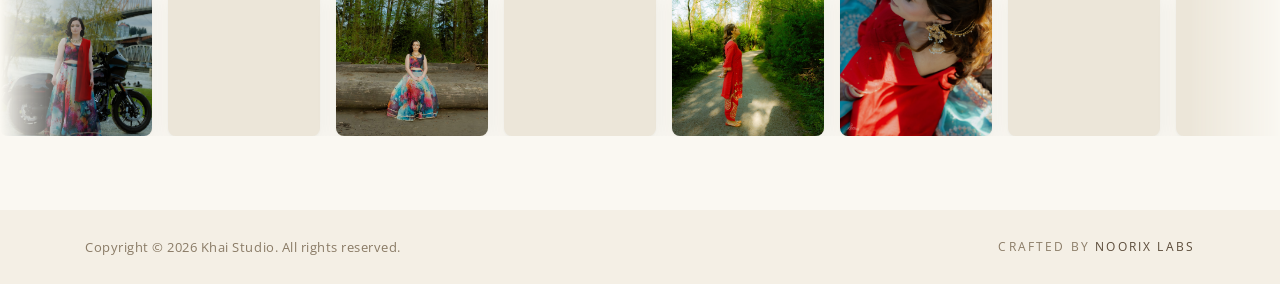
==== commit 62a5ff4a: "updates" ====
--- a/index.html
+++ b/index.html
@@ -6,8 +6,10 @@
 	<meta name="viewport" content="width=device-width, initial-scale=1.0">
 
 	<title>Khai Studio </title>
-	<meta name="description" content="Khai Studio — Surrey-based photography studio by Pawan. Couples, weddings, and elopements across Metro Vancouver, captured with intention and storytelling.">
-	<meta name="keywords" content="Surrey photographer, Metro Vancouver photographer, wedding photographer Surrey BC, couples photography Vancouver, elopement photographer BC, Khai Studio">
+	<meta name="description"
+		content="Khai Studio — Surrey-based photography studio by Pawan. Couples, weddings, and elopements across Metro Vancouver, captured with intention and storytelling.">
+	<meta name="keywords"
+		content="Surrey photographer, Metro Vancouver photographer, wedding photographer Surrey BC, couples photography Vancouver, elopement photographer BC, Khai Studio">
 	<link rel="canonical" href="https://www.khaistudio.ca/">
 
 	<meta name="geo.region" content="CA-BC">
@@ -18,14 +20,16 @@
 	<meta property="og:type" content="website">
 	<meta property="og:url" content="https://www.khaistudio.ca/">
 	<meta property="og:title" content="Khai Studio | Surrey &amp; Metro Vancouver Photographer">
-	<meta property="og:description" content="Couples, weddings, and elopements across Metro Vancouver — captured with intention. Book your session with Khai Studio.">
+	<meta property="og:description"
+		content="Couples, weddings, and elopements across Metro Vancouver — captured with intention. Book your session with Khai Studio.">
 	<meta property="og:image" content="https://www.khaistudio.ca/images/og-khaistudio.jpg">
 	<meta property="og:locale" content="en_CA">
 	<meta property="og:site_name" content="Khai Studio">
 
 	<meta name="twitter:card" content="summary_large_image">
 	<meta name="twitter:title" content="Khai Studio | Surrey &amp; Metro Vancouver Photographer">
-	<meta name="twitter:description" content="Couples, weddings, and elopements across Metro Vancouver — captured with intention.">
+	<meta name="twitter:description"
+		content="Couples, weddings, and elopements across Metro Vancouver — captured with intention.">
 	<meta name="twitter:image" content="https://www.khaistudio.ca/images/og-khaistudio.jpg">
 
 	<script type="application/ld+json">
@@ -65,7 +69,9 @@
 
 	<link rel="preconnect" href="https://fonts.googleapis.com/">
 	<link rel="preconnect" href="https://fonts.gstatic.com/" crossorigin>
-	<link href="https://fonts.googleapis.com/css2?family=Cormorant:ital,wght@0,400;0,500;0,600;0,700;1,400;1,700&family=Open+Sans:ital,wght@0,400;0,600;0,700&display=swap" rel="stylesheet">
+	<link
+		href="https://fonts.googleapis.com/css2?family=Cormorant:ital,wght@0,400;0,500;0,600;0,700;1,400;1,700&family=Open+Sans:ital,wght@0,400;0,600;0,700&display=swap"
+		rel="stylesheet">
 
 	<link rel="stylesheet" href="css/bootstrap/css/bootstrap.css">
 	<link rel="stylesheet" href="css/fontawesome/css/all.css">
@@ -74,14 +80,14 @@
 	<link rel="stylesheet" href="theme-v7.css?v=8">
 
 	<link rel="apple-touch-icon" sizes="180x180" href="images/icons/apple-touch-icon.png">
-<link rel="icon" type="image/png" sizes="32x32" href="images/icons/favicon-32x32.png">
-<link rel="icon" type="image/png" sizes="16x16" href="images/icons/favicon-16x16.png">
-<link rel="manifest" href="images/icons/site.webmanifest">
+	<link rel="icon" type="image/png" sizes="32x32" href="images/icons/favicon-32x32.png">
+	<link rel="icon" type="image/png" sizes="16x16" href="images/icons/favicon-16x16.png">
+	<link rel="manifest" href="images/icons/site.webmanifest">
 	<!-- GA4 — replace G-XXXXXXXXXX with your real ID -->
 	<script async src="https://www.googletagmanager.com/gtag/js?id=G-XXXXXXXXXX"></script>
 	<script>
 		window.dataLayer = window.dataLayer || [];
-		function gtag(){dataLayer.push(arguments);}
+		function gtag() { dataLayer.push(arguments); }
 		gtag('js', new Date());
 		gtag('config', 'G-XXXXXXXXXX');
 	</script>
@@ -99,66 +105,82 @@
 			<div class="slider-post slider-item-box-bkg">
 				<div class="slider-img" style="background-image:url('images/home/slider-001-landscape.jpg');"></div>
 				<div class="container slider-caption">
-					
+
 				</div>
 			</div>
 
 			<div class="slider-post slider-item-box-bkg">
 				<div class="slider-img" style="background-image:url('images/home/slider-002-landscape.jpg');"></div>
 				<div class="container slider-caption">
-					
+
 				</div>
 			</div>
 
 			<div class="slider-post slider-item-box-bkg">
 				<div class="slider-img" style="background-image:url('images/home/slider-003-landscape.jpg');"></div>
 				<div class="container slider-caption">
-					
+
 				</div>
 			</div>
 
 		</div>
+		
+
 	</div>
 
-	<p class="alignc margin-t16">
+	
+
+	<!-- ══════════ INTRO ══════════ -->
+	<div class="page-holder custom-page-template page-full fullscreen-page home-page-content clearfix">
+
+		<section class="section-holder margin-b72 alignc">
+			<div class="container">
+				<p class="alignc margin-t32">
 		Vancouver &nbsp;&bull;&nbsp; Canada &nbsp;&bull;&nbsp; Destination
 	</p>
-
-	<!-- ══════════ INTRO ══════════ -->
-	<div class="page-holder custom-page-template page-full fullscreen-page home-page-content clearfix">
-
-		<section class="section-holder margin-b72 alignc">
-			<div class="container">
 				<div class="row">
 					<div class="col-lg-8 offset-lg-2">
-						
-						<h2 class="section-title margin-b32">
-							 Love in Stillness.Love in Motion
-						</h2>
+
+						<h3 class="section-title margin-b32">
+							Love in Stillness.Love in Motion.
+						</h3>
 						<p>
-							Hi, I'm Pawan, the photographer behind Khai Studio. Based in Surrey, BC,
-							I serve couples, families, and storytellers across Metro Vancouver — from intimate
-							elopements to multi-day weddings, and everything in between.
+							Hi, I’m Pawanpreet, the founder of Khai Studio. I believe the most meaningful wedding
+							photographs aren’t about grand gestures-they’re about the quiet moments in between. The
+							glance before the ceremony, the embrace after, the emotions that words can’t capture.
+							Inspired by the beauty of Indian weddings and the stories they hold, I capture the day with
+							honesty, emotion, and intention, creating timeless images you will cherish forever.
 						</p>
-						<p>
+						<!-- <p>
 							Every photograph is driven by emotion and connection. My approach is documentary at heart
-							with gentle direction when needed — so the moments you remember are the ones you actually lived.
-						</p>
+							with gentle direction when needed — so the moments you remember are the ones you actually
+							lived.
+						</p> -->
 					</div>
 				</div>
 			</div>
 		</section>
-</div>
+	</div>
 
 	<!-- ══════════ HOW I WORK — frosted glass on photo backdrop ══════════ -->
 
 	<!-- ══════════ PREMIUM IMAGE STRIP (section separator) ══════════ -->
 	<section class="image-strip" aria-label="A glimpse of recent work">
-		<a class="image-strip__item" href="gallery.html"><img loading="lazy" decoding="async" src="images/albums/gal-2/khai-004-portrait.jpg" alt="Couples photography — Khai Studio"><span class="image-strip__cap">Couples</span></a>
-		<a class="image-strip__item" href="gallery.html"><img loading="lazy" decoding="async" src="images/albums/gal-2/khai-013-tall.jpg" alt="Wedding photography — Khai Studio"><span class="image-strip__cap">Weddings</span></a>
-		<a class="image-strip__item" href="gallery.html"><img loading="lazy" decoding="async" src="images/albums/gal-2/khai-020-portrait.jpg" alt="Elopement photography — Khai Studio"><span class="image-strip__cap">Elopements</span></a>
-		<a class="image-strip__item" href="gallery.html"><img loading="lazy" decoding="async" src="images/albums/gal-2/khai-032-tall.jpg" alt="Metro Vancouver photography — Khai Studio"><span class="image-strip__cap">Metro Vancouver</span></a>
-		<a class="image-strip__item" href="gallery.html"><img loading="lazy" decoding="async" src="images/albums/gal-2/khai-045-portrait.jpg" alt="Destination photography — Khai Studio"><span class="image-strip__cap">Destination</span></a>
+		<a class="image-strip__item" href="gallery.html"><img loading="lazy" decoding="async"
+				src="images/albums/gal-2/khai-004-portrait.jpg" alt="Couples photography — Khai Studio"><span
+				class="image-strip__cap">Couples</span></a>
+		<a class="image-strip__item" href="gallery.html"><img loading="lazy" decoding="async"
+				src="images/albums/gal-2/khai-013-tall.jpg" alt="Wedding photography — Khai Studio"><span
+				class="image-strip__cap">Weddings</span></a>
+		<a class="image-strip__item" href="gallery.html"><img loading="lazy" decoding="async"
+				src="images/albums/gal-2/khai-020-portrait.jpg" alt="Elopement photography — Khai Studio"><span
+				class="image-strip__cap">Elopements</span></a>
+		<a class="image-strip__item" href="gallery.html"><img loading="lazy" decoding="async"
+				src="images/albums/gal-2/khai-032-tall.jpg" alt="Metro Vancouver photography — Khai Studio"><span
+				class="image-strip__cap">Metro Vancouver</span></a>
+		<a class="image-strip__item" href="gallery.html"><img loading="lazy" decoding="async"
+				src="images/albums/gal-2/khai-045-portrait.jpg" alt="Destination photography — Khai Studio"><span
+				class="image-strip__cap">Destination</span></a>
 	</section>
 
 	<!-- ══════════ FEATURED WORK CTA ══════════ -->
@@ -183,7 +205,8 @@
 				<div class="row">
 					<div class="col-lg-8 offset-lg-2">
 						<h3 class="section-title testimonial-text margin-b32">
-							"Pawan made the entire shoot feel natural and comfortable. The photos captured genuine moments we'll always remember."
+							"Pawan made the entire shoot feel natural and comfortable. The photos captured genuine
+							moments we'll always remember."
 						</h3>
 						<div class="testimonial-name white">— Metro Vancouver Client</div>
 					</div>
--- a/theme-v7.css
+++ b/theme-v7.css
@@ -47,7 +47,7 @@
 .eyebrow-on-dark{color:#F3ECDF;opacity:.92;}
 
 /* generous, consistent section rhythm */
-.section-holder{padding-top:96px;padding-bottom:96px;}
+.section-holder{padding-top:initial;padding-bottom:96px;}
 .section-title{margin-bottom:20px;}
 .page-holder p{max-width:64ch;}
 .alignc .page-holder p,.section-holder.alignc p{margin-left:auto;margin-right:auto;}
